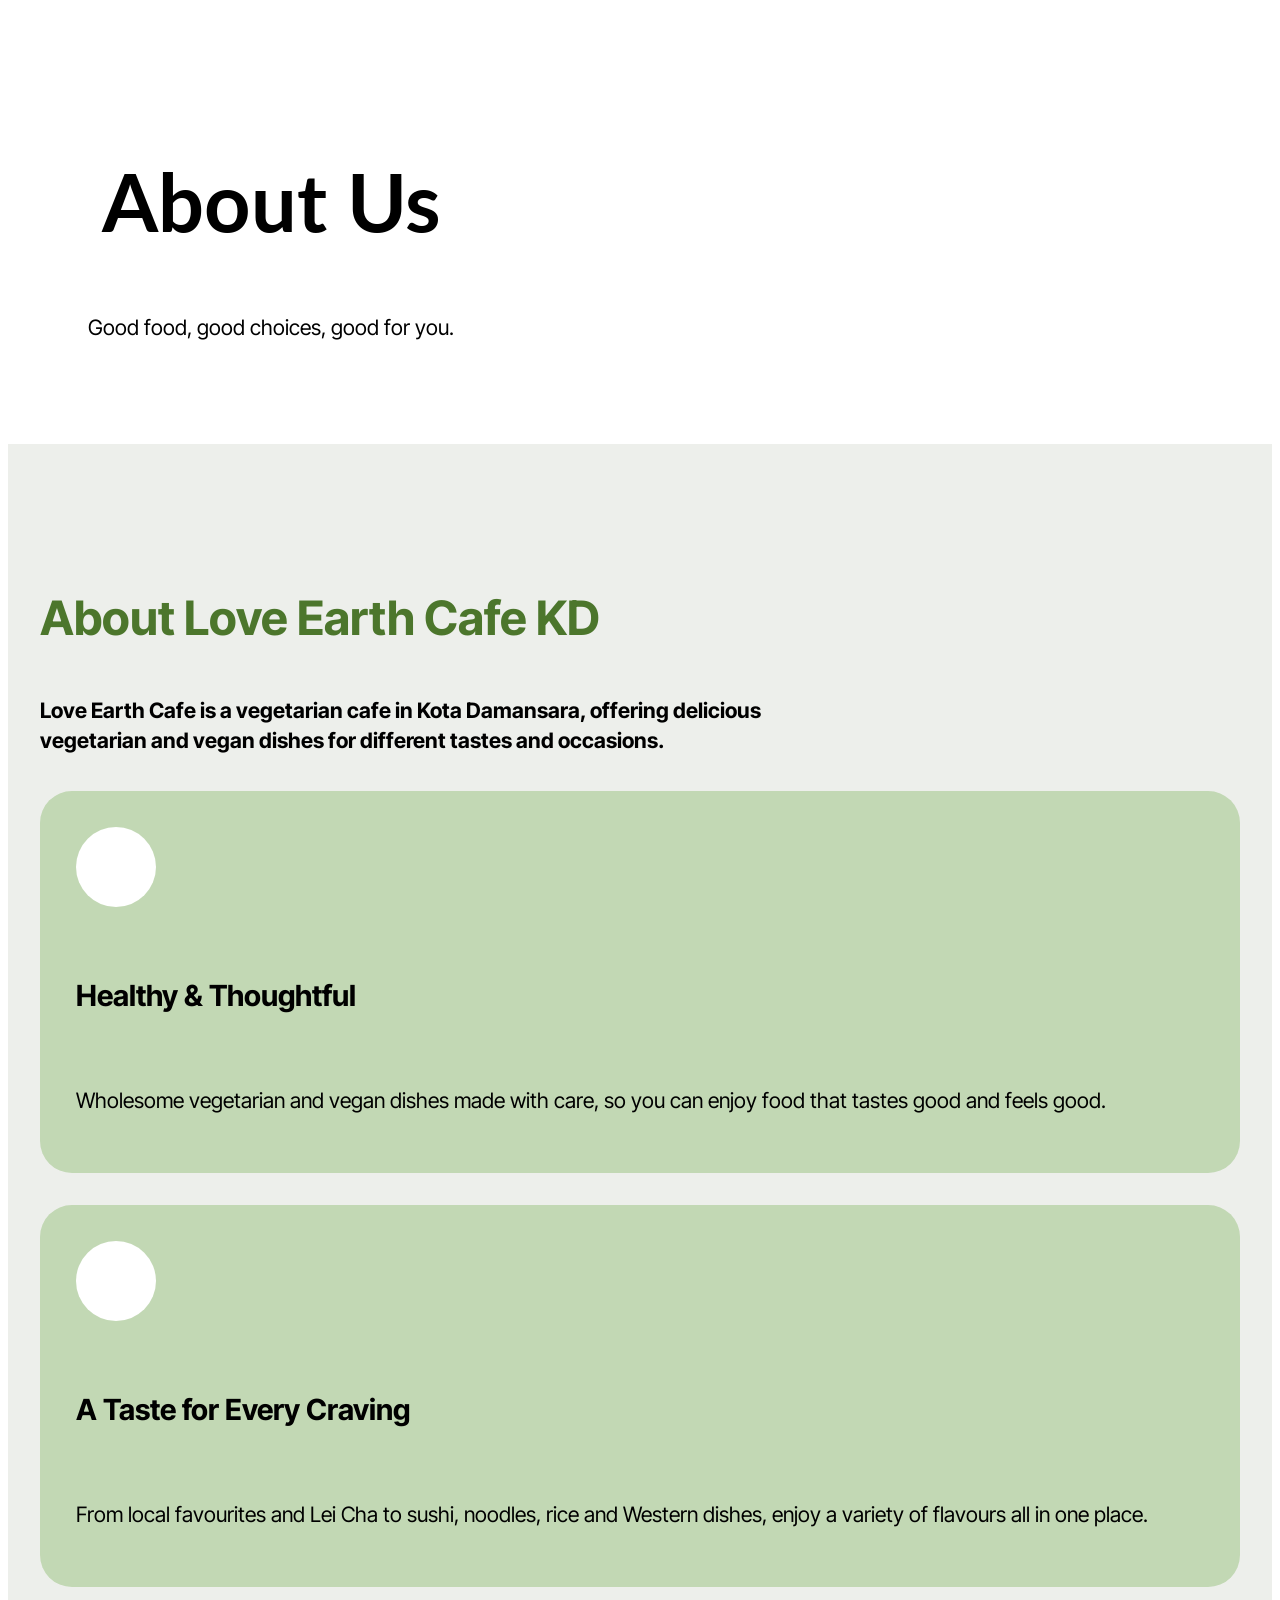
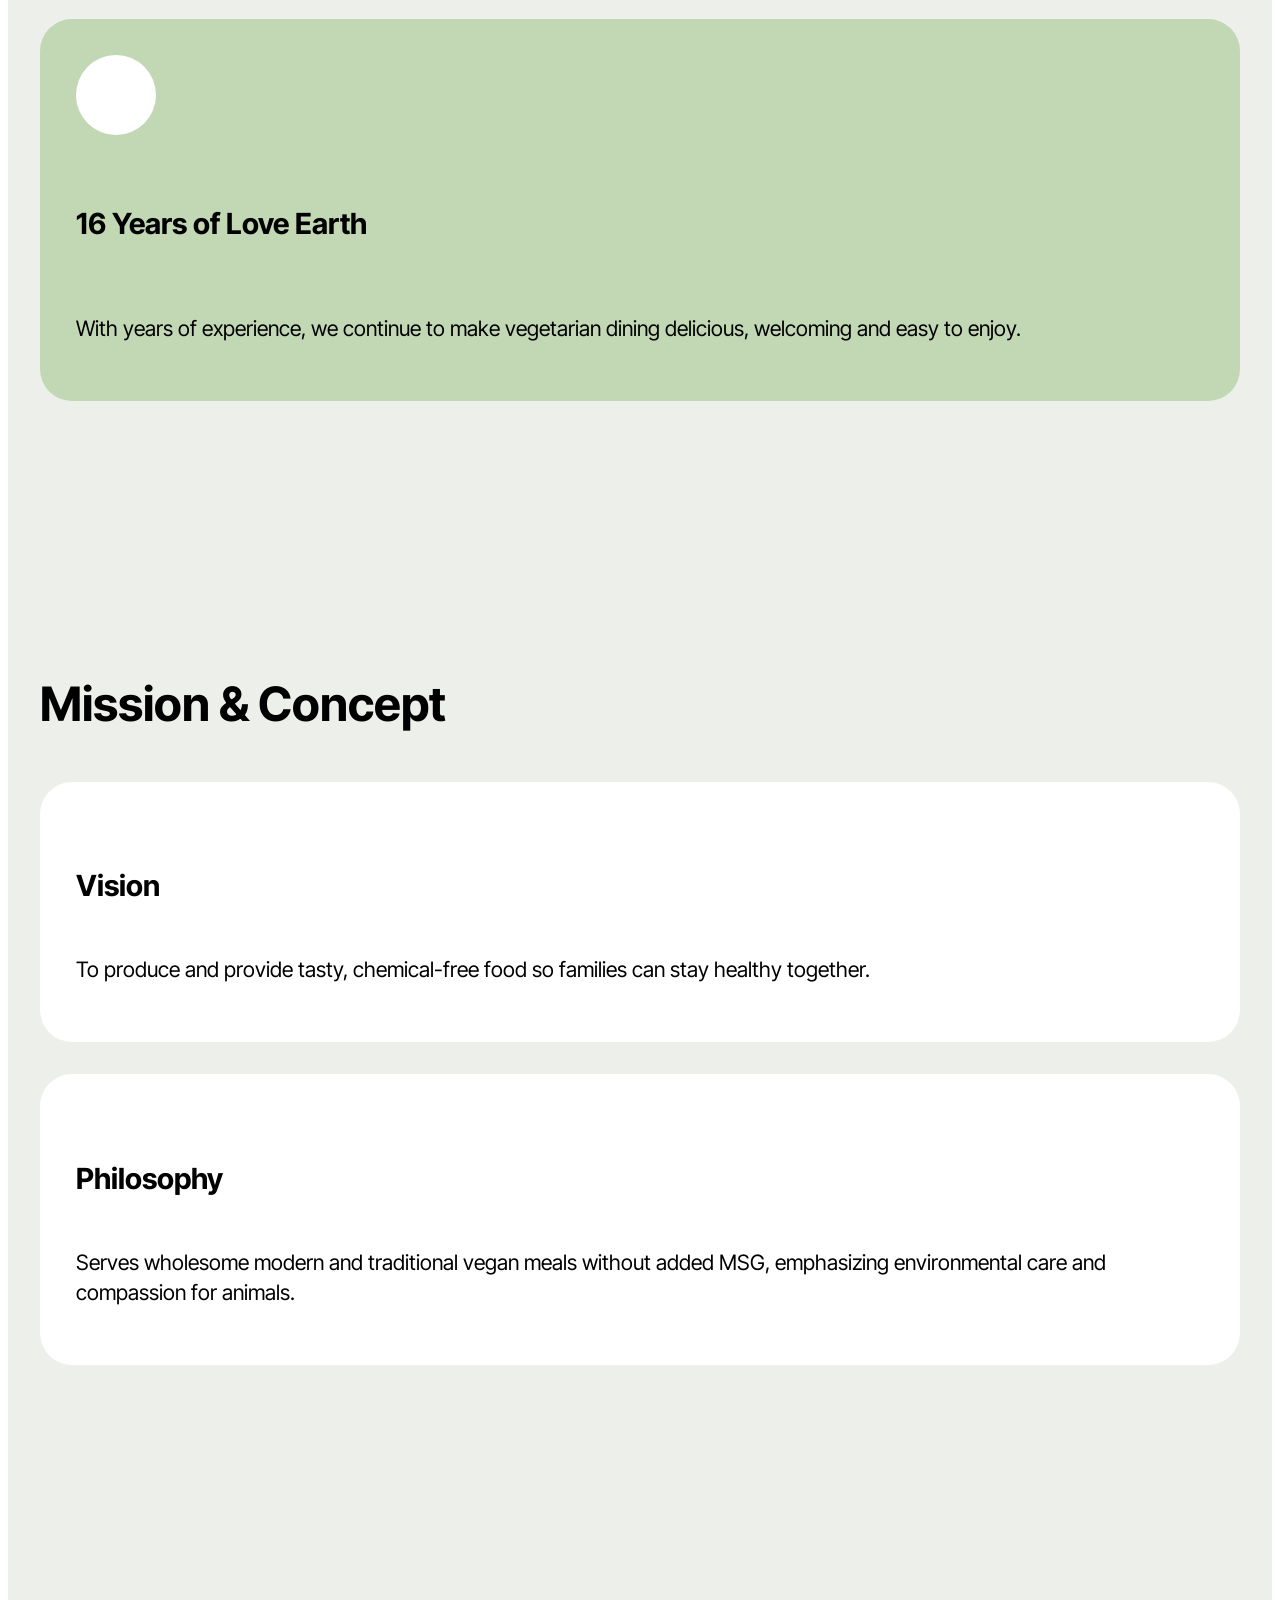
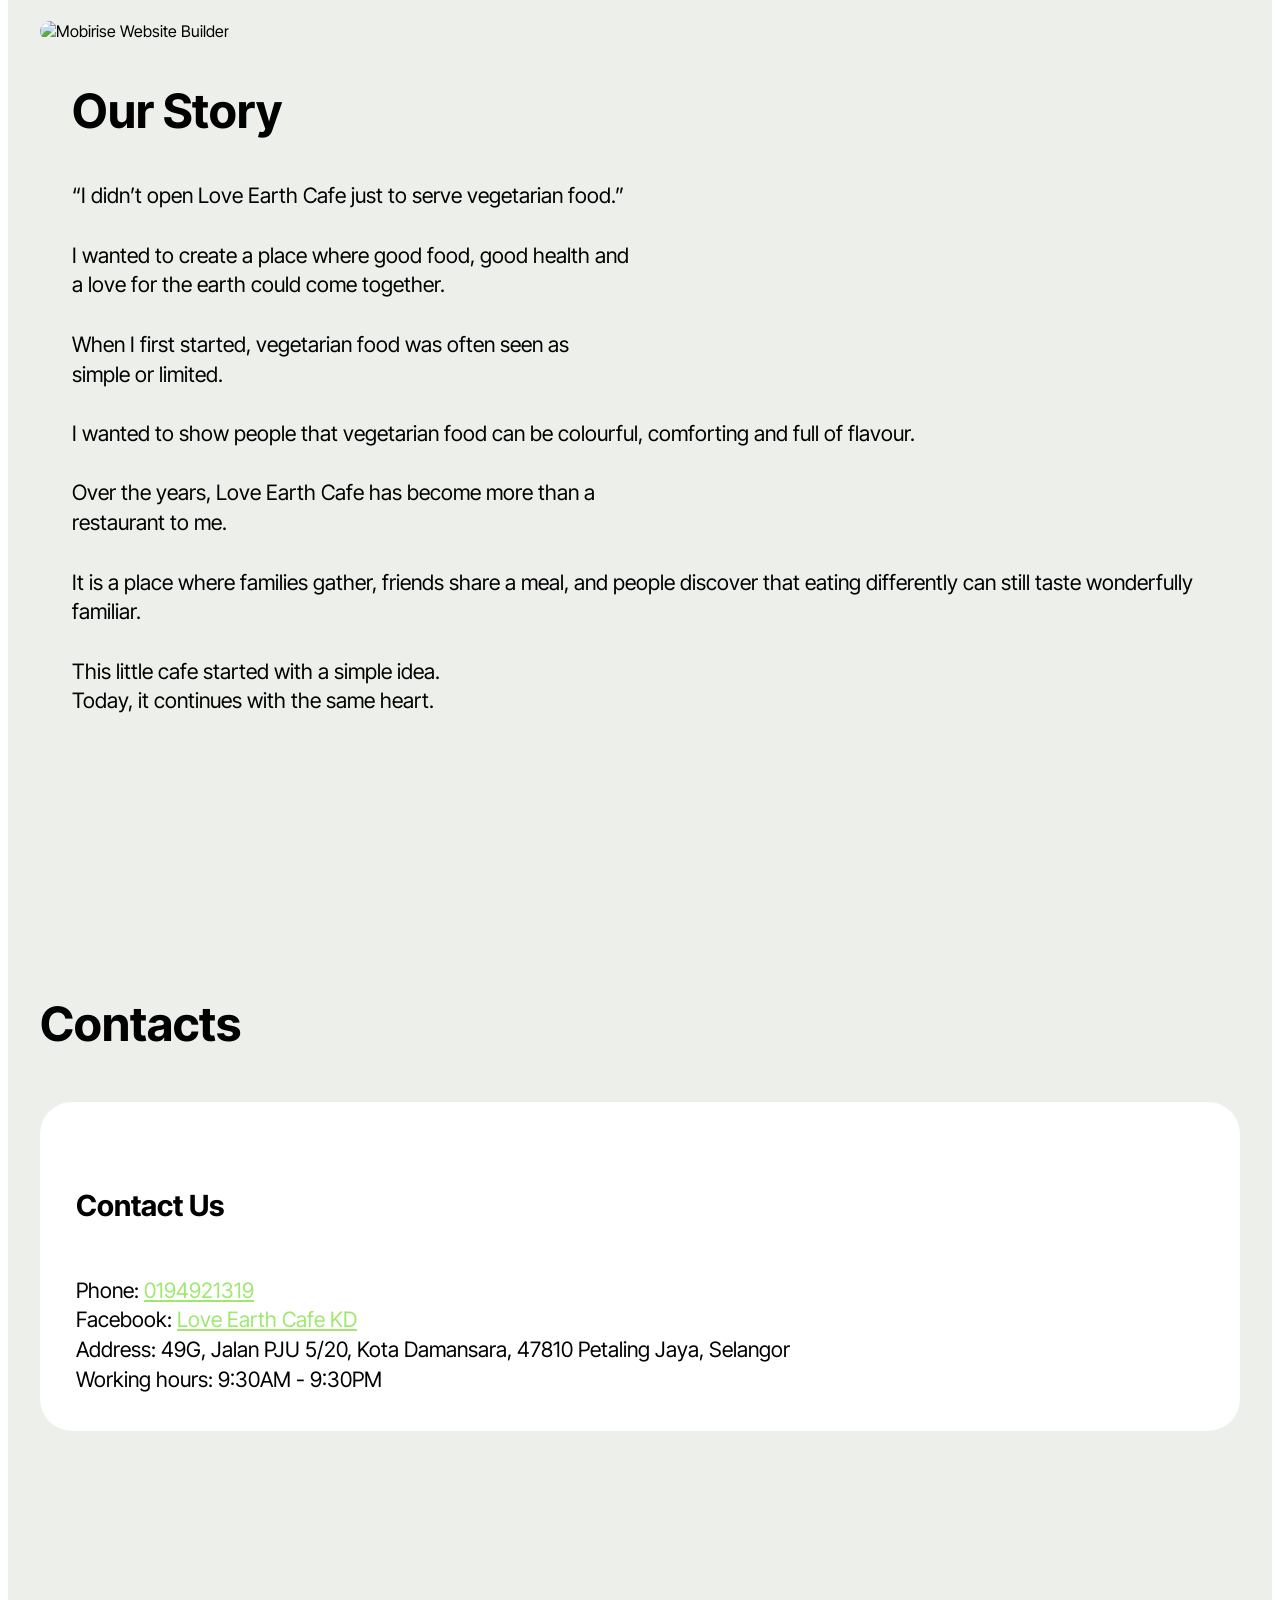
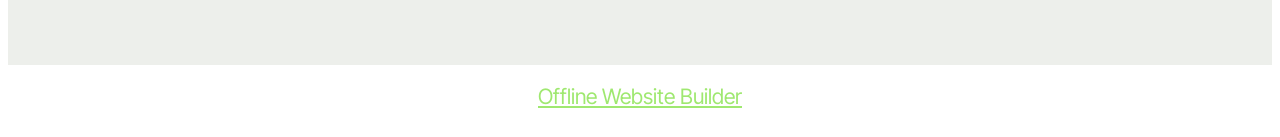
==== page1.html @ ed4a29f2 "create github pages" ====
<!DOCTYPE html>
<html  >
<head>
  <!-- Site made with Mobirise Website Builder v6.1.12, https://mobirise.com -->
  <meta charset="UTF-8">
  <meta http-equiv="X-UA-Compatible" content="IE=edge">
  <meta name="generator" content="Mobirise v6.1.12, mobirise.com">
  <meta name="viewport" content="width=device-width, initial-scale=1, minimum-scale=1">
  <link rel="shortcut icon" href="assets/images/557612594-122101455729048654-5465483780750613489-n-removebg-preview-137x137.png" type="image/x-icon">
  <meta name="description" content="">
  
  
  <title>About us</title>
  <link rel="stylesheet" href="assets/web/assets/mobirise-icons2/mobirise2.css">
  <link rel="stylesheet" href="assets/bootstrap/css/bootstrap.min.css">
  <link rel="stylesheet" href="assets/theme/css/style.css">
  <link rel="preload" href="https://fonts.googleapis.com/css?family=Lato:100,100i,300,300i,400,400i,700,700i,900,900i&display=swap" as="style" onload="this.onload=null;this.rel='stylesheet'">
  <noscript><link rel="stylesheet" href="https://fonts.googleapis.com/css?family=Lato:100,100i,300,300i,400,400i,700,700i,900,900i&display=swap"></noscript>
  <link rel="preload" href="https://fonts.googleapis.com/css?family=Inter+Tight:100,200,300,400,500,600,700,800,900,100i,200i,300i,400i,500i,600i,700i,800i,900i&display=swap" as="style" onload="this.onload=null;this.rel='stylesheet'">
  <noscript><link rel="stylesheet" href="https://fonts.googleapis.com/css?family=Inter+Tight:100,200,300,400,500,600,700,800,900,100i,200i,300i,400i,500i,600i,700i,800i,900i&display=swap"></noscript>
  <link rel="preload" as="style" href="assets/mobirise/css/mbr-additional.css?v=qVBIa0"><link rel="stylesheet" href="assets/mobirise/css/mbr-additional.css?v=qVBIa0" type="text/css">

  
  
  
</head>
<body>
  
  <section data-bs-version="5.1" class="header09 startm5 cid-vxqaMCc2Ak mbr-fullscreen" id="header09-1r">	
    
	
	
	<div class="container-fluid">
		<div class="row">
			<div class="content-wrap col-12 col-md-8">
				<h1 class="mbr-section-title mbr-fonts-style mbr-white mb-4 display-1">
					<strong>About Us</strong></h1>
				
				<p class="mbr-fonts-style mbr-text mbr-white mb-4 display-7">
					Good food, good choices, good for you.
				</p>
				
			</div>
		</div>
	</div>
</section>

<section data-bs-version="5.1" class="features5 cid-vxqmqrJ7bc" id="features05-1t">
  

  
  
  <div class="container">
    <div class="row mb-5 justify-content-center">
      <div class="col-12 content-head">
        <h3 class="mbr-section-title mbr-fonts-style align-center mb-0 display-2">
          <strong>About Love Earth Cafe KD</strong><strong><br></strong></h3>
        <h5 class="mbr-section-subtitle mbr-fonts-style align-center mb-0 mt-4 display-7">Love Earth Cafe is a vegetarian cafe in <strong>Kota Damansara</strong>, offering delicious vegetarian and vegan dishes for different tastes and occasions.</h5>
      </div>
    </div>
    <div class="row">
      <div class="item features-without-image col-12 col-md-6 col-lg-12 item-mb active">
        <div class="item-wrapper">
          <div class="card-box align-left">
            <div class="iconfont-wrapper">
              <span class="mbr-iconfont mobi-mbri-hot-cup mobi-mbri"></span>
            </div>
            <h5 class="card-title mbr-fonts-style display-5"><strong>Healthy &amp; Thoughtful</strong></h5>
            <p class="card-text mbr-fonts-style display-7">
              Wholesome vegetarian and vegan dishes made with care, so you can enjoy food that tastes good and feels good.
            </p>

            
          </div>
        </div>
      </div><div class="item features-without-image col-12 col-md-6 col-lg-12 item-mb">
        <div class="item-wrapper">
          <div class="card-box align-left">
            <div class="iconfont-wrapper">
              <a href="https://www.flaticon.com/free-icon/restaurant_562678?term=food&page=1&position=1&origin=search&related_id=562678"><span class="mbr-iconfont mobi-mbri-idea mobi-mbri"></span></a>
            </div>
            <h5 class="card-title mbr-fonts-style display-5"><strong>A Taste for Every Craving</strong></h5>
            <p class="card-text mbr-fonts-style display-7">
              From local favourites and Lei Cha to sushi, noodles, rice and Western dishes, enjoy a variety of flavours all in one place.
            </p>

            
          </div>
        </div>
      </div>
      <div class="item features-without-image col-12 col-md-6 col-lg-12 item-mb">
        <div class="item-wrapper">
          <div class="card-box align-left">
            <div class="iconfont-wrapper">
              <span class="mbr-iconfont mobi-mbri-globe-2 mobi-mbri"></span>
            </div>
            <h5 class="card-title mbr-fonts-style display-5"><strong>16 Years of Love Earth</strong></h5>
            <p class="card-text mbr-fonts-style display-7">
              With years of experience, we continue to make vegetarian dining delicious, welcoming and easy to enjoy.
            </p>

            
          </div>
        </div>
      </div>
      
    </div>
  </div>
</section>

<section data-bs-version="5.1" class="features026 cid-vxsQqAf4ud" id="features026-1v">
	

	
	
	<div class="container">
		<div class="row mb-5 justify-content-center">
			<div class="col-12 mb-0 content-head">
				<h3 class="mbr-section-title mbr-fonts-style align-center display-2"><strong>Mission &amp; Concept</strong></h3>
				
			</div>
		</div>
		<div class="row">
			<div class="item features-without-image col-12 col-md-6 col-lg-6 item-mb">
				<div class="item-wrapper">
					<div class="card-box align-left">
						
						<h5 class="card-title mbr-fonts-style display-5">
							<strong>Vision</strong></h5>
						
						<p class="card-text mbr-fonts-style display-7">
							 To produce and provide tasty, chemical-free food so families can stay healthy together.
						</p>
						
					</div>
				</div>
			</div>
			<div class="item features-without-image col-12 col-md-6 col-lg-6 item-mb">
				<div class="item-wrapper">
					<div class="card-box align-left">
						
						<h5 class="card-title mbr-fonts-style display-5">
							<strong>Philosophy</strong>
						</h5>
						
						<p class="card-text mbr-fonts-style display-7">
							Serves wholesome modern and traditional vegan meals without added MSG, emphasizing environmental care and compassion for animals.<br></p>
						
					</div>
				</div>
			</div>
			
			
		</div>
	</div>
</section>

<section data-bs-version="5.1" class="start article2 cid-vxsKCKoBhm" id="article02-1u">
	

	
	

	<div class="container">
		<div class="row justify-content-center">
			<div class="col-12 col-md-12 col-lg-5 image-wrapper">
				<img class="w-100" src="assets/images/whatsapp20image202026-10-0820at2021.03.53-809x1080.jpg" alt="Mobirise Website Builder">
			</div>
			<div class="col-12 col-md-12 col-lg">
				<div class="text-wrapper align-left">
					<h1 class="mbr-section-title mbr-fonts-style mb-4 display-2"><strong>Our Story</strong></h1>
					<p class="mbr-text align-left mbr-fonts-style mb-4 display-7">“I didn’t open Love Earth Cafe just to serve vegetarian food.”<br><br>I wanted to create a place where good food, good health and <br>a love for the earth could come together.<br><br>When I first started, vegetarian food was often seen as <br>simple or limited.<br><br>I wanted to show people that vegetarian food can be colourful, comforting and full of flavour.<br><br>Over the years, Love Earth Cafe has become more than a <br>restaurant to me.<br><br>It is a place where families gather, friends share a meal, and people discover that eating differently can still taste wonderfully familiar.<br><br>This little cafe started with a simple idea.<br>Today, it continues with the same heart.<br></p>
					
				</div>
			</div>
		</div>
	</div>
</section>

<section data-bs-version="5.1" class="contacts02 map1 cid-vxqa6bCOdg" id="contacts02-1q">

    

    
    <div class="container">
        <div class="row justify-content-center">
            <div class="col-12 content-head">
                <div class="mbr-section-head mb-5">
                    <h3 class="mbr-section-title mbr-fonts-style align-center mb-0 display-2">
                        <strong>Contacts</strong>
                    </h3>
                    
                </div>
            </div>
        </div>
        <div class="row justify-content-center">
            <div class="card col-12 col-md-12 col-lg-6">
                <div class="card-wrapper">
                    <div class="text-wrapper">
                        <h5 class="cardTitle mbr-fonts-style mb-2 display-5">
                            <strong>Contact Us</strong>
                        </h5>
                        <ul class="list mbr-fonts-style display-7">
                            <li class="mbr-text item-wrap">Phone: <a href="https://wa.me/60194921319" class="text-primary">0194921319</a></li><li class="mbr-text item-wrap">Facebook: <a href="https://www.facebook.com/share/1CH7hMEUw2/" class="text-primary" target="_blank">Love Earth Cafe KD</a></li><a href="https://www.facebook.com/share/1CH7hMEUw2/" class="text-primary" target="_blank">
                            </a><li class="mbr-text item-wrap">Address: 49G, Jalan PJU 5/20, Kota Damansara, 47810 Petaling Jaya, Selangor</li><li class="mbr-text item-wrap">Working hours: 9:30AM - 9:30PM</li>
                        </ul>
                    </div>
                </div>
            </div>
            <div class="map-wrapper col-md-12 col-lg-6">
                <div class="google-map"><iframe frameborder="0" style="border:0" src="https://www.google.com/maps/embed?pb=!1m18!1m12!1m3!1d3983.7747412563385!2d101.59393519999999!3d3.1540095999999997!2m3!1f0!2f0!3f0!3m2!1i1024!2i768!4f13.1!3m3!1m2!1s0x31cc4f0000754921%3A0xf812c034bf320e14!2zTG92ZSBFYXJ0aCBWZWdldGFyaWFuIENhZmUgS0Qg54ix5Zyw55CD57Sg6aOf5Z2K!5e0!3m2!1sen!2smy!4v1791424915194!5m2!1sen!2smy" allowfullscreen=""></iframe></div>
            </div>
        </div>
    </div>
</section><section class="display-7" style="padding: 0;align-items: center;justify-content: center;flex-wrap: wrap;    align-content: center;display: flex;position: relative;height: 4rem;"><a href="https://mobiri.se/5185891" style="flex: 1 1;height: 4rem;position: absolute;width: 100%;z-index: 1;"><img alt="" style="height: 4rem;" src="[data-uri]"></a><p style="margin: 0;text-align: center;" class="display-7">&#8204;</p><a style="z-index:1" href="https://mobirise.com/offline-website-builder.html">Offline Website Builder</a></section><script src="assets/bootstrap/js/bootstrap.bundle.min.js"></script>  <script src="assets/smoothscroll/smooth-scroll.js"></script>  <script src="assets/ytplayer/index.js"></script>  <script src="assets/theme/js/script.js"></script>  
  
  
</body>
</html>
---- assets/mobirise/css/mbr-additional.css ----
.btn {
  border-width: 2px;
}
img,
.card-wrap,
.card-wrapper,
.video-wrapper,
.mbr-figure iframe,
.google-map iframe,
.slide-content,
.plan,
.card,
.item-wrapper,
.item-wrapper .mbr-overlay {
  border-radius: 2rem !important;
}
.video-wrapper {
  overflow: hidden;
}
body {
  font-family: Inter Tight;
}
.display-1 {
  font-family: 'Lato', sans-serif;
  font-size: 6rem;
  line-height: 1;
}
.display-1 > .mbr-iconfont {
  font-size: 7.5rem;
}
.display-2 {
  font-family: 'Inter Tight', sans-serif;
  font-size: 3.4rem;
  line-height: 1;
}
.display-2 > .mbr-iconfont {
  font-size: 4.25rem;
}
.display-4 {
  font-family: 'Inter Tight', sans-serif;
  font-size: 1.4rem;
  line-height: 1.5;
}
.display-4 > .mbr-iconfont {
  font-size: 1.75rem;
}
.display-5 {
  font-family: 'Inter Tight', sans-serif;
  font-size: 2rem;
  line-height: 1.5;
}
.display-5 > .mbr-iconfont {
  font-size: 2.5rem;
}
.display-7 {
  font-family: 'Inter Tight', sans-serif;
  font-size: 1.4rem;
  line-height: 1.3;
}
.display-7 > .mbr-iconfont {
  font-size: 1.75rem;
}
/* ---- Fluid typography for mobile devices ---- */
/* 1.4 - font scale ratio ( bootstrap == 1.42857 ) */
/* 100vw - current viewport width */
/* (48 - 20)  48 == 48rem == 768px, 20 == 20rem == 320px(minimal supported viewport) */
/* 0.65 - min scale variable, may vary */
@media (max-width: 992px) {
  .display-1 {
    font-size: 4.8rem;
  }
}
@media (max-width: 768px) {
  .display-1 {
    font-size: 4.2rem;
    font-size: calc( 2.75rem + (6 - 2.75) * ((100vw - 20rem) / (48 - 20)));
    line-height: calc( 1.1 * (2.75rem + (6 - 2.75) * ((100vw - 20rem) / (48 - 20))));
  }
  .display-2 {
    font-size: 2.72rem;
    font-size: calc( 1.8399999999999999rem + (3.4 - 1.8399999999999999) * ((100vw - 20rem) / (48 - 20)));
    line-height: calc( 1.3 * (1.8399999999999999rem + (3.4 - 1.8399999999999999) * ((100vw - 20rem) / (48 - 20))));
  }
  .display-4 {
    font-size: 1.12rem;
    font-size: calc( 1.14rem + (1.4 - 1.14) * ((100vw - 20rem) / (48 - 20)));
    line-height: calc( 1.4 * (1.14rem + (1.4 - 1.14) * ((100vw - 20rem) / (48 - 20))));
  }
  .display-5 {
    font-size: 1.6rem;
    font-size: calc( 1.35rem + (2 - 1.35) * ((100vw - 20rem) / (48 - 20)));
    line-height: calc( 1.4 * (1.35rem + (2 - 1.35) * ((100vw - 20rem) / (48 - 20))));
  }
  .display-7 {
    font-size: 1.12rem;
    font-size: calc( 1.14rem + (1.4 - 1.14) * ((100vw - 20rem) / (48 - 20)));
    line-height: calc( 1.4 * (1.14rem + (1.4 - 1.14) * ((100vw - 20rem) / (48 - 20))));
  }
}
@media (min-width: 992px) and (max-width: 1400px) {
  .display-1 {
    font-size: 4.2rem;
    font-size: calc( 2.75rem + (6 - 2.75) * ((100vw - 62rem) / (87 - 62)));
    line-height: calc( 1.1 * (2.75rem + (6 - 2.75) * ((100vw - 62rem) / (87 - 62))));
  }
  .display-2 {
    font-size: 2.72rem;
    font-size: calc( 1.8399999999999999rem + (3.4 - 1.8399999999999999) * ((100vw - 62rem) / (87 - 62)));
    line-height: calc( 1.3 * (1.8399999999999999rem + (3.4 - 1.8399999999999999) * ((100vw - 62rem) / (87 - 62))));
  }
  .display-4 {
    font-size: 1.12rem;
    font-size: calc( 1.14rem + (1.4 - 1.14) * ((100vw - 62rem) / (87 - 62)));
    line-height: calc( 1.4 * (1.14rem + (1.4 - 1.14) * ((100vw - 62rem) / (87 - 62))));
  }
  .display-5 {
    font-size: 1.6rem;
    font-size: calc( 1.35rem + (2 - 1.35) * ((100vw - 62rem) / (87 - 62)));
    line-height: calc( 1.4 * (1.35rem + (2 - 1.35) * ((100vw - 62rem) / (87 - 62))));
  }
  .display-7 {
    font-size: 1.12rem;
    font-size: calc( 1.14rem + (1.4 - 1.14) * ((100vw - 62rem) / (87 - 62)));
    line-height: calc( 1.4 * (1.14rem + (1.4 - 1.14) * ((100vw - 62rem) / (87 - 62))));
  }
}
/* Buttons */
.btn {
  padding: 1.25rem 2rem;
  border-radius: 4px;
  padding: 0.75rem 1.5rem;
}
.btn-sm {
  padding: 0.6rem 1.2rem;
  border-radius: 4px;
}
.btn-md {
  padding: 0.6rem 1.2rem;
  border-radius: 4px;
}
.btn-lg {
  padding: 1.25rem 2rem;
  border-radius: 4px;
}
.bg-primary {
  background-color: #9fe870 !important;
}
.bg-success {
  background-color: #3a341c !important;
}
.bg-info {
  background-color: #320707 !important;
}
.bg-warning {
  background-color: #a0e2e1 !important;
}
.bg-danger {
  background-color: #ffea64 !important;
}
.btn-primary,
.btn-primary:active {
  background-color: #9fe870 !important;
  border-color: #9fe870 !important;
  color: #264d0c !important;
  box-shadow: none;
}
.btn-primary:hover,
.btn-primary:focus,
.btn-primary.focus,
.btn-primary.active {
  color: inherit;
  background-color: #bcef9c !important;
  border-color: #bcef9c !important;
  box-shadow: none;
}
.btn-primary.disabled,
.btn-primary:disabled {
  color: #264d0c !important;
  background-color: #bcef9c !important;
  border-color: #bcef9c !important;
}
.btn-secondary,
.btn-secondary:active {
  background-color: #ffd7ef !important;
  border-color: #ffd7ef !important;
  color: #d70081 !important;
  box-shadow: none;
}
.btn-secondary:hover,
.btn-secondary:focus,
.btn-secondary.focus,
.btn-secondary.active {
  color: inherit;
  background-color: #ffffff !important;
  border-color: #ffffff !important;
  box-shadow: none;
}
.btn-secondary.disabled,
.btn-secondary:disabled {
  color: #d70081 !important;
  background-color: #ffffff !important;
  border-color: #ffffff !important;
}
.btn-info,
.btn-info:active {
  background-color: #320707 !important;
  border-color: #320707 !important;
  color: #ffffff !important;
  box-shadow: none;
}
.btn-info:hover,
.btn-info:focus,
.btn-info.focus,
.btn-info.active {
  color: inherit;
  background-color: #5f0d0d !important;
  border-color: #5f0d0d !important;
  box-shadow: none;
}
.btn-info.disabled,
.btn-info:disabled {
  color: #ffffff !important;
  background-color: #5f0d0d !important;
  border-color: #5f0d0d !important;
}
.btn-success,
.btn-success:active {
  background-color: #3a341c !important;
  border-color: #3a341c !important;
  color: #ffffff !important;
  box-shadow: none;
}
.btn-success:hover,
.btn-success:focus,
.btn-success.focus,
.btn-success.active {
  color: inherit;
  background-color: #5c532d !important;
  border-color: #5c532d !important;
  box-shadow: none;
}
.btn-success.disabled,
.btn-success:disabled {
  color: #ffffff !important;
  background-color: #5c532d !important;
  border-color: #5c532d !important;
}
.btn-warning,
.btn-warning:active {
  background-color: #a0e2e1 !important;
  border-color: #a0e2e1 !important;
  color: #1f6463 !important;
  box-shadow: none;
}
.btn-warning:hover,
.btn-warning:focus,
.btn-warning.focus,
.btn-warning.active {
  color: inherit;
  background-color: #c7eeed !important;
  border-color: #c7eeed !important;
  box-shadow: none;
}
.btn-warning.disabled,
.btn-warning:disabled {
  color: #1f6463 !important;
  background-color: #c7eeed !important;
  border-color: #c7eeed !important;
}
.btn-danger,
.btn-danger:active {
  background-color: #ffea64 !important;
  border-color: #ffea64 !important;
  color: #645600 !important;
  box-shadow: none;
}
.btn-danger:hover,
.btn-danger:focus,
.btn-danger.focus,
.btn-danger.active {
  color: inherit;
  background-color: #fff197 !important;
  border-color: #fff197 !important;
  box-shadow: none;
}
.btn-danger.disabled,
.btn-danger:disabled {
  color: #645600 !important;
  background-color: #fff197 !important;
  border-color: #fff197 !important;
}
.btn-white,
.btn-white:active {
  background-color: #eff0ec !important;
  border-color: #eff0ec !important;
  color: #757b62 !important;
  box-shadow: none;
}
.btn-white:hover,
.btn-white:focus,
.btn-white.focus,
.btn-white.active {
  color: inherit;
  background-color: #ffffff !important;
  border-color: #ffffff !important;
  box-shadow: none;
}
.btn-white.disabled,
.btn-white:disabled {
  color: #757b62 !important;
  background-color: #ffffff !important;
  border-color: #ffffff !important;
}
.btn-black,
.btn-black:active {
  background-color: #232323 !important;
  border-color: #232323 !important;
  color: #ffffff !important;
  box-shadow: none;
}
.btn-black:hover,
.btn-black:focus,
.btn-black.focus,
.btn-black.active {
  color: inherit;
  background-color: #3d3d3d !important;
  border-color: #3d3d3d !important;
  box-shadow: none;
}
.btn-black.disabled,
.btn-black:disabled {
  color: #ffffff !important;
  background-color: #3d3d3d !important;
  border-color: #3d3d3d !important;
}
.btn-primary-outline,
.btn-primary-outline:active {
  background-color: transparent !important;
  border-color: #9fe870;
  color: #9fe870;
}
.btn-primary-outline:hover,
.btn-primary-outline:focus,
.btn-primary-outline.focus,
.btn-primary-outline.active {
  color: #6ddc25 !important;
  background-color: transparent !important;
  border-color: #6ddc25 !important;
  box-shadow: none !important;
}
.btn-primary-outline.disabled,
.btn-primary-outline:disabled {
  color: #264d0c !important;
  background-color: #9fe870 !important;
  border-color: #9fe870 !important;
}
.btn-secondary-outline,
.btn-secondary-outline:active {
  background-color: transparent !important;
  border-color: #ffd7ef;
  color: #ffd7ef;
}
.btn-secondary-outline:hover,
.btn-secondary-outline:focus,
.btn-secondary-outline.focus,
.btn-secondary-outline.active {
  color: #ff80cc !important;
  background-color: transparent !important;
  border-color: #ff80cc !important;
  box-shadow: none !important;
}
.btn-secondary-outline.disabled,
.btn-secondary-outline:disabled {
  color: #d70081 !important;
  background-color: #ffd7ef !important;
  border-color: #ffd7ef !important;
}
.btn-info-outline,
.btn-info-outline:active {
  background-color: transparent !important;
  border-color: #320707;
  color: #320707;
}
.btn-info-outline:hover,
.btn-info-outline:focus,
.btn-info-outline.focus,
.btn-info-outline.active {
  color: #000000 !important;
  background-color: transparent !important;
  border-color: #000000 !important;
  box-shadow: none !important;
}
.btn-info-outline.disabled,
.btn-info-outline:disabled {
  color: #ffffff !important;
  background-color: #320707 !important;
  border-color: #320707 !important;
}
.btn-success-outline,
.btn-success-outline:active {
  background-color: transparent !important;
  border-color: #3a341c;
  color: #3a341c;
}
.btn-success-outline:hover,
.btn-success-outline:focus,
.btn-success-outline.focus,
.btn-success-outline.active {
  color: #000000 !important;
  background-color: transparent !important;
  border-color: #000000 !important;
  box-shadow: none !important;
}
.btn-success-outline.disabled,
.btn-success-outline:disabled {
  color: #ffffff !important;
  background-color: #3a341c !important;
  border-color: #3a341c !important;
}
.btn-warning-outline,
.btn-warning-outline:active {
  background-color: transparent !important;
  border-color: #a0e2e1;
  color: #a0e2e1;
}
.btn-warning-outline:hover,
.btn-warning-outline:focus,
.btn-warning-outline.focus,
.btn-warning-outline.active {
  color: #5ececc !important;
  background-color: transparent !important;
  border-color: #5ececc !important;
  box-shadow: none !important;
}
.btn-warning-outline.disabled,
.btn-warning-outline:disabled {
  color: #1f6463 !important;
  background-color: #a0e2e1 !important;
  border-color: #a0e2e1 !important;
}
.btn-danger-outline,
.btn-danger-outline:active {
  background-color: transparent !important;
  border-color: #ffea64;
  color: #ffea64;
}
.btn-danger-outline:hover,
.btn-danger-outline:focus,
.btn-danger-outline.focus,
.btn-danger-outline.active {
  color: #ffde0d !important;
  background-color: transparent !important;
  border-color: #ffde0d !important;
  box-shadow: none !important;
}
.btn-danger-outline.disabled,
.btn-danger-outline:disabled {
  color: #645600 !important;
  background-color: #ffea64 !important;
  border-color: #ffea64 !important;
}
.btn-black-outline,
.btn-black-outline:active {
  background-color: transparent !important;
  border-color: #232323;
  color: #232323;
}
.btn-black-outline:hover,
.btn-black-outline:focus,
.btn-black-outline.focus,
.btn-black-outline.active {
  color: #000000 !important;
  background-color: transparent !important;
  border-color: #000000 !important;
  box-shadow: none !important;
}
.btn-black-outline.disabled,
.btn-black-outline:disabled {
  color: #ffffff !important;
  background-color: #232323 !important;
  border-color: #232323 !important;
}
.btn-white-outline,
.btn-white-outline:active {
  background-color: transparent !important;
  border-color: #fafafa;
  color: #fafafa;
}
.btn-white-outline:hover,
.btn-white-outline:focus,
.btn-white-outline.focus,
.btn-white-outline.active {
  color: #cfcfcf !important;
  background-color: transparent !important;
  border-color: #cfcfcf !important;
  box-shadow: none !important;
}
.btn-white-outline.disabled,
.btn-white-outline:disabled {
  color: #7a7a7a !important;
  background-color: #fafafa !important;
  border-color: #fafafa !important;
}
.text-primary {
  color: #9fe870 !important;
}
.text-secondary {
  color: #ffd7ef !important;
}
.text-success {
  color: #3a341c !important;
}
.text-info {
  color: #320707 !important;
}
.text-warning {
  color: #a0e2e1 !important;
}
.text-danger {
  color: #ffea64 !important;
}
.text-white {
  color: #fafafa !important;
}
.text-black {
  color: #232323 !important;
}
a.text-primary:hover,
a.text-primary:focus,
a.text-primary.active {
  color: #66d022 !important;
}
a.text-secondary:hover,
a.text-secondary:focus,
a.text-secondary.active {
  color: #ff71c6 !important;
}
a.text-success:hover,
a.text-success:focus,
a.text-success.active {
  color: #000000 !important;
}
a.text-info:hover,
a.text-info:focus,
a.text-info.active {
  color: #000000 !important;
}
a.text-warning:hover,
a.text-warning:focus,
a.text-warning.active {
  color: #52cac8 !important;
}
a.text-danger:hover,
a.text-danger:focus,
a.text-danger.active {
  color: #fddb00 !important;
}
a.text-white:hover,
a.text-white:focus,
a.text-white.active {
  color: #c7c7c7 !important;
}
a.text-black:hover,
a.text-black:focus,
a.text-black.active {
  color: #000000 !important;
}
a[class*="text-"]:not(.nav-link):not(.dropdown-item):not([role]):not(.navbar-caption) {
  position: relative;
  background-image: transparent;
  background-size: 10000px 2px;
  background-repeat: no-repeat;
  background-position: 0px 1.2em;
  background-position: -10000px 1.2em;
}
a[class*="text-"]:not(.nav-link):not(.dropdown-item):not([role]):not(.navbar-caption):hover {
  transition: background-position 2s ease-in-out;
  background-image: linear-gradient(currentColor 50%, currentColor 50%);
  background-position: 0px 1.2em;
}
.nav-tabs .nav-link.active {
  color: #9fe870;
}
.nav-tabs .nav-link:not(.active) {
  color: #232323;
}
.alert-success {
  background-color: #70c770;
}
.alert-info {
  background-color: #320707;
}
.alert-warning {
  background-color: #a0e2e1;
}
.alert-danger {
  background-color: #ffea64;
}
.mbr-section-btn .btn:not(.btn-form) {
  border-radius: 100px;
}
.mbr-gallery-filter li a {
  border-radius: 100px !important;
}
.mbr-gallery-filter li.active .btn {
  background-color: #9fe870;
  border-color: #9fe870;
  color: #306310;
}
.mbr-gallery-filter li.active .btn:focus {
  box-shadow: none;
}
.nav-tabs .nav-link {
  border-radius: 100px !important;
}
a,
a:hover {
  color: #9fe870;
}
.mbr-plan-header.bg-primary .mbr-plan-subtitle,
.mbr-plan-header.bg-primary .mbr-plan-price-desc {
  color: #ffffff;
}
.mbr-plan-header.bg-success .mbr-plan-subtitle,
.mbr-plan-header.bg-success .mbr-plan-price-desc {
  color: #c0b27c;
}
.mbr-plan-header.bg-info .mbr-plan-subtitle,
.mbr-plan-header.bg-info .mbr-plan-price-desc {
  color: #f3abab;
}
.mbr-plan-header.bg-warning .mbr-plan-subtitle,
.mbr-plan-header.bg-warning .mbr-plan-price-desc {
  color: #ffffff;
}
.mbr-plan-header.bg-danger .mbr-plan-subtitle,
.mbr-plan-header.bg-danger .mbr-plan-price-desc {
  color: #ffffff;
}
/* Scroll to top button*/
.scrollToTop_wraper {
  display: none;
}
.form-control {
  font-family: 'Inter Tight', sans-serif;
  font-size: 1.4rem;
  line-height: 1.3;
  font-weight: 400;
  border-radius: 40px !important;
}
.form-control > .mbr-iconfont {
  font-size: 1.75rem;
}
.form-control:hover,
.form-control:focus {
  box-shadow: rgba(0, 0, 0, 0.07) 0px 1px 1px 0px, rgba(0, 0, 0, 0.07) 0px 1px 3px 0px, rgba(0, 0, 0, 0.03) 0px 0px 0px 1px;
  border-color: #9fe870 !important;
}
.form-control:-webkit-input-placeholder {
  font-family: 'Inter Tight', sans-serif;
  font-size: 1.4rem;
  line-height: 1.3;
  font-weight: 400;
}
.form-control:-webkit-input-placeholder > .mbr-iconfont {
  font-size: 1.75rem;
}
blockquote {
  border-color: #9fe870;
}
/* Forms */
.mbr-form .input-group-btn .btn {
  border-radius: 100px !important;
}
.mbr-form .input-group-btn .btn:hover {
  box-shadow: 0 10px 40px 0 rgba(0, 0, 0, 0.2);
}
.mbr-form .input-group-btn button[type="submit"] {
  border-radius: 100px !important;
  padding: 1rem 3rem;
}
.mbr-form .input-group-btn button[type="submit"]:hover {
  box-shadow: 0 10px 40px 0 rgba(0, 0, 0, 0.2);
}
.jq-selectbox li:hover,
.jq-selectbox li.selected {
  background-color: #9fe870;
  color: #000000;
}
.jq-number__spin {
  transition: 0.25s ease;
}
.jq-number__spin:hover {
  border-color: #9fe870;
}
.jq-selectbox .jq-selectbox__trigger-arrow,
.jq-number__spin.minus:after,
.jq-number__spin.plus:after {
  transition: 0.4s;
  border-top-color: #232323;
  border-bottom-color: #232323;
}
.jq-selectbox:hover .jq-selectbox__trigger-arrow,
.jq-number__spin.minus:hover:after,
.jq-number__spin.plus:hover:after {
  border-top-color: #9fe870;
  border-bottom-color: #9fe870;
}
.xdsoft_datetimepicker .xdsoft_calendar td.xdsoft_default,
.xdsoft_datetimepicker .xdsoft_calendar td.xdsoft_current,
.xdsoft_datetimepicker .xdsoft_timepicker .xdsoft_time_box > div > div.xdsoft_current {
  color: #000000 !important;
  background-color: #9fe870 !important;
  box-shadow: none !important;
}
.xdsoft_datetimepicker .xdsoft_calendar td:hover,
.xdsoft_datetimepicker .xdsoft_timepicker .xdsoft_time_box > div > div:hover {
  color: #000000 !important;
  background: #ffd7ef !important;
  box-shadow: none !important;
}
.lazy-bg {
  background-image: none !important;
}
.lazy-placeholder:not(section),
.lazy-none {
  display: block;
  position: relative;
  padding-bottom: 56.25%;
  width: 100%;
  height: auto;
}
iframe.lazy-placeholder,
.lazy-placeholder:after {
  content: '';
  position: absolute;
  width: 200px;
  height: 200px;
  background: transparent no-repeat center;
  background-size: contain;
  top: 50%;
  left: 50%;
  transform: translateX(-50%) translateY(-50%);
  background-image: url("data:image/svg+xml;charset=UTF-8,%3csvg width='32' height='32' viewBox='0 0 64 64' xmlns='http://www.w3.org/2000/svg' stroke='%239fe870' %3e%3cg fill='none' fill-rule='evenodd'%3e%3cg transform='translate(16 16)' stroke-width='2'%3e%3ccircle stroke-opacity='.5' cx='16' cy='16' r='16'/%3e%3cpath d='M32 16c0-9.94-8.06-16-16-16'%3e%3canimateTransform attributeName='transform' type='rotate' from='0 16 16' to='360 16 16' dur='1s' repeatCount='indefinite'/%3e%3c/path%3e%3c/g%3e%3c/g%3e%3c/svg%3e");
}
section.lazy-placeholder:after {
  opacity: 0.5;
}
body {
  overflow-x: hidden;
}
a {
  transition: color 0.6s;
}
@media (max-width: 1400px) {
  .container {
    max-width: 100%;
  }
}
@media (max-width: 1400px) and (min-width: 768px) {
  .container {
    padding-left: 32px;
    padding-right: 32px;
  }
}
@media (max-width: 1400px) and (min-width: 768px) {
  .container-fluid {
    padding-left: 32px;
    padding-right: 32px;
  }
}
@media (max-width: 767px) {
  .container-fluid {
    padding-left: 16px;
    padding-right: 16px;
  }
}
*:focus-visible {
  outline: red solid 2px !important;
  outline-offset: 2px !important;
  transition: outline 0.2s ease-in-out;
}
.cid-vxJ1ROAj8o {
  z-index: 1000;
  width: 100%;
  position: relative;
}
.cid-vxJ1ROAj8o .dropdown-item:before {
  font-family: Moririse2 !important;
  content: "\e966";
  display: inline-block;
  width: 0;
  position: absolute;
  left: 1rem;
  top: 0.5rem;
  margin-right: 0.5rem;
  line-height: 1;
  font-size: inherit;
  vertical-align: middle;
  text-align: center;
  overflow: hidden;
  transform: scale(0, 1);
  transition: all 0.25s ease-in-out;
}
@media (max-width: 767px) {
  .cid-vxJ1ROAj8o .navbar-toggler {
    transform: scale(0.8);
  }
}
.cid-vxJ1ROAj8o .navbar-brand {
  flex-shrink: 0;
  align-items: center;
  margin-right: 0;
  padding: 10px 0;
  transition: all 0.3s;
  word-break: break-word;
  z-index: 1;
}
.cid-vxJ1ROAj8o .navbar-brand img {
  max-width: 100%;
  max-height: 100%;
}
.cid-vxJ1ROAj8o .navbar-brand .navbar-caption {
  line-height: inherit !important;
}
.cid-vxJ1ROAj8o .navbar-brand .navbar-logo a {
  outline: none;
}
.cid-vxJ1ROAj8o .navbar-nav {
  margin: auto;
  margin-left: 0;
  margin-left: auto;
  margin-right: 0;
}
.cid-vxJ1ROAj8o .navbar-nav .nav-item {
  padding: 0 !important;
  transition: 0.3s all !important;
}
.cid-vxJ1ROAj8o .navbar-nav .nav-item .nav-link {
  padding: 16px !important;
  margin: 0 !important;
  border-radius: 1rem !important;
  transition: 0.3s all !important;
}
.cid-vxJ1ROAj8o .navbar-nav .nav-item .nav-link:hover {
  background-color: rgba(27, 31, 10, 0.06);
}
.cid-vxJ1ROAj8o .navbar-nav .open .nav-link::after {
  transform: rotate(180deg);
}
@media (min-width: 992px) {
  .cid-vxJ1ROAj8o .navbar-nav .open .nav-link::before {
    content: "";
    width: 100%;
    height: 20px;
    top: 100%;
    background: transparent;
    position: absolute;
  }
}
.cid-vxJ1ROAj8o .navbar-nav .dropdown-item {
  padding: 12px !important;
  border-radius: 0.5rem !important;
  margin: 0 8px !important;
  transition: 0.3s all !important;
}
.cid-vxJ1ROAj8o .navbar-nav .dropdown-item:hover {
  background-color: rgba(27, 31, 10, 0.06);
}
@media (min-width: 992px) {
  .cid-vxJ1ROAj8o .navbar-nav {
    padding-left: 1.5rem;
  }
}
.cid-vxJ1ROAj8o .nav-link {
  width: fit-content;
  position: relative;
}
.cid-vxJ1ROAj8o .navbar-logo {
  margin: 0 !important;
}
@media (max-width: 767px) {
  .cid-vxJ1ROAj8o .navbar-logo {
    padding-left: 0;
  }
}
.cid-vxJ1ROAj8o .navbar-caption {
  padding-left: 1rem;
  padding-right: 0.5rem;
}
@media (max-width: 767px) {
  .cid-vxJ1ROAj8o .nav-dropdown {
    padding-bottom: 0.5rem;
  }
}
.cid-vxJ1ROAj8o .nav-dropdown .link.dropdown-toggle::after {
  margin-left: 0.5rem;
  margin-top: 0.2rem;
  transition: 0.3s all;
}
.cid-vxJ1ROAj8o .container {
  display: flex;
  height: 90px;
  padding: 0.5rem 0.6rem 0.5rem 1rem;
  flex-wrap: nowrap;
  background: rgba(255, 255, 255, 0.8) !important;
  left: 0;
  right: 0;
  -webkit-box-pack: justify;
  -ms-flex-pack: justify;
  justify-content: flex-end;
  -webkit-box-align: center;
  -webkit-align-items: center;
  -ms-flex-align: center;
  align-items: center;
  border-radius: 100vw;
  margin-top: 1rem;
  background-color: #ffffff;
  box-shadow: 0 30px 60px 0 rgba(27, 31, 10, 0.08);
}
@media (max-width: 992px) {
  .cid-vxJ1ROAj8o .container {
    padding-right: 2rem;
  }
}
@media (max-width: 767px) {
  .cid-vxJ1ROAj8o .container {
    width: 95%;
    height: 56px !important;
    padding: 0.5rem;
    margin-top: 0rem;
  }
}
.cid-vxJ1ROAj8o .iconfont-wrapper {
  font-size: 1.5rem;
  padding-right: 0.5rem;
}
.cid-vxJ1ROAj8o .dropdown-menu {
  flex-wrap: wrap;
  flex-direction: column;
  max-width: 100%;
  padding: 12px 4px !important;
  border-radius: 1.5rem;
  transition: 0.3s all !important;
  min-width: auto;
  background: #ffffff;
  background: rgba(255, 255, 255, 0.8) !important;
}
.cid-vxJ1ROAj8o .nav-item:focus,
.cid-vxJ1ROAj8o .nav-link:focus {
  outline: none;
}
.cid-vxJ1ROAj8o .dropdown .dropdown-menu .dropdown-item {
  width: auto;
  transition: all 0.25s ease-in-out;
}
.cid-vxJ1ROAj8o .dropdown .dropdown-menu .dropdown-item::after {
  right: 0.5rem;
}
.cid-vxJ1ROAj8o .dropdown .dropdown-menu .dropdown-item .mbr-iconfont {
  margin-right: 0.5rem;
  vertical-align: sub;
}
.cid-vxJ1ROAj8o .dropdown .dropdown-menu .dropdown-item .mbr-iconfont:before {
  display: inline-block;
  transform: scale(1, 1);
  transition: all 0.25s ease-in-out;
}
.cid-vxJ1ROAj8o .collapsed .dropdown-menu .dropdown-item:before {
  display: none;
}
.cid-vxJ1ROAj8o .collapsed .dropdown .dropdown-menu .dropdown-item {
  padding: 0.235em 1.5em 0.235em 1.5em !important;
  transition: none;
  margin: 0 !important;
}
.cid-vxJ1ROAj8o .navbar {
  min-height: 90px;
  transition: all 0.3s;
  border-bottom: 1px solid transparent;
  background: transparent !important;
  padding: 0 !important;
  border: none !important;
  box-shadow: none !important;
  border-radius: 0 !important;
}
.cid-vxJ1ROAj8o .navbar.opened {
  transition: all 0.3s;
}
.cid-vxJ1ROAj8o .navbar .dropdown-item {
  padding: 0.5rem 1.8rem;
}
.cid-vxJ1ROAj8o .navbar .navbar-logo img {
  width: auto;
}
.cid-vxJ1ROAj8o .navbar .navbar-collapse {
  z-index: 1;
  justify-content: flex-end;
}
.cid-vxJ1ROAj8o .navbar.collapsed {
  justify-content: center;
}
.cid-vxJ1ROAj8o .navbar.collapsed .nav-item .nav-link::before {
  display: none;
}
.cid-vxJ1ROAj8o .navbar.collapsed.opened .dropdown-menu {
  top: 0;
}
@media (min-width: 992px) {
  .cid-vxJ1ROAj8o .navbar.collapsed.opened:not(.navbar-short) .navbar-collapse {
    max-height: calc(98.5vh - 5rem);
  }
}
.cid-vxJ1ROAj8o .navbar.collapsed .dropdown-menu .dropdown-submenu {
  left: 0 !important;
}
.cid-vxJ1ROAj8o .navbar.collapsed .dropdown-menu .dropdown-item:after {
  right: auto;
}
.cid-vxJ1ROAj8o .navbar.collapsed .dropdown-menu .dropdown-toggle[data-toggle="dropdown-submenu"]:after {
  margin-left: 0.5rem;
  margin-top: 0.2rem;
  border-top: 0.35em solid;
  border-right: 0.35em solid transparent;
  border-left: 0.35em solid transparent;
  border-bottom: 0;
  top: 41%;
}
.cid-vxJ1ROAj8o .navbar.collapsed ul.navbar-nav li {
  margin: auto;
}
.cid-vxJ1ROAj8o .navbar.collapsed .dropdown-menu .dropdown-item {
  padding: 0.25rem 1.5rem;
  text-align: center;
}
.cid-vxJ1ROAj8o .navbar.collapsed .icons-menu {
  padding-left: 0;
  padding-right: 0;
  padding-top: 0.5rem;
  padding-bottom: 0.5rem;
}
@media (max-width: 767px) {
  .cid-vxJ1ROAj8o .navbar {
    min-height: 72px;
  }
  .cid-vxJ1ROAj8o .navbar .navbar-logo img {
    height: 2.5rem !important;
  }
}
@media (max-width: 991px) {
  .cid-vxJ1ROAj8o .navbar .nav-item .nav-link::before {
    display: none;
  }
  .cid-vxJ1ROAj8o .navbar.opened .dropdown-menu {
    top: 0;
  }
  .cid-vxJ1ROAj8o .navbar .dropdown-menu .dropdown-submenu {
    left: 0 !important;
  }
  .cid-vxJ1ROAj8o .navbar .dropdown-menu .dropdown-item:after {
    right: auto;
  }
  .cid-vxJ1ROAj8o .navbar .dropdown-menu .dropdown-toggle[data-toggle="dropdown-submenu"]:after {
    margin-left: 0.5rem;
    margin-top: 0.2rem;
    border-top: 0.35em solid;
    border-right: 0.35em solid transparent;
    border-left: 0.35em solid transparent;
    border-bottom: 0;
    top: 40%;
  }
  .cid-vxJ1ROAj8o .navbar .dropdown-menu .dropdown-item {
    padding: 0.25rem 1.5rem !important;
    text-align: center;
  }
  .cid-vxJ1ROAj8o .navbar .navbar-brand {
    flex-shrink: initial;
    flex-basis: auto;
    word-break: break-word;
    padding-right: 10px;
  }
  .cid-vxJ1ROAj8o .navbar .navbar-toggler {
    flex-basis: auto;
  }
  .cid-vxJ1ROAj8o .navbar .icons-menu {
    padding-left: 0;
    padding-top: 0.5rem;
    padding-bottom: 0.5rem;
  }
}
.cid-vxJ1ROAj8o .navbar.navbar-short .navbar-logo img {
  height: 2rem;
}
.cid-vxJ1ROAj8o .dropdown-item.active,
.cid-vxJ1ROAj8o .dropdown-item:active {
  background-color: transparent;
}
.cid-vxJ1ROAj8o .navbar-expand-lg .navbar-nav .nav-link {
  padding: 0;
}
.cid-vxJ1ROAj8o .nav-dropdown .link.dropdown-toggle {
  margin-right: 1.667em;
}
.cid-vxJ1ROAj8o .nav-dropdown .link.dropdown-toggle[aria-expanded="true"] {
  margin-right: 0;
  padding: 0.667em 1.667em;
}
.cid-vxJ1ROAj8o .navbar.navbar-expand-lg .dropdown .dropdown-menu {
  background: #ffffff;
}
.cid-vxJ1ROAj8o .navbar.navbar-expand-lg .dropdown .dropdown-menu .dropdown-submenu {
  margin: 0;
  left: 105%;
  transform: none;
  top: -12px;
}
.cid-vxJ1ROAj8o .navbar .dropdown.open > .dropdown-menu {
  display: flex;
}
.cid-vxJ1ROAj8o ul.navbar-nav {
  flex-wrap: wrap;
}
.cid-vxJ1ROAj8o .navbar-buttons {
  text-align: center;
  min-width: 140px;
}
@media (max-width: 992px) {
  .cid-vxJ1ROAj8o .navbar-buttons {
    text-align: left;
  }
}
.cid-vxJ1ROAj8o button.navbar-toggler {
  outline: none;
  width: 31px;
  height: 20px;
  cursor: pointer;
  transition: all 0.2s;
  position: relative;
  align-self: center;
}
.cid-vxJ1ROAj8o button.navbar-toggler .hamburger span {
  position: absolute;
  right: 0;
  width: 30px;
  height: 2px;
  border-right: 5px;
  background-color: #000000;
}
.cid-vxJ1ROAj8o button.navbar-toggler .hamburger span:nth-child(1) {
  top: 0;
  transition: all 0.2s;
}
.cid-vxJ1ROAj8o button.navbar-toggler .hamburger span:nth-child(2) {
  top: 8px;
  transition: all 0.15s;
}
.cid-vxJ1ROAj8o button.navbar-toggler .hamburger span:nth-child(3) {
  top: 8px;
  transition: all 0.15s;
}
.cid-vxJ1ROAj8o button.navbar-toggler .hamburger span:nth-child(4) {
  top: 16px;
  transition: all 0.2s;
}
.cid-vxJ1ROAj8o nav.opened .hamburger span:nth-child(1) {
  top: 8px;
  width: 0;
  opacity: 0;
  right: 50%;
  transition: all 0.2s;
}
.cid-vxJ1ROAj8o nav.opened .hamburger span:nth-child(2) {
  transform: rotate(45deg);
  transition: all 0.25s;
}
.cid-vxJ1ROAj8o nav.opened .hamburger span:nth-child(3) {
  transform: rotate(-45deg);
  transition: all 0.25s;
}
.cid-vxJ1ROAj8o nav.opened .hamburger span:nth-child(4) {
  top: 8px;
  width: 0;
  opacity: 0;
  right: 50%;
  transition: all 0.2s;
}
.cid-vxJ1ROAj8o .navbar-dropdown {
  padding: 0 1rem;
}
.cid-vxJ1ROAj8o a.nav-link {
  display: flex;
  align-items: center;
  justify-content: center;
}
.cid-vxJ1ROAj8o .icons-menu {
  flex-wrap: nowrap;
  display: flex;
  justify-content: center;
  padding-left: 1rem;
  padding-right: 1rem;
  padding-top: 0.3rem;
  text-align: center;
}
@media (max-width: 992px) {
  .cid-vxJ1ROAj8o .icons-menu {
    justify-content: flex-start;
    margin-bottom: 0.5rem;
  }
}
@media screen and (-ms-high-contrast: active), (-ms-high-contrast: none) {
  .cid-vxJ1ROAj8o .navbar {
    height: 70px;
  }
  .cid-vxJ1ROAj8o .navbar.opened {
    height: auto;
  }
  .cid-vxJ1ROAj8o .nav-item .nav-link:hover::before {
    width: 175%;
    max-width: calc(100% + 2rem);
    left: -1rem;
  }
}
.cid-vxJ1ROAj8o .navbar .dropdown > .dropdown-menu {
  display: none;
  width: max-content;
  max-width: 500px !important;
  transform: translateX(-50%);
  top: calc(100% + 20px);
  left: 50%;
}
.cid-vxJ1ROAj8o .navbar .dropdown > .dropdown-menu .dropdown-item {
  line-height: 1 !important;
}
.cid-vxJ1ROAj8o .navbar .dropdown > .dropdown-menu .dropdown .dropdown-item {
  align-items: center;
  display: flex;
  height: max-content !important;
  min-height: max-content !important;
}
.cid-vxJ1ROAj8o .navbar .dropdown > .dropdown-menu .dropdown .dropdown-item::after {
  display: inline-block;
  position: static;
  margin-left: 0.5rem;
  margin-top: 0;
  margin-right: 0;
  margin-bottom: 0;
  transition: 0.3s all;
  transform: rotate(-90deg);
}
.cid-vxJ1ROAj8o .navbar .dropdown > .dropdown-menu .dropdown.open .dropdown-item::after {
  transform: rotate(0deg);
}
.cid-vxJ1ROAj8o .mbr-section-btn {
  margin: -0.6rem -0.6rem;
}
.cid-vxJ1ROAj8o .navbar-toggler {
  margin-left: 12px;
  margin-right: 8px;
  order: 1000;
}
@media (max-width: 991px) {
  .cid-vxJ1ROAj8o .navbar-brand {
    margin-right: auto;
  }
  .cid-vxJ1ROAj8o .navbar-collapse {
    z-index: -1 !important;
    position: absolute;
    top: 110%;
    left: 0;
    width: 100%;
    padding: 1rem;
    border-radius: 1.5rem;
    background: #ffffff;
    opacity: 1;
    border-color: rgba(255, 255, 255, 0.8) !important;
    background: rgba(255, 255, 255, 0.8) !important;
    backdrop-filter: blur(8px);
  }
  .cid-vxJ1ROAj8o .navbar-nav .nav-item .nav-link::after {
    margin-left: 10px;
  }
  .cid-vxJ1ROAj8o .navbar-nav .dropdown-item:hover {
    background-color: rgba(27, 31, 10, 0.06);
  }
  .cid-vxJ1ROAj8o .navbar .dropdown > .dropdown-menu {
    max-width: 100% !important;
    transform: translateX(0);
    top: 10px;
    left: 0;
    padding: 8px !important;
    border-radius: 1rem;
    background-color: rgba(27, 31, 10, 0.04) !important;
  }
  .cid-vxJ1ROAj8o .navbar .dropdown > .dropdown-menu .dropdown-item {
    padding: 8px !important;
    line-height: 1 !important;
    margin-bottom: 4px !important;
  }
  .cid-vxJ1ROAj8o .navbar .dropdown > .dropdown-menu .dropdown .dropdown-item {
    align-items: center;
    display: flex;
    height: max-content !important;
    min-height: max-content !important;
  }
  .cid-vxJ1ROAj8o .navbar .dropdown > .dropdown-menu .dropdown .dropdown-item::after {
    display: inline-block;
    position: static;
    margin-left: 0.5rem;
    margin-top: 0;
    margin-right: 0;
    margin-bottom: 0;
    transition: 0.3s all;
    transform: rotate(0deg);
  }
  .cid-vxJ1ROAj8o .navbar .dropdown > .dropdown-menu .dropdown.open .dropdown-item::after {
    transform: rotate(180deg);
  }
  .cid-vxJ1ROAj8o .navbar .dropdown > .dropdown-menu .dropdown-submenu {
    position: static;
    width: 100%;
    max-width: 100% !important;
    transform: translateX(0) !important;
    top: 0;
    left: 0;
    padding: 8px !important;
    border-radius: 1rem;
    background-color: rgba(27, 31, 10, 0.04) !important;
  }
  .cid-vxJ1ROAj8o .navbar .dropdown.open > .dropdown-menu {
    display: flex !important;
    flex-direction: column;
    align-items: flex-start;
  }
}
@media (max-width: 575px) {
  .cid-vxJ1ROAj8o .navbar-collapse {
    padding: 1rem;
  }
}
.cid-vxeClOcVy7 {
  display: flex;
  background-image: url("../../../assets/images/e788b1e59cb0e59296e595a1efbc9ae69ca8e6a18ce4b88ae79a84e887aae784b6e9a38ee591b3-1672x941.png");
}
.cid-vxeClOcVy7 .mbr-overlay {
  background-color: #000000;
  opacity: 0.5;
}
@media (min-width: 768px) {
  .cid-vxeClOcVy7 {
    align-items: flex-end;
  }
  .cid-vxeClOcVy7 .row {
    justify-content: flex-end;
  }
  .cid-vxeClOcVy7 .content-wrap {
    padding: 1rem 3rem;
  }
}
@media (max-width: 991px) and (min-width: 768px) {
  .cid-vxeClOcVy7 .content-wrap {
    min-width: 50%;
  }
}
@media (max-width: 767px) {
  .cid-vxeClOcVy7 {
    -webkit-align-items: center;
    align-items: flex-end;
  }
  .cid-vxeClOcVy7 .mbr-row {
    -webkit-justify-content: center;
    justify-content: center;
  }
  .cid-vxeClOcVy7 .content-wrap {
    width: 100%;
  }
}
.cid-vxeClOcVy7 .mbr-section-title,
.cid-vxeClOcVy7 .mbr-section-subtitle {
  text-align: center;
}
.cid-vxeClOcVy7 .mbr-text,
.cid-vxeClOcVy7 .mbr-section-btn {
  text-align: center;
}
.cid-vxeCKDsT30 {
  padding-top: 8rem;
  padding-bottom: 8rem;
  background-color: #ffffff;
}
.cid-vxeCKDsT30 .mbr-fallback-image.disabled {
  display: none;
}
.cid-vxeCKDsT30 .mbr-fallback-image {
  display: block;
  background-size: cover;
  background-position: center center;
  width: 100%;
  height: 100%;
  position: absolute;
  top: 0;
}
@media (max-width: 991px) {
  .cid-vxeCKDsT30 .image-wrapper {
    margin-bottom: 1rem;
  }
}
.cid-vxeCKDsT30 .row {
  align-items: center;
}
@media (max-width: 991px) {
  .cid-vxeCKDsT30 .image-wrapper {
    padding: 1rem;
  }
}
@media (min-width: 992px) {
  .cid-vxeCKDsT30 .text-wrapper {
    padding: 0 2rem;
  }
}
.cid-vxeCKDsT30 .mbr-section-title {
  color: #000000;
}
.cid-vxeCKDsT30 .mbr-text,
.cid-vxeCKDsT30 .mbr-section-btn {
  color: #000000;
}
.cid-vxfJJE4s1y {
  padding-top: 8rem;
  padding-bottom: 8rem;
  background-color: #ffffff;
}
.cid-vxfJJE4s1y .mbr-fallback-image.disabled {
  display: none;
}
.cid-vxfJJE4s1y .mbr-fallback-image {
  display: block;
  background-size: cover;
  background-position: center center;
  width: 100%;
  height: 100%;
  position: absolute;
  top: 0;
}
@media (max-width: 991px) {
  .cid-vxfJJE4s1y .image-wrapper {
    margin-bottom: 1rem;
  }
}
.cid-vxfJJE4s1y .row {
  flex-direction: row-reverse;
}
.cid-vxfJJE4s1y .row {
  align-items: center;
}
@media (max-width: 991px) {
  .cid-vxfJJE4s1y .image-wrapper {
    padding: 1rem;
  }
}
@media (min-width: 992px) {
  .cid-vxfJJE4s1y .text-wrapper {
    padding: 0 2rem;
  }
}
.cid-vxfJJE4s1y .mbr-section-title {
  color: #000000;
}
.cid-vxfJJE4s1y .mbr-text,
.cid-vxfJJE4s1y .mbr-section-btn {
  color: #000000;
}
.cid-vxfJKa5KoQ {
  padding-top: 8rem;
  padding-bottom: 8rem;
  background-color: #ffffff;
}
.cid-vxfJKa5KoQ .mbr-fallback-image.disabled {
  display: none;
}
.cid-vxfJKa5KoQ .mbr-fallback-image {
  display: block;
  background-size: cover;
  background-position: center center;
  width: 100%;
  height: 100%;
  position: absolute;
  top: 0;
}
@media (max-width: 991px) {
  .cid-vxfJKa5KoQ .image-wrapper {
    margin-bottom: 1rem;
  }
}
.cid-vxfJKa5KoQ .row {
  align-items: center;
}
@media (max-width: 991px) {
  .cid-vxfJKa5KoQ .image-wrapper {
    padding: 1rem;
  }
}
@media (min-width: 992px) {
  .cid-vxfJKa5KoQ .text-wrapper {
    padding: 0 2rem;
  }
}
.cid-vxfJKa5KoQ .mbr-section-title {
  color: #000000;
}
.cid-vxfJKa5KoQ .mbr-text,
.cid-vxfJKa5KoQ .mbr-section-btn {
  color: #000000;
}
.cid-vxkvPJBkdl {
  padding-top: 5rem;
  padding-bottom: 6rem;
  background-color: #edefeb;
}
.cid-vxkvPJBkdl img,
.cid-vxkvPJBkdl .item-img {
  width: 100%;
  height: 100%;
  height: 300px;
  object-fit: cover;
}
.cid-vxkvPJBkdl .item:focus,
.cid-vxkvPJBkdl span:focus {
  outline: none;
}
.cid-vxkvPJBkdl .item {
  margin-bottom: 2rem;
}
@media (max-width: 767px) {
  .cid-vxkvPJBkdl .item {
    margin-bottom: 1rem;
  }
}
.cid-vxkvPJBkdl .item-content {
  margin-top: 2rem;
  padding: 0 2.25rem 2.25rem;
  display: flex;
  flex-direction: column;
  height: 100%;
}
@media (min-width: 992px) and (max-width: 1200px) {
  .cid-vxkvPJBkdl .item-content {
    padding: 0 1.5rem 1.5rem;
    padding-top: 1rem;
    margin-top: 1rem;
  }
}
@media (max-width: 767px) {
  .cid-vxkvPJBkdl .item-content {
    padding: 2rem 1.5rem;
    padding-top: 1rem;
    margin-top: 1rem;
  }
}
.cid-vxkvPJBkdl .item-wrapper {
  position: relative;
  background: #ffffff;
  height: 100%;
  display: flex;
  flex-flow: column nowrap;
}
.cid-vxkvPJBkdl .item-wrapper .item-footer {
  margin-top: auto;
}
.cid-vxkvPJBkdl .mbr-section-title {
  color: #000000;
}
.cid-vxkvPJBkdl .item-title {
  text-align: left;
}
.cid-vxkvPJBkdl .item-subtitle {
  text-align: left;
}
.cid-vxkvPJBkdl .mbr-text,
.cid-vxkvPJBkdl .item .mbr-section-btn {
  text-align: left;
}
.cid-vxkvPJBkdl .content-head {
  max-width: 800px;
}
.cid-vxktLTxcie {
  padding-top: 6rem;
  padding-bottom: 6rem;
  background-color: #edefeb;
}
.cid-vxktLTxcie img,
.cid-vxktLTxcie .item-img {
  width: 100%;
  height: 100%;
  height: 400px;
  object-fit: cover;
}
@media (max-width: 767px) {
  .cid-vxktLTxcie img,
  .cid-vxktLTxcie .item-img {
    max-height: 300px;
  }
}
.cid-vxktLTxcie .item:focus,
.cid-vxktLTxcie span:focus {
  outline: none;
}
.cid-vxktLTxcie .item-wrapper {
  position: relative;
}
.cid-vxktLTxcie .slide-content {
  position: relative;
  border-radius: 4px;
  background: #ffffff;
  height: 100%;
  display: flex;
  overflow: hidden;
  flex-flow: column nowrap;
}
.cid-vxktLTxcie .slide-content .item-content {
  padding: 2.25rem 2.25rem 0;
}
.cid-vxktLTxcie .slide-content .item-footer {
  padding: 0 2.25rem 2.25rem;
}
@media (min-width: 992px) and (max-width: 1200px) {
  .cid-vxktLTxcie .slide-content .item-content {
    padding: 2rem 1.5rem 0;
  }
  .cid-vxktLTxcie .slide-content .item-footer {
    padding: 0 1.5rem 1.5rem;
  }
}
@media (max-width: 767px) {
  .cid-vxktLTxcie .slide-content .item-content {
    padding: 1.5rem 1.5rem 0;
  }
  .cid-vxktLTxcie .slide-content .item-footer {
    padding: 0 1.5rem 1.5rem;
  }
}
.cid-vxktLTxcie .mbr-section-btn {
  margin-top: auto !important;
}
.cid-vxktLTxcie .mbr-section-title {
  color: #232323;
}
.cid-vxktLTxcie .mbr-text,
.cid-vxktLTxcie .mbr-section-btn {
  text-align: left;
}
.cid-vxktLTxcie .item-title {
  text-align: left;
}
.cid-vxktLTxcie .item-subtitle {
  text-align: left;
  color: #bbbbbb;
}
.cid-vxktLTxcie .embla__slide {
  display: flex;
  justify-content: center;
  position: relative;
  min-width: 370px;
  max-width: 370px;
}
@media (max-width: 768px) {
  .cid-vxktLTxcie .embla__slide {
    min-width: 85%;
    max-width: initial;
  }
}
.cid-vxktLTxcie .embla__button--next,
.cid-vxktLTxcie .embla__button--prev {
  display: flex;
}
.cid-vxktLTxcie .embla__button {
  top: 50%;
  width: 60px;
  height: 60px;
  margin-top: -1.5rem;
  font-size: 22px;
  background-color: rgba(0, 0, 0, 0.5);
  color: #fff;
  border: 2px solid #fff;
  border-radius: 50%;
  transition: all 0.3s;
  position: absolute;
  display: flex;
  justify-content: center;
  align-items: center;
}
@media (max-width: 768px) {
  .cid-vxktLTxcie .embla__button {
    display: none;
  }
}
.cid-vxktLTxcie .embla__button:disabled {
  cursor: default;
  display: none;
}
.cid-vxktLTxcie .embla__button:hover {
  background: #000;
  color: rgba(255, 255, 255, 0.5);
}
.cid-vxktLTxcie .embla__button.embla__button--prev {
  left: 0;
  margin-left: 2.5rem;
}
.cid-vxktLTxcie .embla__button.embla__button--next {
  right: 0;
  margin-right: 2.5rem;
}
@media (max-width: 767px) {
  .cid-vxktLTxcie .embla__button {
    top: auto;
  }
}
.cid-vxktLTxcie .embla {
  position: relative;
  width: 100%;
}
.cid-vxktLTxcie .embla__viewport {
  overflow: hidden;
  width: 100%;
}
.cid-vxktLTxcie .embla__viewport.is-draggable {
  cursor: grab;
}
.cid-vxktLTxcie .embla__viewport.is-dragging {
  cursor: grabbing;
}
.cid-vxktLTxcie .embla__container {
  display: flex;
  user-select: none;
  -webkit-touch-callout: none;
  -khtml-user-select: none;
  -webkit-tap-highlight-color: transparent;
}
@media (max-width: 768px) {
  .cid-vxktLTxcie .embla__container .embla__slide:first-child {
    margin-left: 2rem !important;
  }
  .cid-vxktLTxcie .embla__container .embla__slide:last-child {
    margin-right: 2rem !important;
  }
}
.cid-vxktLTxcie .content-head {
  max-width: 800px;
}
.cid-vxlJiBg6uD {
  padding-top: 5rem;
  padding-bottom: 5rem;
  background: #edefeb;
}
.cid-vxlJiBg6uD .mbr-fallback-image.disabled {
  display: none;
}
.cid-vxlJiBg6uD .mbr-fallback-image {
  display: block;
  background-size: cover;
  background-position: center center;
  width: 100%;
  height: 100%;
  position: absolute;
  top: 0;
}
@media (max-width: 992px) {
  .cid-vxlJiBg6uD .row .map-wrapper {
    margin-top: 2rem;
  }
}
@media (max-width: 767px) {
  .cid-vxlJiBg6uD .row .map-wrapper {
    margin-top: 1rem;
  }
}
.cid-vxlJiBg6uD .google-map {
  height: 100%;
  position: relative;
}
.cid-vxlJiBg6uD .google-map iframe {
  height: 100%;
  width: 100%;
}
@media (max-width: 992px) {
  .cid-vxlJiBg6uD .google-map iframe {
    min-height: 350px;
  }
}
.cid-vxlJiBg6uD .google-map [data-state-details] {
  color: #6b6763;
  height: 1.5em;
  margin-top: -0.75em;
  padding-left: 1.25rem;
  padding-right: 1.25rem;
  position: absolute;
  text-align: center;
  top: 50%;
  width: 100%;
}
.cid-vxlJiBg6uD .google-map[data-state] {
  background: #e9e5dc;
}
.cid-vxlJiBg6uD .google-map[data-state="loading"] [data-state-details] {
  display: none;
}
.cid-vxlJiBg6uD .card-wrapper {
  padding: 2.25rem;
  background: #ffffff;
}
@media (min-width: 992px) and (max-width: 1200px) {
  .cid-vxlJiBg6uD .card-wrapper {
    padding: 1.5rem;
  }
}
@media (max-width: 767px) {
  .cid-vxlJiBg6uD .card-wrapper {
    padding: 2rem 1.5rem;
  }
}
.cid-vxlJiBg6uD ul {
  list-style-type: none;
  padding: 0;
  margin: 0;
}
.cid-vxlJiBg6uD .content-head {
  max-width: 800px;
}
.cid-vxqaMCc2Ak {
  display: flex;
  background-image: url("../../../assets/images/e79ff7af-587c-428a-9bd0-9e39d8dd6089-1536x1024.png");
}
.cid-vxqaMCc2Ak .mbr-overlay {
  background-color: #f92c50;
  opacity: 0.5;
}
.cid-vxqaMCc2Ak .mbr-fallback-image.disabled {
  display: none;
}
.cid-vxqaMCc2Ak .mbr-fallback-image {
  display: block;
  background-size: cover;
  background-position: center center;
  width: 100%;
  height: 100%;
  position: absolute;
  top: 0;
}
.cid-vxqaMCc2Ak .content-wrap {
  padding: 5rem 1rem;
}
@media (min-width: 992px) {
  .cid-vxqaMCc2Ak .content-wrap {
    padding: 5rem 3rem;
  }
}
@media (min-width: 768px) {
  .cid-vxqaMCc2Ak {
    align-items: center;
  }
  .cid-vxqaMCc2Ak .row {
    justify-content: center;
  }
}
@media (max-width: 991px) and (min-width: 768px) {
  .cid-vxqaMCc2Ak .content-wrap {
    min-width: 50%;
  }
}
@media (max-width: 767px) {
  .cid-vxqaMCc2Ak {
    -webkit-align-items: center;
    align-items: center;
  }
  .cid-vxqaMCc2Ak .mbr-row {
    -webkit-justify-content: center;
    justify-content: center;
  }
  .cid-vxqaMCc2Ak .content-wrap {
    width: 100%;
  }
}
.cid-vxqaMCc2Ak .mbr-section-title {
  text-align: center;
}
.cid-vxqaMCc2Ak .mbr-text,
.cid-vxqaMCc2Ak .mbr-section-btn {
  text-align: center;
}
.cid-vxqmqrJ7bc {
  padding-top: 6rem;
  padding-bottom: 6rem;
  background-color: #edefeb;
}
.cid-vxqmqrJ7bc .mbr-fallback-image.disabled {
  display: none;
}
.cid-vxqmqrJ7bc .mbr-fallback-image {
  display: block;
  background-size: cover;
  background-position: center center;
  width: 100%;
  height: 100%;
  position: absolute;
  top: 0;
}
.cid-vxqmqrJ7bc .item-mb {
  margin-bottom: 2rem;
}
@media (max-width: 767px) {
  .cid-vxqmqrJ7bc .item-mb {
    margin-bottom: 1rem;
  }
}
.cid-vxqmqrJ7bc .item-wrapper {
  background: #c2d8b4;
  padding: 2.25rem;
  height: 100%;
  display: flex;
  flex-direction: column;
}
@media (min-width: 992px) and (max-width: 1200px) {
  .cid-vxqmqrJ7bc .item-wrapper {
    padding: 2rem 1.5rem;
    margin-bottom: 0rem;
  }
}
@media (max-width: 767px) {
  .cid-vxqmqrJ7bc .item-wrapper {
    padding: 2rem 1.5rem;
    margin-bottom: 1rem;
  }
}
.cid-vxqmqrJ7bc .mbr-iconfont {
  display: inline-flex;
  font-size: 3rem;
  color: #2e481a;
  margin-bottom: 1rem;
  width: 80px;
  justify-content: center;
  align-items: center;
  background: #ffffff;
  height: 80px;
  border-radius: 50%;
}
.cid-vxqmqrJ7bc .mbr-section-title {
  color: #4c762c;
}
.cid-vxqmqrJ7bc .mbr-section-subtitle {
  color: #000000;
}
.cid-vxqmqrJ7bc .card-box {
  display: flex;
  flex-direction: column;
  height: 100%;
}
.cid-vxqmqrJ7bc .card-box .item-footer {
  margin-top: auto;
}
.cid-vxqmqrJ7bc .content-head {
  max-width: 800px;
}
.cid-vxsQqAf4ud {
  padding-top: 6rem;
  padding-bottom: 6rem;
  background-color: #edefeb;
}
.cid-vxsQqAf4ud .mbr-fallback-image.disabled {
  display: none;
}
.cid-vxsQqAf4ud .item-wrapper img {
  width: 80px;
  height: 80px;
  object-fit: cover;
  border-radius: 50% !important;
}
.cid-vxsQqAf4ud .item-mb {
  margin-bottom: 2rem;
}
@media (max-width: 767px) {
  .cid-vxsQqAf4ud .item-mb {
    margin-bottom: 1rem;
  }
}
.cid-vxsQqAf4ud .mbr-fallback-image {
  display: block;
  background-size: cover;
  background-position: center center;
  width: 100%;
  height: 100%;
  position: absolute;
  top: 0;
}
.cid-vxsQqAf4ud .item-wrapper {
  background: #ffffff;
  padding: 2.25rem;
  height: 100%;
}
@media (min-width: 992px) and (max-width: 1200px) {
  .cid-vxsQqAf4ud .item-wrapper {
    padding: 2rem 1.5rem;
  }
}
@media (max-width: 767px) {
  .cid-vxsQqAf4ud .item-wrapper {
    padding: 2rem 1.5rem;
  }
}
.cid-vxsQqAf4ud .card-title,
.cid-vxsQqAf4ud .iconfont-wrapper {
  color: #000000;
}
.cid-vxsQqAf4ud .card-text {
  color: #000000;
}
.cid-vxsQqAf4ud .content-head {
  max-width: 800px;
}
.cid-vxsQqAf4ud .mbr-section-title {
  color: #000000;
}
.cid-vxsKCKoBhm {
  padding-top: 8rem;
  padding-bottom: 8rem;
  background-color: #edefeb;
}
.cid-vxsKCKoBhm .mbr-fallback-image.disabled {
  display: none;
}
.cid-vxsKCKoBhm .mbr-fallback-image {
  display: block;
  background-size: cover;
  background-position: center center;
  width: 100%;
  height: 100%;
  position: absolute;
  top: 0;
}
@media (max-width: 991px) {
  .cid-vxsKCKoBhm .image-wrapper {
    margin-bottom: 1rem;
  }
}
.cid-vxsKCKoBhm .row {
  align-items: center;
}
@media (max-width: 991px) {
  .cid-vxsKCKoBhm .image-wrapper {
    padding: 1rem;
  }
}
@media (min-width: 992px) {
  .cid-vxsKCKoBhm .text-wrapper {
    padding: 0 2rem;
  }
}
.cid-vxsKCKoBhm .mbr-section-title {
  color: #000000;
}
.cid-vxsKCKoBhm .mbr-text,
.cid-vxsKCKoBhm .mbr-section-btn {
  color: #000000;
}
.cid-vxqa6bCOdg {
  padding-top: 5rem;
  padding-bottom: 5rem;
  background: #edefeb;
}
.cid-vxqa6bCOdg .mbr-fallback-image.disabled {
  display: none;
}
.cid-vxqa6bCOdg .mbr-fallback-image {
  display: block;
  background-size: cover;
  background-position: center center;
  width: 100%;
  height: 100%;
  position: absolute;
  top: 0;
}
@media (max-width: 992px) {
  .cid-vxqa6bCOdg .row .map-wrapper {
    margin-top: 2rem;
  }
}
@media (max-width: 767px) {
  .cid-vxqa6bCOdg .row .map-wrapper {
    margin-top: 1rem;
  }
}
.cid-vxqa6bCOdg .google-map {
  height: 100%;
  position: relative;
}
.cid-vxqa6bCOdg .google-map iframe {
  height: 100%;
  width: 100%;
}
@media (max-width: 992px) {
  .cid-vxqa6bCOdg .google-map iframe {
    min-height: 350px;
  }
}
.cid-vxqa6bCOdg .google-map [data-state-details] {
  color: #6b6763;
  height: 1.5em;
  margin-top: -0.75em;
  padding-left: 1.25rem;
  padding-right: 1.25rem;
  position: absolute;
  text-align: center;
  top: 50%;
  width: 100%;
}
.cid-vxqa6bCOdg .google-map[data-state] {
  background: #e9e5dc;
}
.cid-vxqa6bCOdg .google-map[data-state="loading"] [data-state-details] {
  display: none;
}
.cid-vxqa6bCOdg .card-wrapper {
  padding: 2.25rem;
  background: #ffffff;
}
@media (min-width: 992px) and (max-width: 1200px) {
  .cid-vxqa6bCOdg .card-wrapper {
    padding: 1.5rem;
  }
}
@media (max-width: 767px) {
  .cid-vxqa6bCOdg .card-wrapper {
    padding: 2rem 1.5rem;
  }
}
.cid-vxqa6bCOdg ul {
  list-style-type: none;
  padding: 0;
  margin: 0;
}
.cid-vxqa6bCOdg .content-head {
  max-width: 800px;
}
.cid-vxBYaqBJ1E {
  padding-top: 8rem;
  padding-bottom: 8rem;
  background-color: #edefeb;
}
.cid-vxBYaqBJ1E .mbr-fallback-image.disabled {
  display: none;
}
.cid-vxBYaqBJ1E .mbr-fallback-image {
  display: block;
  background-size: cover;
  background-position: center center;
  width: 100%;
  height: 100%;
  position: absolute;
  top: 0;
}
.cid-vxBYaqBJ1E .card-wrapper {
  overflow: hidden;
  background: #ffffff;
}
.cid-vxBYaqBJ1E .text-wrapper {
  padding: 4rem 3rem;
}
@media (min-width: 768px) and (max-width: 991px) {
  .cid-vxBYaqBJ1E .text-wrapper {
    padding: 2.25rem;
  }
}
@media (max-width: 767px) {
  .cid-vxBYaqBJ1E .text-wrapper {
    padding: 1.5rem;
  }
}
.cid-vxBYaqBJ1E .row {
  align-items: center;
  margin-right: -1rem;
  margin-left: -1rem;
}
.cid-vxBYaqBJ1E .image-wrapper {
  padding: 0 1rem;
}
.cid-vxBYaqBJ1E img,
.cid-vxBYaqBJ1E .image-wrapper {
  height: 600px;
  object-fit: cover;
}
@media (max-width: 767px) {
  .cid-vxBYaqBJ1E img,
  .cid-vxBYaqBJ1E .image-wrapper {
    max-height: 350px;
  }
}
.cid-vxBYaqBJ1E .mbr-section-title {
  color: #000000;
}
.cid-vxBYaqBJ1E .mbr-text {
  color: #000000;
}
.cid-vxBYz0GsRR {
  padding-top: 4rem;
  padding-bottom: 4rem;
  background-color: #edefeb;
}
.cid-vxBYz0GsRR .mbr-fallback-image.disabled {
  display: none;
}
.cid-vxBYz0GsRR .mbr-fallback-image {
  display: block;
  background-size: cover;
  background-position: center center;
  width: 100%;
  height: 100%;
  position: absolute;
  top: 0;
}
.cid-vxBYz0GsRR .row-reverse {
  flex-direction: row-reverse;
}
@media (max-width: 991px) {
  .cid-vxBYz0GsRR .image-wrapper {
    margin-bottom: 1rem;
  }
}
.cid-vxBYz0GsRR .row {
  align-items: center;
  padding-top: 2rem;
  padding-bottom: 2rem;
}
@media (max-width: 991px) {
  .cid-vxBYz0GsRR .image-wrapper {
    padding: 1rem;
  }
}
@media (min-width: 992px) {
  .cid-vxBYz0GsRR .text-wrapper {
    padding: 0 2rem;
  }
}
.cid-vxBYz0GsRR .mbr-section-title {
  color: #000000;
}
.cid-vxBYz0GsRR .mbr-text,
.cid-vxBYz0GsRR .mbr-section-btn {
  color: #000000;
}
.cid-vxBYz0GsRR img {
  width: 100%;
  height: 100%;
}
.cid-vxBYTwdinB {
  padding-top: 4rem;
  padding-bottom: 4rem;
  background-color: #edefeb;
}
.cid-vxBYTwdinB .mbr-fallback-image.disabled {
  display: none;
}
.cid-vxBYTwdinB .mbr-fallback-image {
  display: block;
  background-size: cover;
  background-position: center center;
  width: 100%;
  height: 100%;
  position: absolute;
  top: 0;
}
.cid-vxBYTwdinB .row-reverse {
  flex-direction: row-reverse;
}
@media (max-width: 991px) {
  .cid-vxBYTwdinB .image-wrapper {
    margin-bottom: 1rem;
  }
}
.cid-vxBYTwdinB .row {
  align-items: center;
  padding-top: 2rem;
  padding-bottom: 2rem;
}
@media (max-width: 991px) {
  .cid-vxBYTwdinB .image-wrapper {
    padding: 1rem;
  }
}
@media (min-width: 992px) {
  .cid-vxBYTwdinB .text-wrapper {
    padding: 0 2rem;
  }
}
.cid-vxBYTwdinB .mbr-section-title {
  color: #000000;
}
.cid-vxBYTwdinB .mbr-text,
.cid-vxBYTwdinB .mbr-section-btn {
  color: #000000;
}
.cid-vxBYTwdinB img {
  width: 100%;
  height: 100%;
}
.cid-vxBYU8j7Jy {
  padding-top: 4rem;
  padding-bottom: 4rem;
  background-color: #edefeb;
}
.cid-vxBYU8j7Jy .mbr-fallback-image.disabled {
  display: none;
}
.cid-vxBYU8j7Jy .mbr-fallback-image {
  display: block;
  background-size: cover;
  background-position: center center;
  width: 100%;
  height: 100%;
  position: absolute;
  top: 0;
}
.cid-vxBYU8j7Jy .row-reverse {
  flex-direction: row-reverse;
}
@media (max-width: 991px) {
  .cid-vxBYU8j7Jy .image-wrapper {
    margin-bottom: 1rem;
  }
}
.cid-vxBYU8j7Jy .row {
  align-items: center;
  padding-top: 2rem;
  padding-bottom: 2rem;
}
@media (max-width: 991px) {
  .cid-vxBYU8j7Jy .image-wrapper {
    padding: 1rem;
  }
}
@media (min-width: 992px) {
  .cid-vxBYU8j7Jy .text-wrapper {
    padding: 0 2rem;
  }
}
.cid-vxBYU8j7Jy .mbr-section-title {
  color: #000000;
}
.cid-vxBYU8j7Jy .mbr-text,
.cid-vxBYU8j7Jy .mbr-section-btn {
  color: #000000;
}
.cid-vxBYU8j7Jy img {
  width: 100%;
  height: 100%;
}
.cid-vxBYUH9PUG {
  padding-top: 4rem;
  padding-bottom: 4rem;
  background-color: #ffffff;
}
.cid-vxBYUH9PUG .mbr-fallback-image.disabled {
  display: none;
}
.cid-vxBYUH9PUG .mbr-fallback-image {
  display: block;
  background-size: cover;
  background-position: center center;
  width: 100%;
  height: 100%;
  position: absolute;
  top: 0;
}
.cid-vxBYUH9PUG .row-reverse {
  flex-direction: row-reverse;
}
@media (max-width: 991px) {
  .cid-vxBYUH9PUG .image-wrapper {
    margin-bottom: 1rem;
  }
}
.cid-vxBYUH9PUG .row {
  align-items: center;
  padding-top: 2rem;
  padding-bottom: 2rem;
}
@media (max-width: 991px) {
  .cid-vxBYUH9PUG .image-wrapper {
    padding: 1rem;
  }
}
@media (min-width: 992px) {
  .cid-vxBYUH9PUG .text-wrapper {
    padding: 0 2rem;
  }
}
.cid-vxBYUH9PUG .mbr-section-title {
  color: #000000;
}
.cid-vxBYUH9PUG .mbr-text,
.cid-vxBYUH9PUG .mbr-section-btn {
  color: #000000;
}
.cid-vxBYUH9PUG img {
  width: 100%;
  height: 100%;
}
.cid-vxBXcjc91A {
  padding-top: 5rem;
  padding-bottom: 5rem;
  background: #edefeb;
}
.cid-vxBXcjc91A .mbr-fallback-image.disabled {
  display: none;
}
.cid-vxBXcjc91A .mbr-fallback-image {
  display: block;
  background-size: cover;
  background-position: center center;
  width: 100%;
  height: 100%;
  position: absolute;
  top: 0;
}
@media (max-width: 992px) {
  .cid-vxBXcjc91A .row .map-wrapper {
    margin-top: 2rem;
  }
}
@media (max-width: 767px) {
  .cid-vxBXcjc91A .row .map-wrapper {
    margin-top: 1rem;
  }
}
.cid-vxBXcjc91A .google-map {
  height: 100%;
  position: relative;
}
.cid-vxBXcjc91A .google-map iframe {
  height: 100%;
  width: 100%;
}
@media (max-width: 992px) {
  .cid-vxBXcjc91A .google-map iframe {
    min-height: 350px;
  }
}
.cid-vxBXcjc91A .google-map [data-state-details] {
  color: #6b6763;
  height: 1.5em;
  margin-top: -0.75em;
  padding-left: 1.25rem;
  padding-right: 1.25rem;
  position: absolute;
  text-align: center;
  top: 50%;
  width: 100%;
}
.cid-vxBXcjc91A .google-map[data-state] {
  background: #e9e5dc;
}
.cid-vxBXcjc91A .google-map[data-state="loading"] [data-state-details] {
  display: none;
}
.cid-vxBXcjc91A .card-wrapper {
  padding: 2.25rem;
  background: #ffffff;
}
@media (min-width: 992px) and (max-width: 1200px) {
  .cid-vxBXcjc91A .card-wrapper {
    padding: 1.5rem;
  }
}
@media (max-width: 767px) {
  .cid-vxBXcjc91A .card-wrapper {
    padding: 2rem 1.5rem;
  }
}
.cid-vxBXcjc91A ul {
  list-style-type: none;
  padding: 0;
  margin: 0;
}
.cid-vxBXcjc91A .content-head {
  max-width: 800px;
}
.cid-vxEEjSZtR8 {
  padding-top: 8rem;
  padding-bottom: 8rem;
  background-color: #edefeb;
}
.cid-vxEEjSZtR8 .mbr-fallback-image.disabled {
  display: none;
}
.cid-vxEEjSZtR8 .mbr-fallback-image {
  display: block;
  background-size: cover;
  background-position: center center;
  width: 100%;
  height: 100%;
  position: absolute;
  top: 0;
}
.cid-vxEEjSZtR8 .card-wrapper {
  overflow: hidden;
  background: #ffffff;
}
.cid-vxEEjSZtR8 .text-wrapper {
  padding: 4rem 3rem;
}
@media (min-width: 768px) and (max-width: 991px) {
  .cid-vxEEjSZtR8 .text-wrapper {
    padding: 2.25rem;
  }
}
@media (max-width: 767px) {
  .cid-vxEEjSZtR8 .text-wrapper {
    padding: 1.5rem;
  }
}
.cid-vxEEjSZtR8 .row {
  align-items: center;
  margin-right: -1rem;
  margin-left: -1rem;
}
.cid-vxEEjSZtR8 .image-wrapper {
  padding: 0 1rem;
}
.cid-vxEEjSZtR8 img,
.cid-vxEEjSZtR8 .image-wrapper {
  height: 600px;
  object-fit: cover;
}
@media (max-width: 767px) {
  .cid-vxEEjSZtR8 img,
  .cid-vxEEjSZtR8 .image-wrapper {
    max-height: 350px;
  }
}
.cid-vxEEjSZtR8 .mbr-section-title {
  color: #000000;
}
.cid-vxEEjSZtR8 .mbr-text {
  color: #000000;
}
.cid-vxEEjTvMBp {
  padding-top: 4rem;
  padding-bottom: 4rem;
  background-color: #edefeb;
}
.cid-vxEEjTvMBp .mbr-fallback-image.disabled {
  display: none;
}
.cid-vxEEjTvMBp .mbr-fallback-image {
  display: block;
  background-size: cover;
  background-position: center center;
  width: 100%;
  height: 100%;
  position: absolute;
  top: 0;
}
.cid-vxEEjTvMBp .row-reverse {
  flex-direction: row-reverse;
}
@media (max-width: 991px) {
  .cid-vxEEjTvMBp .image-wrapper {
    margin-bottom: 1rem;
  }
}
.cid-vxEEjTvMBp .row {
  align-items: center;
  padding-top: 2rem;
  padding-bottom: 2rem;
}
@media (max-width: 991px) {
  .cid-vxEEjTvMBp .image-wrapper {
    padding: 1rem;
  }
}
@media (min-width: 992px) {
  .cid-vxEEjTvMBp .text-wrapper {
    padding: 0 2rem;
  }
}
.cid-vxEEjTvMBp .mbr-section-title {
  color: #000000;
}
.cid-vxEEjTvMBp .mbr-text,
.cid-vxEEjTvMBp .mbr-section-btn {
  color: #000000;
}
.cid-vxEEjTvMBp img {
  width: 100%;
  height: 100%;
}
.cid-vxEEjTGHfq {
  padding-top: 4rem;
  padding-bottom: 4rem;
  background-color: #edefeb;
}
.cid-vxEEjTGHfq .mbr-fallback-image.disabled {
  display: none;
}
.cid-vxEEjTGHfq .mbr-fallback-image {
  display: block;
  background-size: cover;
  background-position: center center;
  width: 100%;
  height: 100%;
  position: absolute;
  top: 0;
}
.cid-vxEEjTGHfq .row-reverse {
  flex-direction: row-reverse;
}
@media (max-width: 991px) {
  .cid-vxEEjTGHfq .image-wrapper {
    margin-bottom: 1rem;
  }
}
.cid-vxEEjTGHfq .row {
  align-items: center;
  padding-top: 2rem;
  padding-bottom: 2rem;
}
@media (max-width: 991px) {
  .cid-vxEEjTGHfq .image-wrapper {
    padding: 1rem;
  }
}
@media (min-width: 992px) {
  .cid-vxEEjTGHfq .text-wrapper {
    padding: 0 2rem;
  }
}
.cid-vxEEjTGHfq .mbr-section-title {
  color: #000000;
}
.cid-vxEEjTGHfq .mbr-text,
.cid-vxEEjTGHfq .mbr-section-btn {
  color: #000000;
}
.cid-vxEEjTGHfq img {
  width: 100%;
  height: 100%;
}
.cid-vxEEjTSkdH {
  padding-top: 4rem;
  padding-bottom: 4rem;
  background-color: #edefeb;
}
.cid-vxEEjTSkdH .mbr-fallback-image.disabled {
  display: none;
}
.cid-vxEEjTSkdH .mbr-fallback-image {
  display: block;
  background-size: cover;
  background-position: center center;
  width: 100%;
  height: 100%;
  position: absolute;
  top: 0;
}
.cid-vxEEjTSkdH .row-reverse {
  flex-direction: row-reverse;
}
@media (max-width: 991px) {
  .cid-vxEEjTSkdH .image-wrapper {
    margin-bottom: 1rem;
  }
}
.cid-vxEEjTSkdH .row {
  align-items: center;
  padding-top: 2rem;
  padding-bottom: 2rem;
}
@media (max-width: 991px) {
  .cid-vxEEjTSkdH .image-wrapper {
    padding: 1rem;
  }
}
@media (min-width: 992px) {
  .cid-vxEEjTSkdH .text-wrapper {
    padding: 0 2rem;
  }
}
.cid-vxEEjTSkdH .mbr-section-title {
  color: #000000;
}
.cid-vxEEjTSkdH .mbr-text,
.cid-vxEEjTSkdH .mbr-section-btn {
  color: #000000;
}
.cid-vxEEjTSkdH img {
  width: 100%;
  height: 100%;
}
.cid-vxEEjU1s2p {
  padding-top: 4rem;
  padding-bottom: 4rem;
  background-color: #edefeb;
}
.cid-vxEEjU1s2p .mbr-fallback-image.disabled {
  display: none;
}
.cid-vxEEjU1s2p .mbr-fallback-image {
  display: block;
  background-size: cover;
  background-position: center center;
  width: 100%;
  height: 100%;
  position: absolute;
  top: 0;
}
.cid-vxEEjU1s2p .row-reverse {
  flex-direction: row-reverse;
}
@media (max-width: 991px) {
  .cid-vxEEjU1s2p .image-wrapper {
    margin-bottom: 1rem;
  }
}
.cid-vxEEjU1s2p .row {
  align-items: center;
  padding-top: 2rem;
  padding-bottom: 2rem;
}
@media (max-width: 991px) {
  .cid-vxEEjU1s2p .image-wrapper {
    padding: 1rem;
  }
}
@media (min-width: 992px) {
  .cid-vxEEjU1s2p .text-wrapper {
    padding: 0 2rem;
  }
}
.cid-vxEEjU1s2p .mbr-section-title {
  color: #000000;
}
.cid-vxEEjU1s2p .mbr-text,
.cid-vxEEjU1s2p .mbr-section-btn {
  color: #000000;
}
.cid-vxEEjU1s2p img {
  width: 100%;
  height: 100%;
}
.cid-vxFwuttnG2 {
  padding-top: 4rem;
  padding-bottom: 4rem;
  background-color: #edefeb;
}
.cid-vxFwuttnG2 .mbr-fallback-image.disabled {
  display: none;
}
.cid-vxFwuttnG2 .mbr-fallback-image {
  display: block;
  background-size: cover;
  background-position: center center;
  width: 100%;
  height: 100%;
  position: absolute;
  top: 0;
}
.cid-vxFwuttnG2 .row-reverse {
  flex-direction: row-reverse;
}
@media (max-width: 991px) {
  .cid-vxFwuttnG2 .image-wrapper {
    margin-bottom: 1rem;
  }
}
.cid-vxFwuttnG2 .row {
  align-items: center;
  padding-top: 2rem;
  padding-bottom: 2rem;
}
@media (max-width: 991px) {
  .cid-vxFwuttnG2 .image-wrapper {
    padding: 1rem;
  }
}
@media (min-width: 992px) {
  .cid-vxFwuttnG2 .text-wrapper {
    padding: 0 2rem;
  }
}
.cid-vxFwuttnG2 .mbr-section-title {
  color: #000000;
}
.cid-vxFwuttnG2 .mbr-text,
.cid-vxFwuttnG2 .mbr-section-btn {
  color: #000000;
}
.cid-vxFwuttnG2 img {
  width: 100%;
  height: 100%;
}
.cid-vxEEjUbWBz {
  padding-top: 5rem;
  padding-bottom: 5rem;
  background: #edefeb;
}
.cid-vxEEjUbWBz .mbr-fallback-image.disabled {
  display: none;
}
.cid-vxEEjUbWBz .mbr-fallback-image {
  display: block;
  background-size: cover;
  background-position: center center;
  width: 100%;
  height: 100%;
  position: absolute;
  top: 0;
}
@media (max-width: 992px) {
  .cid-vxEEjUbWBz .row .map-wrapper {
    margin-top: 2rem;
  }
}
@media (max-width: 767px) {
  .cid-vxEEjUbWBz .row .map-wrapper {
    margin-top: 1rem;
  }
}
.cid-vxEEjUbWBz .google-map {
  height: 100%;
  position: relative;
}
.cid-vxEEjUbWBz .google-map iframe {
  height: 100%;
  width: 100%;
}
@media (max-width: 992px) {
  .cid-vxEEjUbWBz .google-map iframe {
    min-height: 350px;
  }
}
.cid-vxEEjUbWBz .google-map [data-state-details] {
  color: #6b6763;
  height: 1.5em;
  margin-top: -0.75em;
  padding-left: 1.25rem;
  padding-right: 1.25rem;
  position: absolute;
  text-align: center;
  top: 50%;
  width: 100%;
}
.cid-vxEEjUbWBz .google-map[data-state] {
  background: #e9e5dc;
}
.cid-vxEEjUbWBz .google-map[data-state="loading"] [data-state-details] {
  display: none;
}
.cid-vxEEjUbWBz .card-wrapper {
  padding: 2.25rem;
  background: #ffffff;
}
@media (min-width: 992px) and (max-width: 1200px) {
  .cid-vxEEjUbWBz .card-wrapper {
    padding: 1.5rem;
  }
}
@media (max-width: 767px) {
  .cid-vxEEjUbWBz .card-wrapper {
    padding: 2rem 1.5rem;
  }
}
.cid-vxEEjUbWBz ul {
  list-style-type: none;
  padding: 0;
  margin: 0;
}
.cid-vxEEjUbWBz .content-head {
  max-width: 800px;
}
.cid-vxFyQ16TQH {
  padding-top: 8rem;
  padding-bottom: 8rem;
  background-color: #edefeb;
}
.cid-vxFyQ16TQH .mbr-fallback-image.disabled {
  display: none;
}
.cid-vxFyQ16TQH .mbr-fallback-image {
  display: block;
  background-size: cover;
  background-position: center center;
  width: 100%;
  height: 100%;
  position: absolute;
  top: 0;
}
.cid-vxFyQ16TQH .card-wrapper {
  overflow: hidden;
  background: #ffffff;
}
.cid-vxFyQ16TQH .text-wrapper {
  padding: 4rem 3rem;
}
@media (min-width: 768px) and (max-width: 991px) {
  .cid-vxFyQ16TQH .text-wrapper {
    padding: 2.25rem;
  }
}
@media (max-width: 767px) {
  .cid-vxFyQ16TQH .text-wrapper {
    padding: 1.5rem;
  }
}
.cid-vxFyQ16TQH .row {
  align-items: center;
  margin-right: -1rem;
  margin-left: -1rem;
}
.cid-vxFyQ16TQH .image-wrapper {
  padding: 0 1rem;
}
.cid-vxFyQ16TQH img,
.cid-vxFyQ16TQH .image-wrapper {
  height: 600px;
  object-fit: cover;
}
@media (max-width: 767px) {
  .cid-vxFyQ16TQH img,
  .cid-vxFyQ16TQH .image-wrapper {
    max-height: 350px;
  }
}
.cid-vxFyQ16TQH .mbr-section-title {
  color: #000000;
}
.cid-vxFyQ16TQH .mbr-text {
  color: #000000;
}
.cid-vxFyQ1lCX7 {
  padding-top: 4rem;
  padding-bottom: 4rem;
  background-color: #edefeb;
}
.cid-vxFyQ1lCX7 .mbr-fallback-image.disabled {
  display: none;
}
.cid-vxFyQ1lCX7 .mbr-fallback-image {
  display: block;
  background-size: cover;
  background-position: center center;
  width: 100%;
  height: 100%;
  position: absolute;
  top: 0;
}
.cid-vxFyQ1lCX7 .row-reverse {
  flex-direction: row-reverse;
}
@media (max-width: 991px) {
  .cid-vxFyQ1lCX7 .image-wrapper {
    margin-bottom: 1rem;
  }
}
.cid-vxFyQ1lCX7 .row {
  align-items: center;
  padding-top: 2rem;
  padding-bottom: 2rem;
}
@media (max-width: 991px) {
  .cid-vxFyQ1lCX7 .image-wrapper {
    padding: 1rem;
  }
}
@media (min-width: 992px) {
  .cid-vxFyQ1lCX7 .text-wrapper {
    padding: 0 2rem;
  }
}
.cid-vxFyQ1lCX7 .mbr-section-title {
  color: #000000;
}
.cid-vxFyQ1lCX7 .mbr-text,
.cid-vxFyQ1lCX7 .mbr-section-btn {
  color: #000000;
}
.cid-vxFyQ1lCX7 img {
  width: 100%;
  height: 100%;
}
.cid-vxFyQ24pcg {
  padding-top: 5rem;
  padding-bottom: 5rem;
  background: #edefeb;
}
.cid-vxFyQ24pcg .mbr-fallback-image.disabled {
  display: none;
}
.cid-vxFyQ24pcg .mbr-fallback-image {
  display: block;
  background-size: cover;
  background-position: center center;
  width: 100%;
  height: 100%;
  position: absolute;
  top: 0;
}
@media (max-width: 992px) {
  .cid-vxFyQ24pcg .row .map-wrapper {
    margin-top: 2rem;
  }
}
@media (max-width: 767px) {
  .cid-vxFyQ24pcg .row .map-wrapper {
    margin-top: 1rem;
  }
}
.cid-vxFyQ24pcg .google-map {
  height: 100%;
  position: relative;
}
.cid-vxFyQ24pcg .google-map iframe {
  height: 100%;
  width: 100%;
}
@media (max-width: 992px) {
  .cid-vxFyQ24pcg .google-map iframe {
    min-height: 350px;
  }
}
.cid-vxFyQ24pcg .google-map [data-state-details] {
  color: #6b6763;
  height: 1.5em;
  margin-top: -0.75em;
  padding-left: 1.25rem;
  padding-right: 1.25rem;
  position: absolute;
  text-align: center;
  top: 50%;
  width: 100%;
}
.cid-vxFyQ24pcg .google-map[data-state] {
  background: #e9e5dc;
}
.cid-vxFyQ24pcg .google-map[data-state="loading"] [data-state-details] {
  display: none;
}
.cid-vxFyQ24pcg .card-wrapper {
  padding: 2.25rem;
  background: #ffffff;
}
@media (min-width: 992px) and (max-width: 1200px) {
  .cid-vxFyQ24pcg .card-wrapper {
    padding: 1.5rem;
  }
}
@media (max-width: 767px) {
  .cid-vxFyQ24pcg .card-wrapper {
    padding: 2rem 1.5rem;
  }
}
.cid-vxFyQ24pcg ul {
  list-style-type: none;
  padding: 0;
  margin: 0;
}
.cid-vxFyQ24pcg .content-head {
  max-width: 800px;
}
.cid-vxFA58UYYw {
  padding-top: 8rem;
  padding-bottom: 8rem;
  background-color: #edefeb;
}
.cid-vxFA58UYYw .mbr-fallback-image.disabled {
  display: none;
}
.cid-vxFA58UYYw .mbr-fallback-image {
  display: block;
  background-size: cover;
  background-position: center center;
  width: 100%;
  height: 100%;
  position: absolute;
  top: 0;
}
.cid-vxFA58UYYw .card-wrapper {
  overflow: hidden;
  background: #ffffff;
}
.cid-vxFA58UYYw .text-wrapper {
  padding: 4rem 3rem;
}
@media (min-width: 768px) and (max-width: 991px) {
  .cid-vxFA58UYYw .text-wrapper {
    padding: 2.25rem;
  }
}
@media (max-width: 767px) {
  .cid-vxFA58UYYw .text-wrapper {
    padding: 1.5rem;
  }
}
.cid-vxFA58UYYw .row {
  align-items: center;
  margin-right: -1rem;
  margin-left: -1rem;
}
.cid-vxFA58UYYw .image-wrapper {
  padding: 0 1rem;
}
.cid-vxFA58UYYw img,
.cid-vxFA58UYYw .image-wrapper {
  height: 600px;
  object-fit: cover;
}
@media (max-width: 767px) {
  .cid-vxFA58UYYw img,
  .cid-vxFA58UYYw .image-wrapper {
    max-height: 350px;
  }
}
.cid-vxFA58UYYw .mbr-section-title {
  color: #000000;
}
.cid-vxFA58UYYw .mbr-text {
  color: #000000;
}
.cid-vxFA59juD7 {
  padding-top: 4rem;
  padding-bottom: 4rem;
  background-color: #edefeb;
}
.cid-vxFA59juD7 .mbr-fallback-image.disabled {
  display: none;
}
.cid-vxFA59juD7 .mbr-fallback-image {
  display: block;
  background-size: cover;
  background-position: center center;
  width: 100%;
  height: 100%;
  position: absolute;
  top: 0;
}
.cid-vxFA59juD7 .row-reverse {
  flex-direction: row-reverse;
}
@media (max-width: 991px) {
  .cid-vxFA59juD7 .image-wrapper {
    margin-bottom: 1rem;
  }
}
.cid-vxFA59juD7 .row {
  align-items: center;
  padding-top: 2rem;
  padding-bottom: 2rem;
}
@media (max-width: 991px) {
  .cid-vxFA59juD7 .image-wrapper {
    padding: 1rem;
  }
}
@media (min-width: 992px) {
  .cid-vxFA59juD7 .text-wrapper {
    padding: 0 2rem;
  }
}
.cid-vxFA59juD7 .mbr-section-title {
  color: #000000;
}
.cid-vxFA59juD7 .mbr-text,
.cid-vxFA59juD7 .mbr-section-btn {
  color: #000000;
}
.cid-vxFA59juD7 img {
  width: 100%;
  height: 100%;
}
.cid-vxFA59tZjB {
  padding-top: 4rem;
  padding-bottom: 4rem;
  background-color: #edefeb;
}
.cid-vxFA59tZjB .mbr-fallback-image.disabled {
  display: none;
}
.cid-vxFA59tZjB .mbr-fallback-image {
  display: block;
  background-size: cover;
  background-position: center center;
  width: 100%;
  height: 100%;
  position: absolute;
  top: 0;
}
.cid-vxFA59tZjB .row-reverse {
  flex-direction: row-reverse;
}
@media (max-width: 991px) {
  .cid-vxFA59tZjB .image-wrapper {
    margin-bottom: 1rem;
  }
}
.cid-vxFA59tZjB .row {
  align-items: center;
  padding-top: 2rem;
  padding-bottom: 2rem;
}
@media (max-width: 991px) {
  .cid-vxFA59tZjB .image-wrapper {
    padding: 1rem;
  }
}
@media (min-width: 992px) {
  .cid-vxFA59tZjB .text-wrapper {
    padding: 0 2rem;
  }
}
.cid-vxFA59tZjB .mbr-section-title {
  color: #000000;
}
.cid-vxFA59tZjB .mbr-text,
.cid-vxFA59tZjB .mbr-section-btn {
  color: #000000;
}
.cid-vxFA59tZjB img {
  width: 100%;
  height: 100%;
}
.cid-vxFA59E2Xh {
  padding-top: 4rem;
  padding-bottom: 4rem;
  background-color: #edefeb;
}
.cid-vxFA59E2Xh .mbr-fallback-image.disabled {
  display: none;
}
.cid-vxFA59E2Xh .mbr-fallback-image {
  display: block;
  background-size: cover;
  background-position: center center;
  width: 100%;
  height: 100%;
  position: absolute;
  top: 0;
}
.cid-vxFA59E2Xh .row-reverse {
  flex-direction: row-reverse;
}
@media (max-width: 991px) {
  .cid-vxFA59E2Xh .image-wrapper {
    margin-bottom: 1rem;
  }
}
.cid-vxFA59E2Xh .row {
  align-items: center;
  padding-top: 2rem;
  padding-bottom: 2rem;
}
@media (max-width: 991px) {
  .cid-vxFA59E2Xh .image-wrapper {
    padding: 1rem;
  }
}
@media (min-width: 992px) {
  .cid-vxFA59E2Xh .text-wrapper {
    padding: 0 2rem;
  }
}
.cid-vxFA59E2Xh .mbr-section-title {
  color: #000000;
}
.cid-vxFA59E2Xh .mbr-text,
.cid-vxFA59E2Xh .mbr-section-btn {
  color: #000000;
}
.cid-vxFA59E2Xh img {
  width: 100%;
  height: 100%;
}
.cid-vxFA59Opi8 {
  padding-top: 4rem;
  padding-bottom: 4rem;
  background-color: #edefeb;
}
.cid-vxFA59Opi8 .mbr-fallback-image.disabled {
  display: none;
}
.cid-vxFA59Opi8 .mbr-fallback-image {
  display: block;
  background-size: cover;
  background-position: center center;
  width: 100%;
  height: 100%;
  position: absolute;
  top: 0;
}
.cid-vxFA59Opi8 .row-reverse {
  flex-direction: row-reverse;
}
@media (max-width: 991px) {
  .cid-vxFA59Opi8 .image-wrapper {
    margin-bottom: 1rem;
  }
}
.cid-vxFA59Opi8 .row {
  align-items: center;
  padding-top: 2rem;
  padding-bottom: 2rem;
}
@media (max-width: 991px) {
  .cid-vxFA59Opi8 .image-wrapper {
    padding: 1rem;
  }
}
@media (min-width: 992px) {
  .cid-vxFA59Opi8 .text-wrapper {
    padding: 0 2rem;
  }
}
.cid-vxFA59Opi8 .mbr-section-title {
  color: #000000;
}
.cid-vxFA59Opi8 .mbr-text,
.cid-vxFA59Opi8 .mbr-section-btn {
  color: #000000;
}
.cid-vxFA59Opi8 img {
  width: 100%;
  height: 100%;
}
.cid-vxFA59Ys4y {
  padding-top: 4rem;
  padding-bottom: 4rem;
  background-color: #edefeb;
}
.cid-vxFA59Ys4y .mbr-fallback-image.disabled {
  display: none;
}
.cid-vxFA59Ys4y .mbr-fallback-image {
  display: block;
  background-size: cover;
  background-position: center center;
  width: 100%;
  height: 100%;
  position: absolute;
  top: 0;
}
.cid-vxFA59Ys4y .row-reverse {
  flex-direction: row-reverse;
}
@media (max-width: 991px) {
  .cid-vxFA59Ys4y .image-wrapper {
    margin-bottom: 1rem;
  }
}
.cid-vxFA59Ys4y .row {
  align-items: center;
  padding-top: 2rem;
  padding-bottom: 2rem;
}
@media (max-width: 991px) {
  .cid-vxFA59Ys4y .image-wrapper {
    padding: 1rem;
  }
}
@media (min-width: 992px) {
  .cid-vxFA59Ys4y .text-wrapper {
    padding: 0 2rem;
  }
}
.cid-vxFA59Ys4y .mbr-section-title {
  color: #000000;
}
.cid-vxFA59Ys4y .mbr-text,
.cid-vxFA59Ys4y .mbr-section-btn {
  color: #000000;
}
.cid-vxFA59Ys4y img {
  width: 100%;
  height: 100%;
}
.cid-vxFA5a9fIN {
  padding-top: 5rem;
  padding-bottom: 5rem;
  background: #edefeb;
}
.cid-vxFA5a9fIN .mbr-fallback-image.disabled {
  display: none;
}
.cid-vxFA5a9fIN .mbr-fallback-image {
  display: block;
  background-size: cover;
  background-position: center center;
  width: 100%;
  height: 100%;
  position: absolute;
  top: 0;
}
@media (max-width: 992px) {
  .cid-vxFA5a9fIN .row .map-wrapper {
    margin-top: 2rem;
  }
}
@media (max-width: 767px) {
  .cid-vxFA5a9fIN .row .map-wrapper {
    margin-top: 1rem;
  }
}
.cid-vxFA5a9fIN .google-map {
  height: 100%;
  position: relative;
}
.cid-vxFA5a9fIN .google-map iframe {
  height: 100%;
  width: 100%;
}
@media (max-width: 992px) {
  .cid-vxFA5a9fIN .google-map iframe {
    min-height: 350px;
  }
}
.cid-vxFA5a9fIN .google-map [data-state-details] {
  color: #6b6763;
  height: 1.5em;
  margin-top: -0.75em;
  padding-left: 1.25rem;
  padding-right: 1.25rem;
  position: absolute;
  text-align: center;
  top: 50%;
  width: 100%;
}
.cid-vxFA5a9fIN .google-map[data-state] {
  background: #e9e5dc;
}
.cid-vxFA5a9fIN .google-map[data-state="loading"] [data-state-details] {
  display: none;
}
.cid-vxFA5a9fIN .card-wrapper {
  padding: 2.25rem;
  background: #ffffff;
}
@media (min-width: 992px) and (max-width: 1200px) {
  .cid-vxFA5a9fIN .card-wrapper {
    padding: 1.5rem;
  }
}
@media (max-width: 767px) {
  .cid-vxFA5a9fIN .card-wrapper {
    padding: 2rem 1.5rem;
  }
}
.cid-vxFA5a9fIN ul {
  list-style-type: none;
  padding: 0;
  margin: 0;
}
.cid-vxFA5a9fIN .content-head {
  max-width: 800px;
}
.cid-vxHIz7fPlJ {
  padding-top: 8rem;
  padding-bottom: 8rem;
  background-color: #edefeb;
}
.cid-vxHIz7fPlJ .mbr-fallback-image.disabled {
  display: none;
}
.cid-vxHIz7fPlJ .mbr-fallback-image {
  display: block;
  background-size: cover;
  background-position: center center;
  width: 100%;
  height: 100%;
  position: absolute;
  top: 0;
}
.cid-vxHIz7fPlJ .card-wrapper {
  overflow: hidden;
  background: #ffffff;
}
.cid-vxHIz7fPlJ .text-wrapper {
  padding: 4rem 3rem;
}
@media (min-width: 768px) and (max-width: 991px) {
  .cid-vxHIz7fPlJ .text-wrapper {
    padding: 2.25rem;
  }
}
@media (max-width: 767px) {
  .cid-vxHIz7fPlJ .text-wrapper {
    padding: 1.5rem;
  }
}
.cid-vxHIz7fPlJ .row {
  align-items: center;
  margin-right: -1rem;
  margin-left: -1rem;
}
.cid-vxHIz7fPlJ .image-wrapper {
  padding: 0 1rem;
}
.cid-vxHIz7fPlJ img,
.cid-vxHIz7fPlJ .image-wrapper {
  height: 600px;
  object-fit: cover;
}
@media (max-width: 767px) {
  .cid-vxHIz7fPlJ img,
  .cid-vxHIz7fPlJ .image-wrapper {
    max-height: 350px;
  }
}
.cid-vxHIz7fPlJ .mbr-section-title {
  color: #000000;
}
.cid-vxHIz7fPlJ .mbr-text {
  color: #000000;
}
.cid-vxHIz7JbH8 {
  padding-top: 4rem;
  padding-bottom: 4rem;
  background-color: #edefeb;
}
.cid-vxHIz7JbH8 .mbr-fallback-image.disabled {
  display: none;
}
.cid-vxHIz7JbH8 .mbr-fallback-image {
  display: block;
  background-size: cover;
  background-position: center center;
  width: 100%;
  height: 100%;
  position: absolute;
  top: 0;
}
.cid-vxHIz7JbH8 .row-reverse {
  flex-direction: row-reverse;
}
@media (max-width: 991px) {
  .cid-vxHIz7JbH8 .image-wrapper {
    margin-bottom: 1rem;
  }
}
.cid-vxHIz7JbH8 .row {
  align-items: center;
  padding-top: 2rem;
  padding-bottom: 2rem;
}
@media (max-width: 991px) {
  .cid-vxHIz7JbH8 .image-wrapper {
    padding: 1rem;
  }
}
@media (min-width: 992px) {
  .cid-vxHIz7JbH8 .text-wrapper {
    padding: 0 2rem;
  }
}
.cid-vxHIz7JbH8 .mbr-section-title {
  color: #000000;
}
.cid-vxHIz7JbH8 .mbr-text,
.cid-vxHIz7JbH8 .mbr-section-btn {
  color: #000000;
}
.cid-vxHIz7JbH8 img {
  width: 100%;
  height: 100%;
}
.cid-vxHIz7UxF4 {
  padding-top: 4rem;
  padding-bottom: 4rem;
  background-color: #edefeb;
}
.cid-vxHIz7UxF4 .mbr-fallback-image.disabled {
  display: none;
}
.cid-vxHIz7UxF4 .mbr-fallback-image {
  display: block;
  background-size: cover;
  background-position: center center;
  width: 100%;
  height: 100%;
  position: absolute;
  top: 0;
}
.cid-vxHIz7UxF4 .row-reverse {
  flex-direction: row-reverse;
}
@media (max-width: 991px) {
  .cid-vxHIz7UxF4 .image-wrapper {
    margin-bottom: 1rem;
  }
}
.cid-vxHIz7UxF4 .row {
  align-items: center;
  padding-top: 2rem;
  padding-bottom: 2rem;
}
@media (max-width: 991px) {
  .cid-vxHIz7UxF4 .image-wrapper {
    padding: 1rem;
  }
}
@media (min-width: 992px) {
  .cid-vxHIz7UxF4 .text-wrapper {
    padding: 0 2rem;
  }
}
.cid-vxHIz7UxF4 .mbr-section-title {
  color: #000000;
}
.cid-vxHIz7UxF4 .mbr-text,
.cid-vxHIz7UxF4 .mbr-section-btn {
  color: #000000;
}
.cid-vxHIz7UxF4 img {
  width: 100%;
  height: 100%;
}
.cid-vxHIz83xGh {
  padding-top: 4rem;
  padding-bottom: 4rem;
  background-color: #edefeb;
}
.cid-vxHIz83xGh .mbr-fallback-image.disabled {
  display: none;
}
.cid-vxHIz83xGh .mbr-fallback-image {
  display: block;
  background-size: cover;
  background-position: center center;
  width: 100%;
  height: 100%;
  position: absolute;
  top: 0;
}
.cid-vxHIz83xGh .row-reverse {
  flex-direction: row-reverse;
}
@media (max-width: 991px) {
  .cid-vxHIz83xGh .image-wrapper {
    margin-bottom: 1rem;
  }
}
.cid-vxHIz83xGh .row {
  align-items: center;
  padding-top: 2rem;
  padding-bottom: 2rem;
}
@media (max-width: 991px) {
  .cid-vxHIz83xGh .image-wrapper {
    padding: 1rem;
  }
}
@media (min-width: 992px) {
  .cid-vxHIz83xGh .text-wrapper {
    padding: 0 2rem;
  }
}
.cid-vxHIz83xGh .mbr-section-title {
  color: #000000;
}
.cid-vxHIz83xGh .mbr-text,
.cid-vxHIz83xGh .mbr-section-btn {
  color: #000000;
}
.cid-vxHIz83xGh img {
  width: 100%;
  height: 100%;
}
.cid-vxHIz8dVGd {
  padding-top: 4rem;
  padding-bottom: 4rem;
  background-color: #edefeb;
}
.cid-vxHIz8dVGd .mbr-fallback-image.disabled {
  display: none;
}
.cid-vxHIz8dVGd .mbr-fallback-image {
  display: block;
  background-size: cover;
  background-position: center center;
  width: 100%;
  height: 100%;
  position: absolute;
  top: 0;
}
.cid-vxHIz8dVGd .row-reverse {
  flex-direction: row-reverse;
}
@media (max-width: 991px) {
  .cid-vxHIz8dVGd .image-wrapper {
    margin-bottom: 1rem;
  }
}
.cid-vxHIz8dVGd .row {
  align-items: center;
  padding-top: 2rem;
  padding-bottom: 2rem;
}
@media (max-width: 991px) {
  .cid-vxHIz8dVGd .image-wrapper {
    padding: 1rem;
  }
}
@media (min-width: 992px) {
  .cid-vxHIz8dVGd .text-wrapper {
    padding: 0 2rem;
  }
}
.cid-vxHIz8dVGd .mbr-section-title {
  color: #000000;
}
.cid-vxHIz8dVGd .mbr-text,
.cid-vxHIz8dVGd .mbr-section-btn {
  color: #000000;
}
.cid-vxHIz8dVGd img {
  width: 100%;
  height: 100%;
}
.cid-vxHIz8yW45 {
  padding-top: 5rem;
  padding-bottom: 5rem;
  background: #edefeb;
}
.cid-vxHIz8yW45 .mbr-fallback-image.disabled {
  display: none;
}
.cid-vxHIz8yW45 .mbr-fallback-image {
  display: block;
  background-size: cover;
  background-position: center center;
  width: 100%;
  height: 100%;
  position: absolute;
  top: 0;
}
@media (max-width: 992px) {
  .cid-vxHIz8yW45 .row .map-wrapper {
    margin-top: 2rem;
  }
}
@media (max-width: 767px) {
  .cid-vxHIz8yW45 .row .map-wrapper {
    margin-top: 1rem;
  }
}
.cid-vxHIz8yW45 .google-map {
  height: 100%;
  position: relative;
}
.cid-vxHIz8yW45 .google-map iframe {
  height: 100%;
  width: 100%;
}
@media (max-width: 992px) {
  .cid-vxHIz8yW45 .google-map iframe {
    min-height: 350px;
  }
}
.cid-vxHIz8yW45 .google-map [data-state-details] {
  color: #6b6763;
  height: 1.5em;
  margin-top: -0.75em;
  padding-left: 1.25rem;
  padding-right: 1.25rem;
  position: absolute;
  text-align: center;
  top: 50%;
  width: 100%;
}
.cid-vxHIz8yW45 .google-map[data-state] {
  background: #e9e5dc;
}
.cid-vxHIz8yW45 .google-map[data-state="loading"] [data-state-details] {
  display: none;
}
.cid-vxHIz8yW45 .card-wrapper {
  padding: 2.25rem;
  background: #ffffff;
}
@media (min-width: 992px) and (max-width: 1200px) {
  .cid-vxHIz8yW45 .card-wrapper {
    padding: 1.5rem;
  }
}
@media (max-width: 767px) {
  .cid-vxHIz8yW45 .card-wrapper {
    padding: 2rem 1.5rem;
  }
}
.cid-vxHIz8yW45 ul {
  list-style-type: none;
  padding: 0;
  margin: 0;
}
.cid-vxHIz8yW45 .content-head {
  max-width: 800px;
}
.cid-vxIo5eQ01V {
  padding-top: 8rem;
  padding-bottom: 8rem;
  background-color: #edefeb;
}
.cid-vxIo5eQ01V .mbr-fallback-image.disabled {
  display: none;
}
.cid-vxIo5eQ01V .mbr-fallback-image {
  display: block;
  background-size: cover;
  background-position: center center;
  width: 100%;
  height: 100%;
  position: absolute;
  top: 0;
}
.cid-vxIo5eQ01V .card-wrapper {
  overflow: hidden;
  background: #ffffff;
}
.cid-vxIo5eQ01V .text-wrapper {
  padding: 4rem 3rem;
}
@media (min-width: 768px) and (max-width: 991px) {
  .cid-vxIo5eQ01V .text-wrapper {
    padding: 2.25rem;
  }
}
@media (max-width: 767px) {
  .cid-vxIo5eQ01V .text-wrapper {
    padding: 1.5rem;
  }
}
.cid-vxIo5eQ01V .row {
  align-items: center;
  margin-right: -1rem;
  margin-left: -1rem;
}
.cid-vxIo5eQ01V .image-wrapper {
  padding: 0 1rem;
}
.cid-vxIo5eQ01V img,
.cid-vxIo5eQ01V .image-wrapper {
  height: 600px;
  object-fit: cover;
}
@media (max-width: 767px) {
  .cid-vxIo5eQ01V img,
  .cid-vxIo5eQ01V .image-wrapper {
    max-height: 350px;
  }
}
.cid-vxIo5eQ01V .mbr-section-title {
  color: #000000;
}
.cid-vxIo5eQ01V .mbr-text {
  color: #000000;
}
.cid-vxIo5fsg1z {
  padding-top: 4rem;
  padding-bottom: 4rem;
  background-color: #edefeb;
}
.cid-vxIo5fsg1z .mbr-fallback-image.disabled {
  display: none;
}
.cid-vxIo5fsg1z .mbr-fallback-image {
  display: block;
  background-size: cover;
  background-position: center center;
  width: 100%;
  height: 100%;
  position: absolute;
  top: 0;
}
.cid-vxIo5fsg1z .row-reverse {
  flex-direction: row-reverse;
}
@media (max-width: 991px) {
  .cid-vxIo5fsg1z .image-wrapper {
    margin-bottom: 1rem;
  }
}
.cid-vxIo5fsg1z .row {
  align-items: center;
  padding-top: 2rem;
  padding-bottom: 2rem;
}
@media (max-width: 991px) {
  .cid-vxIo5fsg1z .image-wrapper {
    padding: 1rem;
  }
}
@media (min-width: 992px) {
  .cid-vxIo5fsg1z .text-wrapper {
    padding: 0 2rem;
  }
}
.cid-vxIo5fsg1z .mbr-section-title {
  color: #000000;
}
.cid-vxIo5fsg1z .mbr-text,
.cid-vxIo5fsg1z .mbr-section-btn {
  color: #000000;
}
.cid-vxIo5fsg1z img {
  width: 100%;
  height: 100%;
}
.cid-vxIo5h62ww {
  padding-top: 4rem;
  padding-bottom: 4rem;
  background-color: #edefeb;
}
.cid-vxIo5h62ww .mbr-fallback-image.disabled {
  display: none;
}
.cid-vxIo5h62ww .mbr-fallback-image {
  display: block;
  background-size: cover;
  background-position: center center;
  width: 100%;
  height: 100%;
  position: absolute;
  top: 0;
}
.cid-vxIo5h62ww .row-reverse {
  flex-direction: row-reverse;
}
@media (max-width: 991px) {
  .cid-vxIo5h62ww .image-wrapper {
    margin-bottom: 1rem;
  }
}
.cid-vxIo5h62ww .row {
  align-items: center;
  padding-top: 2rem;
  padding-bottom: 2rem;
}
@media (max-width: 991px) {
  .cid-vxIo5h62ww .image-wrapper {
    padding: 1rem;
  }
}
@media (min-width: 992px) {
  .cid-vxIo5h62ww .text-wrapper {
    padding: 0 2rem;
  }
}
.cid-vxIo5h62ww .mbr-section-title {
  color: #000000;
}
.cid-vxIo5h62ww .mbr-text,
.cid-vxIo5h62ww .mbr-section-btn {
  color: #000000;
}
.cid-vxIo5h62ww img {
  width: 100%;
  height: 100%;
}
.cid-vxIo5hCmym {
  padding-top: 4rem;
  padding-bottom: 4rem;
  background-color: #edefeb;
}
.cid-vxIo5hCmym .mbr-fallback-image.disabled {
  display: none;
}
.cid-vxIo5hCmym .mbr-fallback-image {
  display: block;
  background-size: cover;
  background-position: center center;
  width: 100%;
  height: 100%;
  position: absolute;
  top: 0;
}
.cid-vxIo5hCmym .row-reverse {
  flex-direction: row-reverse;
}
@media (max-width: 991px) {
  .cid-vxIo5hCmym .image-wrapper {
    margin-bottom: 1rem;
  }
}
.cid-vxIo5hCmym .row {
  align-items: center;
  padding-top: 2rem;
  padding-bottom: 2rem;
}
@media (max-width: 991px) {
  .cid-vxIo5hCmym .image-wrapper {
    padding: 1rem;
  }
}
@media (min-width: 992px) {
  .cid-vxIo5hCmym .text-wrapper {
    padding: 0 2rem;
  }
}
.cid-vxIo5hCmym .mbr-section-title {
  color: #000000;
}
.cid-vxIo5hCmym .mbr-text,
.cid-vxIo5hCmym .mbr-section-btn {
  color: #000000;
}
.cid-vxIo5hCmym img {
  width: 100%;
  height: 100%;
}
.cid-vxIo5hX1sN {
  padding-top: 5rem;
  padding-bottom: 5rem;
  background: #edefeb;
}
.cid-vxIo5hX1sN .mbr-fallback-image.disabled {
  display: none;
}
.cid-vxIo5hX1sN .mbr-fallback-image {
  display: block;
  background-size: cover;
  background-position: center center;
  width: 100%;
  height: 100%;
  position: absolute;
  top: 0;
}
@media (max-width: 992px) {
  .cid-vxIo5hX1sN .row .map-wrapper {
    margin-top: 2rem;
  }
}
@media (max-width: 767px) {
  .cid-vxIo5hX1sN .row .map-wrapper {
    margin-top: 1rem;
  }
}
.cid-vxIo5hX1sN .google-map {
  height: 100%;
  position: relative;
}
.cid-vxIo5hX1sN .google-map iframe {
  height: 100%;
  width: 100%;
}
@media (max-width: 992px) {
  .cid-vxIo5hX1sN .google-map iframe {
    min-height: 350px;
  }
}
.cid-vxIo5hX1sN .google-map [data-state-details] {
  color: #6b6763;
  height: 1.5em;
  margin-top: -0.75em;
  padding-left: 1.25rem;
  padding-right: 1.25rem;
  position: absolute;
  text-align: center;
  top: 50%;
  width: 100%;
}
.cid-vxIo5hX1sN .google-map[data-state] {
  background: #e9e5dc;
}
.cid-vxIo5hX1sN .google-map[data-state="loading"] [data-state-details] {
  display: none;
}
.cid-vxIo5hX1sN .card-wrapper {
  padding: 2.25rem;
  background: #ffffff;
}
@media (min-width: 992px) and (max-width: 1200px) {
  .cid-vxIo5hX1sN .card-wrapper {
    padding: 1.5rem;
  }
}
@media (max-width: 767px) {
  .cid-vxIo5hX1sN .card-wrapper {
    padding: 2rem 1.5rem;
  }
}
.cid-vxIo5hX1sN ul {
  list-style-type: none;
  padding: 0;
  margin: 0;
}
.cid-vxIo5hX1sN .content-head {
  max-width: 800px;
}
.cid-vxIuq8ePFM {
  padding-top: 8rem;
  padding-bottom: 8rem;
  background-color: #edefeb;
}
.cid-vxIuq8ePFM .mbr-fallback-image.disabled {
  display: none;
}
.cid-vxIuq8ePFM .mbr-fallback-image {
  display: block;
  background-size: cover;
  background-position: center center;
  width: 100%;
  height: 100%;
  position: absolute;
  top: 0;
}
.cid-vxIuq8ePFM .card-wrapper {
  overflow: hidden;
  background: #ffffff;
}
.cid-vxIuq8ePFM .text-wrapper {
  padding: 4rem 3rem;
}
@media (min-width: 768px) and (max-width: 991px) {
  .cid-vxIuq8ePFM .text-wrapper {
    padding: 2.25rem;
  }
}
@media (max-width: 767px) {
  .cid-vxIuq8ePFM .text-wrapper {
    padding: 1.5rem;
  }
}
.cid-vxIuq8ePFM .row {
  align-items: center;
  margin-right: -1rem;
  margin-left: -1rem;
}
.cid-vxIuq8ePFM .image-wrapper {
  padding: 0 1rem;
}
.cid-vxIuq8ePFM img,
.cid-vxIuq8ePFM .image-wrapper {
  height: 600px;
  object-fit: cover;
}
@media (max-width: 767px) {
  .cid-vxIuq8ePFM img,
  .cid-vxIuq8ePFM .image-wrapper {
    max-height: 350px;
  }
}
.cid-vxIuq8ePFM .mbr-section-title {
  color: #000000;
}
.cid-vxIuq8ePFM .mbr-text {
  color: #000000;
}
.cid-vxIuq8Bs0e {
  padding-top: 4rem;
  padding-bottom: 4rem;
  background-color: #edefeb;
}
.cid-vxIuq8Bs0e .mbr-fallback-image.disabled {
  display: none;
}
.cid-vxIuq8Bs0e .mbr-fallback-image {
  display: block;
  background-size: cover;
  background-position: center center;
  width: 100%;
  height: 100%;
  position: absolute;
  top: 0;
}
.cid-vxIuq8Bs0e .row-reverse {
  flex-direction: row-reverse;
}
@media (max-width: 991px) {
  .cid-vxIuq8Bs0e .image-wrapper {
    margin-bottom: 1rem;
  }
}
.cid-vxIuq8Bs0e .row {
  align-items: center;
  padding-top: 2rem;
  padding-bottom: 2rem;
}
@media (max-width: 991px) {
  .cid-vxIuq8Bs0e .image-wrapper {
    padding: 1rem;
  }
}
@media (min-width: 992px) {
  .cid-vxIuq8Bs0e .text-wrapper {
    padding: 0 2rem;
  }
}
.cid-vxIuq8Bs0e .mbr-section-title {
  color: #000000;
}
.cid-vxIuq8Bs0e .mbr-text,
.cid-vxIuq8Bs0e .mbr-section-btn {
  color: #000000;
}
.cid-vxIuq8Bs0e img {
  width: 100%;
  object-fit: cover;
  height: 30rem;
}
@media (max-width: 767px) {
  .cid-vxIuq8Bs0e img {
    height: 15rem;
  }
}
.cid-vxIuq8QbIq {
  padding-top: 4rem;
  padding-bottom: 4rem;
  background-color: #edefeb;
}
.cid-vxIuq8QbIq .mbr-fallback-image.disabled {
  display: none;
}
.cid-vxIuq8QbIq .mbr-fallback-image {
  display: block;
  background-size: cover;
  background-position: center center;
  width: 100%;
  height: 100%;
  position: absolute;
  top: 0;
}
.cid-vxIuq8QbIq .row-reverse {
  flex-direction: row-reverse;
}
@media (max-width: 991px) {
  .cid-vxIuq8QbIq .image-wrapper {
    margin-bottom: 1rem;
  }
}
.cid-vxIuq8QbIq .row {
  align-items: center;
  padding-top: 2rem;
  padding-bottom: 2rem;
}
@media (max-width: 991px) {
  .cid-vxIuq8QbIq .image-wrapper {
    padding: 1rem;
  }
}
@media (min-width: 992px) {
  .cid-vxIuq8QbIq .text-wrapper {
    padding: 0 2rem;
  }
}
.cid-vxIuq8QbIq .mbr-section-title {
  color: #000000;
}
.cid-vxIuq8QbIq .mbr-text,
.cid-vxIuq8QbIq .mbr-section-btn {
  color: #000000;
}
.cid-vxIuq8QbIq img {
  width: 100%;
  height: 100%;
}
.cid-vxIuq9fFH4 {
  padding-top: 5rem;
  padding-bottom: 5rem;
  background: #edefeb;
}
.cid-vxIuq9fFH4 .mbr-fallback-image.disabled {
  display: none;
}
.cid-vxIuq9fFH4 .mbr-fallback-image {
  display: block;
  background-size: cover;
  background-position: center center;
  width: 100%;
  height: 100%;
  position: absolute;
  top: 0;
}
@media (max-width: 992px) {
  .cid-vxIuq9fFH4 .row .map-wrapper {
    margin-top: 2rem;
  }
}
@media (max-width: 767px) {
  .cid-vxIuq9fFH4 .row .map-wrapper {
    margin-top: 1rem;
  }
}
.cid-vxIuq9fFH4 .google-map {
  height: 100%;
  position: relative;
}
.cid-vxIuq9fFH4 .google-map iframe {
  height: 100%;
  width: 100%;
}
@media (max-width: 992px) {
  .cid-vxIuq9fFH4 .google-map iframe {
    min-height: 350px;
  }
}
.cid-vxIuq9fFH4 .google-map [data-state-details] {
  color: #6b6763;
  height: 1.5em;
  margin-top: -0.75em;
  padding-left: 1.25rem;
  padding-right: 1.25rem;
  position: absolute;
  text-align: center;
  top: 50%;
  width: 100%;
}
.cid-vxIuq9fFH4 .google-map[data-state] {
  background: #e9e5dc;
}
.cid-vxIuq9fFH4 .google-map[data-state="loading"] [data-state-details] {
  display: none;
}
.cid-vxIuq9fFH4 .card-wrapper {
  padding: 2.25rem;
  background: #ffffff;
}
@media (min-width: 992px) and (max-width: 1200px) {
  .cid-vxIuq9fFH4 .card-wrapper {
    padding: 1.5rem;
  }
}
@media (max-width: 767px) {
  .cid-vxIuq9fFH4 .card-wrapper {
    padding: 2rem 1.5rem;
  }
}
.cid-vxIuq9fFH4 ul {
  list-style-type: none;
  padding: 0;
  margin: 0;
}
.cid-vxIuq9fFH4 .content-head {
  max-width: 800px;
}
.cid-vxIzxxPIJr {
  padding-top: 8rem;
  padding-bottom: 8rem;
  background-color: #edefeb;
}
.cid-vxIzxxPIJr .mbr-fallback-image.disabled {
  display: none;
}
.cid-vxIzxxPIJr .mbr-fallback-image {
  display: block;
  background-size: cover;
  background-position: center center;
  width: 100%;
  height: 100%;
  position: absolute;
  top: 0;
}
.cid-vxIzxxPIJr .card-wrapper {
  overflow: hidden;
  background: #ffffff;
}
.cid-vxIzxxPIJr .text-wrapper {
  padding: 4rem 3rem;
}
@media (min-width: 768px) and (max-width: 991px) {
  .cid-vxIzxxPIJr .text-wrapper {
    padding: 2.25rem;
  }
}
@media (max-width: 767px) {
  .cid-vxIzxxPIJr .text-wrapper {
    padding: 1.5rem;
  }
}
.cid-vxIzxxPIJr .row {
  align-items: center;
  margin-right: -1rem;
  margin-left: -1rem;
}
.cid-vxIzxxPIJr .image-wrapper {
  padding: 0 1rem;
}
.cid-vxIzxxPIJr img,
.cid-vxIzxxPIJr .image-wrapper {
  height: 600px;
  object-fit: cover;
}
@media (max-width: 767px) {
  .cid-vxIzxxPIJr img,
  .cid-vxIzxxPIJr .image-wrapper {
    max-height: 350px;
  }
}
.cid-vxIzxxPIJr .mbr-section-title {
  color: #000000;
}
.cid-vxIzxxPIJr .mbr-text {
  color: #000000;
}
.cid-vxIzxytSWG {
  padding-top: 4rem;
  padding-bottom: 4rem;
  background-color: #edefeb;
}
.cid-vxIzxytSWG .mbr-fallback-image.disabled {
  display: none;
}
.cid-vxIzxytSWG .mbr-fallback-image {
  display: block;
  background-size: cover;
  background-position: center center;
  width: 100%;
  height: 100%;
  position: absolute;
  top: 0;
}
.cid-vxIzxytSWG .row-reverse {
  flex-direction: row-reverse;
}
@media (max-width: 991px) {
  .cid-vxIzxytSWG .image-wrapper {
    margin-bottom: 1rem;
  }
}
.cid-vxIzxytSWG .row {
  align-items: center;
  padding-top: 2rem;
  padding-bottom: 2rem;
}
@media (max-width: 991px) {
  .cid-vxIzxytSWG .image-wrapper {
    padding: 1rem;
  }
}
@media (min-width: 992px) {
  .cid-vxIzxytSWG .text-wrapper {
    padding: 0 2rem;
  }
}
.cid-vxIzxytSWG .mbr-section-title {
  color: #000000;
}
.cid-vxIzxytSWG .mbr-text,
.cid-vxIzxytSWG .mbr-section-btn {
  color: #000000;
}
.cid-vxIzxytSWG img {
  width: 100%;
  object-fit: cover;
  height: 30rem;
}
@media (max-width: 767px) {
  .cid-vxIzxytSWG img {
    height: 15rem;
  }
}
.cid-vxIzxyUGik {
  padding-top: 4rem;
  padding-bottom: 4rem;
  background-color: #edefeb;
}
.cid-vxIzxyUGik .mbr-fallback-image.disabled {
  display: none;
}
.cid-vxIzxyUGik .mbr-fallback-image {
  display: block;
  background-size: cover;
  background-position: center center;
  width: 100%;
  height: 100%;
  position: absolute;
  top: 0;
}
.cid-vxIzxyUGik .row-reverse {
  flex-direction: row-reverse;
}
@media (max-width: 991px) {
  .cid-vxIzxyUGik .image-wrapper {
    margin-bottom: 1rem;
  }
}
.cid-vxIzxyUGik .row {
  align-items: center;
  padding-top: 2rem;
  padding-bottom: 2rem;
}
@media (max-width: 991px) {
  .cid-vxIzxyUGik .image-wrapper {
    padding: 1rem;
  }
}
@media (min-width: 992px) {
  .cid-vxIzxyUGik .text-wrapper {
    padding: 0 2rem;
  }
}
.cid-vxIzxyUGik .mbr-section-title {
  color: #000000;
}
.cid-vxIzxyUGik .mbr-text,
.cid-vxIzxyUGik .mbr-section-btn {
  color: #000000;
}
.cid-vxIzxyUGik img {
  width: 100%;
  height: 100%;
}
.cid-vxIzxzcCdb {
  padding-top: 5rem;
  padding-bottom: 5rem;
  background: #edefeb;
}
.cid-vxIzxzcCdb .mbr-fallback-image.disabled {
  display: none;
}
.cid-vxIzxzcCdb .mbr-fallback-image {
  display: block;
  background-size: cover;
  background-position: center center;
  width: 100%;
  height: 100%;
  position: absolute;
  top: 0;
}
@media (max-width: 992px) {
  .cid-vxIzxzcCdb .row .map-wrapper {
    margin-top: 2rem;
  }
}
@media (max-width: 767px) {
  .cid-vxIzxzcCdb .row .map-wrapper {
    margin-top: 1rem;
  }
}
.cid-vxIzxzcCdb .google-map {
  height: 100%;
  position: relative;
}
.cid-vxIzxzcCdb .google-map iframe {
  height: 100%;
  width: 100%;
}
@media (max-width: 992px) {
  .cid-vxIzxzcCdb .google-map iframe {
    min-height: 350px;
  }
}
.cid-vxIzxzcCdb .google-map [data-state-details] {
  color: #6b6763;
  height: 1.5em;
  margin-top: -0.75em;
  padding-left: 1.25rem;
  padding-right: 1.25rem;
  position: absolute;
  text-align: center;
  top: 50%;
  width: 100%;
}
.cid-vxIzxzcCdb .google-map[data-state] {
  background: #e9e5dc;
}
.cid-vxIzxzcCdb .google-map[data-state="loading"] [data-state-details] {
  display: none;
}
.cid-vxIzxzcCdb .card-wrapper {
  padding: 2.25rem;
  background: #ffffff;
}
@media (min-width: 992px) and (max-width: 1200px) {
  .cid-vxIzxzcCdb .card-wrapper {
    padding: 1.5rem;
  }
}
@media (max-width: 767px) {
  .cid-vxIzxzcCdb .card-wrapper {
    padding: 2rem 1.5rem;
  }
}
.cid-vxIzxzcCdb ul {
  list-style-type: none;
  padding: 0;
  margin: 0;
}
.cid-vxIzxzcCdb .content-head {
  max-width: 800px;
}
.cid-vxJ2Y6EeXE {
  padding-top: 8rem;
  padding-bottom: 8rem;
  background-color: #edefeb;
}
.cid-vxJ2Y6EeXE .mbr-fallback-image.disabled {
  display: none;
}
.cid-vxJ2Y6EeXE .mbr-fallback-image {
  display: block;
  background-size: cover;
  background-position: center center;
  width: 100%;
  height: 100%;
  position: absolute;
  top: 0;
}
.cid-vxJ2Y6EeXE .card-wrapper {
  overflow: hidden;
  background: #ffffff;
}
.cid-vxJ2Y6EeXE .text-wrapper {
  padding: 4rem 3rem;
}
@media (min-width: 768px) and (max-width: 991px) {
  .cid-vxJ2Y6EeXE .text-wrapper {
    padding: 2.25rem;
  }
}
@media (max-width: 767px) {
  .cid-vxJ2Y6EeXE .text-wrapper {
    padding: 1.5rem;
  }
}
.cid-vxJ2Y6EeXE .row {
  align-items: center;
  margin-right: -1rem;
  margin-left: -1rem;
}
.cid-vxJ2Y6EeXE .image-wrapper {
  padding: 0 1rem;
}
.cid-vxJ2Y6EeXE img,
.cid-vxJ2Y6EeXE .image-wrapper {
  height: 600px;
  object-fit: cover;
}
@media (max-width: 767px) {
  .cid-vxJ2Y6EeXE img,
  .cid-vxJ2Y6EeXE .image-wrapper {
    max-height: 350px;
  }
}
.cid-vxJ2Y6EeXE .mbr-section-title {
  color: #000000;
}
.cid-vxJ2Y6EeXE .mbr-text {
  color: #000000;
}
.cid-vxJ2Y73NNY {
  padding-top: 4rem;
  padding-bottom: 4rem;
  background-color: #edefeb;
}
.cid-vxJ2Y73NNY .mbr-fallback-image.disabled {
  display: none;
}
.cid-vxJ2Y73NNY .mbr-fallback-image {
  display: block;
  background-size: cover;
  background-position: center center;
  width: 100%;
  height: 100%;
  position: absolute;
  top: 0;
}
.cid-vxJ2Y73NNY .row-reverse {
  flex-direction: row-reverse;
}
@media (max-width: 991px) {
  .cid-vxJ2Y73NNY .image-wrapper {
    margin-bottom: 1rem;
  }
}
.cid-vxJ2Y73NNY .row {
  align-items: center;
  padding-top: 2rem;
  padding-bottom: 2rem;
}
@media (max-width: 991px) {
  .cid-vxJ2Y73NNY .image-wrapper {
    padding: 1rem;
  }
}
@media (min-width: 992px) {
  .cid-vxJ2Y73NNY .text-wrapper {
    padding: 0 2rem;
  }
}
.cid-vxJ2Y73NNY .mbr-section-title {
  color: #000000;
}
.cid-vxJ2Y73NNY .mbr-text,
.cid-vxJ2Y73NNY .mbr-section-btn {
  color: #000000;
}
.cid-vxJ2Y73NNY img {
  width: 100%;
  object-fit: cover;
  height: 30rem;
}
@media (max-width: 767px) {
  .cid-vxJ2Y73NNY img {
    height: 15rem;
  }
}
.cid-vxJ2Y7fH0A {
  padding-top: 4rem;
  padding-bottom: 4rem;
  background-color: #edefeb;
}
.cid-vxJ2Y7fH0A .mbr-fallback-image.disabled {
  display: none;
}
.cid-vxJ2Y7fH0A .mbr-fallback-image {
  display: block;
  background-size: cover;
  background-position: center center;
  width: 100%;
  height: 100%;
  position: absolute;
  top: 0;
}
.cid-vxJ2Y7fH0A .row-reverse {
  flex-direction: row-reverse;
}
@media (max-width: 991px) {
  .cid-vxJ2Y7fH0A .image-wrapper {
    margin-bottom: 1rem;
  }
}
.cid-vxJ2Y7fH0A .row {
  align-items: center;
  padding-top: 2rem;
  padding-bottom: 2rem;
}
@media (max-width: 991px) {
  .cid-vxJ2Y7fH0A .image-wrapper {
    padding: 1rem;
  }
}
@media (min-width: 992px) {
  .cid-vxJ2Y7fH0A .text-wrapper {
    padding: 0 2rem;
  }
}
.cid-vxJ2Y7fH0A .mbr-section-title {
  color: #000000;
}
.cid-vxJ2Y7fH0A .mbr-text,
.cid-vxJ2Y7fH0A .mbr-section-btn {
  color: #000000;
}
.cid-vxJ2Y7fH0A img {
  width: 100%;
  height: 100%;
}
.cid-vxJ8HUcab0 {
  padding-top: 4rem;
  padding-bottom: 4rem;
  background-color: #edefeb;
}
.cid-vxJ8HUcab0 .mbr-fallback-image.disabled {
  display: none;
}
.cid-vxJ8HUcab0 .mbr-fallback-image {
  display: block;
  background-size: cover;
  background-position: center center;
  width: 100%;
  height: 100%;
  position: absolute;
  top: 0;
}
.cid-vxJ8HUcab0 .row-reverse {
  flex-direction: row-reverse;
}
@media (max-width: 991px) {
  .cid-vxJ8HUcab0 .image-wrapper {
    margin-bottom: 1rem;
  }
}
.cid-vxJ8HUcab0 .row {
  align-items: center;
  padding-top: 2rem;
  padding-bottom: 2rem;
}
@media (max-width: 991px) {
  .cid-vxJ8HUcab0 .image-wrapper {
    padding: 1rem;
  }
}
@media (min-width: 992px) {
  .cid-vxJ8HUcab0 .text-wrapper {
    padding: 0 2rem;
  }
}
.cid-vxJ8HUcab0 .mbr-section-title {
  color: #000000;
}
.cid-vxJ8HUcab0 .mbr-text,
.cid-vxJ8HUcab0 .mbr-section-btn {
  color: #000000;
}
.cid-vxJ8HUcab0 img {
  width: 100%;
  height: 100%;
}
.cid-vxJ2Y7sjcT {
  padding-top: 5rem;
  padding-bottom: 5rem;
  background: #edefeb;
}
.cid-vxJ2Y7sjcT .mbr-fallback-image.disabled {
  display: none;
}
.cid-vxJ2Y7sjcT .mbr-fallback-image {
  display: block;
  background-size: cover;
  background-position: center center;
  width: 100%;
  height: 100%;
  position: absolute;
  top: 0;
}
@media (max-width: 992px) {
  .cid-vxJ2Y7sjcT .row .map-wrapper {
    margin-top: 2rem;
  }
}
@media (max-width: 767px) {
  .cid-vxJ2Y7sjcT .row .map-wrapper {
    margin-top: 1rem;
  }
}
.cid-vxJ2Y7sjcT .google-map {
  height: 100%;
  position: relative;
}
.cid-vxJ2Y7sjcT .google-map iframe {
  height: 100%;
  width: 100%;
}
@media (max-width: 992px) {
  .cid-vxJ2Y7sjcT .google-map iframe {
    min-height: 350px;
  }
}
.cid-vxJ2Y7sjcT .google-map [data-state-details] {
  color: #6b6763;
  height: 1.5em;
  margin-top: -0.75em;
  padding-left: 1.25rem;
  padding-right: 1.25rem;
  position: absolute;
  text-align: center;
  top: 50%;
  width: 100%;
}
.cid-vxJ2Y7sjcT .google-map[data-state] {
  background: #e9e5dc;
}
.cid-vxJ2Y7sjcT .google-map[data-state="loading"] [data-state-details] {
  display: none;
}
.cid-vxJ2Y7sjcT .card-wrapper {
  padding: 2.25rem;
  background: #ffffff;
}
@media (min-width: 992px) and (max-width: 1200px) {
  .cid-vxJ2Y7sjcT .card-wrapper {
    padding: 1.5rem;
  }
}
@media (max-width: 767px) {
  .cid-vxJ2Y7sjcT .card-wrapper {
    padding: 2rem 1.5rem;
  }
}
.cid-vxJ2Y7sjcT ul {
  list-style-type: none;
  padding: 0;
  margin: 0;
}
.cid-vxJ2Y7sjcT .content-head {
  max-width: 800px;
}
.cid-vxJaIvFKh0 {
  padding-top: 8rem;
  padding-bottom: 8rem;
  background-color: #edefeb;
}
.cid-vxJaIvFKh0 .mbr-fallback-image.disabled {
  display: none;
}
.cid-vxJaIvFKh0 .mbr-fallback-image {
  display: block;
  background-size: cover;
  background-position: center center;
  width: 100%;
  height: 100%;
  position: absolute;
  top: 0;
}
.cid-vxJaIvFKh0 .card-wrapper {
  overflow: hidden;
  background: #ffffff;
}
.cid-vxJaIvFKh0 .text-wrapper {
  padding: 4rem 3rem;
}
@media (min-width: 768px) and (max-width: 991px) {
  .cid-vxJaIvFKh0 .text-wrapper {
    padding: 2.25rem;
  }
}
@media (max-width: 767px) {
  .cid-vxJaIvFKh0 .text-wrapper {
    padding: 1.5rem;
  }
}
.cid-vxJaIvFKh0 .row {
  align-items: center;
  margin-right: -1rem;
  margin-left: -1rem;
}
.cid-vxJaIvFKh0 .image-wrapper {
  padding: 0 1rem;
}
.cid-vxJaIvFKh0 img,
.cid-vxJaIvFKh0 .image-wrapper {
  height: 600px;
  object-fit: cover;
}
@media (max-width: 767px) {
  .cid-vxJaIvFKh0 img,
  .cid-vxJaIvFKh0 .image-wrapper {
    max-height: 350px;
  }
}
.cid-vxJaIvFKh0 .mbr-section-title {
  color: #000000;
}
.cid-vxJaIvFKh0 .mbr-text {
  color: #000000;
}
.cid-vxJaIw4SIN {
  padding-top: 4rem;
  padding-bottom: 4rem;
  background-color: #edefeb;
}
.cid-vxJaIw4SIN .mbr-fallback-image.disabled {
  display: none;
}
.cid-vxJaIw4SIN .mbr-fallback-image {
  display: block;
  background-size: cover;
  background-position: center center;
  width: 100%;
  height: 100%;
  position: absolute;
  top: 0;
}
.cid-vxJaIw4SIN .row-reverse {
  flex-direction: row-reverse;
}
@media (max-width: 991px) {
  .cid-vxJaIw4SIN .image-wrapper {
    margin-bottom: 1rem;
  }
}
.cid-vxJaIw4SIN .row {
  align-items: center;
  padding-top: 2rem;
  padding-bottom: 2rem;
}
@media (max-width: 991px) {
  .cid-vxJaIw4SIN .image-wrapper {
    padding: 1rem;
  }
}
@media (min-width: 992px) {
  .cid-vxJaIw4SIN .text-wrapper {
    padding: 0 2rem;
  }
}
.cid-vxJaIw4SIN .mbr-section-title {
  color: #000000;
}
.cid-vxJaIw4SIN .mbr-text,
.cid-vxJaIw4SIN .mbr-section-btn {
  color: #000000;
}
.cid-vxJaIw4SIN img {
  width: 100%;
  height: 100%;
}
.cid-vxJbSx95Iz {
  padding-top: 4rem;
  padding-bottom: 4rem;
  background-color: #edefeb;
}
.cid-vxJbSx95Iz .mbr-fallback-image.disabled {
  display: none;
}
.cid-vxJbSx95Iz .mbr-fallback-image {
  display: block;
  background-size: cover;
  background-position: center center;
  width: 100%;
  height: 100%;
  position: absolute;
  top: 0;
}
.cid-vxJbSx95Iz .row-reverse {
  flex-direction: row-reverse;
}
@media (max-width: 991px) {
  .cid-vxJbSx95Iz .image-wrapper {
    margin-bottom: 1rem;
  }
}
.cid-vxJbSx95Iz .row {
  align-items: center;
  padding-top: 2rem;
  padding-bottom: 2rem;
}
@media (max-width: 991px) {
  .cid-vxJbSx95Iz .image-wrapper {
    padding: 1rem;
  }
}
@media (min-width: 992px) {
  .cid-vxJbSx95Iz .text-wrapper {
    padding: 0 2rem;
  }
}
.cid-vxJbSx95Iz .mbr-section-title {
  color: #000000;
}
.cid-vxJbSx95Iz .mbr-text,
.cid-vxJbSx95Iz .mbr-section-btn {
  color: #000000;
}
.cid-vxJbSx95Iz img {
  width: 100%;
  height: 100%;
}
.cid-vxJaIwhI85 {
  padding-top: 5rem;
  padding-bottom: 5rem;
  background: #edefeb;
}
.cid-vxJaIwhI85 .mbr-fallback-image.disabled {
  display: none;
}
.cid-vxJaIwhI85 .mbr-fallback-image {
  display: block;
  background-size: cover;
  background-position: center center;
  width: 100%;
  height: 100%;
  position: absolute;
  top: 0;
}
@media (max-width: 992px) {
  .cid-vxJaIwhI85 .row .map-wrapper {
    margin-top: 2rem;
  }
}
@media (max-width: 767px) {
  .cid-vxJaIwhI85 .row .map-wrapper {
    margin-top: 1rem;
  }
}
.cid-vxJaIwhI85 .google-map {
  height: 100%;
  position: relative;
}
.cid-vxJaIwhI85 .google-map iframe {
  height: 100%;
  width: 100%;
}
@media (max-width: 992px) {
  .cid-vxJaIwhI85 .google-map iframe {
    min-height: 350px;
  }
}
.cid-vxJaIwhI85 .google-map [data-state-details] {
  color: #6b6763;
  height: 1.5em;
  margin-top: -0.75em;
  padding-left: 1.25rem;
  padding-right: 1.25rem;
  position: absolute;
  text-align: center;
  top: 50%;
  width: 100%;
}
.cid-vxJaIwhI85 .google-map[data-state] {
  background: #e9e5dc;
}
.cid-vxJaIwhI85 .google-map[data-state="loading"] [data-state-details] {
  display: none;
}
.cid-vxJaIwhI85 .card-wrapper {
  padding: 2.25rem;
  background: #ffffff;
}
@media (min-width: 992px) and (max-width: 1200px) {
  .cid-vxJaIwhI85 .card-wrapper {
    padding: 1.5rem;
  }
}
@media (max-width: 767px) {
  .cid-vxJaIwhI85 .card-wrapper {
    padding: 2rem 1.5rem;
  }
}
.cid-vxJaIwhI85 ul {
  list-style-type: none;
  padding: 0;
  margin: 0;
}
.cid-vxJaIwhI85 .content-head {
  max-width: 800px;
}
.cid-vxJdBJE0iq {
  padding-top: 8rem;
  padding-bottom: 8rem;
  background-color: #edefeb;
}
.cid-vxJdBJE0iq .mbr-fallback-image.disabled {
  display: none;
}
.cid-vxJdBJE0iq .mbr-fallback-image {
  display: block;
  background-size: cover;
  background-position: center center;
  width: 100%;
  height: 100%;
  position: absolute;
  top: 0;
}
.cid-vxJdBJE0iq .card-wrapper {
  overflow: hidden;
  background: #ffffff;
}
.cid-vxJdBJE0iq .text-wrapper {
  padding: 4rem 3rem;
}
@media (min-width: 768px) and (max-width: 991px) {
  .cid-vxJdBJE0iq .text-wrapper {
    padding: 2.25rem;
  }
}
@media (max-width: 767px) {
  .cid-vxJdBJE0iq .text-wrapper {
    padding: 1.5rem;
  }
}
.cid-vxJdBJE0iq .row {
  align-items: center;
  margin-right: -1rem;
  margin-left: -1rem;
}
.cid-vxJdBJE0iq .image-wrapper {
  padding: 0 1rem;
}
.cid-vxJdBJE0iq img,
.cid-vxJdBJE0iq .image-wrapper {
  height: 600px;
  object-fit: cover;
}
@media (max-width: 767px) {
  .cid-vxJdBJE0iq img,
  .cid-vxJdBJE0iq .image-wrapper {
    max-height: 350px;
  }
}
.cid-vxJdBJE0iq .mbr-section-title {
  color: #000000;
}
.cid-vxJdBJE0iq .mbr-text {
  color: #000000;
}
.cid-vxJdBKoUZZ {
  padding-top: 4rem;
  padding-bottom: 4rem;
  background-color: #edefeb;
}
.cid-vxJdBKoUZZ .mbr-fallback-image.disabled {
  display: none;
}
.cid-vxJdBKoUZZ .mbr-fallback-image {
  display: block;
  background-size: cover;
  background-position: center center;
  width: 100%;
  height: 100%;
  position: absolute;
  top: 0;
}
.cid-vxJdBKoUZZ .row-reverse {
  flex-direction: row-reverse;
}
@media (max-width: 991px) {
  .cid-vxJdBKoUZZ .image-wrapper {
    margin-bottom: 1rem;
  }
}
.cid-vxJdBKoUZZ .row {
  align-items: center;
  padding-top: 2rem;
  padding-bottom: 2rem;
}
@media (max-width: 991px) {
  .cid-vxJdBKoUZZ .image-wrapper {
    padding: 1rem;
  }
}
@media (min-width: 992px) {
  .cid-vxJdBKoUZZ .text-wrapper {
    padding: 0 2rem;
  }
}
.cid-vxJdBKoUZZ .mbr-section-title {
  color: #000000;
}
.cid-vxJdBKoUZZ .mbr-text,
.cid-vxJdBKoUZZ .mbr-section-btn {
  color: #000000;
}
.cid-vxJdBKoUZZ img {
  width: 100%;
  object-fit: cover;
  height: 30rem;
}
@media (max-width: 767px) {
  .cid-vxJdBKoUZZ img {
    height: 15rem;
  }
}
.cid-vxJdBL6JvY {
  padding-top: 5rem;
  padding-bottom: 5rem;
  background: #edefeb;
}
.cid-vxJdBL6JvY .mbr-fallback-image.disabled {
  display: none;
}
.cid-vxJdBL6JvY .mbr-fallback-image {
  display: block;
  background-size: cover;
  background-position: center center;
  width: 100%;
  height: 100%;
  position: absolute;
  top: 0;
}
@media (max-width: 992px) {
  .cid-vxJdBL6JvY .row .map-wrapper {
    margin-top: 2rem;
  }
}
@media (max-width: 767px) {
  .cid-vxJdBL6JvY .row .map-wrapper {
    margin-top: 1rem;
  }
}
.cid-vxJdBL6JvY .google-map {
  height: 100%;
  position: relative;
}
.cid-vxJdBL6JvY .google-map iframe {
  height: 100%;
  width: 100%;
}
@media (max-width: 992px) {
  .cid-vxJdBL6JvY .google-map iframe {
    min-height: 350px;
  }
}
.cid-vxJdBL6JvY .google-map [data-state-details] {
  color: #6b6763;
  height: 1.5em;
  margin-top: -0.75em;
  padding-left: 1.25rem;
  padding-right: 1.25rem;
  position: absolute;
  text-align: center;
  top: 50%;
  width: 100%;
}
.cid-vxJdBL6JvY .google-map[data-state] {
  background: #e9e5dc;
}
.cid-vxJdBL6JvY .google-map[data-state="loading"] [data-state-details] {
  display: none;
}
.cid-vxJdBL6JvY .card-wrapper {
  padding: 2.25rem;
  background: #ffffff;
}
@media (min-width: 992px) and (max-width: 1200px) {
  .cid-vxJdBL6JvY .card-wrapper {
    padding: 1.5rem;
  }
}
@media (max-width: 767px) {
  .cid-vxJdBL6JvY .card-wrapper {
    padding: 2rem 1.5rem;
  }
}
.cid-vxJdBL6JvY ul {
  list-style-type: none;
  padding: 0;
  margin: 0;
}
.cid-vxJdBL6JvY .content-head {
  max-width: 800px;
}
.cid-vxJhNV59mq {
  display: flex;
  background-image: url("../../../assets/images/e4b9a1e69d91e69ca8e6a18ce4b88ae79a84e4b8b0e5af8ce9a39fe69d90e69186e68b8d-1672x940.png");
}
.cid-vxJhNV59mq .mbr-overlay {
  background-color: #f92c50;
  opacity: 0.5;
}
.cid-vxJhNV59mq .mbr-fallback-image.disabled {
  display: none;
}
.cid-vxJhNV59mq .mbr-fallback-image {
  display: block;
  background-size: cover;
  background-position: center center;
  width: 100%;
  height: 100%;
  position: absolute;
  top: 0;
}
.cid-vxJhNV59mq .content-wrap {
  padding: 5rem 1rem;
}
@media (min-width: 992px) {
  .cid-vxJhNV59mq .content-wrap {
    padding: 5rem 3rem;
  }
}
@media (min-width: 768px) {
  .cid-vxJhNV59mq {
    align-items: center;
  }
  .cid-vxJhNV59mq .row {
    justify-content: center;
  }
}
@media (max-width: 991px) and (min-width: 768px) {
  .cid-vxJhNV59mq .content-wrap {
    min-width: 50%;
  }
}
@media (max-width: 767px) {
  .cid-vxJhNV59mq {
    -webkit-align-items: center;
    align-items: center;
  }
  .cid-vxJhNV59mq .mbr-row {
    -webkit-justify-content: center;
    justify-content: center;
  }
  .cid-vxJhNV59mq .content-wrap {
    width: 100%;
  }
}
.cid-vxJhNV59mq .mbr-section-title {
  text-align: center;
}
.cid-vxJhNV59mq .mbr-text,
.cid-vxJhNV59mq .mbr-section-btn {
  text-align: center;
}
.cid-vxJhCJOweC {
  padding-top: 5rem;
  padding-bottom: 5rem;
  background: #edefeb;
}
.cid-vxJhCJOweC .mbr-fallback-image.disabled {
  display: none;
}
.cid-vxJhCJOweC .mbr-fallback-image {
  display: block;
  background-size: cover;
  background-position: center center;
  width: 100%;
  height: 100%;
  position: absolute;
  top: 0;
}
@media (max-width: 992px) {
  .cid-vxJhCJOweC .row .map-wrapper {
    margin-top: 2rem;
  }
}
@media (max-width: 767px) {
  .cid-vxJhCJOweC .row .map-wrapper {
    margin-top: 1rem;
  }
}
.cid-vxJhCJOweC .google-map {
  height: 100%;
  position: relative;
}
.cid-vxJhCJOweC .google-map iframe {
  height: 100%;
  width: 100%;
}
@media (max-width: 992px) {
  .cid-vxJhCJOweC .google-map iframe {
    min-height: 350px;
  }
}
.cid-vxJhCJOweC .google-map [data-state-details] {
  color: #6b6763;
  height: 1.5em;
  margin-top: -0.75em;
  padding-left: 1.25rem;
  padding-right: 1.25rem;
  position: absolute;
  text-align: center;
  top: 50%;
  width: 100%;
}
.cid-vxJhCJOweC .google-map[data-state] {
  background: #e9e5dc;
}
.cid-vxJhCJOweC .google-map[data-state="loading"] [data-state-details] {
  display: none;
}
.cid-vxJhCJOweC .card-wrapper {
  padding: 2.25rem;
  background: #ffffff;
}
@media (min-width: 992px) and (max-width: 1200px) {
  .cid-vxJhCJOweC .card-wrapper {
    padding: 1.5rem;
  }
}
@media (max-width: 767px) {
  .cid-vxJhCJOweC .card-wrapper {
    padding: 2rem 1.5rem;
  }
}
.cid-vxJhCJOweC ul {
  list-style-type: none;
  padding: 0;
  margin: 0;
}
.cid-vxJhCJOweC .content-head {
  max-width: 800px;
}
.cid-vxJhL23qAW {
  padding-top: 5rem;
  padding-bottom: 5rem;
  background: #edefeb;
}
.cid-vxJhL23qAW .mbr-fallback-image.disabled {
  display: none;
}
.cid-vxJhL23qAW .mbr-fallback-image {
  display: block;
  background-size: cover;
  background-position: center center;
  width: 100%;
  height: 100%;
  position: absolute;
  top: 0;
}
@media (max-width: 992px) {
  .cid-vxJhL23qAW .row .map-wrapper {
    margin-top: 2rem;
  }
}
@media (max-width: 767px) {
  .cid-vxJhL23qAW .row .map-wrapper {
    margin-top: 1rem;
  }
}
.cid-vxJhL23qAW .google-map {
  height: 100%;
  position: relative;
}
.cid-vxJhL23qAW .google-map iframe {
  height: 100%;
  width: 100%;
}
@media (max-width: 992px) {
  .cid-vxJhL23qAW .google-map iframe {
    min-height: 350px;
  }
}
.cid-vxJhL23qAW .google-map [data-state-details] {
  color: #6b6763;
  height: 1.5em;
  margin-top: -0.75em;
  padding-left: 1.25rem;
  padding-right: 1.25rem;
  position: absolute;
  text-align: center;
  top: 50%;
  width: 100%;
}
.cid-vxJhL23qAW .google-map[data-state] {
  background: #e9e5dc;
}
.cid-vxJhL23qAW .google-map[data-state="loading"] [data-state-details] {
  display: none;
}
.cid-vxJhL23qAW .card-wrapper {
  padding: 2.25rem;
  background: #ffffff;
}
@media (min-width: 992px) and (max-width: 1200px) {
  .cid-vxJhL23qAW .card-wrapper {
    padding: 1.5rem;
  }
}
@media (max-width: 767px) {
  .cid-vxJhL23qAW .card-wrapper {
    padding: 2rem 1.5rem;
  }
}
.cid-vxJhL23qAW ul {
  list-style-type: none;
  padding: 0;
  margin: 0;
}
.cid-vxJhL23qAW .content-head {
  max-width: 800px;
}
.cid-vxJhLuaF96 {
  padding-top: 5rem;
  padding-bottom: 5rem;
  background: #edefeb;
}
.cid-vxJhLuaF96 .mbr-fallback-image.disabled {
  display: none;
}
.cid-vxJhLuaF96 .mbr-fallback-image {
  display: block;
  background-size: cover;
  background-position: center center;
  width: 100%;
  height: 100%;
  position: absolute;
  top: 0;
}
@media (max-width: 992px) {
  .cid-vxJhLuaF96 .row .map-wrapper {
    margin-top: 2rem;
  }
}
@media (max-width: 767px) {
  .cid-vxJhLuaF96 .row .map-wrapper {
    margin-top: 1rem;
  }
}
.cid-vxJhLuaF96 .google-map {
  height: 100%;
  position: relative;
}
.cid-vxJhLuaF96 .google-map iframe {
  height: 100%;
  width: 100%;
}
@media (max-width: 992px) {
  .cid-vxJhLuaF96 .google-map iframe {
    min-height: 350px;
  }
}
.cid-vxJhLuaF96 .google-map [data-state-details] {
  color: #6b6763;
  height: 1.5em;
  margin-top: -0.75em;
  padding-left: 1.25rem;
  padding-right: 1.25rem;
  position: absolute;
  text-align: center;
  top: 50%;
  width: 100%;
}
.cid-vxJhLuaF96 .google-map[data-state] {
  background: #e9e5dc;
}
.cid-vxJhLuaF96 .google-map[data-state="loading"] [data-state-details] {
  display: none;
}
.cid-vxJhLuaF96 .card-wrapper {
  padding: 2.25rem;
  background: #ffffff;
}
@media (min-width: 992px) and (max-width: 1200px) {
  .cid-vxJhLuaF96 .card-wrapper {
    padding: 1.5rem;
  }
}
@media (max-width: 767px) {
  .cid-vxJhLuaF96 .card-wrapper {
    padding: 2rem 1.5rem;
  }
}
.cid-vxJhLuaF96 ul {
  list-style-type: none;
  padding: 0;
  margin: 0;
}
.cid-vxJhLuaF96 .content-head {
  max-width: 800px;
}
---- assets/mobirise/css/mbr-additional.css ----
.btn {
  border-width: 2px;
}
img,
.card-wrap,
.card-wrapper,
.video-wrapper,
.mbr-figure iframe,
.google-map iframe,
.slide-content,
.plan,
.card,
.item-wrapper,
.item-wrapper .mbr-overlay {
  border-radius: 2rem !important;
}
.video-wrapper {
  overflow: hidden;
}
body {
  font-family: Inter Tight;
}
.display-1 {
  font-family: 'Lato', sans-serif;
  font-size: 6rem;
  line-height: 1;
}
.display-1 > .mbr-iconfont {
  font-size: 7.5rem;
}
.display-2 {
  font-family: 'Inter Tight', sans-serif;
  font-size: 3.4rem;
  line-height: 1;
}
.display-2 > .mbr-iconfont {
  font-size: 4.25rem;
}
.display-4 {
  font-family: 'Inter Tight', sans-serif;
  font-size: 1.4rem;
  line-height: 1.5;
}
.display-4 > .mbr-iconfont {
  font-size: 1.75rem;
}
.display-5 {
  font-family: 'Inter Tight', sans-serif;
  font-size: 2rem;
  line-height: 1.5;
}
.display-5 > .mbr-iconfont {
  font-size: 2.5rem;
}
.display-7 {
  font-family: 'Inter Tight', sans-serif;
  font-size: 1.4rem;
  line-height: 1.3;
}
.display-7 > .mbr-iconfont {
  font-size: 1.75rem;
}
/* ---- Fluid typography for mobile devices ---- */
/* 1.4 - font scale ratio ( bootstrap == 1.42857 ) */
/* 100vw - current viewport width */
/* (48 - 20)  48 == 48rem == 768px, 20 == 20rem == 320px(minimal supported viewport) */
/* 0.65 - min scale variable, may vary */
@media (max-width: 992px) {
  .display-1 {
    font-size: 4.8rem;
  }
}
@media (max-width: 768px) {
  .display-1 {
    font-size: 4.2rem;
    font-size: calc( 2.75rem + (6 - 2.75) * ((100vw - 20rem) / (48 - 20)));
    line-height: calc( 1.1 * (2.75rem + (6 - 2.75) * ((100vw - 20rem) / (48 - 20))));
  }
  .display-2 {
    font-size: 2.72rem;
    font-size: calc( 1.8399999999999999rem + (3.4 - 1.8399999999999999) * ((100vw - 20rem) / (48 - 20)));
    line-height: calc( 1.3 * (1.8399999999999999rem + (3.4 - 1.8399999999999999) * ((100vw - 20rem) / (48 - 20))));
  }
  .display-4 {
    font-size: 1.12rem;
    font-size: calc( 1.14rem + (1.4 - 1.14) * ((100vw - 20rem) / (48 - 20)));
    line-height: calc( 1.4 * (1.14rem + (1.4 - 1.14) * ((100vw - 20rem) / (48 - 20))));
  }
  .display-5 {
    font-size: 1.6rem;
    font-size: calc( 1.35rem + (2 - 1.35) * ((100vw - 20rem) / (48 - 20)));
    line-height: calc( 1.4 * (1.35rem + (2 - 1.35) * ((100vw - 20rem) / (48 - 20))));
  }
  .display-7 {
    font-size: 1.12rem;
    font-size: calc( 1.14rem + (1.4 - 1.14) * ((100vw - 20rem) / (48 - 20)));
    line-height: calc( 1.4 * (1.14rem + (1.4 - 1.14) * ((100vw - 20rem) / (48 - 20))));
  }
}
@media (min-width: 992px) and (max-width: 1400px) {
  .display-1 {
    font-size: 4.2rem;
    font-size: calc( 2.75rem + (6 - 2.75) * ((100vw - 62rem) / (87 - 62)));
    line-height: calc( 1.1 * (2.75rem + (6 - 2.75) * ((100vw - 62rem) / (87 - 62))));
  }
  .display-2 {
    font-size: 2.72rem;
    font-size: calc( 1.8399999999999999rem + (3.4 - 1.8399999999999999) * ((100vw - 62rem) / (87 - 62)));
    line-height: calc( 1.3 * (1.8399999999999999rem + (3.4 - 1.8399999999999999) * ((100vw - 62rem) / (87 - 62))));
  }
  .display-4 {
    font-size: 1.12rem;
    font-size: calc( 1.14rem + (1.4 - 1.14) * ((100vw - 62rem) / (87 - 62)));
    line-height: calc( 1.4 * (1.14rem + (1.4 - 1.14) * ((100vw - 62rem) / (87 - 62))));
  }
  .display-5 {
    font-size: 1.6rem;
    font-size: calc( 1.35rem + (2 - 1.35) * ((100vw - 62rem) / (87 - 62)));
    line-height: calc( 1.4 * (1.35rem + (2 - 1.35) * ((100vw - 62rem) / (87 - 62))));
  }
  .display-7 {
    font-size: 1.12rem;
    font-size: calc( 1.14rem + (1.4 - 1.14) * ((100vw - 62rem) / (87 - 62)));
    line-height: calc( 1.4 * (1.14rem + (1.4 - 1.14) * ((100vw - 62rem) / (87 - 62))));
  }
}
/* Buttons */
.btn {
  padding: 1.25rem 2rem;
  border-radius: 4px;
  padding: 0.75rem 1.5rem;
}
.btn-sm {
  padding: 0.6rem 1.2rem;
  border-radius: 4px;
}
.btn-md {
  padding: 0.6rem 1.2rem;
  border-radius: 4px;
}
.btn-lg {
  padding: 1.25rem 2rem;
  border-radius: 4px;
}
.bg-primary {
  background-color: #9fe870 !important;
}
.bg-success {
  background-color: #3a341c !important;
}
.bg-info {
  background-color: #320707 !important;
}
.bg-warning {
  background-color: #a0e2e1 !important;
}
.bg-danger {
  background-color: #ffea64 !important;
}
.btn-primary,
.btn-primary:active {
  background-color: #9fe870 !important;
  border-color: #9fe870 !important;
  color: #264d0c !important;
  box-shadow: none;
}
.btn-primary:hover,
.btn-primary:focus,
.btn-primary.focus,
.btn-primary.active {
  color: inherit;
  background-color: #bcef9c !important;
  border-color: #bcef9c !important;
  box-shadow: none;
}
.btn-primary.disabled,
.btn-primary:disabled {
  color: #264d0c !important;
  background-color: #bcef9c !important;
  border-color: #bcef9c !important;
}
.btn-secondary,
.btn-secondary:active {
  background-color: #ffd7ef !important;
  border-color: #ffd7ef !important;
  color: #d70081 !important;
  box-shadow: none;
}
.btn-secondary:hover,
.btn-secondary:focus,
.btn-secondary.focus,
.btn-secondary.active {
  color: inherit;
  background-color: #ffffff !important;
  border-color: #ffffff !important;
  box-shadow: none;
}
.btn-secondary.disabled,
.btn-secondary:disabled {
  color: #d70081 !important;
  background-color: #ffffff !important;
  border-color: #ffffff !important;
}
.btn-info,
.btn-info:active {
  background-color: #320707 !important;
  border-color: #320707 !important;
  color: #ffffff !important;
  box-shadow: none;
}
.btn-info:hover,
.btn-info:focus,
.btn-info.focus,
.btn-info.active {
  color: inherit;
  background-color: #5f0d0d !important;
  border-color: #5f0d0d !important;
  box-shadow: none;
}
.btn-info.disabled,
.btn-info:disabled {
  color: #ffffff !important;
  background-color: #5f0d0d !important;
  border-color: #5f0d0d !important;
}
.btn-success,
.btn-success:active {
  background-color: #3a341c !important;
  border-color: #3a341c !important;
  color: #ffffff !important;
  box-shadow: none;
}
.btn-success:hover,
.btn-success:focus,
.btn-success.focus,
.btn-success.active {
  color: inherit;
  background-color: #5c532d !important;
  border-color: #5c532d !important;
  box-shadow: none;
}
.btn-success.disabled,
.btn-success:disabled {
  color: #ffffff !important;
  background-color: #5c532d !important;
  border-color: #5c532d !important;
}
.btn-warning,
.btn-warning:active {
  background-color: #a0e2e1 !important;
  border-color: #a0e2e1 !important;
  color: #1f6463 !important;
  box-shadow: none;
}
.btn-warning:hover,
.btn-warning:focus,
.btn-warning.focus,
.btn-warning.active {
  color: inherit;
  background-color: #c7eeed !important;
  border-color: #c7eeed !important;
  box-shadow: none;
}
.btn-warning.disabled,
.btn-warning:disabled {
  color: #1f6463 !important;
  background-color: #c7eeed !important;
  border-color: #c7eeed !important;
}
.btn-danger,
.btn-danger:active {
  background-color: #ffea64 !important;
  border-color: #ffea64 !important;
  color: #645600 !important;
  box-shadow: none;
}
.btn-danger:hover,
.btn-danger:focus,
.btn-danger.focus,
.btn-danger.active {
  color: inherit;
  background-color: #fff197 !important;
  border-color: #fff197 !important;
  box-shadow: none;
}
.btn-danger.disabled,
.btn-danger:disabled {
  color: #645600 !important;
  background-color: #fff197 !important;
  border-color: #fff197 !important;
}
.btn-white,
.btn-white:active {
  background-color: #eff0ec !important;
  border-color: #eff0ec !important;
  color: #757b62 !important;
  box-shadow: none;
}
.btn-white:hover,
.btn-white:focus,
.btn-white.focus,
.btn-white.active {
  color: inherit;
  background-color: #ffffff !important;
  border-color: #ffffff !important;
  box-shadow: none;
}
.btn-white.disabled,
.btn-white:disabled {
  color: #757b62 !important;
  background-color: #ffffff !important;
  border-color: #ffffff !important;
}
.btn-black,
.btn-black:active {
  background-color: #232323 !important;
  border-color: #232323 !important;
  color: #ffffff !important;
  box-shadow: none;
}
.btn-black:hover,
.btn-black:focus,
.btn-black.focus,
.btn-black.active {
  color: inherit;
  background-color: #3d3d3d !important;
  border-color: #3d3d3d !important;
  box-shadow: none;
}
.btn-black.disabled,
.btn-black:disabled {
  color: #ffffff !important;
  background-color: #3d3d3d !important;
  border-color: #3d3d3d !important;
}
.btn-primary-outline,
.btn-primary-outline:active {
  background-color: transparent !important;
  border-color: #9fe870;
  color: #9fe870;
}
.btn-primary-outline:hover,
.btn-primary-outline:focus,
.btn-primary-outline.focus,
.btn-primary-outline.active {
  color: #6ddc25 !important;
  background-color: transparent !important;
  border-color: #6ddc25 !important;
  box-shadow: none !important;
}
.btn-primary-outline.disabled,
.btn-primary-outline:disabled {
  color: #264d0c !important;
  background-color: #9fe870 !important;
  border-color: #9fe870 !important;
}
.btn-secondary-outline,
.btn-secondary-outline:active {
  background-color: transparent !important;
  border-color: #ffd7ef;
  color: #ffd7ef;
}
.btn-secondary-outline:hover,
.btn-secondary-outline:focus,
.btn-secondary-outline.focus,
.btn-secondary-outline.active {
  color: #ff80cc !important;
  background-color: transparent !important;
  border-color: #ff80cc !important;
  box-shadow: none !important;
}
.btn-secondary-outline.disabled,
.btn-secondary-outline:disabled {
  color: #d70081 !important;
  background-color: #ffd7ef !important;
  border-color: #ffd7ef !important;
}
.btn-info-outline,
.btn-info-outline:active {
  background-color: transparent !important;
  border-color: #320707;
  color: #320707;
}
.btn-info-outline:hover,
.btn-info-outline:focus,
.btn-info-outline.focus,
.btn-info-outline.active {
  color: #000000 !important;
  background-color: transparent !important;
  border-color: #000000 !important;
  box-shadow: none !important;
}
.btn-info-outline.disabled,
.btn-info-outline:disabled {
  color: #ffffff !important;
  background-color: #320707 !important;
  border-color: #320707 !important;
}
.btn-success-outline,
.btn-success-outline:active {
  background-color: transparent !important;
  border-color: #3a341c;
  color: #3a341c;
}
.btn-success-outline:hover,
.btn-success-outline:focus,
.btn-success-outline.focus,
.btn-success-outline.active {
  color: #000000 !important;
  background-color: transparent !important;
  border-color: #000000 !important;
  box-shadow: none !important;
}
.btn-success-outline.disabled,
.btn-success-outline:disabled {
  color: #ffffff !important;
  background-color: #3a341c !important;
  border-color: #3a341c !important;
}
.btn-warning-outline,
.btn-warning-outline:active {
  background-color: transparent !important;
  border-color: #a0e2e1;
  color: #a0e2e1;
}
.btn-warning-outline:hover,
.btn-warning-outline:focus,
.btn-warning-outline.focus,
.btn-warning-outline.active {
  color: #5ececc !important;
  background-color: transparent !important;
  border-color: #5ececc !important;
  box-shadow: none !important;
}
.btn-warning-outline.disabled,
.btn-warning-outline:disabled {
  color: #1f6463 !important;
  background-color: #a0e2e1 !important;
  border-color: #a0e2e1 !important;
}
.btn-danger-outline,
.btn-danger-outline:active {
  background-color: transparent !important;
  border-color: #ffea64;
  color: #ffea64;
}
.btn-danger-outline:hover,
.btn-danger-outline:focus,
.btn-danger-outline.focus,
.btn-danger-outline.active {
  color: #ffde0d !important;
  background-color: transparent !important;
  border-color: #ffde0d !important;
  box-shadow: none !important;
}
.btn-danger-outline.disabled,
.btn-danger-outline:disabled {
  color: #645600 !important;
  background-color: #ffea64 !important;
  border-color: #ffea64 !important;
}
.btn-black-outline,
.btn-black-outline:active {
  background-color: transparent !important;
  border-color: #232323;
  color: #232323;
}
.btn-black-outline:hover,
.btn-black-outline:focus,
.btn-black-outline.focus,
.btn-black-outline.active {
  color: #000000 !important;
  background-color: transparent !important;
  border-color: #000000 !important;
  box-shadow: none !important;
}
.btn-black-outline.disabled,
.btn-black-outline:disabled {
  color: #ffffff !important;
  background-color: #232323 !important;
  border-color: #232323 !important;
}
.btn-white-outline,
.btn-white-outline:active {
  background-color: transparent !important;
  border-color: #fafafa;
  color: #fafafa;
}
.btn-white-outline:hover,
.btn-white-outline:focus,
.btn-white-outline.focus,
.btn-white-outline.active {
  color: #cfcfcf !important;
  background-color: transparent !important;
  border-color: #cfcfcf !important;
  box-shadow: none !important;
}
.btn-white-outline.disabled,
.btn-white-outline:disabled {
  color: #7a7a7a !important;
  background-color: #fafafa !important;
  border-color: #fafafa !important;
}
.text-primary {
  color: #9fe870 !important;
}
.text-secondary {
  color: #ffd7ef !important;
}
.text-success {
  color: #3a341c !important;
}
.text-info {
  color: #320707 !important;
}
.text-warning {
  color: #a0e2e1 !important;
}
.text-danger {
  color: #ffea64 !important;
}
.text-white {
  color: #fafafa !important;
}
.text-black {
  color: #232323 !important;
}
a.text-primary:hover,
a.text-primary:focus,
a.text-primary.active {
  color: #66d022 !important;
}
a.text-secondary:hover,
a.text-secondary:focus,
a.text-secondary.active {
  color: #ff71c6 !important;
}
a.text-success:hover,
a.text-success:focus,
a.text-success.active {
  color: #000000 !important;
}
a.text-info:hover,
a.text-info:focus,
a.text-info.active {
  color: #000000 !important;
}
a.text-warning:hover,
a.text-warning:focus,
a.text-warning.active {
  color: #52cac8 !important;
}
a.text-danger:hover,
a.text-danger:focus,
a.text-danger.active {
  color: #fddb00 !important;
}
a.text-white:hover,
a.text-white:focus,
a.text-white.active {
  color: #c7c7c7 !important;
}
a.text-black:hover,
a.text-black:focus,
a.text-black.active {
  color: #000000 !important;
}
a[class*="text-"]:not(.nav-link):not(.dropdown-item):not([role]):not(.navbar-caption) {
  position: relative;
  background-image: transparent;
  background-size: 10000px 2px;
  background-repeat: no-repeat;
  background-position: 0px 1.2em;
  background-position: -10000px 1.2em;
}
a[class*="text-"]:not(.nav-link):not(.dropdown-item):not([role]):not(.navbar-caption):hover {
  transition: background-position 2s ease-in-out;
  background-image: linear-gradient(currentColor 50%, currentColor 50%);
  background-position: 0px 1.2em;
}
.nav-tabs .nav-link.active {
  color: #9fe870;
}
.nav-tabs .nav-link:not(.active) {
  color: #232323;
}
.alert-success {
  background-color: #70c770;
}
.alert-info {
  background-color: #320707;
}
.alert-warning {
  background-color: #a0e2e1;
}
.alert-danger {
  background-color: #ffea64;
}
.mbr-section-btn .btn:not(.btn-form) {
  border-radius: 100px;
}
.mbr-gallery-filter li a {
  border-radius: 100px !important;
}
.mbr-gallery-filter li.active .btn {
  background-color: #9fe870;
  border-color: #9fe870;
  color: #306310;
}
.mbr-gallery-filter li.active .btn:focus {
  box-shadow: none;
}
.nav-tabs .nav-link {
  border-radius: 100px !important;
}
a,
a:hover {
  color: #9fe870;
}
.mbr-plan-header.bg-primary .mbr-plan-subtitle,
.mbr-plan-header.bg-primary .mbr-plan-price-desc {
  color: #ffffff;
}
.mbr-plan-header.bg-success .mbr-plan-subtitle,
.mbr-plan-header.bg-success .mbr-plan-price-desc {
  color: #c0b27c;
}
.mbr-plan-header.bg-info .mbr-plan-subtitle,
.mbr-plan-header.bg-info .mbr-plan-price-desc {
  color: #f3abab;
}
.mbr-plan-header.bg-warning .mbr-plan-subtitle,
.mbr-plan-header.bg-warning .mbr-plan-price-desc {
  color: #ffffff;
}
.mbr-plan-header.bg-danger .mbr-plan-subtitle,
.mbr-plan-header.bg-danger .mbr-plan-price-desc {
  color: #ffffff;
}
/* Scroll to top button*/
.scrollToTop_wraper {
  display: none;
}
.form-control {
  font-family: 'Inter Tight', sans-serif;
  font-size: 1.4rem;
  line-height: 1.3;
  font-weight: 400;
  border-radius: 40px !important;
}
.form-control > .mbr-iconfont {
  font-size: 1.75rem;
}
.form-control:hover,
.form-control:focus {
  box-shadow: rgba(0, 0, 0, 0.07) 0px 1px 1px 0px, rgba(0, 0, 0, 0.07) 0px 1px 3px 0px, rgba(0, 0, 0, 0.03) 0px 0px 0px 1px;
  border-color: #9fe870 !important;
}
.form-control:-webkit-input-placeholder {
  font-family: 'Inter Tight', sans-serif;
  font-size: 1.4rem;
  line-height: 1.3;
  font-weight: 400;
}
.form-control:-webkit-input-placeholder > .mbr-iconfont {
  font-size: 1.75rem;
}
blockquote {
  border-color: #9fe870;
}
/* Forms */
.mbr-form .input-group-btn .btn {
  border-radius: 100px !important;
}
.mbr-form .input-group-btn .btn:hover {
  box-shadow: 0 10px 40px 0 rgba(0, 0, 0, 0.2);
}
.mbr-form .input-group-btn button[type="submit"] {
  border-radius: 100px !important;
  padding: 1rem 3rem;
}
.mbr-form .input-group-btn button[type="submit"]:hover {
  box-shadow: 0 10px 40px 0 rgba(0, 0, 0, 0.2);
}
.jq-selectbox li:hover,
.jq-selectbox li.selected {
  background-color: #9fe870;
  color: #000000;
}
.jq-number__spin {
  transition: 0.25s ease;
}
.jq-number__spin:hover {
  border-color: #9fe870;
}
.jq-selectbox .jq-selectbox__trigger-arrow,
.jq-number__spin.minus:after,
.jq-number__spin.plus:after {
  transition: 0.4s;
  border-top-color: #232323;
  border-bottom-color: #232323;
}
.jq-selectbox:hover .jq-selectbox__trigger-arrow,
.jq-number__spin.minus:hover:after,
.jq-number__spin.plus:hover:after {
  border-top-color: #9fe870;
  border-bottom-color: #9fe870;
}
.xdsoft_datetimepicker .xdsoft_calendar td.xdsoft_default,
.xdsoft_datetimepicker .xdsoft_calendar td.xdsoft_current,
.xdsoft_datetimepicker .xdsoft_timepicker .xdsoft_time_box > div > div.xdsoft_current {
  color: #000000 !important;
  background-color: #9fe870 !important;
  box-shadow: none !important;
}
.xdsoft_datetimepicker .xdsoft_calendar td:hover,
.xdsoft_datetimepicker .xdsoft_timepicker .xdsoft_time_box > div > div:hover {
  color: #000000 !important;
  background: #ffd7ef !important;
  box-shadow: none !important;
}
.lazy-bg {
  background-image: none !important;
}
.lazy-placeholder:not(section),
.lazy-none {
  display: block;
  position: relative;
  padding-bottom: 56.25%;
  width: 100%;
  height: auto;
}
iframe.lazy-placeholder,
.lazy-placeholder:after {
  content: '';
  position: absolute;
  width: 200px;
  height: 200px;
  background: transparent no-repeat center;
  background-size: contain;
  top: 50%;
  left: 50%;
  transform: translateX(-50%) translateY(-50%);
  background-image: url("data:image/svg+xml;charset=UTF-8,%3csvg width='32' height='32' viewBox='0 0 64 64' xmlns='http://www.w3.org/2000/svg' stroke='%239fe870' %3e%3cg fill='none' fill-rule='evenodd'%3e%3cg transform='translate(16 16)' stroke-width='2'%3e%3ccircle stroke-opacity='.5' cx='16' cy='16' r='16'/%3e%3cpath d='M32 16c0-9.94-8.06-16-16-16'%3e%3canimateTransform attributeName='transform' type='rotate' from='0 16 16' to='360 16 16' dur='1s' repeatCount='indefinite'/%3e%3c/path%3e%3c/g%3e%3c/g%3e%3c/svg%3e");
}
section.lazy-placeholder:after {
  opacity: 0.5;
}
body {
  overflow-x: hidden;
}
a {
  transition: color 0.6s;
}
@media (max-width: 1400px) {
  .container {
    max-width: 100%;
  }
}
@media (max-width: 1400px) and (min-width: 768px) {
  .container {
    padding-left: 32px;
    padding-right: 32px;
  }
}
@media (max-width: 1400px) and (min-width: 768px) {
  .container-fluid {
    padding-left: 32px;
    padding-right: 32px;
  }
}
@media (max-width: 767px) {
  .container-fluid {
    padding-left: 16px;
    padding-right: 16px;
  }
}
*:focus-visible {
  outline: red solid 2px !important;
  outline-offset: 2px !important;
  transition: outline 0.2s ease-in-out;
}
.cid-vxJ1ROAj8o {
  z-index: 1000;
  width: 100%;
  position: relative;
}
.cid-vxJ1ROAj8o .dropdown-item:before {
  font-family: Moririse2 !important;
  content: "\e966";
  display: inline-block;
  width: 0;
  position: absolute;
  left: 1rem;
  top: 0.5rem;
  margin-right: 0.5rem;
  line-height: 1;
  font-size: inherit;
  vertical-align: middle;
  text-align: center;
  overflow: hidden;
  transform: scale(0, 1);
  transition: all 0.25s ease-in-out;
}
@media (max-width: 767px) {
  .cid-vxJ1ROAj8o .navbar-toggler {
    transform: scale(0.8);
  }
}
.cid-vxJ1ROAj8o .navbar-brand {
  flex-shrink: 0;
  align-items: center;
  margin-right: 0;
  padding: 10px 0;
  transition: all 0.3s;
  word-break: break-word;
  z-index: 1;
}
.cid-vxJ1ROAj8o .navbar-brand img {
  max-width: 100%;
  max-height: 100%;
}
.cid-vxJ1ROAj8o .navbar-brand .navbar-caption {
  line-height: inherit !important;
}
.cid-vxJ1ROAj8o .navbar-brand .navbar-logo a {
  outline: none;
}
.cid-vxJ1ROAj8o .navbar-nav {
  margin: auto;
  margin-left: 0;
  margin-left: auto;
  margin-right: 0;
}
.cid-vxJ1ROAj8o .navbar-nav .nav-item {
  padding: 0 !important;
  transition: 0.3s all !important;
}
.cid-vxJ1ROAj8o .navbar-nav .nav-item .nav-link {
  padding: 16px !important;
  margin: 0 !important;
  border-radius: 1rem !important;
  transition: 0.3s all !important;
}
.cid-vxJ1ROAj8o .navbar-nav .nav-item .nav-link:hover {
  background-color: rgba(27, 31, 10, 0.06);
}
.cid-vxJ1ROAj8o .navbar-nav .open .nav-link::after {
  transform: rotate(180deg);
}
@media (min-width: 992px) {
  .cid-vxJ1ROAj8o .navbar-nav .open .nav-link::before {
    content: "";
    width: 100%;
    height: 20px;
    top: 100%;
    background: transparent;
    position: absolute;
  }
}
.cid-vxJ1ROAj8o .navbar-nav .dropdown-item {
  padding: 12px !important;
  border-radius: 0.5rem !important;
  margin: 0 8px !important;
  transition: 0.3s all !important;
}
.cid-vxJ1ROAj8o .navbar-nav .dropdown-item:hover {
  background-color: rgba(27, 31, 10, 0.06);
}
@media (min-width: 992px) {
  .cid-vxJ1ROAj8o .navbar-nav {
    padding-left: 1.5rem;
  }
}
.cid-vxJ1ROAj8o .nav-link {
  width: fit-content;
  position: relative;
}
.cid-vxJ1ROAj8o .navbar-logo {
  margin: 0 !important;
}
@media (max-width: 767px) {
  .cid-vxJ1ROAj8o .navbar-logo {
    padding-left: 0;
  }
}
.cid-vxJ1ROAj8o .navbar-caption {
  padding-left: 1rem;
  padding-right: 0.5rem;
}
@media (max-width: 767px) {
  .cid-vxJ1ROAj8o .nav-dropdown {
    padding-bottom: 0.5rem;
  }
}
.cid-vxJ1ROAj8o .nav-dropdown .link.dropdown-toggle::after {
  margin-left: 0.5rem;
  margin-top: 0.2rem;
  transition: 0.3s all;
}
.cid-vxJ1ROAj8o .container {
  display: flex;
  height: 90px;
  padding: 0.5rem 0.6rem 0.5rem 1rem;
  flex-wrap: nowrap;
  background: rgba(255, 255, 255, 0.8) !important;
  left: 0;
  right: 0;
  -webkit-box-pack: justify;
  -ms-flex-pack: justify;
  justify-content: flex-end;
  -webkit-box-align: center;
  -webkit-align-items: center;
  -ms-flex-align: center;
  align-items: center;
  border-radius: 100vw;
  margin-top: 1rem;
  background-color: #ffffff;
  box-shadow: 0 30px 60px 0 rgba(27, 31, 10, 0.08);
}
@media (max-width: 992px) {
  .cid-vxJ1ROAj8o .container {
    padding-right: 2rem;
  }
}
@media (max-width: 767px) {
  .cid-vxJ1ROAj8o .container {
    width: 95%;
    height: 56px !important;
    padding: 0.5rem;
    margin-top: 0rem;
  }
}
.cid-vxJ1ROAj8o .iconfont-wrapper {
  font-size: 1.5rem;
  padding-right: 0.5rem;
}
.cid-vxJ1ROAj8o .dropdown-menu {
  flex-wrap: wrap;
  flex-direction: column;
  max-width: 100%;
  padding: 12px 4px !important;
  border-radius: 1.5rem;
  transition: 0.3s all !important;
  min-width: auto;
  background: #ffffff;
  background: rgba(255, 255, 255, 0.8) !important;
}
.cid-vxJ1ROAj8o .nav-item:focus,
.cid-vxJ1ROAj8o .nav-link:focus {
  outline: none;
}
.cid-vxJ1ROAj8o .dropdown .dropdown-menu .dropdown-item {
  width: auto;
  transition: all 0.25s ease-in-out;
}
.cid-vxJ1ROAj8o .dropdown .dropdown-menu .dropdown-item::after {
  right: 0.5rem;
}
.cid-vxJ1ROAj8o .dropdown .dropdown-menu .dropdown-item .mbr-iconfont {
  margin-right: 0.5rem;
  vertical-align: sub;
}
.cid-vxJ1ROAj8o .dropdown .dropdown-menu .dropdown-item .mbr-iconfont:before {
  display: inline-block;
  transform: scale(1, 1);
  transition: all 0.25s ease-in-out;
}
.cid-vxJ1ROAj8o .collapsed .dropdown-menu .dropdown-item:before {
  display: none;
}
.cid-vxJ1ROAj8o .collapsed .dropdown .dropdown-menu .dropdown-item {
  padding: 0.235em 1.5em 0.235em 1.5em !important;
  transition: none;
  margin: 0 !important;
}
.cid-vxJ1ROAj8o .navbar {
  min-height: 90px;
  transition: all 0.3s;
  border-bottom: 1px solid transparent;
  background: transparent !important;
  padding: 0 !important;
  border: none !important;
  box-shadow: none !important;
  border-radius: 0 !important;
}
.cid-vxJ1ROAj8o .navbar.opened {
  transition: all 0.3s;
}
.cid-vxJ1ROAj8o .navbar .dropdown-item {
  padding: 0.5rem 1.8rem;
}
.cid-vxJ1ROAj8o .navbar .navbar-logo img {
  width: auto;
}
.cid-vxJ1ROAj8o .navbar .navbar-collapse {
  z-index: 1;
  justify-content: flex-end;
}
.cid-vxJ1ROAj8o .navbar.collapsed {
  justify-content: center;
}
.cid-vxJ1ROAj8o .navbar.collapsed .nav-item .nav-link::before {
  display: none;
}
.cid-vxJ1ROAj8o .navbar.collapsed.opened .dropdown-menu {
  top: 0;
}
@media (min-width: 992px) {
  .cid-vxJ1ROAj8o .navbar.collapsed.opened:not(.navbar-short) .navbar-collapse {
    max-height: calc(98.5vh - 5rem);
  }
}
.cid-vxJ1ROAj8o .navbar.collapsed .dropdown-menu .dropdown-submenu {
  left: 0 !important;
}
.cid-vxJ1ROAj8o .navbar.collapsed .dropdown-menu .dropdown-item:after {
  right: auto;
}
.cid-vxJ1ROAj8o .navbar.collapsed .dropdown-menu .dropdown-toggle[data-toggle="dropdown-submenu"]:after {
  margin-left: 0.5rem;
  margin-top: 0.2rem;
  border-top: 0.35em solid;
  border-right: 0.35em solid transparent;
  border-left: 0.35em solid transparent;
  border-bottom: 0;
  top: 41%;
}
.cid-vxJ1ROAj8o .navbar.collapsed ul.navbar-nav li {
  margin: auto;
}
.cid-vxJ1ROAj8o .navbar.collapsed .dropdown-menu .dropdown-item {
  padding: 0.25rem 1.5rem;
  text-align: center;
}
.cid-vxJ1ROAj8o .navbar.collapsed .icons-menu {
  padding-left: 0;
  padding-right: 0;
  padding-top: 0.5rem;
  padding-bottom: 0.5rem;
}
@media (max-width: 767px) {
  .cid-vxJ1ROAj8o .navbar {
    min-height: 72px;
  }
  .cid-vxJ1ROAj8o .navbar .navbar-logo img {
    height: 2.5rem !important;
  }
}
@media (max-width: 991px) {
  .cid-vxJ1ROAj8o .navbar .nav-item .nav-link::before {
    display: none;
  }
  .cid-vxJ1ROAj8o .navbar.opened .dropdown-menu {
    top: 0;
  }
  .cid-vxJ1ROAj8o .navbar .dropdown-menu .dropdown-submenu {
    left: 0 !important;
  }
  .cid-vxJ1ROAj8o .navbar .dropdown-menu .dropdown-item:after {
    right: auto;
  }
  .cid-vxJ1ROAj8o .navbar .dropdown-menu .dropdown-toggle[data-toggle="dropdown-submenu"]:after {
    margin-left: 0.5rem;
    margin-top: 0.2rem;
    border-top: 0.35em solid;
    border-right: 0.35em solid transparent;
    border-left: 0.35em solid transparent;
    border-bottom: 0;
    top: 40%;
  }
  .cid-vxJ1ROAj8o .navbar .dropdown-menu .dropdown-item {
    padding: 0.25rem 1.5rem !important;
    text-align: center;
  }
  .cid-vxJ1ROAj8o .navbar .navbar-brand {
    flex-shrink: initial;
    flex-basis: auto;
    word-break: break-word;
    padding-right: 10px;
  }
  .cid-vxJ1ROAj8o .navbar .navbar-toggler {
    flex-basis: auto;
  }
  .cid-vxJ1ROAj8o .navbar .icons-menu {
    padding-left: 0;
    padding-top: 0.5rem;
    padding-bottom: 0.5rem;
  }
}
.cid-vxJ1ROAj8o .navbar.navbar-short .navbar-logo img {
  height: 2rem;
}
.cid-vxJ1ROAj8o .dropdown-item.active,
.cid-vxJ1ROAj8o .dropdown-item:active {
  background-color: transparent;
}
.cid-vxJ1ROAj8o .navbar-expand-lg .navbar-nav .nav-link {
  padding: 0;
}
.cid-vxJ1ROAj8o .nav-dropdown .link.dropdown-toggle {
  margin-right: 1.667em;
}
.cid-vxJ1ROAj8o .nav-dropdown .link.dropdown-toggle[aria-expanded="true"] {
  margin-right: 0;
  padding: 0.667em 1.667em;
}
.cid-vxJ1ROAj8o .navbar.navbar-expand-lg .dropdown .dropdown-menu {
  background: #ffffff;
}
.cid-vxJ1ROAj8o .navbar.navbar-expand-lg .dropdown .dropdown-menu .dropdown-submenu {
  margin: 0;
  left: 105%;
  transform: none;
  top: -12px;
}
.cid-vxJ1ROAj8o .navbar .dropdown.open > .dropdown-menu {
  display: flex;
}
.cid-vxJ1ROAj8o ul.navbar-nav {
  flex-wrap: wrap;
}
.cid-vxJ1ROAj8o .navbar-buttons {
  text-align: center;
  min-width: 140px;
}
@media (max-width: 992px) {
  .cid-vxJ1ROAj8o .navbar-buttons {
    text-align: left;
  }
}
.cid-vxJ1ROAj8o button.navbar-toggler {
  outline: none;
  width: 31px;
  height: 20px;
  cursor: pointer;
  transition: all 0.2s;
  position: relative;
  align-self: center;
}
.cid-vxJ1ROAj8o button.navbar-toggler .hamburger span {
  position: absolute;
  right: 0;
  width: 30px;
  height: 2px;
  border-right: 5px;
  background-color: #000000;
}
.cid-vxJ1ROAj8o button.navbar-toggler .hamburger span:nth-child(1) {
  top: 0;
  transition: all 0.2s;
}
.cid-vxJ1ROAj8o button.navbar-toggler .hamburger span:nth-child(2) {
  top: 8px;
  transition: all 0.15s;
}
.cid-vxJ1ROAj8o button.navbar-toggler .hamburger span:nth-child(3) {
  top: 8px;
  transition: all 0.15s;
}
.cid-vxJ1ROAj8o button.navbar-toggler .hamburger span:nth-child(4) {
  top: 16px;
  transition: all 0.2s;
}
.cid-vxJ1ROAj8o nav.opened .hamburger span:nth-child(1) {
  top: 8px;
  width: 0;
  opacity: 0;
  right: 50%;
  transition: all 0.2s;
}
.cid-vxJ1ROAj8o nav.opened .hamburger span:nth-child(2) {
  transform: rotate(45deg);
  transition: all 0.25s;
}
.cid-vxJ1ROAj8o nav.opened .hamburger span:nth-child(3) {
  transform: rotate(-45deg);
  transition: all 0.25s;
}
.cid-vxJ1ROAj8o nav.opened .hamburger span:nth-child(4) {
  top: 8px;
  width: 0;
  opacity: 0;
  right: 50%;
  transition: all 0.2s;
}
.cid-vxJ1ROAj8o .navbar-dropdown {
  padding: 0 1rem;
}
.cid-vxJ1ROAj8o a.nav-link {
  display: flex;
  align-items: center;
  justify-content: center;
}
.cid-vxJ1ROAj8o .icons-menu {
  flex-wrap: nowrap;
  display: flex;
  justify-content: center;
  padding-left: 1rem;
  padding-right: 1rem;
  padding-top: 0.3rem;
  text-align: center;
}
@media (max-width: 992px) {
  .cid-vxJ1ROAj8o .icons-menu {
    justify-content: flex-start;
    margin-bottom: 0.5rem;
  }
}
@media screen and (-ms-high-contrast: active), (-ms-high-contrast: none) {
  .cid-vxJ1ROAj8o .navbar {
    height: 70px;
  }
  .cid-vxJ1ROAj8o .navbar.opened {
    height: auto;
  }
  .cid-vxJ1ROAj8o .nav-item .nav-link:hover::before {
    width: 175%;
    max-width: calc(100% + 2rem);
    left: -1rem;
  }
}
.cid-vxJ1ROAj8o .navbar .dropdown > .dropdown-menu {
  display: none;
  width: max-content;
  max-width: 500px !important;
  transform: translateX(-50%);
  top: calc(100% + 20px);
  left: 50%;
}
.cid-vxJ1ROAj8o .navbar .dropdown > .dropdown-menu .dropdown-item {
  line-height: 1 !important;
}
.cid-vxJ1ROAj8o .navbar .dropdown > .dropdown-menu .dropdown .dropdown-item {
  align-items: center;
  display: flex;
  height: max-content !important;
  min-height: max-content !important;
}
.cid-vxJ1ROAj8o .navbar .dropdown > .dropdown-menu .dropdown .dropdown-item::after {
  display: inline-block;
  position: static;
  margin-left: 0.5rem;
  margin-top: 0;
  margin-right: 0;
  margin-bottom: 0;
  transition: 0.3s all;
  transform: rotate(-90deg);
}
.cid-vxJ1ROAj8o .navbar .dropdown > .dropdown-menu .dropdown.open .dropdown-item::after {
  transform: rotate(0deg);
}
.cid-vxJ1ROAj8o .mbr-section-btn {
  margin: -0.6rem -0.6rem;
}
.cid-vxJ1ROAj8o .navbar-toggler {
  margin-left: 12px;
  margin-right: 8px;
  order: 1000;
}
@media (max-width: 991px) {
  .cid-vxJ1ROAj8o .navbar-brand {
    margin-right: auto;
  }
  .cid-vxJ1ROAj8o .navbar-collapse {
    z-index: -1 !important;
    position: absolute;
    top: 110%;
    left: 0;
    width: 100%;
    padding: 1rem;
    border-radius: 1.5rem;
    background: #ffffff;
    opacity: 1;
    border-color: rgba(255, 255, 255, 0.8) !important;
    background: rgba(255, 255, 255, 0.8) !important;
    backdrop-filter: blur(8px);
  }
  .cid-vxJ1ROAj8o .navbar-nav .nav-item .nav-link::after {
    margin-left: 10px;
  }
  .cid-vxJ1ROAj8o .navbar-nav .dropdown-item:hover {
    background-color: rgba(27, 31, 10, 0.06);
  }
  .cid-vxJ1ROAj8o .navbar .dropdown > .dropdown-menu {
    max-width: 100% !important;
    transform: translateX(0);
    top: 10px;
    left: 0;
    padding: 8px !important;
    border-radius: 1rem;
    background-color: rgba(27, 31, 10, 0.04) !important;
  }
  .cid-vxJ1ROAj8o .navbar .dropdown > .dropdown-menu .dropdown-item {
    padding: 8px !important;
    line-height: 1 !important;
    margin-bottom: 4px !important;
  }
  .cid-vxJ1ROAj8o .navbar .dropdown > .dropdown-menu .dropdown .dropdown-item {
    align-items: center;
    display: flex;
    height: max-content !important;
    min-height: max-content !important;
  }
  .cid-vxJ1ROAj8o .navbar .dropdown > .dropdown-menu .dropdown .dropdown-item::after {
    display: inline-block;
    position: static;
    margin-left: 0.5rem;
    margin-top: 0;
    margin-right: 0;
    margin-bottom: 0;
    transition: 0.3s all;
    transform: rotate(0deg);
  }
  .cid-vxJ1ROAj8o .navbar .dropdown > .dropdown-menu .dropdown.open .dropdown-item::after {
    transform: rotate(180deg);
  }
  .cid-vxJ1ROAj8o .navbar .dropdown > .dropdown-menu .dropdown-submenu {
    position: static;
    width: 100%;
    max-width: 100% !important;
    transform: translateX(0) !important;
    top: 0;
    left: 0;
    padding: 8px !important;
    border-radius: 1rem;
    background-color: rgba(27, 31, 10, 0.04) !important;
  }
  .cid-vxJ1ROAj8o .navbar .dropdown.open > .dropdown-menu {
    display: flex !important;
    flex-direction: column;
    align-items: flex-start;
  }
}
@media (max-width: 575px) {
  .cid-vxJ1ROAj8o .navbar-collapse {
    padding: 1rem;
  }
}
.cid-vxeClOcVy7 {
  display: flex;
  background-image: url("../../../assets/images/e788b1e59cb0e59296e595a1efbc9ae69ca8e6a18ce4b88ae79a84e887aae784b6e9a38ee591b3-1672x941.png");
}
.cid-vxeClOcVy7 .mbr-overlay {
  background-color: #000000;
  opacity: 0.5;
}
@media (min-width: 768px) {
  .cid-vxeClOcVy7 {
    align-items: flex-end;
  }
  .cid-vxeClOcVy7 .row {
    justify-content: flex-end;
  }
  .cid-vxeClOcVy7 .content-wrap {
    padding: 1rem 3rem;
  }
}
@media (max-width: 991px) and (min-width: 768px) {
  .cid-vxeClOcVy7 .content-wrap {
    min-width: 50%;
  }
}
@media (max-width: 767px) {
  .cid-vxeClOcVy7 {
    -webkit-align-items: center;
    align-items: flex-end;
  }
  .cid-vxeClOcVy7 .mbr-row {
    -webkit-justify-content: center;
    justify-content: center;
  }
  .cid-vxeClOcVy7 .content-wrap {
    width: 100%;
  }
}
.cid-vxeClOcVy7 .mbr-section-title,
.cid-vxeClOcVy7 .mbr-section-subtitle {
  text-align: center;
}
.cid-vxeClOcVy7 .mbr-text,
.cid-vxeClOcVy7 .mbr-section-btn {
  text-align: center;
}
.cid-vxeCKDsT30 {
  padding-top: 8rem;
  padding-bottom: 8rem;
  background-color: #ffffff;
}
.cid-vxeCKDsT30 .mbr-fallback-image.disabled {
  display: none;
}
.cid-vxeCKDsT30 .mbr-fallback-image {
  display: block;
  background-size: cover;
  background-position: center center;
  width: 100%;
  height: 100%;
  position: absolute;
  top: 0;
}
@media (max-width: 991px) {
  .cid-vxeCKDsT30 .image-wrapper {
    margin-bottom: 1rem;
  }
}
.cid-vxeCKDsT30 .row {
  align-items: center;
}
@media (max-width: 991px) {
  .cid-vxeCKDsT30 .image-wrapper {
    padding: 1rem;
  }
}
@media (min-width: 992px) {
  .cid-vxeCKDsT30 .text-wrapper {
    padding: 0 2rem;
  }
}
.cid-vxeCKDsT30 .mbr-section-title {
  color: #000000;
}
.cid-vxeCKDsT30 .mbr-text,
.cid-vxeCKDsT30 .mbr-section-btn {
  color: #000000;
}
.cid-vxfJJE4s1y {
  padding-top: 8rem;
  padding-bottom: 8rem;
  background-color: #ffffff;
}
.cid-vxfJJE4s1y .mbr-fallback-image.disabled {
  display: none;
}
.cid-vxfJJE4s1y .mbr-fallback-image {
  display: block;
  background-size: cover;
  background-position: center center;
  width: 100%;
  height: 100%;
  position: absolute;
  top: 0;
}
@media (max-width: 991px) {
  .cid-vxfJJE4s1y .image-wrapper {
    margin-bottom: 1rem;
  }
}
.cid-vxfJJE4s1y .row {
  flex-direction: row-reverse;
}
.cid-vxfJJE4s1y .row {
  align-items: center;
}
@media (max-width: 991px) {
  .cid-vxfJJE4s1y .image-wrapper {
    padding: 1rem;
  }
}
@media (min-width: 992px) {
  .cid-vxfJJE4s1y .text-wrapper {
    padding: 0 2rem;
  }
}
.cid-vxfJJE4s1y .mbr-section-title {
  color: #000000;
}
.cid-vxfJJE4s1y .mbr-text,
.cid-vxfJJE4s1y .mbr-section-btn {
  color: #000000;
}
.cid-vxfJKa5KoQ {
  padding-top: 8rem;
  padding-bottom: 8rem;
  background-color: #ffffff;
}
.cid-vxfJKa5KoQ .mbr-fallback-image.disabled {
  display: none;
}
.cid-vxfJKa5KoQ .mbr-fallback-image {
  display: block;
  background-size: cover;
  background-position: center center;
  width: 100%;
  height: 100%;
  position: absolute;
  top: 0;
}
@media (max-width: 991px) {
  .cid-vxfJKa5KoQ .image-wrapper {
    margin-bottom: 1rem;
  }
}
.cid-vxfJKa5KoQ .row {
  align-items: center;
}
@media (max-width: 991px) {
  .cid-vxfJKa5KoQ .image-wrapper {
    padding: 1rem;
  }
}
@media (min-width: 992px) {
  .cid-vxfJKa5KoQ .text-wrapper {
    padding: 0 2rem;
  }
}
.cid-vxfJKa5KoQ .mbr-section-title {
  color: #000000;
}
.cid-vxfJKa5KoQ .mbr-text,
.cid-vxfJKa5KoQ .mbr-section-btn {
  color: #000000;
}
.cid-vxkvPJBkdl {
  padding-top: 5rem;
  padding-bottom: 6rem;
  background-color: #edefeb;
}
.cid-vxkvPJBkdl img,
.cid-vxkvPJBkdl .item-img {
  width: 100%;
  height: 100%;
  height: 300px;
  object-fit: cover;
}
.cid-vxkvPJBkdl .item:focus,
.cid-vxkvPJBkdl span:focus {
  outline: none;
}
.cid-vxkvPJBkdl .item {
  margin-bottom: 2rem;
}
@media (max-width: 767px) {
  .cid-vxkvPJBkdl .item {
    margin-bottom: 1rem;
  }
}
.cid-vxkvPJBkdl .item-content {
  margin-top: 2rem;
  padding: 0 2.25rem 2.25rem;
  display: flex;
  flex-direction: column;
  height: 100%;
}
@media (min-width: 992px) and (max-width: 1200px) {
  .cid-vxkvPJBkdl .item-content {
    padding: 0 1.5rem 1.5rem;
    padding-top: 1rem;
    margin-top: 1rem;
  }
}
@media (max-width: 767px) {
  .cid-vxkvPJBkdl .item-content {
    padding: 2rem 1.5rem;
    padding-top: 1rem;
    margin-top: 1rem;
  }
}
.cid-vxkvPJBkdl .item-wrapper {
  position: relative;
  background: #ffffff;
  height: 100%;
  display: flex;
  flex-flow: column nowrap;
}
.cid-vxkvPJBkdl .item-wrapper .item-footer {
  margin-top: auto;
}
.cid-vxkvPJBkdl .mbr-section-title {
  color: #000000;
}
.cid-vxkvPJBkdl .item-title {
  text-align: left;
}
.cid-vxkvPJBkdl .item-subtitle {
  text-align: left;
}
.cid-vxkvPJBkdl .mbr-text,
.cid-vxkvPJBkdl .item .mbr-section-btn {
  text-align: left;
}
.cid-vxkvPJBkdl .content-head {
  max-width: 800px;
}
.cid-vxktLTxcie {
  padding-top: 6rem;
  padding-bottom: 6rem;
  background-color: #edefeb;
}
.cid-vxktLTxcie img,
.cid-vxktLTxcie .item-img {
  width: 100%;
  height: 100%;
  height: 400px;
  object-fit: cover;
}
@media (max-width: 767px) {
  .cid-vxktLTxcie img,
  .cid-vxktLTxcie .item-img {
    max-height: 300px;
  }
}
.cid-vxktLTxcie .item:focus,
.cid-vxktLTxcie span:focus {
  outline: none;
}
.cid-vxktLTxcie .item-wrapper {
  position: relative;
}
.cid-vxktLTxcie .slide-content {
  position: relative;
  border-radius: 4px;
  background: #ffffff;
  height: 100%;
  display: flex;
  overflow: hidden;
  flex-flow: column nowrap;
}
.cid-vxktLTxcie .slide-content .item-content {
  padding: 2.25rem 2.25rem 0;
}
.cid-vxktLTxcie .slide-content .item-footer {
  padding: 0 2.25rem 2.25rem;
}
@media (min-width: 992px) and (max-width: 1200px) {
  .cid-vxktLTxcie .slide-content .item-content {
    padding: 2rem 1.5rem 0;
  }
  .cid-vxktLTxcie .slide-content .item-footer {
    padding: 0 1.5rem 1.5rem;
  }
}
@media (max-width: 767px) {
  .cid-vxktLTxcie .slide-content .item-content {
    padding: 1.5rem 1.5rem 0;
  }
  .cid-vxktLTxcie .slide-content .item-footer {
    padding: 0 1.5rem 1.5rem;
  }
}
.cid-vxktLTxcie .mbr-section-btn {
  margin-top: auto !important;
}
.cid-vxktLTxcie .mbr-section-title {
  color: #232323;
}
.cid-vxktLTxcie .mbr-text,
.cid-vxktLTxcie .mbr-section-btn {
  text-align: left;
}
.cid-vxktLTxcie .item-title {
  text-align: left;
}
.cid-vxktLTxcie .item-subtitle {
  text-align: left;
  color: #bbbbbb;
}
.cid-vxktLTxcie .embla__slide {
  display: flex;
  justify-content: center;
  position: relative;
  min-width: 370px;
  max-width: 370px;
}
@media (max-width: 768px) {
  .cid-vxktLTxcie .embla__slide {
    min-width: 85%;
    max-width: initial;
  }
}
.cid-vxktLTxcie .embla__button--next,
.cid-vxktLTxcie .embla__button--prev {
  display: flex;
}
.cid-vxktLTxcie .embla__button {
  top: 50%;
  width: 60px;
  height: 60px;
  margin-top: -1.5rem;
  font-size: 22px;
  background-color: rgba(0, 0, 0, 0.5);
  color: #fff;
  border: 2px solid #fff;
  border-radius: 50%;
  transition: all 0.3s;
  position: absolute;
  display: flex;
  justify-content: center;
  align-items: center;
}
@media (max-width: 768px) {
  .cid-vxktLTxcie .embla__button {
    display: none;
  }
}
.cid-vxktLTxcie .embla__button:disabled {
  cursor: default;
  display: none;
}
.cid-vxktLTxcie .embla__button:hover {
  background: #000;
  color: rgba(255, 255, 255, 0.5);
}
.cid-vxktLTxcie .embla__button.embla__button--prev {
  left: 0;
  margin-left: 2.5rem;
}
.cid-vxktLTxcie .embla__button.embla__button--next {
  right: 0;
  margin-right: 2.5rem;
}
@media (max-width: 767px) {
  .cid-vxktLTxcie .embla__button {
    top: auto;
  }
}
.cid-vxktLTxcie .embla {
  position: relative;
  width: 100%;
}
.cid-vxktLTxcie .embla__viewport {
  overflow: hidden;
  width: 100%;
}
.cid-vxktLTxcie .embla__viewport.is-draggable {
  cursor: grab;
}
.cid-vxktLTxcie .embla__viewport.is-dragging {
  cursor: grabbing;
}
.cid-vxktLTxcie .embla__container {
  display: flex;
  user-select: none;
  -webkit-touch-callout: none;
  -khtml-user-select: none;
  -webkit-tap-highlight-color: transparent;
}
@media (max-width: 768px) {
  .cid-vxktLTxcie .embla__container .embla__slide:first-child {
    margin-left: 2rem !important;
  }
  .cid-vxktLTxcie .embla__container .embla__slide:last-child {
    margin-right: 2rem !important;
  }
}
.cid-vxktLTxcie .content-head {
  max-width: 800px;
}
.cid-vxlJiBg6uD {
  padding-top: 5rem;
  padding-bottom: 5rem;
  background: #edefeb;
}
.cid-vxlJiBg6uD .mbr-fallback-image.disabled {
  display: none;
}
.cid-vxlJiBg6uD .mbr-fallback-image {
  display: block;
  background-size: cover;
  background-position: center center;
  width: 100%;
  height: 100%;
  position: absolute;
  top: 0;
}
@media (max-width: 992px) {
  .cid-vxlJiBg6uD .row .map-wrapper {
    margin-top: 2rem;
  }
}
@media (max-width: 767px) {
  .cid-vxlJiBg6uD .row .map-wrapper {
    margin-top: 1rem;
  }
}
.cid-vxlJiBg6uD .google-map {
  height: 100%;
  position: relative;
}
.cid-vxlJiBg6uD .google-map iframe {
  height: 100%;
  width: 100%;
}
@media (max-width: 992px) {
  .cid-vxlJiBg6uD .google-map iframe {
    min-height: 350px;
  }
}
.cid-vxlJiBg6uD .google-map [data-state-details] {
  color: #6b6763;
  height: 1.5em;
  margin-top: -0.75em;
  padding-left: 1.25rem;
  padding-right: 1.25rem;
  position: absolute;
  text-align: center;
  top: 50%;
  width: 100%;
}
.cid-vxlJiBg6uD .google-map[data-state] {
  background: #e9e5dc;
}
.cid-vxlJiBg6uD .google-map[data-state="loading"] [data-state-details] {
  display: none;
}
.cid-vxlJiBg6uD .card-wrapper {
  padding: 2.25rem;
  background: #ffffff;
}
@media (min-width: 992px) and (max-width: 1200px) {
  .cid-vxlJiBg6uD .card-wrapper {
    padding: 1.5rem;
  }
}
@media (max-width: 767px) {
  .cid-vxlJiBg6uD .card-wrapper {
    padding: 2rem 1.5rem;
  }
}
.cid-vxlJiBg6uD ul {
  list-style-type: none;
  padding: 0;
  margin: 0;
}
.cid-vxlJiBg6uD .content-head {
  max-width: 800px;
}
.cid-vxqaMCc2Ak {
  display: flex;
  background-image: url("../../../assets/images/e79ff7af-587c-428a-9bd0-9e39d8dd6089-1536x1024.png");
}
.cid-vxqaMCc2Ak .mbr-overlay {
  background-color: #f92c50;
  opacity: 0.5;
}
.cid-vxqaMCc2Ak .mbr-fallback-image.disabled {
  display: none;
}
.cid-vxqaMCc2Ak .mbr-fallback-image {
  display: block;
  background-size: cover;
  background-position: center center;
  width: 100%;
  height: 100%;
  position: absolute;
  top: 0;
}
.cid-vxqaMCc2Ak .content-wrap {
  padding: 5rem 1rem;
}
@media (min-width: 992px) {
  .cid-vxqaMCc2Ak .content-wrap {
    padding: 5rem 3rem;
  }
}
@media (min-width: 768px) {
  .cid-vxqaMCc2Ak {
    align-items: center;
  }
  .cid-vxqaMCc2Ak .row {
    justify-content: center;
  }
}
@media (max-width: 991px) and (min-width: 768px) {
  .cid-vxqaMCc2Ak .content-wrap {
    min-width: 50%;
  }
}
@media (max-width: 767px) {
  .cid-vxqaMCc2Ak {
    -webkit-align-items: center;
    align-items: center;
  }
  .cid-vxqaMCc2Ak .mbr-row {
    -webkit-justify-content: center;
    justify-content: center;
  }
  .cid-vxqaMCc2Ak .content-wrap {
    width: 100%;
  }
}
.cid-vxqaMCc2Ak .mbr-section-title {
  text-align: center;
}
.cid-vxqaMCc2Ak .mbr-text,
.cid-vxqaMCc2Ak .mbr-section-btn {
  text-align: center;
}
.cid-vxqmqrJ7bc {
  padding-top: 6rem;
  padding-bottom: 6rem;
  background-color: #edefeb;
}
.cid-vxqmqrJ7bc .mbr-fallback-image.disabled {
  display: none;
}
.cid-vxqmqrJ7bc .mbr-fallback-image {
  display: block;
  background-size: cover;
  background-position: center center;
  width: 100%;
  height: 100%;
  position: absolute;
  top: 0;
}
.cid-vxqmqrJ7bc .item-mb {
  margin-bottom: 2rem;
}
@media (max-width: 767px) {
  .cid-vxqmqrJ7bc .item-mb {
    margin-bottom: 1rem;
  }
}
.cid-vxqmqrJ7bc .item-wrapper {
  background: #c2d8b4;
  padding: 2.25rem;
  height: 100%;
  display: flex;
  flex-direction: column;
}
@media (min-width: 992px) and (max-width: 1200px) {
  .cid-vxqmqrJ7bc .item-wrapper {
    padding: 2rem 1.5rem;
    margin-bottom: 0rem;
  }
}
@media (max-width: 767px) {
  .cid-vxqmqrJ7bc .item-wrapper {
    padding: 2rem 1.5rem;
    margin-bottom: 1rem;
  }
}
.cid-vxqmqrJ7bc .mbr-iconfont {
  display: inline-flex;
  font-size: 3rem;
  color: #2e481a;
  margin-bottom: 1rem;
  width: 80px;
  justify-content: center;
  align-items: center;
  background: #ffffff;
  height: 80px;
  border-radius: 50%;
}
.cid-vxqmqrJ7bc .mbr-section-title {
  color: #4c762c;
}
.cid-vxqmqrJ7bc .mbr-section-subtitle {
  color: #000000;
}
.cid-vxqmqrJ7bc .card-box {
  display: flex;
  flex-direction: column;
  height: 100%;
}
.cid-vxqmqrJ7bc .card-box .item-footer {
  margin-top: auto;
}
.cid-vxqmqrJ7bc .content-head {
  max-width: 800px;
}
.cid-vxsQqAf4ud {
  padding-top: 6rem;
  padding-bottom: 6rem;
  background-color: #edefeb;
}
.cid-vxsQqAf4ud .mbr-fallback-image.disabled {
  display: none;
}
.cid-vxsQqAf4ud .item-wrapper img {
  width: 80px;
  height: 80px;
  object-fit: cover;
  border-radius: 50% !important;
}
.cid-vxsQqAf4ud .item-mb {
  margin-bottom: 2rem;
}
@media (max-width: 767px) {
  .cid-vxsQqAf4ud .item-mb {
    margin-bottom: 1rem;
  }
}
.cid-vxsQqAf4ud .mbr-fallback-image {
  display: block;
  background-size: cover;
  background-position: center center;
  width: 100%;
  height: 100%;
  position: absolute;
  top: 0;
}
.cid-vxsQqAf4ud .item-wrapper {
  background: #ffffff;
  padding: 2.25rem;
  height: 100%;
}
@media (min-width: 992px) and (max-width: 1200px) {
  .cid-vxsQqAf4ud .item-wrapper {
    padding: 2rem 1.5rem;
  }
}
@media (max-width: 767px) {
  .cid-vxsQqAf4ud .item-wrapper {
    padding: 2rem 1.5rem;
  }
}
.cid-vxsQqAf4ud .card-title,
.cid-vxsQqAf4ud .iconfont-wrapper {
  color: #000000;
}
.cid-vxsQqAf4ud .card-text {
  color: #000000;
}
.cid-vxsQqAf4ud .content-head {
  max-width: 800px;
}
.cid-vxsQqAf4ud .mbr-section-title {
  color: #000000;
}
.cid-vxsKCKoBhm {
  padding-top: 8rem;
  padding-bottom: 8rem;
  background-color: #edefeb;
}
.cid-vxsKCKoBhm .mbr-fallback-image.disabled {
  display: none;
}
.cid-vxsKCKoBhm .mbr-fallback-image {
  display: block;
  background-size: cover;
  background-position: center center;
  width: 100%;
  height: 100%;
  position: absolute;
  top: 0;
}
@media (max-width: 991px) {
  .cid-vxsKCKoBhm .image-wrapper {
    margin-bottom: 1rem;
  }
}
.cid-vxsKCKoBhm .row {
  align-items: center;
}
@media (max-width: 991px) {
  .cid-vxsKCKoBhm .image-wrapper {
    padding: 1rem;
  }
}
@media (min-width: 992px) {
  .cid-vxsKCKoBhm .text-wrapper {
    padding: 0 2rem;
  }
}
.cid-vxsKCKoBhm .mbr-section-title {
  color: #000000;
}
.cid-vxsKCKoBhm .mbr-text,
.cid-vxsKCKoBhm .mbr-section-btn {
  color: #000000;
}
.cid-vxqa6bCOdg {
  padding-top: 5rem;
  padding-bottom: 5rem;
  background: #edefeb;
}
.cid-vxqa6bCOdg .mbr-fallback-image.disabled {
  display: none;
}
.cid-vxqa6bCOdg .mbr-fallback-image {
  display: block;
  background-size: cover;
  background-position: center center;
  width: 100%;
  height: 100%;
  position: absolute;
  top: 0;
}
@media (max-width: 992px) {
  .cid-vxqa6bCOdg .row .map-wrapper {
    margin-top: 2rem;
  }
}
@media (max-width: 767px) {
  .cid-vxqa6bCOdg .row .map-wrapper {
    margin-top: 1rem;
  }
}
.cid-vxqa6bCOdg .google-map {
  height: 100%;
  position: relative;
}
.cid-vxqa6bCOdg .google-map iframe {
  height: 100%;
  width: 100%;
}
@media (max-width: 992px) {
  .cid-vxqa6bCOdg .google-map iframe {
    min-height: 350px;
  }
}
.cid-vxqa6bCOdg .google-map [data-state-details] {
  color: #6b6763;
  height: 1.5em;
  margin-top: -0.75em;
  padding-left: 1.25rem;
  padding-right: 1.25rem;
  position: absolute;
  text-align: center;
  top: 50%;
  width: 100%;
}
.cid-vxqa6bCOdg .google-map[data-state] {
  background: #e9e5dc;
}
.cid-vxqa6bCOdg .google-map[data-state="loading"] [data-state-details] {
  display: none;
}
.cid-vxqa6bCOdg .card-wrapper {
  padding: 2.25rem;
  background: #ffffff;
}
@media (min-width: 992px) and (max-width: 1200px) {
  .cid-vxqa6bCOdg .card-wrapper {
    padding: 1.5rem;
  }
}
@media (max-width: 767px) {
  .cid-vxqa6bCOdg .card-wrapper {
    padding: 2rem 1.5rem;
  }
}
.cid-vxqa6bCOdg ul {
  list-style-type: none;
  padding: 0;
  margin: 0;
}
.cid-vxqa6bCOdg .content-head {
  max-width: 800px;
}
.cid-vxBYaqBJ1E {
  padding-top: 8rem;
  padding-bottom: 8rem;
  background-color: #edefeb;
}
.cid-vxBYaqBJ1E .mbr-fallback-image.disabled {
  display: none;
}
.cid-vxBYaqBJ1E .mbr-fallback-image {
  display: block;
  background-size: cover;
  background-position: center center;
  width: 100%;
  height: 100%;
  position: absolute;
  top: 0;
}
.cid-vxBYaqBJ1E .card-wrapper {
  overflow: hidden;
  background: #ffffff;
}
.cid-vxBYaqBJ1E .text-wrapper {
  padding: 4rem 3rem;
}
@media (min-width: 768px) and (max-width: 991px) {
  .cid-vxBYaqBJ1E .text-wrapper {
    padding: 2.25rem;
  }
}
@media (max-width: 767px) {
  .cid-vxBYaqBJ1E .text-wrapper {
    padding: 1.5rem;
  }
}
.cid-vxBYaqBJ1E .row {
  align-items: center;
  margin-right: -1rem;
  margin-left: -1rem;
}
.cid-vxBYaqBJ1E .image-wrapper {
  padding: 0 1rem;
}
.cid-vxBYaqBJ1E img,
.cid-vxBYaqBJ1E .image-wrapper {
  height: 600px;
  object-fit: cover;
}
@media (max-width: 767px) {
  .cid-vxBYaqBJ1E img,
  .cid-vxBYaqBJ1E .image-wrapper {
    max-height: 350px;
  }
}
.cid-vxBYaqBJ1E .mbr-section-title {
  color: #000000;
}
.cid-vxBYaqBJ1E .mbr-text {
  color: #000000;
}
.cid-vxBYz0GsRR {
  padding-top: 4rem;
  padding-bottom: 4rem;
  background-color: #edefeb;
}
.cid-vxBYz0GsRR .mbr-fallback-image.disabled {
  display: none;
}
.cid-vxBYz0GsRR .mbr-fallback-image {
  display: block;
  background-size: cover;
  background-position: center center;
  width: 100%;
  height: 100%;
  position: absolute;
  top: 0;
}
.cid-vxBYz0GsRR .row-reverse {
  flex-direction: row-reverse;
}
@media (max-width: 991px) {
  .cid-vxBYz0GsRR .image-wrapper {
    margin-bottom: 1rem;
  }
}
.cid-vxBYz0GsRR .row {
  align-items: center;
  padding-top: 2rem;
  padding-bottom: 2rem;
}
@media (max-width: 991px) {
  .cid-vxBYz0GsRR .image-wrapper {
    padding: 1rem;
  }
}
@media (min-width: 992px) {
  .cid-vxBYz0GsRR .text-wrapper {
    padding: 0 2rem;
  }
}
.cid-vxBYz0GsRR .mbr-section-title {
  color: #000000;
}
.cid-vxBYz0GsRR .mbr-text,
.cid-vxBYz0GsRR .mbr-section-btn {
  color: #000000;
}
.cid-vxBYz0GsRR img {
  width: 100%;
  height: 100%;
}
.cid-vxBYTwdinB {
  padding-top: 4rem;
  padding-bottom: 4rem;
  background-color: #edefeb;
}
.cid-vxBYTwdinB .mbr-fallback-image.disabled {
  display: none;
}
.cid-vxBYTwdinB .mbr-fallback-image {
  display: block;
  background-size: cover;
  background-position: center center;
  width: 100%;
  height: 100%;
  position: absolute;
  top: 0;
}
.cid-vxBYTwdinB .row-reverse {
  flex-direction: row-reverse;
}
@media (max-width: 991px) {
  .cid-vxBYTwdinB .image-wrapper {
    margin-bottom: 1rem;
  }
}
.cid-vxBYTwdinB .row {
  align-items: center;
  padding-top: 2rem;
  padding-bottom: 2rem;
}
@media (max-width: 991px) {
  .cid-vxBYTwdinB .image-wrapper {
    padding: 1rem;
  }
}
@media (min-width: 992px) {
  .cid-vxBYTwdinB .text-wrapper {
    padding: 0 2rem;
  }
}
.cid-vxBYTwdinB .mbr-section-title {
  color: #000000;
}
.cid-vxBYTwdinB .mbr-text,
.cid-vxBYTwdinB .mbr-section-btn {
  color: #000000;
}
.cid-vxBYTwdinB img {
  width: 100%;
  height: 100%;
}
.cid-vxBYU8j7Jy {
  padding-top: 4rem;
  padding-bottom: 4rem;
  background-color: #edefeb;
}
.cid-vxBYU8j7Jy .mbr-fallback-image.disabled {
  display: none;
}
.cid-vxBYU8j7Jy .mbr-fallback-image {
  display: block;
  background-size: cover;
  background-position: center center;
  width: 100%;
  height: 100%;
  position: absolute;
  top: 0;
}
.cid-vxBYU8j7Jy .row-reverse {
  flex-direction: row-reverse;
}
@media (max-width: 991px) {
  .cid-vxBYU8j7Jy .image-wrapper {
    margin-bottom: 1rem;
  }
}
.cid-vxBYU8j7Jy .row {
  align-items: center;
  padding-top: 2rem;
  padding-bottom: 2rem;
}
@media (max-width: 991px) {
  .cid-vxBYU8j7Jy .image-wrapper {
    padding: 1rem;
  }
}
@media (min-width: 992px) {
  .cid-vxBYU8j7Jy .text-wrapper {
    padding: 0 2rem;
  }
}
.cid-vxBYU8j7Jy .mbr-section-title {
  color: #000000;
}
.cid-vxBYU8j7Jy .mbr-text,
.cid-vxBYU8j7Jy .mbr-section-btn {
  color: #000000;
}
.cid-vxBYU8j7Jy img {
  width: 100%;
  height: 100%;
}
.cid-vxBYUH9PUG {
  padding-top: 4rem;
  padding-bottom: 4rem;
  background-color: #ffffff;
}
.cid-vxBYUH9PUG .mbr-fallback-image.disabled {
  display: none;
}
.cid-vxBYUH9PUG .mbr-fallback-image {
  display: block;
  background-size: cover;
  background-position: center center;
  width: 100%;
  height: 100%;
  position: absolute;
  top: 0;
}
.cid-vxBYUH9PUG .row-reverse {
  flex-direction: row-reverse;
}
@media (max-width: 991px) {
  .cid-vxBYUH9PUG .image-wrapper {
    margin-bottom: 1rem;
  }
}
.cid-vxBYUH9PUG .row {
  align-items: center;
  padding-top: 2rem;
  padding-bottom: 2rem;
}
@media (max-width: 991px) {
  .cid-vxBYUH9PUG .image-wrapper {
    padding: 1rem;
  }
}
@media (min-width: 992px) {
  .cid-vxBYUH9PUG .text-wrapper {
    padding: 0 2rem;
  }
}
.cid-vxBYUH9PUG .mbr-section-title {
  color: #000000;
}
.cid-vxBYUH9PUG .mbr-text,
.cid-vxBYUH9PUG .mbr-section-btn {
  color: #000000;
}
.cid-vxBYUH9PUG img {
  width: 100%;
  height: 100%;
}
.cid-vxBXcjc91A {
  padding-top: 5rem;
  padding-bottom: 5rem;
  background: #edefeb;
}
.cid-vxBXcjc91A .mbr-fallback-image.disabled {
  display: none;
}
.cid-vxBXcjc91A .mbr-fallback-image {
  display: block;
  background-size: cover;
  background-position: center center;
  width: 100%;
  height: 100%;
  position: absolute;
  top: 0;
}
@media (max-width: 992px) {
  .cid-vxBXcjc91A .row .map-wrapper {
    margin-top: 2rem;
  }
}
@media (max-width: 767px) {
  .cid-vxBXcjc91A .row .map-wrapper {
    margin-top: 1rem;
  }
}
.cid-vxBXcjc91A .google-map {
  height: 100%;
  position: relative;
}
.cid-vxBXcjc91A .google-map iframe {
  height: 100%;
  width: 100%;
}
@media (max-width: 992px) {
  .cid-vxBXcjc91A .google-map iframe {
    min-height: 350px;
  }
}
.cid-vxBXcjc91A .google-map [data-state-details] {
  color: #6b6763;
  height: 1.5em;
  margin-top: -0.75em;
  padding-left: 1.25rem;
  padding-right: 1.25rem;
  position: absolute;
  text-align: center;
  top: 50%;
  width: 100%;
}
.cid-vxBXcjc91A .google-map[data-state] {
  background: #e9e5dc;
}
.cid-vxBXcjc91A .google-map[data-state="loading"] [data-state-details] {
  display: none;
}
.cid-vxBXcjc91A .card-wrapper {
  padding: 2.25rem;
  background: #ffffff;
}
@media (min-width: 992px) and (max-width: 1200px) {
  .cid-vxBXcjc91A .card-wrapper {
    padding: 1.5rem;
  }
}
@media (max-width: 767px) {
  .cid-vxBXcjc91A .card-wrapper {
    padding: 2rem 1.5rem;
  }
}
.cid-vxBXcjc91A ul {
  list-style-type: none;
  padding: 0;
  margin: 0;
}
.cid-vxBXcjc91A .content-head {
  max-width: 800px;
}
.cid-vxEEjSZtR8 {
  padding-top: 8rem;
  padding-bottom: 8rem;
  background-color: #edefeb;
}
.cid-vxEEjSZtR8 .mbr-fallback-image.disabled {
  display: none;
}
.cid-vxEEjSZtR8 .mbr-fallback-image {
  display: block;
  background-size: cover;
  background-position: center center;
  width: 100%;
  height: 100%;
  position: absolute;
  top: 0;
}
.cid-vxEEjSZtR8 .card-wrapper {
  overflow: hidden;
  background: #ffffff;
}
.cid-vxEEjSZtR8 .text-wrapper {
  padding: 4rem 3rem;
}
@media (min-width: 768px) and (max-width: 991px) {
  .cid-vxEEjSZtR8 .text-wrapper {
    padding: 2.25rem;
  }
}
@media (max-width: 767px) {
  .cid-vxEEjSZtR8 .text-wrapper {
    padding: 1.5rem;
  }
}
.cid-vxEEjSZtR8 .row {
  align-items: center;
  margin-right: -1rem;
  margin-left: -1rem;
}
.cid-vxEEjSZtR8 .image-wrapper {
  padding: 0 1rem;
}
.cid-vxEEjSZtR8 img,
.cid-vxEEjSZtR8 .image-wrapper {
  height: 600px;
  object-fit: cover;
}
@media (max-width: 767px) {
  .cid-vxEEjSZtR8 img,
  .cid-vxEEjSZtR8 .image-wrapper {
    max-height: 350px;
  }
}
.cid-vxEEjSZtR8 .mbr-section-title {
  color: #000000;
}
.cid-vxEEjSZtR8 .mbr-text {
  color: #000000;
}
.cid-vxEEjTvMBp {
  padding-top: 4rem;
  padding-bottom: 4rem;
  background-color: #edefeb;
}
.cid-vxEEjTvMBp .mbr-fallback-image.disabled {
  display: none;
}
.cid-vxEEjTvMBp .mbr-fallback-image {
  display: block;
  background-size: cover;
  background-position: center center;
  width: 100%;
  height: 100%;
  position: absolute;
  top: 0;
}
.cid-vxEEjTvMBp .row-reverse {
  flex-direction: row-reverse;
}
@media (max-width: 991px) {
  .cid-vxEEjTvMBp .image-wrapper {
    margin-bottom: 1rem;
  }
}
.cid-vxEEjTvMBp .row {
  align-items: center;
  padding-top: 2rem;
  padding-bottom: 2rem;
}
@media (max-width: 991px) {
  .cid-vxEEjTvMBp .image-wrapper {
    padding: 1rem;
  }
}
@media (min-width: 992px) {
  .cid-vxEEjTvMBp .text-wrapper {
    padding: 0 2rem;
  }
}
.cid-vxEEjTvMBp .mbr-section-title {
  color: #000000;
}
.cid-vxEEjTvMBp .mbr-text,
.cid-vxEEjTvMBp .mbr-section-btn {
  color: #000000;
}
.cid-vxEEjTvMBp img {
  width: 100%;
  height: 100%;
}
.cid-vxEEjTGHfq {
  padding-top: 4rem;
  padding-bottom: 4rem;
  background-color: #edefeb;
}
.cid-vxEEjTGHfq .mbr-fallback-image.disabled {
  display: none;
}
.cid-vxEEjTGHfq .mbr-fallback-image {
  display: block;
  background-size: cover;
  background-position: center center;
  width: 100%;
  height: 100%;
  position: absolute;
  top: 0;
}
.cid-vxEEjTGHfq .row-reverse {
  flex-direction: row-reverse;
}
@media (max-width: 991px) {
  .cid-vxEEjTGHfq .image-wrapper {
    margin-bottom: 1rem;
  }
}
.cid-vxEEjTGHfq .row {
  align-items: center;
  padding-top: 2rem;
  padding-bottom: 2rem;
}
@media (max-width: 991px) {
  .cid-vxEEjTGHfq .image-wrapper {
    padding: 1rem;
  }
}
@media (min-width: 992px) {
  .cid-vxEEjTGHfq .text-wrapper {
    padding: 0 2rem;
  }
}
.cid-vxEEjTGHfq .mbr-section-title {
  color: #000000;
}
.cid-vxEEjTGHfq .mbr-text,
.cid-vxEEjTGHfq .mbr-section-btn {
  color: #000000;
}
.cid-vxEEjTGHfq img {
  width: 100%;
  height: 100%;
}
.cid-vxEEjTSkdH {
  padding-top: 4rem;
  padding-bottom: 4rem;
  background-color: #edefeb;
}
.cid-vxEEjTSkdH .mbr-fallback-image.disabled {
  display: none;
}
.cid-vxEEjTSkdH .mbr-fallback-image {
  display: block;
  background-size: cover;
  background-position: center center;
  width: 100%;
  height: 100%;
  position: absolute;
  top: 0;
}
.cid-vxEEjTSkdH .row-reverse {
  flex-direction: row-reverse;
}
@media (max-width: 991px) {
  .cid-vxEEjTSkdH .image-wrapper {
    margin-bottom: 1rem;
  }
}
.cid-vxEEjTSkdH .row {
  align-items: center;
  padding-top: 2rem;
  padding-bottom: 2rem;
}
@media (max-width: 991px) {
  .cid-vxEEjTSkdH .image-wrapper {
    padding: 1rem;
  }
}
@media (min-width: 992px) {
  .cid-vxEEjTSkdH .text-wrapper {
    padding: 0 2rem;
  }
}
.cid-vxEEjTSkdH .mbr-section-title {
  color: #000000;
}
.cid-vxEEjTSkdH .mbr-text,
.cid-vxEEjTSkdH .mbr-section-btn {
  color: #000000;
}
.cid-vxEEjTSkdH img {
  width: 100%;
  height: 100%;
}
.cid-vxEEjU1s2p {
  padding-top: 4rem;
  padding-bottom: 4rem;
  background-color: #edefeb;
}
.cid-vxEEjU1s2p .mbr-fallback-image.disabled {
  display: none;
}
.cid-vxEEjU1s2p .mbr-fallback-image {
  display: block;
  background-size: cover;
  background-position: center center;
  width: 100%;
  height: 100%;
  position: absolute;
  top: 0;
}
.cid-vxEEjU1s2p .row-reverse {
  flex-direction: row-reverse;
}
@media (max-width: 991px) {
  .cid-vxEEjU1s2p .image-wrapper {
    margin-bottom: 1rem;
  }
}
.cid-vxEEjU1s2p .row {
  align-items: center;
  padding-top: 2rem;
  padding-bottom: 2rem;
}
@media (max-width: 991px) {
  .cid-vxEEjU1s2p .image-wrapper {
    padding: 1rem;
  }
}
@media (min-width: 992px) {
  .cid-vxEEjU1s2p .text-wrapper {
    padding: 0 2rem;
  }
}
.cid-vxEEjU1s2p .mbr-section-title {
  color: #000000;
}
.cid-vxEEjU1s2p .mbr-text,
.cid-vxEEjU1s2p .mbr-section-btn {
  color: #000000;
}
.cid-vxEEjU1s2p img {
  width: 100%;
  height: 100%;
}
.cid-vxFwuttnG2 {
  padding-top: 4rem;
  padding-bottom: 4rem;
  background-color: #edefeb;
}
.cid-vxFwuttnG2 .mbr-fallback-image.disabled {
  display: none;
}
.cid-vxFwuttnG2 .mbr-fallback-image {
  display: block;
  background-size: cover;
  background-position: center center;
  width: 100%;
  height: 100%;
  position: absolute;
  top: 0;
}
.cid-vxFwuttnG2 .row-reverse {
  flex-direction: row-reverse;
}
@media (max-width: 991px) {
  .cid-vxFwuttnG2 .image-wrapper {
    margin-bottom: 1rem;
  }
}
.cid-vxFwuttnG2 .row {
  align-items: center;
  padding-top: 2rem;
  padding-bottom: 2rem;
}
@media (max-width: 991px) {
  .cid-vxFwuttnG2 .image-wrapper {
    padding: 1rem;
  }
}
@media (min-width: 992px) {
  .cid-vxFwuttnG2 .text-wrapper {
    padding: 0 2rem;
  }
}
.cid-vxFwuttnG2 .mbr-section-title {
  color: #000000;
}
.cid-vxFwuttnG2 .mbr-text,
.cid-vxFwuttnG2 .mbr-section-btn {
  color: #000000;
}
.cid-vxFwuttnG2 img {
  width: 100%;
  height: 100%;
}
.cid-vxEEjUbWBz {
  padding-top: 5rem;
  padding-bottom: 5rem;
  background: #edefeb;
}
.cid-vxEEjUbWBz .mbr-fallback-image.disabled {
  display: none;
}
.cid-vxEEjUbWBz .mbr-fallback-image {
  display: block;
  background-size: cover;
  background-position: center center;
  width: 100%;
  height: 100%;
  position: absolute;
  top: 0;
}
@media (max-width: 992px) {
  .cid-vxEEjUbWBz .row .map-wrapper {
    margin-top: 2rem;
  }
}
@media (max-width: 767px) {
  .cid-vxEEjUbWBz .row .map-wrapper {
    margin-top: 1rem;
  }
}
.cid-vxEEjUbWBz .google-map {
  height: 100%;
  position: relative;
}
.cid-vxEEjUbWBz .google-map iframe {
  height: 100%;
  width: 100%;
}
@media (max-width: 992px) {
  .cid-vxEEjUbWBz .google-map iframe {
    min-height: 350px;
  }
}
.cid-vxEEjUbWBz .google-map [data-state-details] {
  color: #6b6763;
  height: 1.5em;
  margin-top: -0.75em;
  padding-left: 1.25rem;
  padding-right: 1.25rem;
  position: absolute;
  text-align: center;
  top: 50%;
  width: 100%;
}
.cid-vxEEjUbWBz .google-map[data-state] {
  background: #e9e5dc;
}
.cid-vxEEjUbWBz .google-map[data-state="loading"] [data-state-details] {
  display: none;
}
.cid-vxEEjUbWBz .card-wrapper {
  padding: 2.25rem;
  background: #ffffff;
}
@media (min-width: 992px) and (max-width: 1200px) {
  .cid-vxEEjUbWBz .card-wrapper {
    padding: 1.5rem;
  }
}
@media (max-width: 767px) {
  .cid-vxEEjUbWBz .card-wrapper {
    padding: 2rem 1.5rem;
  }
}
.cid-vxEEjUbWBz ul {
  list-style-type: none;
  padding: 0;
  margin: 0;
}
.cid-vxEEjUbWBz .content-head {
  max-width: 800px;
}
.cid-vxFyQ16TQH {
  padding-top: 8rem;
  padding-bottom: 8rem;
  background-color: #edefeb;
}
.cid-vxFyQ16TQH .mbr-fallback-image.disabled {
  display: none;
}
.cid-vxFyQ16TQH .mbr-fallback-image {
  display: block;
  background-size: cover;
  background-position: center center;
  width: 100%;
  height: 100%;
  position: absolute;
  top: 0;
}
.cid-vxFyQ16TQH .card-wrapper {
  overflow: hidden;
  background: #ffffff;
}
.cid-vxFyQ16TQH .text-wrapper {
  padding: 4rem 3rem;
}
@media (min-width: 768px) and (max-width: 991px) {
  .cid-vxFyQ16TQH .text-wrapper {
    padding: 2.25rem;
  }
}
@media (max-width: 767px) {
  .cid-vxFyQ16TQH .text-wrapper {
    padding: 1.5rem;
  }
}
.cid-vxFyQ16TQH .row {
  align-items: center;
  margin-right: -1rem;
  margin-left: -1rem;
}
.cid-vxFyQ16TQH .image-wrapper {
  padding: 0 1rem;
}
.cid-vxFyQ16TQH img,
.cid-vxFyQ16TQH .image-wrapper {
  height: 600px;
  object-fit: cover;
}
@media (max-width: 767px) {
  .cid-vxFyQ16TQH img,
  .cid-vxFyQ16TQH .image-wrapper {
    max-height: 350px;
  }
}
.cid-vxFyQ16TQH .mbr-section-title {
  color: #000000;
}
.cid-vxFyQ16TQH .mbr-text {
  color: #000000;
}
.cid-vxFyQ1lCX7 {
  padding-top: 4rem;
  padding-bottom: 4rem;
  background-color: #edefeb;
}
.cid-vxFyQ1lCX7 .mbr-fallback-image.disabled {
  display: none;
}
.cid-vxFyQ1lCX7 .mbr-fallback-image {
  display: block;
  background-size: cover;
  background-position: center center;
  width: 100%;
  height: 100%;
  position: absolute;
  top: 0;
}
.cid-vxFyQ1lCX7 .row-reverse {
  flex-direction: row-reverse;
}
@media (max-width: 991px) {
  .cid-vxFyQ1lCX7 .image-wrapper {
    margin-bottom: 1rem;
  }
}
.cid-vxFyQ1lCX7 .row {
  align-items: center;
  padding-top: 2rem;
  padding-bottom: 2rem;
}
@media (max-width: 991px) {
  .cid-vxFyQ1lCX7 .image-wrapper {
    padding: 1rem;
  }
}
@media (min-width: 992px) {
  .cid-vxFyQ1lCX7 .text-wrapper {
    padding: 0 2rem;
  }
}
.cid-vxFyQ1lCX7 .mbr-section-title {
  color: #000000;
}
.cid-vxFyQ1lCX7 .mbr-text,
.cid-vxFyQ1lCX7 .mbr-section-btn {
  color: #000000;
}
.cid-vxFyQ1lCX7 img {
  width: 100%;
  height: 100%;
}
.cid-vxFyQ24pcg {
  padding-top: 5rem;
  padding-bottom: 5rem;
  background: #edefeb;
}
.cid-vxFyQ24pcg .mbr-fallback-image.disabled {
  display: none;
}
.cid-vxFyQ24pcg .mbr-fallback-image {
  display: block;
  background-size: cover;
  background-position: center center;
  width: 100%;
  height: 100%;
  position: absolute;
  top: 0;
}
@media (max-width: 992px) {
  .cid-vxFyQ24pcg .row .map-wrapper {
    margin-top: 2rem;
  }
}
@media (max-width: 767px) {
  .cid-vxFyQ24pcg .row .map-wrapper {
    margin-top: 1rem;
  }
}
.cid-vxFyQ24pcg .google-map {
  height: 100%;
  position: relative;
}
.cid-vxFyQ24pcg .google-map iframe {
  height: 100%;
  width: 100%;
}
@media (max-width: 992px) {
  .cid-vxFyQ24pcg .google-map iframe {
    min-height: 350px;
  }
}
.cid-vxFyQ24pcg .google-map [data-state-details] {
  color: #6b6763;
  height: 1.5em;
  margin-top: -0.75em;
  padding-left: 1.25rem;
  padding-right: 1.25rem;
  position: absolute;
  text-align: center;
  top: 50%;
  width: 100%;
}
.cid-vxFyQ24pcg .google-map[data-state] {
  background: #e9e5dc;
}
.cid-vxFyQ24pcg .google-map[data-state="loading"] [data-state-details] {
  display: none;
}
.cid-vxFyQ24pcg .card-wrapper {
  padding: 2.25rem;
  background: #ffffff;
}
@media (min-width: 992px) and (max-width: 1200px) {
  .cid-vxFyQ24pcg .card-wrapper {
    padding: 1.5rem;
  }
}
@media (max-width: 767px) {
  .cid-vxFyQ24pcg .card-wrapper {
    padding: 2rem 1.5rem;
  }
}
.cid-vxFyQ24pcg ul {
  list-style-type: none;
  padding: 0;
  margin: 0;
}
.cid-vxFyQ24pcg .content-head {
  max-width: 800px;
}
.cid-vxFA58UYYw {
  padding-top: 8rem;
  padding-bottom: 8rem;
  background-color: #edefeb;
}
.cid-vxFA58UYYw .mbr-fallback-image.disabled {
  display: none;
}
.cid-vxFA58UYYw .mbr-fallback-image {
  display: block;
  background-size: cover;
  background-position: center center;
  width: 100%;
  height: 100%;
  position: absolute;
  top: 0;
}
.cid-vxFA58UYYw .card-wrapper {
  overflow: hidden;
  background: #ffffff;
}
.cid-vxFA58UYYw .text-wrapper {
  padding: 4rem 3rem;
}
@media (min-width: 768px) and (max-width: 991px) {
  .cid-vxFA58UYYw .text-wrapper {
    padding: 2.25rem;
  }
}
@media (max-width: 767px) {
  .cid-vxFA58UYYw .text-wrapper {
    padding: 1.5rem;
  }
}
.cid-vxFA58UYYw .row {
  align-items: center;
  margin-right: -1rem;
  margin-left: -1rem;
}
.cid-vxFA58UYYw .image-wrapper {
  padding: 0 1rem;
}
.cid-vxFA58UYYw img,
.cid-vxFA58UYYw .image-wrapper {
  height: 600px;
  object-fit: cover;
}
@media (max-width: 767px) {
  .cid-vxFA58UYYw img,
  .cid-vxFA58UYYw .image-wrapper {
    max-height: 350px;
  }
}
.cid-vxFA58UYYw .mbr-section-title {
  color: #000000;
}
.cid-vxFA58UYYw .mbr-text {
  color: #000000;
}
.cid-vxFA59juD7 {
  padding-top: 4rem;
  padding-bottom: 4rem;
  background-color: #edefeb;
}
.cid-vxFA59juD7 .mbr-fallback-image.disabled {
  display: none;
}
.cid-vxFA59juD7 .mbr-fallback-image {
  display: block;
  background-size: cover;
  background-position: center center;
  width: 100%;
  height: 100%;
  position: absolute;
  top: 0;
}
.cid-vxFA59juD7 .row-reverse {
  flex-direction: row-reverse;
}
@media (max-width: 991px) {
  .cid-vxFA59juD7 .image-wrapper {
    margin-bottom: 1rem;
  }
}
.cid-vxFA59juD7 .row {
  align-items: center;
  padding-top: 2rem;
  padding-bottom: 2rem;
}
@media (max-width: 991px) {
  .cid-vxFA59juD7 .image-wrapper {
    padding: 1rem;
  }
}
@media (min-width: 992px) {
  .cid-vxFA59juD7 .text-wrapper {
    padding: 0 2rem;
  }
}
.cid-vxFA59juD7 .mbr-section-title {
  color: #000000;
}
.cid-vxFA59juD7 .mbr-text,
.cid-vxFA59juD7 .mbr-section-btn {
  color: #000000;
}
.cid-vxFA59juD7 img {
  width: 100%;
  height: 100%;
}
.cid-vxFA59tZjB {
  padding-top: 4rem;
  padding-bottom: 4rem;
  background-color: #edefeb;
}
.cid-vxFA59tZjB .mbr-fallback-image.disabled {
  display: none;
}
.cid-vxFA59tZjB .mbr-fallback-image {
  display: block;
  background-size: cover;
  background-position: center center;
  width: 100%;
  height: 100%;
  position: absolute;
  top: 0;
}
.cid-vxFA59tZjB .row-reverse {
  flex-direction: row-reverse;
}
@media (max-width: 991px) {
  .cid-vxFA59tZjB .image-wrapper {
    margin-bottom: 1rem;
  }
}
.cid-vxFA59tZjB .row {
  align-items: center;
  padding-top: 2rem;
  padding-bottom: 2rem;
}
@media (max-width: 991px) {
  .cid-vxFA59tZjB .image-wrapper {
    padding: 1rem;
  }
}
@media (min-width: 992px) {
  .cid-vxFA59tZjB .text-wrapper {
    padding: 0 2rem;
  }
}
.cid-vxFA59tZjB .mbr-section-title {
  color: #000000;
}
.cid-vxFA59tZjB .mbr-text,
.cid-vxFA59tZjB .mbr-section-btn {
  color: #000000;
}
.cid-vxFA59tZjB img {
  width: 100%;
  height: 100%;
}
.cid-vxFA59E2Xh {
  padding-top: 4rem;
  padding-bottom: 4rem;
  background-color: #edefeb;
}
.cid-vxFA59E2Xh .mbr-fallback-image.disabled {
  display: none;
}
.cid-vxFA59E2Xh .mbr-fallback-image {
  display: block;
  background-size: cover;
  background-position: center center;
  width: 100%;
  height: 100%;
  position: absolute;
  top: 0;
}
.cid-vxFA59E2Xh .row-reverse {
  flex-direction: row-reverse;
}
@media (max-width: 991px) {
  .cid-vxFA59E2Xh .image-wrapper {
    margin-bottom: 1rem;
  }
}
.cid-vxFA59E2Xh .row {
  align-items: center;
  padding-top: 2rem;
  padding-bottom: 2rem;
}
@media (max-width: 991px) {
  .cid-vxFA59E2Xh .image-wrapper {
    padding: 1rem;
  }
}
@media (min-width: 992px) {
  .cid-vxFA59E2Xh .text-wrapper {
    padding: 0 2rem;
  }
}
.cid-vxFA59E2Xh .mbr-section-title {
  color: #000000;
}
.cid-vxFA59E2Xh .mbr-text,
.cid-vxFA59E2Xh .mbr-section-btn {
  color: #000000;
}
.cid-vxFA59E2Xh img {
  width: 100%;
  height: 100%;
}
.cid-vxFA59Opi8 {
  padding-top: 4rem;
  padding-bottom: 4rem;
  background-color: #edefeb;
}
.cid-vxFA59Opi8 .mbr-fallback-image.disabled {
  display: none;
}
.cid-vxFA59Opi8 .mbr-fallback-image {
  display: block;
  background-size: cover;
  background-position: center center;
  width: 100%;
  height: 100%;
  position: absolute;
  top: 0;
}
.cid-vxFA59Opi8 .row-reverse {
  flex-direction: row-reverse;
}
@media (max-width: 991px) {
  .cid-vxFA59Opi8 .image-wrapper {
    margin-bottom: 1rem;
  }
}
.cid-vxFA59Opi8 .row {
  align-items: center;
  padding-top: 2rem;
  padding-bottom: 2rem;
}
@media (max-width: 991px) {
  .cid-vxFA59Opi8 .image-wrapper {
    padding: 1rem;
  }
}
@media (min-width: 992px) {
  .cid-vxFA59Opi8 .text-wrapper {
    padding: 0 2rem;
  }
}
.cid-vxFA59Opi8 .mbr-section-title {
  color: #000000;
}
.cid-vxFA59Opi8 .mbr-text,
.cid-vxFA59Opi8 .mbr-section-btn {
  color: #000000;
}
.cid-vxFA59Opi8 img {
  width: 100%;
  height: 100%;
}
.cid-vxFA59Ys4y {
  padding-top: 4rem;
  padding-bottom: 4rem;
  background-color: #edefeb;
}
.cid-vxFA59Ys4y .mbr-fallback-image.disabled {
  display: none;
}
.cid-vxFA59Ys4y .mbr-fallback-image {
  display: block;
  background-size: cover;
  background-position: center center;
  width: 100%;
  height: 100%;
  position: absolute;
  top: 0;
}
.cid-vxFA59Ys4y .row-reverse {
  flex-direction: row-reverse;
}
@media (max-width: 991px) {
  .cid-vxFA59Ys4y .image-wrapper {
    margin-bottom: 1rem;
  }
}
.cid-vxFA59Ys4y .row {
  align-items: center;
  padding-top: 2rem;
  padding-bottom: 2rem;
}
@media (max-width: 991px) {
  .cid-vxFA59Ys4y .image-wrapper {
    padding: 1rem;
  }
}
@media (min-width: 992px) {
  .cid-vxFA59Ys4y .text-wrapper {
    padding: 0 2rem;
  }
}
.cid-vxFA59Ys4y .mbr-section-title {
  color: #000000;
}
.cid-vxFA59Ys4y .mbr-text,
.cid-vxFA59Ys4y .mbr-section-btn {
  color: #000000;
}
.cid-vxFA59Ys4y img {
  width: 100%;
  height: 100%;
}
.cid-vxFA5a9fIN {
  padding-top: 5rem;
  padding-bottom: 5rem;
  background: #edefeb;
}
.cid-vxFA5a9fIN .mbr-fallback-image.disabled {
  display: none;
}
.cid-vxFA5a9fIN .mbr-fallback-image {
  display: block;
  background-size: cover;
  background-position: center center;
  width: 100%;
  height: 100%;
  position: absolute;
  top: 0;
}
@media (max-width: 992px) {
  .cid-vxFA5a9fIN .row .map-wrapper {
    margin-top: 2rem;
  }
}
@media (max-width: 767px) {
  .cid-vxFA5a9fIN .row .map-wrapper {
    margin-top: 1rem;
  }
}
.cid-vxFA5a9fIN .google-map {
  height: 100%;
  position: relative;
}
.cid-vxFA5a9fIN .google-map iframe {
  height: 100%;
  width: 100%;
}
@media (max-width: 992px) {
  .cid-vxFA5a9fIN .google-map iframe {
    min-height: 350px;
  }
}
.cid-vxFA5a9fIN .google-map [data-state-details] {
  color: #6b6763;
  height: 1.5em;
  margin-top: -0.75em;
  padding-left: 1.25rem;
  padding-right: 1.25rem;
  position: absolute;
  text-align: center;
  top: 50%;
  width: 100%;
}
.cid-vxFA5a9fIN .google-map[data-state] {
  background: #e9e5dc;
}
.cid-vxFA5a9fIN .google-map[data-state="loading"] [data-state-details] {
  display: none;
}
.cid-vxFA5a9fIN .card-wrapper {
  padding: 2.25rem;
  background: #ffffff;
}
@media (min-width: 992px) and (max-width: 1200px) {
  .cid-vxFA5a9fIN .card-wrapper {
    padding: 1.5rem;
  }
}
@media (max-width: 767px) {
  .cid-vxFA5a9fIN .card-wrapper {
    padding: 2rem 1.5rem;
  }
}
.cid-vxFA5a9fIN ul {
  list-style-type: none;
  padding: 0;
  margin: 0;
}
.cid-vxFA5a9fIN .content-head {
  max-width: 800px;
}
.cid-vxHIz7fPlJ {
  padding-top: 8rem;
  padding-bottom: 8rem;
  background-color: #edefeb;
}
.cid-vxHIz7fPlJ .mbr-fallback-image.disabled {
  display: none;
}
.cid-vxHIz7fPlJ .mbr-fallback-image {
  display: block;
  background-size: cover;
  background-position: center center;
  width: 100%;
  height: 100%;
  position: absolute;
  top: 0;
}
.cid-vxHIz7fPlJ .card-wrapper {
  overflow: hidden;
  background: #ffffff;
}
.cid-vxHIz7fPlJ .text-wrapper {
  padding: 4rem 3rem;
}
@media (min-width: 768px) and (max-width: 991px) {
  .cid-vxHIz7fPlJ .text-wrapper {
    padding: 2.25rem;
  }
}
@media (max-width: 767px) {
  .cid-vxHIz7fPlJ .text-wrapper {
    padding: 1.5rem;
  }
}
.cid-vxHIz7fPlJ .row {
  align-items: center;
  margin-right: -1rem;
  margin-left: -1rem;
}
.cid-vxHIz7fPlJ .image-wrapper {
  padding: 0 1rem;
}
.cid-vxHIz7fPlJ img,
.cid-vxHIz7fPlJ .image-wrapper {
  height: 600px;
  object-fit: cover;
}
@media (max-width: 767px) {
  .cid-vxHIz7fPlJ img,
  .cid-vxHIz7fPlJ .image-wrapper {
    max-height: 350px;
  }
}
.cid-vxHIz7fPlJ .mbr-section-title {
  color: #000000;
}
.cid-vxHIz7fPlJ .mbr-text {
  color: #000000;
}
.cid-vxHIz7JbH8 {
  padding-top: 4rem;
  padding-bottom: 4rem;
  background-color: #edefeb;
}
.cid-vxHIz7JbH8 .mbr-fallback-image.disabled {
  display: none;
}
.cid-vxHIz7JbH8 .mbr-fallback-image {
  display: block;
  background-size: cover;
  background-position: center center;
  width: 100%;
  height: 100%;
  position: absolute;
  top: 0;
}
.cid-vxHIz7JbH8 .row-reverse {
  flex-direction: row-reverse;
}
@media (max-width: 991px) {
  .cid-vxHIz7JbH8 .image-wrapper {
    margin-bottom: 1rem;
  }
}
.cid-vxHIz7JbH8 .row {
  align-items: center;
  padding-top: 2rem;
  padding-bottom: 2rem;
}
@media (max-width: 991px) {
  .cid-vxHIz7JbH8 .image-wrapper {
    padding: 1rem;
  }
}
@media (min-width: 992px) {
  .cid-vxHIz7JbH8 .text-wrapper {
    padding: 0 2rem;
  }
}
.cid-vxHIz7JbH8 .mbr-section-title {
  color: #000000;
}
.cid-vxHIz7JbH8 .mbr-text,
.cid-vxHIz7JbH8 .mbr-section-btn {
  color: #000000;
}
.cid-vxHIz7JbH8 img {
  width: 100%;
  height: 100%;
}
.cid-vxHIz7UxF4 {
  padding-top: 4rem;
  padding-bottom: 4rem;
  background-color: #edefeb;
}
.cid-vxHIz7UxF4 .mbr-fallback-image.disabled {
  display: none;
}
.cid-vxHIz7UxF4 .mbr-fallback-image {
  display: block;
  background-size: cover;
  background-position: center center;
  width: 100%;
  height: 100%;
  position: absolute;
  top: 0;
}
.cid-vxHIz7UxF4 .row-reverse {
  flex-direction: row-reverse;
}
@media (max-width: 991px) {
  .cid-vxHIz7UxF4 .image-wrapper {
    margin-bottom: 1rem;
  }
}
.cid-vxHIz7UxF4 .row {
  align-items: center;
  padding-top: 2rem;
  padding-bottom: 2rem;
}
@media (max-width: 991px) {
  .cid-vxHIz7UxF4 .image-wrapper {
    padding: 1rem;
  }
}
@media (min-width: 992px) {
  .cid-vxHIz7UxF4 .text-wrapper {
    padding: 0 2rem;
  }
}
.cid-vxHIz7UxF4 .mbr-section-title {
  color: #000000;
}
.cid-vxHIz7UxF4 .mbr-text,
.cid-vxHIz7UxF4 .mbr-section-btn {
  color: #000000;
}
.cid-vxHIz7UxF4 img {
  width: 100%;
  height: 100%;
}
.cid-vxHIz83xGh {
  padding-top: 4rem;
  padding-bottom: 4rem;
  background-color: #edefeb;
}
.cid-vxHIz83xGh .mbr-fallback-image.disabled {
  display: none;
}
.cid-vxHIz83xGh .mbr-fallback-image {
  display: block;
  background-size: cover;
  background-position: center center;
  width: 100%;
  height: 100%;
  position: absolute;
  top: 0;
}
.cid-vxHIz83xGh .row-reverse {
  flex-direction: row-reverse;
}
@media (max-width: 991px) {
  .cid-vxHIz83xGh .image-wrapper {
    margin-bottom: 1rem;
  }
}
.cid-vxHIz83xGh .row {
  align-items: center;
  padding-top: 2rem;
  padding-bottom: 2rem;
}
@media (max-width: 991px) {
  .cid-vxHIz83xGh .image-wrapper {
    padding: 1rem;
  }
}
@media (min-width: 992px) {
  .cid-vxHIz83xGh .text-wrapper {
    padding: 0 2rem;
  }
}
.cid-vxHIz83xGh .mbr-section-title {
  color: #000000;
}
.cid-vxHIz83xGh .mbr-text,
.cid-vxHIz83xGh .mbr-section-btn {
  color: #000000;
}
.cid-vxHIz83xGh img {
  width: 100%;
  height: 100%;
}
.cid-vxHIz8dVGd {
  padding-top: 4rem;
  padding-bottom: 4rem;
  background-color: #edefeb;
}
.cid-vxHIz8dVGd .mbr-fallback-image.disabled {
  display: none;
}
.cid-vxHIz8dVGd .mbr-fallback-image {
  display: block;
  background-size: cover;
  background-position: center center;
  width: 100%;
  height: 100%;
  position: absolute;
  top: 0;
}
.cid-vxHIz8dVGd .row-reverse {
  flex-direction: row-reverse;
}
@media (max-width: 991px) {
  .cid-vxHIz8dVGd .image-wrapper {
    margin-bottom: 1rem;
  }
}
.cid-vxHIz8dVGd .row {
  align-items: center;
  padding-top: 2rem;
  padding-bottom: 2rem;
}
@media (max-width: 991px) {
  .cid-vxHIz8dVGd .image-wrapper {
    padding: 1rem;
  }
}
@media (min-width: 992px) {
  .cid-vxHIz8dVGd .text-wrapper {
    padding: 0 2rem;
  }
}
.cid-vxHIz8dVGd .mbr-section-title {
  color: #000000;
}
.cid-vxHIz8dVGd .mbr-text,
.cid-vxHIz8dVGd .mbr-section-btn {
  color: #000000;
}
.cid-vxHIz8dVGd img {
  width: 100%;
  height: 100%;
}
.cid-vxHIz8yW45 {
  padding-top: 5rem;
  padding-bottom: 5rem;
  background: #edefeb;
}
.cid-vxHIz8yW45 .mbr-fallback-image.disabled {
  display: none;
}
.cid-vxHIz8yW45 .mbr-fallback-image {
  display: block;
  background-size: cover;
  background-position: center center;
  width: 100%;
  height: 100%;
  position: absolute;
  top: 0;
}
@media (max-width: 992px) {
  .cid-vxHIz8yW45 .row .map-wrapper {
    margin-top: 2rem;
  }
}
@media (max-width: 767px) {
  .cid-vxHIz8yW45 .row .map-wrapper {
    margin-top: 1rem;
  }
}
.cid-vxHIz8yW45 .google-map {
  height: 100%;
  position: relative;
}
.cid-vxHIz8yW45 .google-map iframe {
  height: 100%;
  width: 100%;
}
@media (max-width: 992px) {
  .cid-vxHIz8yW45 .google-map iframe {
    min-height: 350px;
  }
}
.cid-vxHIz8yW45 .google-map [data-state-details] {
  color: #6b6763;
  height: 1.5em;
  margin-top: -0.75em;
  padding-left: 1.25rem;
  padding-right: 1.25rem;
  position: absolute;
  text-align: center;
  top: 50%;
  width: 100%;
}
.cid-vxHIz8yW45 .google-map[data-state] {
  background: #e9e5dc;
}
.cid-vxHIz8yW45 .google-map[data-state="loading"] [data-state-details] {
  display: none;
}
.cid-vxHIz8yW45 .card-wrapper {
  padding: 2.25rem;
  background: #ffffff;
}
@media (min-width: 992px) and (max-width: 1200px) {
  .cid-vxHIz8yW45 .card-wrapper {
    padding: 1.5rem;
  }
}
@media (max-width: 767px) {
  .cid-vxHIz8yW45 .card-wrapper {
    padding: 2rem 1.5rem;
  }
}
.cid-vxHIz8yW45 ul {
  list-style-type: none;
  padding: 0;
  margin: 0;
}
.cid-vxHIz8yW45 .content-head {
  max-width: 800px;
}
.cid-vxIo5eQ01V {
  padding-top: 8rem;
  padding-bottom: 8rem;
  background-color: #edefeb;
}
.cid-vxIo5eQ01V .mbr-fallback-image.disabled {
  display: none;
}
.cid-vxIo5eQ01V .mbr-fallback-image {
  display: block;
  background-size: cover;
  background-position: center center;
  width: 100%;
  height: 100%;
  position: absolute;
  top: 0;
}
.cid-vxIo5eQ01V .card-wrapper {
  overflow: hidden;
  background: #ffffff;
}
.cid-vxIo5eQ01V .text-wrapper {
  padding: 4rem 3rem;
}
@media (min-width: 768px) and (max-width: 991px) {
  .cid-vxIo5eQ01V .text-wrapper {
    padding: 2.25rem;
  }
}
@media (max-width: 767px) {
  .cid-vxIo5eQ01V .text-wrapper {
    padding: 1.5rem;
  }
}
.cid-vxIo5eQ01V .row {
  align-items: center;
  margin-right: -1rem;
  margin-left: -1rem;
}
.cid-vxIo5eQ01V .image-wrapper {
  padding: 0 1rem;
}
.cid-vxIo5eQ01V img,
.cid-vxIo5eQ01V .image-wrapper {
  height: 600px;
  object-fit: cover;
}
@media (max-width: 767px) {
  .cid-vxIo5eQ01V img,
  .cid-vxIo5eQ01V .image-wrapper {
    max-height: 350px;
  }
}
.cid-vxIo5eQ01V .mbr-section-title {
  color: #000000;
}
.cid-vxIo5eQ01V .mbr-text {
  color: #000000;
}
.cid-vxIo5fsg1z {
  padding-top: 4rem;
  padding-bottom: 4rem;
  background-color: #edefeb;
}
.cid-vxIo5fsg1z .mbr-fallback-image.disabled {
  display: none;
}
.cid-vxIo5fsg1z .mbr-fallback-image {
  display: block;
  background-size: cover;
  background-position: center center;
  width: 100%;
  height: 100%;
  position: absolute;
  top: 0;
}
.cid-vxIo5fsg1z .row-reverse {
  flex-direction: row-reverse;
}
@media (max-width: 991px) {
  .cid-vxIo5fsg1z .image-wrapper {
    margin-bottom: 1rem;
  }
}
.cid-vxIo5fsg1z .row {
  align-items: center;
  padding-top: 2rem;
  padding-bottom: 2rem;
}
@media (max-width: 991px) {
  .cid-vxIo5fsg1z .image-wrapper {
    padding: 1rem;
  }
}
@media (min-width: 992px) {
  .cid-vxIo5fsg1z .text-wrapper {
    padding: 0 2rem;
  }
}
.cid-vxIo5fsg1z .mbr-section-title {
  color: #000000;
}
.cid-vxIo5fsg1z .mbr-text,
.cid-vxIo5fsg1z .mbr-section-btn {
  color: #000000;
}
.cid-vxIo5fsg1z img {
  width: 100%;
  height: 100%;
}
.cid-vxIo5h62ww {
  padding-top: 4rem;
  padding-bottom: 4rem;
  background-color: #edefeb;
}
.cid-vxIo5h62ww .mbr-fallback-image.disabled {
  display: none;
}
.cid-vxIo5h62ww .mbr-fallback-image {
  display: block;
  background-size: cover;
  background-position: center center;
  width: 100%;
  height: 100%;
  position: absolute;
  top: 0;
}
.cid-vxIo5h62ww .row-reverse {
  flex-direction: row-reverse;
}
@media (max-width: 991px) {
  .cid-vxIo5h62ww .image-wrapper {
    margin-bottom: 1rem;
  }
}
.cid-vxIo5h62ww .row {
  align-items: center;
  padding-top: 2rem;
  padding-bottom: 2rem;
}
@media (max-width: 991px) {
  .cid-vxIo5h62ww .image-wrapper {
    padding: 1rem;
  }
}
@media (min-width: 992px) {
  .cid-vxIo5h62ww .text-wrapper {
    padding: 0 2rem;
  }
}
.cid-vxIo5h62ww .mbr-section-title {
  color: #000000;
}
.cid-vxIo5h62ww .mbr-text,
.cid-vxIo5h62ww .mbr-section-btn {
  color: #000000;
}
.cid-vxIo5h62ww img {
  width: 100%;
  height: 100%;
}
.cid-vxIo5hCmym {
  padding-top: 4rem;
  padding-bottom: 4rem;
  background-color: #edefeb;
}
.cid-vxIo5hCmym .mbr-fallback-image.disabled {
  display: none;
}
.cid-vxIo5hCmym .mbr-fallback-image {
  display: block;
  background-size: cover;
  background-position: center center;
  width: 100%;
  height: 100%;
  position: absolute;
  top: 0;
}
.cid-vxIo5hCmym .row-reverse {
  flex-direction: row-reverse;
}
@media (max-width: 991px) {
  .cid-vxIo5hCmym .image-wrapper {
    margin-bottom: 1rem;
  }
}
.cid-vxIo5hCmym .row {
  align-items: center;
  padding-top: 2rem;
  padding-bottom: 2rem;
}
@media (max-width: 991px) {
  .cid-vxIo5hCmym .image-wrapper {
    padding: 1rem;
  }
}
@media (min-width: 992px) {
  .cid-vxIo5hCmym .text-wrapper {
    padding: 0 2rem;
  }
}
.cid-vxIo5hCmym .mbr-section-title {
  color: #000000;
}
.cid-vxIo5hCmym .mbr-text,
.cid-vxIo5hCmym .mbr-section-btn {
  color: #000000;
}
.cid-vxIo5hCmym img {
  width: 100%;
  height: 100%;
}
.cid-vxIo5hX1sN {
  padding-top: 5rem;
  padding-bottom: 5rem;
  background: #edefeb;
}
.cid-vxIo5hX1sN .mbr-fallback-image.disabled {
  display: none;
}
.cid-vxIo5hX1sN .mbr-fallback-image {
  display: block;
  background-size: cover;
  background-position: center center;
  width: 100%;
  height: 100%;
  position: absolute;
  top: 0;
}
@media (max-width: 992px) {
  .cid-vxIo5hX1sN .row .map-wrapper {
    margin-top: 2rem;
  }
}
@media (max-width: 767px) {
  .cid-vxIo5hX1sN .row .map-wrapper {
    margin-top: 1rem;
  }
}
.cid-vxIo5hX1sN .google-map {
  height: 100%;
  position: relative;
}
.cid-vxIo5hX1sN .google-map iframe {
  height: 100%;
  width: 100%;
}
@media (max-width: 992px) {
  .cid-vxIo5hX1sN .google-map iframe {
    min-height: 350px;
  }
}
.cid-vxIo5hX1sN .google-map [data-state-details] {
  color: #6b6763;
  height: 1.5em;
  margin-top: -0.75em;
  padding-left: 1.25rem;
  padding-right: 1.25rem;
  position: absolute;
  text-align: center;
  top: 50%;
  width: 100%;
}
.cid-vxIo5hX1sN .google-map[data-state] {
  background: #e9e5dc;
}
.cid-vxIo5hX1sN .google-map[data-state="loading"] [data-state-details] {
  display: none;
}
.cid-vxIo5hX1sN .card-wrapper {
  padding: 2.25rem;
  background: #ffffff;
}
@media (min-width: 992px) and (max-width: 1200px) {
  .cid-vxIo5hX1sN .card-wrapper {
    padding: 1.5rem;
  }
}
@media (max-width: 767px) {
  .cid-vxIo5hX1sN .card-wrapper {
    padding: 2rem 1.5rem;
  }
}
.cid-vxIo5hX1sN ul {
  list-style-type: none;
  padding: 0;
  margin: 0;
}
.cid-vxIo5hX1sN .content-head {
  max-width: 800px;
}
.cid-vxIuq8ePFM {
  padding-top: 8rem;
  padding-bottom: 8rem;
  background-color: #edefeb;
}
.cid-vxIuq8ePFM .mbr-fallback-image.disabled {
  display: none;
}
.cid-vxIuq8ePFM .mbr-fallback-image {
  display: block;
  background-size: cover;
  background-position: center center;
  width: 100%;
  height: 100%;
  position: absolute;
  top: 0;
}
.cid-vxIuq8ePFM .card-wrapper {
  overflow: hidden;
  background: #ffffff;
}
.cid-vxIuq8ePFM .text-wrapper {
  padding: 4rem 3rem;
}
@media (min-width: 768px) and (max-width: 991px) {
  .cid-vxIuq8ePFM .text-wrapper {
    padding: 2.25rem;
  }
}
@media (max-width: 767px) {
  .cid-vxIuq8ePFM .text-wrapper {
    padding: 1.5rem;
  }
}
.cid-vxIuq8ePFM .row {
  align-items: center;
  margin-right: -1rem;
  margin-left: -1rem;
}
.cid-vxIuq8ePFM .image-wrapper {
  padding: 0 1rem;
}
.cid-vxIuq8ePFM img,
.cid-vxIuq8ePFM .image-wrapper {
  height: 600px;
  object-fit: cover;
}
@media (max-width: 767px) {
  .cid-vxIuq8ePFM img,
  .cid-vxIuq8ePFM .image-wrapper {
    max-height: 350px;
  }
}
.cid-vxIuq8ePFM .mbr-section-title {
  color: #000000;
}
.cid-vxIuq8ePFM .mbr-text {
  color: #000000;
}
.cid-vxIuq8Bs0e {
  padding-top: 4rem;
  padding-bottom: 4rem;
  background-color: #edefeb;
}
.cid-vxIuq8Bs0e .mbr-fallback-image.disabled {
  display: none;
}
.cid-vxIuq8Bs0e .mbr-fallback-image {
  display: block;
  background-size: cover;
  background-position: center center;
  width: 100%;
  height: 100%;
  position: absolute;
  top: 0;
}
.cid-vxIuq8Bs0e .row-reverse {
  flex-direction: row-reverse;
}
@media (max-width: 991px) {
  .cid-vxIuq8Bs0e .image-wrapper {
    margin-bottom: 1rem;
  }
}
.cid-vxIuq8Bs0e .row {
  align-items: center;
  padding-top: 2rem;
  padding-bottom: 2rem;
}
@media (max-width: 991px) {
  .cid-vxIuq8Bs0e .image-wrapper {
    padding: 1rem;
  }
}
@media (min-width: 992px) {
  .cid-vxIuq8Bs0e .text-wrapper {
    padding: 0 2rem;
  }
}
.cid-vxIuq8Bs0e .mbr-section-title {
  color: #000000;
}
.cid-vxIuq8Bs0e .mbr-text,
.cid-vxIuq8Bs0e .mbr-section-btn {
  color: #000000;
}
.cid-vxIuq8Bs0e img {
  width: 100%;
  object-fit: cover;
  height: 30rem;
}
@media (max-width: 767px) {
  .cid-vxIuq8Bs0e img {
    height: 15rem;
  }
}
.cid-vxIuq8QbIq {
  padding-top: 4rem;
  padding-bottom: 4rem;
  background-color: #edefeb;
}
.cid-vxIuq8QbIq .mbr-fallback-image.disabled {
  display: none;
}
.cid-vxIuq8QbIq .mbr-fallback-image {
  display: block;
  background-size: cover;
  background-position: center center;
  width: 100%;
  height: 100%;
  position: absolute;
  top: 0;
}
.cid-vxIuq8QbIq .row-reverse {
  flex-direction: row-reverse;
}
@media (max-width: 991px) {
  .cid-vxIuq8QbIq .image-wrapper {
    margin-bottom: 1rem;
  }
}
.cid-vxIuq8QbIq .row {
  align-items: center;
  padding-top: 2rem;
  padding-bottom: 2rem;
}
@media (max-width: 991px) {
  .cid-vxIuq8QbIq .image-wrapper {
    padding: 1rem;
  }
}
@media (min-width: 992px) {
  .cid-vxIuq8QbIq .text-wrapper {
    padding: 0 2rem;
  }
}
.cid-vxIuq8QbIq .mbr-section-title {
  color: #000000;
}
.cid-vxIuq8QbIq .mbr-text,
.cid-vxIuq8QbIq .mbr-section-btn {
  color: #000000;
}
.cid-vxIuq8QbIq img {
  width: 100%;
  height: 100%;
}
.cid-vxIuq9fFH4 {
  padding-top: 5rem;
  padding-bottom: 5rem;
  background: #edefeb;
}
.cid-vxIuq9fFH4 .mbr-fallback-image.disabled {
  display: none;
}
.cid-vxIuq9fFH4 .mbr-fallback-image {
  display: block;
  background-size: cover;
  background-position: center center;
  width: 100%;
  height: 100%;
  position: absolute;
  top: 0;
}
@media (max-width: 992px) {
  .cid-vxIuq9fFH4 .row .map-wrapper {
    margin-top: 2rem;
  }
}
@media (max-width: 767px) {
  .cid-vxIuq9fFH4 .row .map-wrapper {
    margin-top: 1rem;
  }
}
.cid-vxIuq9fFH4 .google-map {
  height: 100%;
  position: relative;
}
.cid-vxIuq9fFH4 .google-map iframe {
  height: 100%;
  width: 100%;
}
@media (max-width: 992px) {
  .cid-vxIuq9fFH4 .google-map iframe {
    min-height: 350px;
  }
}
.cid-vxIuq9fFH4 .google-map [data-state-details] {
  color: #6b6763;
  height: 1.5em;
  margin-top: -0.75em;
  padding-left: 1.25rem;
  padding-right: 1.25rem;
  position: absolute;
  text-align: center;
  top: 50%;
  width: 100%;
}
.cid-vxIuq9fFH4 .google-map[data-state] {
  background: #e9e5dc;
}
.cid-vxIuq9fFH4 .google-map[data-state="loading"] [data-state-details] {
  display: none;
}
.cid-vxIuq9fFH4 .card-wrapper {
  padding: 2.25rem;
  background: #ffffff;
}
@media (min-width: 992px) and (max-width: 1200px) {
  .cid-vxIuq9fFH4 .card-wrapper {
    padding: 1.5rem;
  }
}
@media (max-width: 767px) {
  .cid-vxIuq9fFH4 .card-wrapper {
    padding: 2rem 1.5rem;
  }
}
.cid-vxIuq9fFH4 ul {
  list-style-type: none;
  padding: 0;
  margin: 0;
}
.cid-vxIuq9fFH4 .content-head {
  max-width: 800px;
}
.cid-vxIzxxPIJr {
  padding-top: 8rem;
  padding-bottom: 8rem;
  background-color: #edefeb;
}
.cid-vxIzxxPIJr .mbr-fallback-image.disabled {
  display: none;
}
.cid-vxIzxxPIJr .mbr-fallback-image {
  display: block;
  background-size: cover;
  background-position: center center;
  width: 100%;
  height: 100%;
  position: absolute;
  top: 0;
}
.cid-vxIzxxPIJr .card-wrapper {
  overflow: hidden;
  background: #ffffff;
}
.cid-vxIzxxPIJr .text-wrapper {
  padding: 4rem 3rem;
}
@media (min-width: 768px) and (max-width: 991px) {
  .cid-vxIzxxPIJr .text-wrapper {
    padding: 2.25rem;
  }
}
@media (max-width: 767px) {
  .cid-vxIzxxPIJr .text-wrapper {
    padding: 1.5rem;
  }
}
.cid-vxIzxxPIJr .row {
  align-items: center;
  margin-right: -1rem;
  margin-left: -1rem;
}
.cid-vxIzxxPIJr .image-wrapper {
  padding: 0 1rem;
}
.cid-vxIzxxPIJr img,
.cid-vxIzxxPIJr .image-wrapper {
  height: 600px;
  object-fit: cover;
}
@media (max-width: 767px) {
  .cid-vxIzxxPIJr img,
  .cid-vxIzxxPIJr .image-wrapper {
    max-height: 350px;
  }
}
.cid-vxIzxxPIJr .mbr-section-title {
  color: #000000;
}
.cid-vxIzxxPIJr .mbr-text {
  color: #000000;
}
.cid-vxIzxytSWG {
  padding-top: 4rem;
  padding-bottom: 4rem;
  background-color: #edefeb;
}
.cid-vxIzxytSWG .mbr-fallback-image.disabled {
  display: none;
}
.cid-vxIzxytSWG .mbr-fallback-image {
  display: block;
  background-size: cover;
  background-position: center center;
  width: 100%;
  height: 100%;
  position: absolute;
  top: 0;
}
.cid-vxIzxytSWG .row-reverse {
  flex-direction: row-reverse;
}
@media (max-width: 991px) {
  .cid-vxIzxytSWG .image-wrapper {
    margin-bottom: 1rem;
  }
}
.cid-vxIzxytSWG .row {
  align-items: center;
  padding-top: 2rem;
  padding-bottom: 2rem;
}
@media (max-width: 991px) {
  .cid-vxIzxytSWG .image-wrapper {
    padding: 1rem;
  }
}
@media (min-width: 992px) {
  .cid-vxIzxytSWG .text-wrapper {
    padding: 0 2rem;
  }
}
.cid-vxIzxytSWG .mbr-section-title {
  color: #000000;
}
.cid-vxIzxytSWG .mbr-text,
.cid-vxIzxytSWG .mbr-section-btn {
  color: #000000;
}
.cid-vxIzxytSWG img {
  width: 100%;
  object-fit: cover;
  height: 30rem;
}
@media (max-width: 767px) {
  .cid-vxIzxytSWG img {
    height: 15rem;
  }
}
.cid-vxIzxyUGik {
  padding-top: 4rem;
  padding-bottom: 4rem;
  background-color: #edefeb;
}
.cid-vxIzxyUGik .mbr-fallback-image.disabled {
  display: none;
}
.cid-vxIzxyUGik .mbr-fallback-image {
  display: block;
  background-size: cover;
  background-position: center center;
  width: 100%;
  height: 100%;
  position: absolute;
  top: 0;
}
.cid-vxIzxyUGik .row-reverse {
  flex-direction: row-reverse;
}
@media (max-width: 991px) {
  .cid-vxIzxyUGik .image-wrapper {
    margin-bottom: 1rem;
  }
}
.cid-vxIzxyUGik .row {
  align-items: center;
  padding-top: 2rem;
  padding-bottom: 2rem;
}
@media (max-width: 991px) {
  .cid-vxIzxyUGik .image-wrapper {
    padding: 1rem;
  }
}
@media (min-width: 992px) {
  .cid-vxIzxyUGik .text-wrapper {
    padding: 0 2rem;
  }
}
.cid-vxIzxyUGik .mbr-section-title {
  color: #000000;
}
.cid-vxIzxyUGik .mbr-text,
.cid-vxIzxyUGik .mbr-section-btn {
  color: #000000;
}
.cid-vxIzxyUGik img {
  width: 100%;
  height: 100%;
}
.cid-vxIzxzcCdb {
  padding-top: 5rem;
  padding-bottom: 5rem;
  background: #edefeb;
}
.cid-vxIzxzcCdb .mbr-fallback-image.disabled {
  display: none;
}
.cid-vxIzxzcCdb .mbr-fallback-image {
  display: block;
  background-size: cover;
  background-position: center center;
  width: 100%;
  height: 100%;
  position: absolute;
  top: 0;
}
@media (max-width: 992px) {
  .cid-vxIzxzcCdb .row .map-wrapper {
    margin-top: 2rem;
  }
}
@media (max-width: 767px) {
  .cid-vxIzxzcCdb .row .map-wrapper {
    margin-top: 1rem;
  }
}
.cid-vxIzxzcCdb .google-map {
  height: 100%;
  position: relative;
}
.cid-vxIzxzcCdb .google-map iframe {
  height: 100%;
  width: 100%;
}
@media (max-width: 992px) {
  .cid-vxIzxzcCdb .google-map iframe {
    min-height: 350px;
  }
}
.cid-vxIzxzcCdb .google-map [data-state-details] {
  color: #6b6763;
  height: 1.5em;
  margin-top: -0.75em;
  padding-left: 1.25rem;
  padding-right: 1.25rem;
  position: absolute;
  text-align: center;
  top: 50%;
  width: 100%;
}
.cid-vxIzxzcCdb .google-map[data-state] {
  background: #e9e5dc;
}
.cid-vxIzxzcCdb .google-map[data-state="loading"] [data-state-details] {
  display: none;
}
.cid-vxIzxzcCdb .card-wrapper {
  padding: 2.25rem;
  background: #ffffff;
}
@media (min-width: 992px) and (max-width: 1200px) {
  .cid-vxIzxzcCdb .card-wrapper {
    padding: 1.5rem;
  }
}
@media (max-width: 767px) {
  .cid-vxIzxzcCdb .card-wrapper {
    padding: 2rem 1.5rem;
  }
}
.cid-vxIzxzcCdb ul {
  list-style-type: none;
  padding: 0;
  margin: 0;
}
.cid-vxIzxzcCdb .content-head {
  max-width: 800px;
}
.cid-vxJ2Y6EeXE {
  padding-top: 8rem;
  padding-bottom: 8rem;
  background-color: #edefeb;
}
.cid-vxJ2Y6EeXE .mbr-fallback-image.disabled {
  display: none;
}
.cid-vxJ2Y6EeXE .mbr-fallback-image {
  display: block;
  background-size: cover;
  background-position: center center;
  width: 100%;
  height: 100%;
  position: absolute;
  top: 0;
}
.cid-vxJ2Y6EeXE .card-wrapper {
  overflow: hidden;
  background: #ffffff;
}
.cid-vxJ2Y6EeXE .text-wrapper {
  padding: 4rem 3rem;
}
@media (min-width: 768px) and (max-width: 991px) {
  .cid-vxJ2Y6EeXE .text-wrapper {
    padding: 2.25rem;
  }
}
@media (max-width: 767px) {
  .cid-vxJ2Y6EeXE .text-wrapper {
    padding: 1.5rem;
  }
}
.cid-vxJ2Y6EeXE .row {
  align-items: center;
  margin-right: -1rem;
  margin-left: -1rem;
}
.cid-vxJ2Y6EeXE .image-wrapper {
  padding: 0 1rem;
}
.cid-vxJ2Y6EeXE img,
.cid-vxJ2Y6EeXE .image-wrapper {
  height: 600px;
  object-fit: cover;
}
@media (max-width: 767px) {
  .cid-vxJ2Y6EeXE img,
  .cid-vxJ2Y6EeXE .image-wrapper {
    max-height: 350px;
  }
}
.cid-vxJ2Y6EeXE .mbr-section-title {
  color: #000000;
}
.cid-vxJ2Y6EeXE .mbr-text {
  color: #000000;
}
.cid-vxJ2Y73NNY {
  padding-top: 4rem;
  padding-bottom: 4rem;
  background-color: #edefeb;
}
.cid-vxJ2Y73NNY .mbr-fallback-image.disabled {
  display: none;
}
.cid-vxJ2Y73NNY .mbr-fallback-image {
  display: block;
  background-size: cover;
  background-position: center center;
  width: 100%;
  height: 100%;
  position: absolute;
  top: 0;
}
.cid-vxJ2Y73NNY .row-reverse {
  flex-direction: row-reverse;
}
@media (max-width: 991px) {
  .cid-vxJ2Y73NNY .image-wrapper {
    margin-bottom: 1rem;
  }
}
.cid-vxJ2Y73NNY .row {
  align-items: center;
  padding-top: 2rem;
  padding-bottom: 2rem;
}
@media (max-width: 991px) {
  .cid-vxJ2Y73NNY .image-wrapper {
    padding: 1rem;
  }
}
@media (min-width: 992px) {
  .cid-vxJ2Y73NNY .text-wrapper {
    padding: 0 2rem;
  }
}
.cid-vxJ2Y73NNY .mbr-section-title {
  color: #000000;
}
.cid-vxJ2Y73NNY .mbr-text,
.cid-vxJ2Y73NNY .mbr-section-btn {
  color: #000000;
}
.cid-vxJ2Y73NNY img {
  width: 100%;
  object-fit: cover;
  height: 30rem;
}
@media (max-width: 767px) {
  .cid-vxJ2Y73NNY img {
    height: 15rem;
  }
}
.cid-vxJ2Y7fH0A {
  padding-top: 4rem;
  padding-bottom: 4rem;
  background-color: #edefeb;
}
.cid-vxJ2Y7fH0A .mbr-fallback-image.disabled {
  display: none;
}
.cid-vxJ2Y7fH0A .mbr-fallback-image {
  display: block;
  background-size: cover;
  background-position: center center;
  width: 100%;
  height: 100%;
  position: absolute;
  top: 0;
}
.cid-vxJ2Y7fH0A .row-reverse {
  flex-direction: row-reverse;
}
@media (max-width: 991px) {
  .cid-vxJ2Y7fH0A .image-wrapper {
    margin-bottom: 1rem;
  }
}
.cid-vxJ2Y7fH0A .row {
  align-items: center;
  padding-top: 2rem;
  padding-bottom: 2rem;
}
@media (max-width: 991px) {
  .cid-vxJ2Y7fH0A .image-wrapper {
    padding: 1rem;
  }
}
@media (min-width: 992px) {
  .cid-vxJ2Y7fH0A .text-wrapper {
    padding: 0 2rem;
  }
}
.cid-vxJ2Y7fH0A .mbr-section-title {
  color: #000000;
}
.cid-vxJ2Y7fH0A .mbr-text,
.cid-vxJ2Y7fH0A .mbr-section-btn {
  color: #000000;
}
.cid-vxJ2Y7fH0A img {
  width: 100%;
  height: 100%;
}
.cid-vxJ8HUcab0 {
  padding-top: 4rem;
  padding-bottom: 4rem;
  background-color: #edefeb;
}
.cid-vxJ8HUcab0 .mbr-fallback-image.disabled {
  display: none;
}
.cid-vxJ8HUcab0 .mbr-fallback-image {
  display: block;
  background-size: cover;
  background-position: center center;
  width: 100%;
  height: 100%;
  position: absolute;
  top: 0;
}
.cid-vxJ8HUcab0 .row-reverse {
  flex-direction: row-reverse;
}
@media (max-width: 991px) {
  .cid-vxJ8HUcab0 .image-wrapper {
    margin-bottom: 1rem;
  }
}
.cid-vxJ8HUcab0 .row {
  align-items: center;
  padding-top: 2rem;
  padding-bottom: 2rem;
}
@media (max-width: 991px) {
  .cid-vxJ8HUcab0 .image-wrapper {
    padding: 1rem;
  }
}
@media (min-width: 992px) {
  .cid-vxJ8HUcab0 .text-wrapper {
    padding: 0 2rem;
  }
}
.cid-vxJ8HUcab0 .mbr-section-title {
  color: #000000;
}
.cid-vxJ8HUcab0 .mbr-text,
.cid-vxJ8HUcab0 .mbr-section-btn {
  color: #000000;
}
.cid-vxJ8HUcab0 img {
  width: 100%;
  height: 100%;
}
.cid-vxJ2Y7sjcT {
  padding-top: 5rem;
  padding-bottom: 5rem;
  background: #edefeb;
}
.cid-vxJ2Y7sjcT .mbr-fallback-image.disabled {
  display: none;
}
.cid-vxJ2Y7sjcT .mbr-fallback-image {
  display: block;
  background-size: cover;
  background-position: center center;
  width: 100%;
  height: 100%;
  position: absolute;
  top: 0;
}
@media (max-width: 992px) {
  .cid-vxJ2Y7sjcT .row .map-wrapper {
    margin-top: 2rem;
  }
}
@media (max-width: 767px) {
  .cid-vxJ2Y7sjcT .row .map-wrapper {
    margin-top: 1rem;
  }
}
.cid-vxJ2Y7sjcT .google-map {
  height: 100%;
  position: relative;
}
.cid-vxJ2Y7sjcT .google-map iframe {
  height: 100%;
  width: 100%;
}
@media (max-width: 992px) {
  .cid-vxJ2Y7sjcT .google-map iframe {
    min-height: 350px;
  }
}
.cid-vxJ2Y7sjcT .google-map [data-state-details] {
  color: #6b6763;
  height: 1.5em;
  margin-top: -0.75em;
  padding-left: 1.25rem;
  padding-right: 1.25rem;
  position: absolute;
  text-align: center;
  top: 50%;
  width: 100%;
}
.cid-vxJ2Y7sjcT .google-map[data-state] {
  background: #e9e5dc;
}
.cid-vxJ2Y7sjcT .google-map[data-state="loading"] [data-state-details] {
  display: none;
}
.cid-vxJ2Y7sjcT .card-wrapper {
  padding: 2.25rem;
  background: #ffffff;
}
@media (min-width: 992px) and (max-width: 1200px) {
  .cid-vxJ2Y7sjcT .card-wrapper {
    padding: 1.5rem;
  }
}
@media (max-width: 767px) {
  .cid-vxJ2Y7sjcT .card-wrapper {
    padding: 2rem 1.5rem;
  }
}
.cid-vxJ2Y7sjcT ul {
  list-style-type: none;
  padding: 0;
  margin: 0;
}
.cid-vxJ2Y7sjcT .content-head {
  max-width: 800px;
}
.cid-vxJaIvFKh0 {
  padding-top: 8rem;
  padding-bottom: 8rem;
  background-color: #edefeb;
}
.cid-vxJaIvFKh0 .mbr-fallback-image.disabled {
  display: none;
}
.cid-vxJaIvFKh0 .mbr-fallback-image {
  display: block;
  background-size: cover;
  background-position: center center;
  width: 100%;
  height: 100%;
  position: absolute;
  top: 0;
}
.cid-vxJaIvFKh0 .card-wrapper {
  overflow: hidden;
  background: #ffffff;
}
.cid-vxJaIvFKh0 .text-wrapper {
  padding: 4rem 3rem;
}
@media (min-width: 768px) and (max-width: 991px) {
  .cid-vxJaIvFKh0 .text-wrapper {
    padding: 2.25rem;
  }
}
@media (max-width: 767px) {
  .cid-vxJaIvFKh0 .text-wrapper {
    padding: 1.5rem;
  }
}
.cid-vxJaIvFKh0 .row {
  align-items: center;
  margin-right: -1rem;
  margin-left: -1rem;
}
.cid-vxJaIvFKh0 .image-wrapper {
  padding: 0 1rem;
}
.cid-vxJaIvFKh0 img,
.cid-vxJaIvFKh0 .image-wrapper {
  height: 600px;
  object-fit: cover;
}
@media (max-width: 767px) {
  .cid-vxJaIvFKh0 img,
  .cid-vxJaIvFKh0 .image-wrapper {
    max-height: 350px;
  }
}
.cid-vxJaIvFKh0 .mbr-section-title {
  color: #000000;
}
.cid-vxJaIvFKh0 .mbr-text {
  color: #000000;
}
.cid-vxJaIw4SIN {
  padding-top: 4rem;
  padding-bottom: 4rem;
  background-color: #edefeb;
}
.cid-vxJaIw4SIN .mbr-fallback-image.disabled {
  display: none;
}
.cid-vxJaIw4SIN .mbr-fallback-image {
  display: block;
  background-size: cover;
  background-position: center center;
  width: 100%;
  height: 100%;
  position: absolute;
  top: 0;
}
.cid-vxJaIw4SIN .row-reverse {
  flex-direction: row-reverse;
}
@media (max-width: 991px) {
  .cid-vxJaIw4SIN .image-wrapper {
    margin-bottom: 1rem;
  }
}
.cid-vxJaIw4SIN .row {
  align-items: center;
  padding-top: 2rem;
  padding-bottom: 2rem;
}
@media (max-width: 991px) {
  .cid-vxJaIw4SIN .image-wrapper {
    padding: 1rem;
  }
}
@media (min-width: 992px) {
  .cid-vxJaIw4SIN .text-wrapper {
    padding: 0 2rem;
  }
}
.cid-vxJaIw4SIN .mbr-section-title {
  color: #000000;
}
.cid-vxJaIw4SIN .mbr-text,
.cid-vxJaIw4SIN .mbr-section-btn {
  color: #000000;
}
.cid-vxJaIw4SIN img {
  width: 100%;
  height: 100%;
}
.cid-vxJbSx95Iz {
  padding-top: 4rem;
  padding-bottom: 4rem;
  background-color: #edefeb;
}
.cid-vxJbSx95Iz .mbr-fallback-image.disabled {
  display: none;
}
.cid-vxJbSx95Iz .mbr-fallback-image {
  display: block;
  background-size: cover;
  background-position: center center;
  width: 100%;
  height: 100%;
  position: absolute;
  top: 0;
}
.cid-vxJbSx95Iz .row-reverse {
  flex-direction: row-reverse;
}
@media (max-width: 991px) {
  .cid-vxJbSx95Iz .image-wrapper {
    margin-bottom: 1rem;
  }
}
.cid-vxJbSx95Iz .row {
  align-items: center;
  padding-top: 2rem;
  padding-bottom: 2rem;
}
@media (max-width: 991px) {
  .cid-vxJbSx95Iz .image-wrapper {
    padding: 1rem;
  }
}
@media (min-width: 992px) {
  .cid-vxJbSx95Iz .text-wrapper {
    padding: 0 2rem;
  }
}
.cid-vxJbSx95Iz .mbr-section-title {
  color: #000000;
}
.cid-vxJbSx95Iz .mbr-text,
.cid-vxJbSx95Iz .mbr-section-btn {
  color: #000000;
}
.cid-vxJbSx95Iz img {
  width: 100%;
  height: 100%;
}
.cid-vxJaIwhI85 {
  padding-top: 5rem;
  padding-bottom: 5rem;
  background: #edefeb;
}
.cid-vxJaIwhI85 .mbr-fallback-image.disabled {
  display: none;
}
.cid-vxJaIwhI85 .mbr-fallback-image {
  display: block;
  background-size: cover;
  background-position: center center;
  width: 100%;
  height: 100%;
  position: absolute;
  top: 0;
}
@media (max-width: 992px) {
  .cid-vxJaIwhI85 .row .map-wrapper {
    margin-top: 2rem;
  }
}
@media (max-width: 767px) {
  .cid-vxJaIwhI85 .row .map-wrapper {
    margin-top: 1rem;
  }
}
.cid-vxJaIwhI85 .google-map {
  height: 100%;
  position: relative;
}
.cid-vxJaIwhI85 .google-map iframe {
  height: 100%;
  width: 100%;
}
@media (max-width: 992px) {
  .cid-vxJaIwhI85 .google-map iframe {
    min-height: 350px;
  }
}
.cid-vxJaIwhI85 .google-map [data-state-details] {
  color: #6b6763;
  height: 1.5em;
  margin-top: -0.75em;
  padding-left: 1.25rem;
  padding-right: 1.25rem;
  position: absolute;
  text-align: center;
  top: 50%;
  width: 100%;
}
.cid-vxJaIwhI85 .google-map[data-state] {
  background: #e9e5dc;
}
.cid-vxJaIwhI85 .google-map[data-state="loading"] [data-state-details] {
  display: none;
}
.cid-vxJaIwhI85 .card-wrapper {
  padding: 2.25rem;
  background: #ffffff;
}
@media (min-width: 992px) and (max-width: 1200px) {
  .cid-vxJaIwhI85 .card-wrapper {
    padding: 1.5rem;
  }
}
@media (max-width: 767px) {
  .cid-vxJaIwhI85 .card-wrapper {
    padding: 2rem 1.5rem;
  }
}
.cid-vxJaIwhI85 ul {
  list-style-type: none;
  padding: 0;
  margin: 0;
}
.cid-vxJaIwhI85 .content-head {
  max-width: 800px;
}
.cid-vxJdBJE0iq {
  padding-top: 8rem;
  padding-bottom: 8rem;
  background-color: #edefeb;
}
.cid-vxJdBJE0iq .mbr-fallback-image.disabled {
  display: none;
}
.cid-vxJdBJE0iq .mbr-fallback-image {
  display: block;
  background-size: cover;
  background-position: center center;
  width: 100%;
  height: 100%;
  position: absolute;
  top: 0;
}
.cid-vxJdBJE0iq .card-wrapper {
  overflow: hidden;
  background: #ffffff;
}
.cid-vxJdBJE0iq .text-wrapper {
  padding: 4rem 3rem;
}
@media (min-width: 768px) and (max-width: 991px) {
  .cid-vxJdBJE0iq .text-wrapper {
    padding: 2.25rem;
  }
}
@media (max-width: 767px) {
  .cid-vxJdBJE0iq .text-wrapper {
    padding: 1.5rem;
  }
}
.cid-vxJdBJE0iq .row {
  align-items: center;
  margin-right: -1rem;
  margin-left: -1rem;
}
.cid-vxJdBJE0iq .image-wrapper {
  padding: 0 1rem;
}
.cid-vxJdBJE0iq img,
.cid-vxJdBJE0iq .image-wrapper {
  height: 600px;
  object-fit: cover;
}
@media (max-width: 767px) {
  .cid-vxJdBJE0iq img,
  .cid-vxJdBJE0iq .image-wrapper {
    max-height: 350px;
  }
}
.cid-vxJdBJE0iq .mbr-section-title {
  color: #000000;
}
.cid-vxJdBJE0iq .mbr-text {
  color: #000000;
}
.cid-vxJdBKoUZZ {
  padding-top: 4rem;
  padding-bottom: 4rem;
  background-color: #edefeb;
}
.cid-vxJdBKoUZZ .mbr-fallback-image.disabled {
  display: none;
}
.cid-vxJdBKoUZZ .mbr-fallback-image {
  display: block;
  background-size: cover;
  background-position: center center;
  width: 100%;
  height: 100%;
  position: absolute;
  top: 0;
}
.cid-vxJdBKoUZZ .row-reverse {
  flex-direction: row-reverse;
}
@media (max-width: 991px) {
  .cid-vxJdBKoUZZ .image-wrapper {
    margin-bottom: 1rem;
  }
}
.cid-vxJdBKoUZZ .row {
  align-items: center;
  padding-top: 2rem;
  padding-bottom: 2rem;
}
@media (max-width: 991px) {
  .cid-vxJdBKoUZZ .image-wrapper {
    padding: 1rem;
  }
}
@media (min-width: 992px) {
  .cid-vxJdBKoUZZ .text-wrapper {
    padding: 0 2rem;
  }
}
.cid-vxJdBKoUZZ .mbr-section-title {
  color: #000000;
}
.cid-vxJdBKoUZZ .mbr-text,
.cid-vxJdBKoUZZ .mbr-section-btn {
  color: #000000;
}
.cid-vxJdBKoUZZ img {
  width: 100%;
  object-fit: cover;
  height: 30rem;
}
@media (max-width: 767px) {
  .cid-vxJdBKoUZZ img {
    height: 15rem;
  }
}
.cid-vxJdBL6JvY {
  padding-top: 5rem;
  padding-bottom: 5rem;
  background: #edefeb;
}
.cid-vxJdBL6JvY .mbr-fallback-image.disabled {
  display: none;
}
.cid-vxJdBL6JvY .mbr-fallback-image {
  display: block;
  background-size: cover;
  background-position: center center;
  width: 100%;
  height: 100%;
  position: absolute;
  top: 0;
}
@media (max-width: 992px) {
  .cid-vxJdBL6JvY .row .map-wrapper {
    margin-top: 2rem;
  }
}
@media (max-width: 767px) {
  .cid-vxJdBL6JvY .row .map-wrapper {
    margin-top: 1rem;
  }
}
.cid-vxJdBL6JvY .google-map {
  height: 100%;
  position: relative;
}
.cid-vxJdBL6JvY .google-map iframe {
  height: 100%;
  width: 100%;
}
@media (max-width: 992px) {
  .cid-vxJdBL6JvY .google-map iframe {
    min-height: 350px;
  }
}
.cid-vxJdBL6JvY .google-map [data-state-details] {
  color: #6b6763;
  height: 1.5em;
  margin-top: -0.75em;
  padding-left: 1.25rem;
  padding-right: 1.25rem;
  position: absolute;
  text-align: center;
  top: 50%;
  width: 100%;
}
.cid-vxJdBL6JvY .google-map[data-state] {
  background: #e9e5dc;
}
.cid-vxJdBL6JvY .google-map[data-state="loading"] [data-state-details] {
  display: none;
}
.cid-vxJdBL6JvY .card-wrapper {
  padding: 2.25rem;
  background: #ffffff;
}
@media (min-width: 992px) and (max-width: 1200px) {
  .cid-vxJdBL6JvY .card-wrapper {
    padding: 1.5rem;
  }
}
@media (max-width: 767px) {
  .cid-vxJdBL6JvY .card-wrapper {
    padding: 2rem 1.5rem;
  }
}
.cid-vxJdBL6JvY ul {
  list-style-type: none;
  padding: 0;
  margin: 0;
}
.cid-vxJdBL6JvY .content-head {
  max-width: 800px;
}
.cid-vxJhNV59mq {
  display: flex;
  background-image: url("../../../assets/images/e4b9a1e69d91e69ca8e6a18ce4b88ae79a84e4b8b0e5af8ce9a39fe69d90e69186e68b8d-1672x940.png");
}
.cid-vxJhNV59mq .mbr-overlay {
  background-color: #f92c50;
  opacity: 0.5;
}
.cid-vxJhNV59mq .mbr-fallback-image.disabled {
  display: none;
}
.cid-vxJhNV59mq .mbr-fallback-image {
  display: block;
  background-size: cover;
  background-position: center center;
  width: 100%;
  height: 100%;
  position: absolute;
  top: 0;
}
.cid-vxJhNV59mq .content-wrap {
  padding: 5rem 1rem;
}
@media (min-width: 992px) {
  .cid-vxJhNV59mq .content-wrap {
    padding: 5rem 3rem;
  }
}
@media (min-width: 768px) {
  .cid-vxJhNV59mq {
    align-items: center;
  }
  .cid-vxJhNV59mq .row {
    justify-content: center;
  }
}
@media (max-width: 991px) and (min-width: 768px) {
  .cid-vxJhNV59mq .content-wrap {
    min-width: 50%;
  }
}
@media (max-width: 767px) {
  .cid-vxJhNV59mq {
    -webkit-align-items: center;
    align-items: center;
  }
  .cid-vxJhNV59mq .mbr-row {
    -webkit-justify-content: center;
    justify-content: center;
  }
  .cid-vxJhNV59mq .content-wrap {
    width: 100%;
  }
}
.cid-vxJhNV59mq .mbr-section-title {
  text-align: center;
}
.cid-vxJhNV59mq .mbr-text,
.cid-vxJhNV59mq .mbr-section-btn {
  text-align: center;
}
.cid-vxJhCJOweC {
  padding-top: 5rem;
  padding-bottom: 5rem;
  background: #edefeb;
}
.cid-vxJhCJOweC .mbr-fallback-image.disabled {
  display: none;
}
.cid-vxJhCJOweC .mbr-fallback-image {
  display: block;
  background-size: cover;
  background-position: center center;
  width: 100%;
  height: 100%;
  position: absolute;
  top: 0;
}
@media (max-width: 992px) {
  .cid-vxJhCJOweC .row .map-wrapper {
    margin-top: 2rem;
  }
}
@media (max-width: 767px) {
  .cid-vxJhCJOweC .row .map-wrapper {
    margin-top: 1rem;
  }
}
.cid-vxJhCJOweC .google-map {
  height: 100%;
  position: relative;
}
.cid-vxJhCJOweC .google-map iframe {
  height: 100%;
  width: 100%;
}
@media (max-width: 992px) {
  .cid-vxJhCJOweC .google-map iframe {
    min-height: 350px;
  }
}
.cid-vxJhCJOweC .google-map [data-state-details] {
  color: #6b6763;
  height: 1.5em;
  margin-top: -0.75em;
  padding-left: 1.25rem;
  padding-right: 1.25rem;
  position: absolute;
  text-align: center;
  top: 50%;
  width: 100%;
}
.cid-vxJhCJOweC .google-map[data-state] {
  background: #e9e5dc;
}
.cid-vxJhCJOweC .google-map[data-state="loading"] [data-state-details] {
  display: none;
}
.cid-vxJhCJOweC .card-wrapper {
  padding: 2.25rem;
  background: #ffffff;
}
@media (min-width: 992px) and (max-width: 1200px) {
  .cid-vxJhCJOweC .card-wrapper {
    padding: 1.5rem;
  }
}
@media (max-width: 767px) {
  .cid-vxJhCJOweC .card-wrapper {
    padding: 2rem 1.5rem;
  }
}
.cid-vxJhCJOweC ul {
  list-style-type: none;
  padding: 0;
  margin: 0;
}
.cid-vxJhCJOweC .content-head {
  max-width: 800px;
}
.cid-vxJhL23qAW {
  padding-top: 5rem;
  padding-bottom: 5rem;
  background: #edefeb;
}
.cid-vxJhL23qAW .mbr-fallback-image.disabled {
  display: none;
}
.cid-vxJhL23qAW .mbr-fallback-image {
  display: block;
  background-size: cover;
  background-position: center center;
  width: 100%;
  height: 100%;
  position: absolute;
  top: 0;
}
@media (max-width: 992px) {
  .cid-vxJhL23qAW .row .map-wrapper {
    margin-top: 2rem;
  }
}
@media (max-width: 767px) {
  .cid-vxJhL23qAW .row .map-wrapper {
    margin-top: 1rem;
  }
}
.cid-vxJhL23qAW .google-map {
  height: 100%;
  position: relative;
}
.cid-vxJhL23qAW .google-map iframe {
  height: 100%;
  width: 100%;
}
@media (max-width: 992px) {
  .cid-vxJhL23qAW .google-map iframe {
    min-height: 350px;
  }
}
.cid-vxJhL23qAW .google-map [data-state-details] {
  color: #6b6763;
  height: 1.5em;
  margin-top: -0.75em;
  padding-left: 1.25rem;
  padding-right: 1.25rem;
  position: absolute;
  text-align: center;
  top: 50%;
  width: 100%;
}
.cid-vxJhL23qAW .google-map[data-state] {
  background: #e9e5dc;
}
.cid-vxJhL23qAW .google-map[data-state="loading"] [data-state-details] {
  display: none;
}
.cid-vxJhL23qAW .card-wrapper {
  padding: 2.25rem;
  background: #ffffff;
}
@media (min-width: 992px) and (max-width: 1200px) {
  .cid-vxJhL23qAW .card-wrapper {
    padding: 1.5rem;
  }
}
@media (max-width: 767px) {
  .cid-vxJhL23qAW .card-wrapper {
    padding: 2rem 1.5rem;
  }
}
.cid-vxJhL23qAW ul {
  list-style-type: none;
  padding: 0;
  margin: 0;
}
.cid-vxJhL23qAW .content-head {
  max-width: 800px;
}
.cid-vxJhLuaF96 {
  padding-top: 5rem;
  padding-bottom: 5rem;
  background: #edefeb;
}
.cid-vxJhLuaF96 .mbr-fallback-image.disabled {
  display: none;
}
.cid-vxJhLuaF96 .mbr-fallback-image {
  display: block;
  background-size: cover;
  background-position: center center;
  width: 100%;
  height: 100%;
  position: absolute;
  top: 0;
}
@media (max-width: 992px) {
  .cid-vxJhLuaF96 .row .map-wrapper {
    margin-top: 2rem;
  }
}
@media (max-width: 767px) {
  .cid-vxJhLuaF96 .row .map-wrapper {
    margin-top: 1rem;
  }
}
.cid-vxJhLuaF96 .google-map {
  height: 100%;
  position: relative;
}
.cid-vxJhLuaF96 .google-map iframe {
  height: 100%;
  width: 100%;
}
@media (max-width: 992px) {
  .cid-vxJhLuaF96 .google-map iframe {
    min-height: 350px;
  }
}
.cid-vxJhLuaF96 .google-map [data-state-details] {
  color: #6b6763;
  height: 1.5em;
  margin-top: -0.75em;
  padding-left: 1.25rem;
  padding-right: 1.25rem;
  position: absolute;
  text-align: center;
  top: 50%;
  width: 100%;
}
.cid-vxJhLuaF96 .google-map[data-state] {
  background: #e9e5dc;
}
.cid-vxJhLuaF96 .google-map[data-state="loading"] [data-state-details] {
  display: none;
}
.cid-vxJhLuaF96 .card-wrapper {
  padding: 2.25rem;
  background: #ffffff;
}
@media (min-width: 992px) and (max-width: 1200px) {
  .cid-vxJhLuaF96 .card-wrapper {
    padding: 1.5rem;
  }
}
@media (max-width: 767px) {
  .cid-vxJhLuaF96 .card-wrapper {
    padding: 2rem 1.5rem;
  }
}
.cid-vxJhLuaF96 ul {
  list-style-type: none;
  padding: 0;
  margin: 0;
}
.cid-vxJhLuaF96 .content-head {
  max-width: 800px;
}
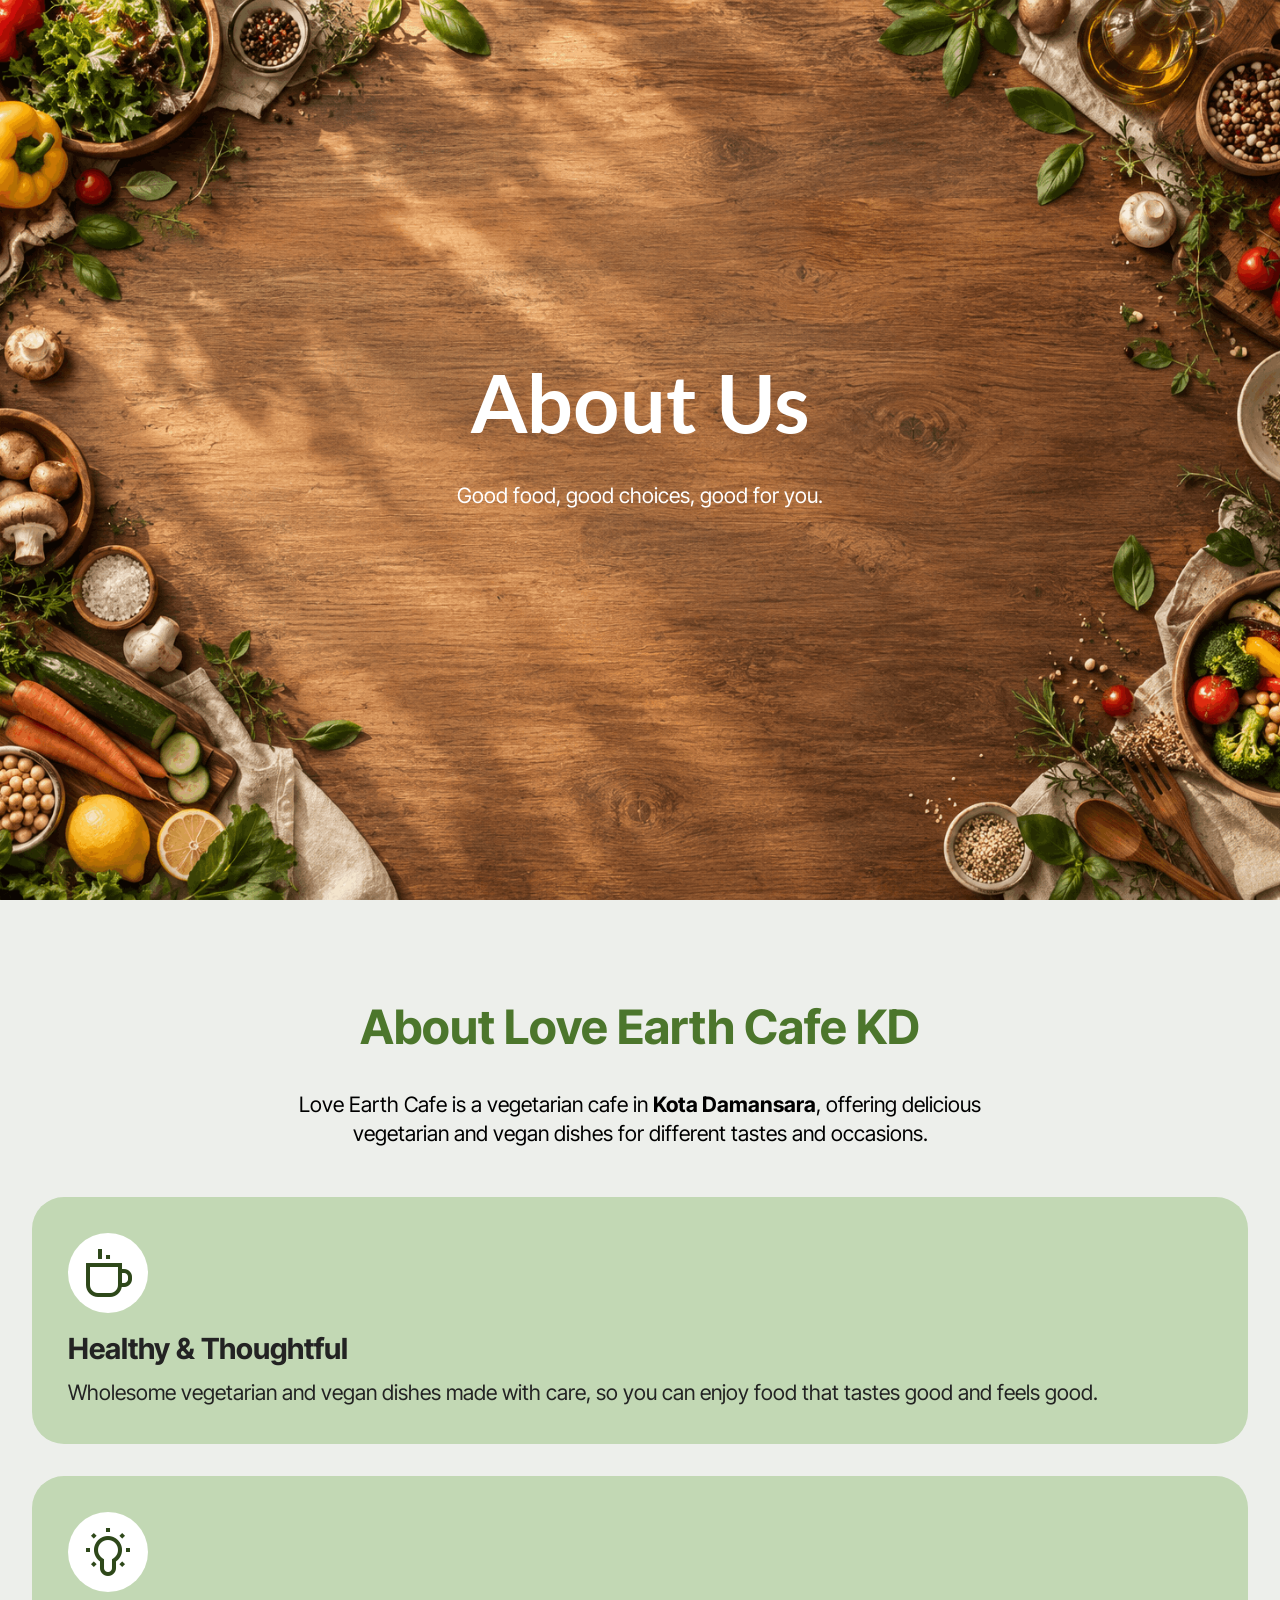
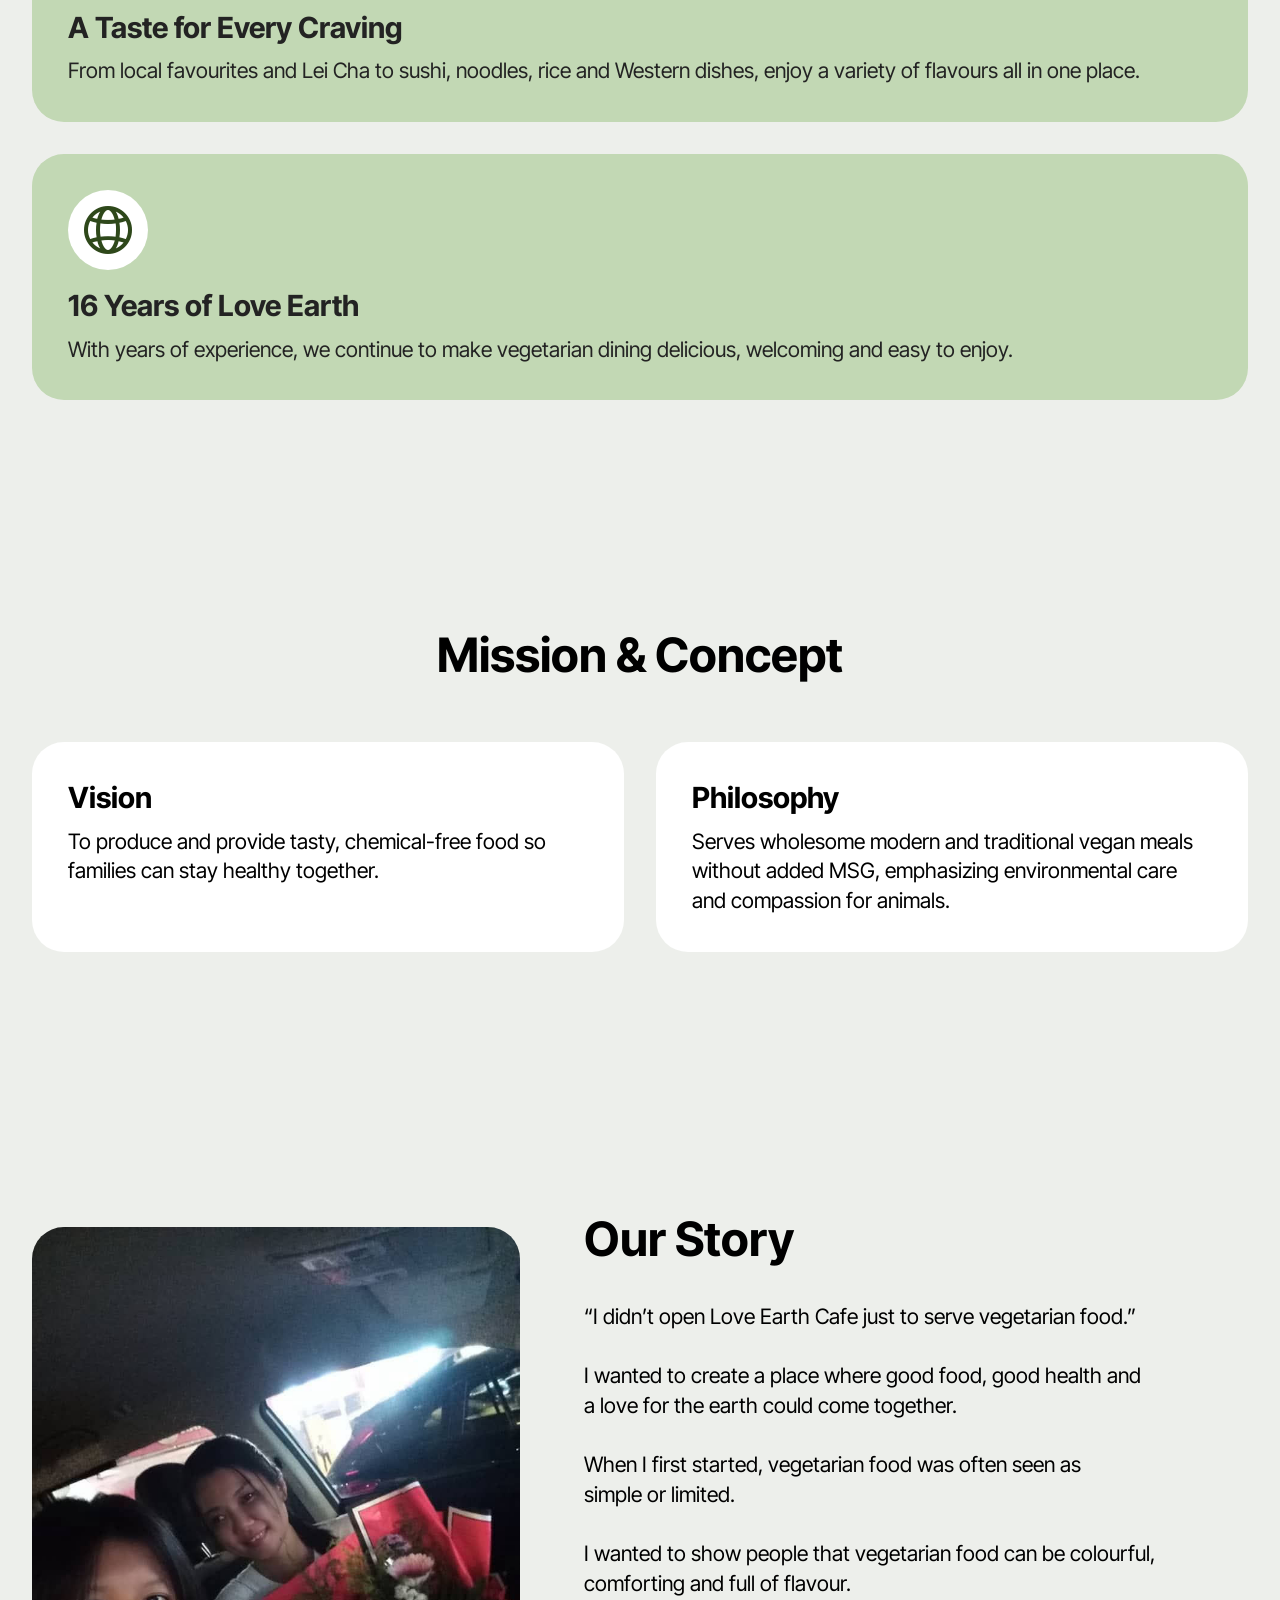
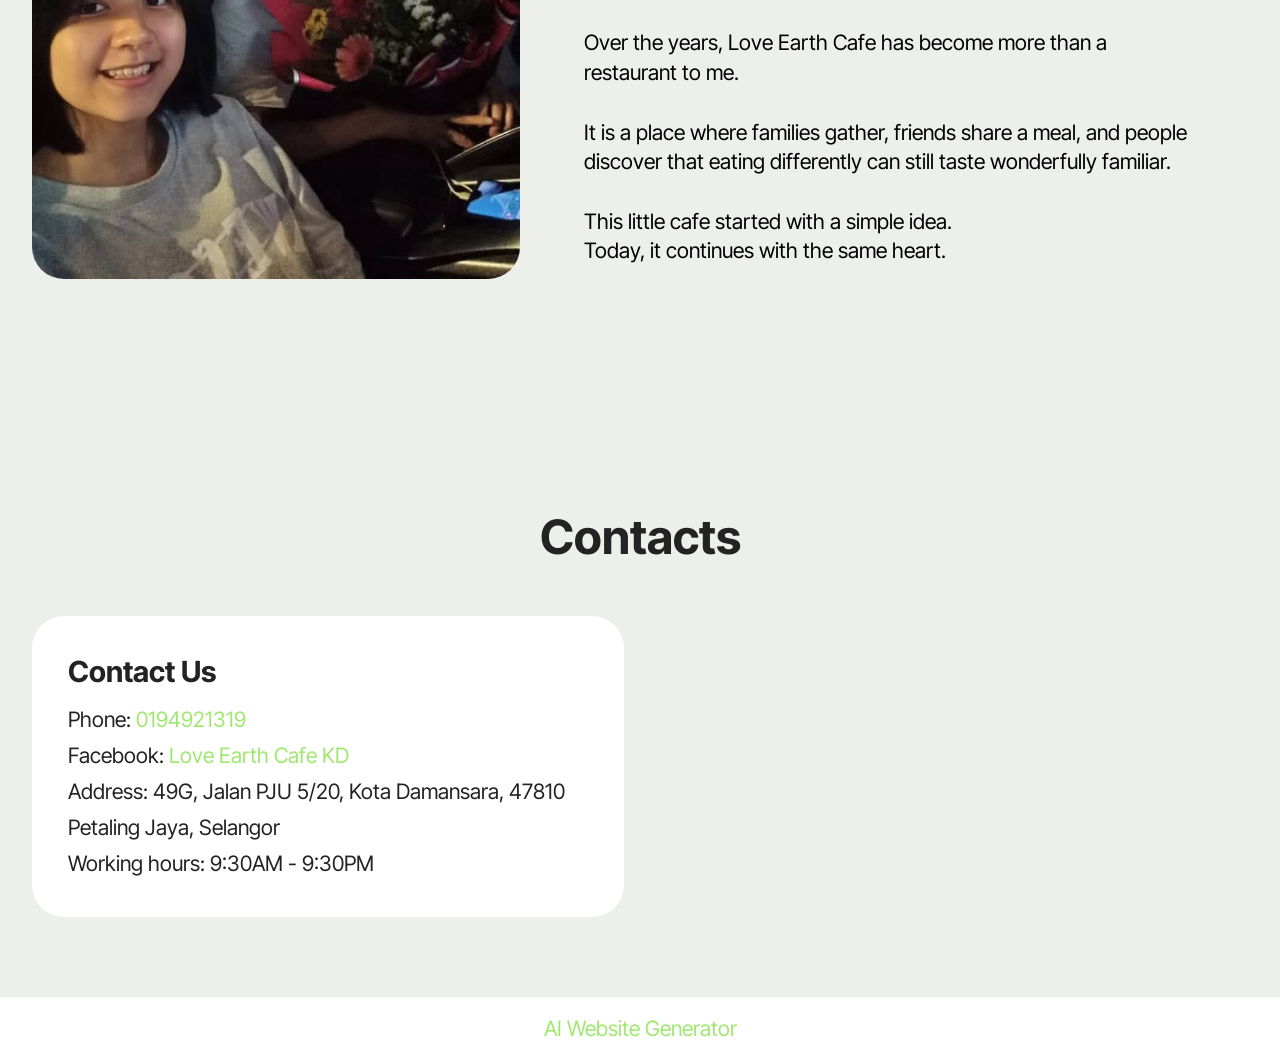
==== commit dc15e075: "create github pages" ====
--- a/page1.html
+++ b/page1.html
@@ -18,7 +18,7 @@
   <noscript><link rel="stylesheet" href="https://fonts.googleapis.com/css?family=Lato:100,100i,300,300i,400,400i,700,700i,900,900i&display=swap"></noscript>
   <link rel="preload" href="https://fonts.googleapis.com/css?family=Inter+Tight:100,200,300,400,500,600,700,800,900,100i,200i,300i,400i,500i,600i,700i,800i,900i&display=swap" as="style" onload="this.onload=null;this.rel='stylesheet'">
   <noscript><link rel="stylesheet" href="https://fonts.googleapis.com/css?family=Inter+Tight:100,200,300,400,500,600,700,800,900,100i,200i,300i,400i,500i,600i,700i,800i,900i&display=swap"></noscript>
-  <link rel="preload" as="style" href="assets/mobirise/css/mbr-additional.css?v=qVBIa0"><link rel="stylesheet" href="assets/mobirise/css/mbr-additional.css?v=qVBIa0" type="text/css">
+  <link rel="preload" as="style" href="assets/mobirise/css/mbr-additional.css?v=f1YXZO"><link rel="stylesheet" href="assets/mobirise/css/mbr-additional.css?v=f1YXZO" type="text/css">
 
   
   
@@ -212,7 +212,7 @@
             </div>
         </div>
     </div>
-</section><section class="display-7" style="padding: 0;align-items: center;justify-content: center;flex-wrap: wrap;    align-content: center;display: flex;position: relative;height: 4rem;"><a href="https://mobiri.se/5185891" style="flex: 1 1;height: 4rem;position: absolute;width: 100%;z-index: 1;"><img alt="" style="height: 4rem;" src="[data-uri]"></a><p style="margin: 0;text-align: center;" class="display-7">&#8204;</p><a style="z-index:1" href="https://mobirise.com/offline-website-builder.html">Offline Website Builder</a></section><script src="assets/bootstrap/js/bootstrap.bundle.min.js"></script>  <script src="assets/smoothscroll/smooth-scroll.js"></script>  <script src="assets/ytplayer/index.js"></script>  <script src="assets/theme/js/script.js"></script>  
+</section><section class="display-7" style="padding: 0;align-items: center;justify-content: center;flex-wrap: wrap;    align-content: center;display: flex;position: relative;height: 4rem;"><a href="https://mobiri.se/5185891" style="flex: 1 1;height: 4rem;position: absolute;width: 100%;z-index: 1;"><img alt="" style="height: 4rem;" src="[data-uri]"></a><p style="margin: 0;text-align: center;" class="display-7">&#8204;</p><a style="z-index:1" href="https://mobirise.com/builder/ai-website-generator.html">AI Website Generator</a></section><script src="assets/bootstrap/js/bootstrap.bundle.min.js"></script>  <script src="assets/smoothscroll/smooth-scroll.js"></script>  <script src="assets/ytplayer/index.js"></script>  <script src="assets/theme/js/script.js"></script>  
   
   
 </body>
--- a/assets/web/assets/mobirise-icons2/mobirise2.css
+++ b/assets/web/assets/mobirise-icons2/mobirise2.css
@@ -0,0 +1,499 @@
+@font-face {
+  font-family: 'Moririse2';
+  font-display: swap;
+  src:  url('mobirise2.eot?f2bix4');
+  src:  url('mobirise2.eot?f2bix4#iefix') format('embedded-opentype'),
+    url('mobirise2.woff2?f2bix4') format('woff2'),
+    url('mobirise2.woff?f2bix4') format('woff'),
+    url('mobirise2.ttf?f2bix4') format('truetype'),
+    url('mobirise2.svg?f2bix4#mobirise2') format('svg');
+  font-weight: normal;
+  font-style: normal;
+}
+
+[class^="mobi-"], [class*=" mobi-"] {
+  /* use !important to prevent issues with browser extensions that change fonts */
+  font-family: 'Moririse2' !important;
+  speak: none;
+  font-style: normal;
+  font-weight: normal;
+  font-variant: normal;
+  text-transform: none;
+  line-height: 1;
+
+  /* Better Font Rendering =========== */
+  -webkit-font-smoothing: antialiased;
+  -moz-osx-font-smoothing: grayscale;
+}
+
+.mobi-mbri-add-submenu:before {
+  content: "\e900";
+}
+.mobi-mbri-alert:before {
+  content: "\e901";
+}
+.mobi-mbri-align-center:before {
+  content: "\e902";
+}
+.mobi-mbri-align-justify:before {
+  content: "\e903";
+}
+.mobi-mbri-align-left:before {
+  content: "\e904";
+}
+.mobi-mbri-align-right:before {
+  content: "\e905";
+}
+.mobi-mbri-android:before {
+  content: "\e906";
+}
+.mobi-mbri-apple:before {
+  content: "\e907";
+}
+.mobi-mbri-arrow-down:before {
+  content: "\e908";
+}
+.mobi-mbri-arrow-next:before {
+  content: "\e909";
+}
+.mobi-mbri-arrow-prev:before {
+  content: "\e90a";
+}
+.mobi-mbri-arrow-up:before {
+  content: "\e90b";
+}
+.mobi-mbri-bold:before {
+  content: "\e90c";
+}
+.mobi-mbri-bookmark:before {
+  content: "\e90d";
+}
+.mobi-mbri-bootstrap:before {
+  content: "\e90e";
+}
+.mobi-mbri-briefcase:before {
+  content: "\e90f";
+}
+.mobi-mbri-browse:before {
+  content: "\e910";
+}
+.mobi-mbri-bulleted-list:before {
+  content: "\e911";
+}
+.mobi-mbri-calendar:before {
+  content: "\e912";
+}
+.mobi-mbri-camera:before {
+  content: "\e913";
+}
+.mobi-mbri-cart-add:before {
+  content: "\e914";
+}
+.mobi-mbri-cart-full:before {
+  content: "\e915";
+}
+.mobi-mbri-cash:before {
+  content: "\e916";
+}
+.mobi-mbri-change-style:before {
+  content: "\e917";
+}
+.mobi-mbri-chat:before {
+  content: "\e918";
+}
+.mobi-mbri-clock:before {
+  content: "\e919";
+}
+.mobi-mbri-close:before {
+  content: "\e91a";
+}
+.mobi-mbri-cloud:before {
+  content: "\e91b";
+}
+.mobi-mbri-code:before {
+  content: "\e91c";
+}
+.mobi-mbri-contact-form:before {
+  content: "\e91d";
+}
+.mobi-mbri-credit-card:before {
+  content: "\e91e";
+}
+.mobi-mbri-cursor-click:before {
+  content: "\e91f";
+}
+.mobi-mbri-cust-feedback:before {
+  content: "\e920";
+}
+.mobi-mbri-database:before {
+  content: "\e921";
+}
+.mobi-mbri-delivery:before {
+  content: "\e922";
+}
+.mobi-mbri-desktop:before {
+  content: "\e923";
+}
+.mobi-mbri-devices:before {
+  content: "\e924";
+}
+.mobi-mbri-down:before {
+  content: "\e925";
+}
+.mobi-mbri-download-2:before {
+  content: "\e926";
+}
+.mobi-mbri-download:before {
+  content: "\e927";
+}
+.mobi-mbri-drag-n-drop-2:before {
+  content: "\e928";
+}
+.mobi-mbri-drag-n-drop:before {
+  content: "\e929";
+}
+.mobi-mbri-edit-2:before {
+  content: "\e92a";
+}
+.mobi-mbri-edit:before {
+  content: "\e92b";
+}
+.mobi-mbri-error:before {
+  content: "\e92c";
+}
+.mobi-mbri-extension:before {
+  content: "\e92d";
+}
+.mobi-mbri-features:before {
+  content: "\e92e";
+}
+.mobi-mbri-file:before {
+  content: "\e92f";
+}
+.mobi-mbri-flag:before {
+  content: "\e930";
+}
+.mobi-mbri-folder:before {
+  content: "\e931";
+}
+.mobi-mbri-gift:before {
+  content: "\e932";
+}
+.mobi-mbri-github:before {
+  content: "\e933";
+}
+.mobi-mbri-globe-2:before {
+  content: "\e934";
+}
+.mobi-mbri-globe:before {
+  content: "\e935";
+}
+.mobi-mbri-growing-chart:before {
+  content: "\e936";
+}
+.mobi-mbri-hearth:before {
+  content: "\e937";
+}
+.mobi-mbri-help:before {
+  content: "\e938";
+}
+.mobi-mbri-home:before {
+  content: "\e939";
+}
+.mobi-mbri-hot-cup:before {
+  content: "\e93a";
+}
+.mobi-mbri-idea:before {
+  content: "\e93b";
+}
+.mobi-mbri-image-gallery:before {
+  content: "\e93c";
+}
+.mobi-mbri-image-slider:before {
+  content: "\e93d";
+}
+.mobi-mbri-info:before {
+  content: "\e93e";
+}
+.mobi-mbri-italic:before {
+  content: "\e93f";
+}
+.mobi-mbri-key:before {
+  content: "\e940";
+}
+.mobi-mbri-laptop:before {
+  content: "\e941";
+}
+.mobi-mbri-layers:before {
+  content: "\e942";
+}
+.mobi-mbri-left-right:before {
+  content: "\e943";
+}
+.mobi-mbri-left:before {
+  content: "\e944";
+}
+.mobi-mbri-letter:before {
+  content: "\e945";
+}
+.mobi-mbri-like:before {
+  content: "\e946";
+}
+.mobi-mbri-link:before {
+  content: "\e947";
+}
+.mobi-mbri-lock:before {
+  content: "\e948";
+}
+.mobi-mbri-login:before {
+  content: "\e949";
+}
+.mobi-mbri-logout:before {
+  content: "\e94a";
+}
+.mobi-mbri-magic-stick:before {
+  content: "\e94b";
+}
+.mobi-mbri-map-pin:before {
+  content: "\e94c";
+}
+.mobi-mbri-menu:before {
+  content: "\e94d";
+}
+.mobi-mbri-mobile-2:before {
+  content: "\e94e";
+}
+.mobi-mbri-mobile-horizontal:before {
+  content: "\e94f";
+}
+.mobi-mbri-mobile:before {
+  content: "\e950";
+}
+.mobi-mbri-mobirise:before {
+  content: "\e951";
+}
+.mobi-mbri-more-horizontal:before {
+  content: "\e952";
+}
+.mobi-mbri-more-vertical:before {
+  content: "\e953";
+}
+.mobi-mbri-music:before {
+  content: "\e954";
+}
+.mobi-mbri-new-file:before {
+  content: "\e955";
+}
+.mobi-mbri-numbered-list:before {
+  content: "\e956";
+}
+.mobi-mbri-opened-folder:before {
+  content: "\e957";
+}
+.mobi-mbri-pages:before {
+  content: "\e958";
+}
+.mobi-mbri-paper-plane:before {
+  content: "\e959";
+}
+.mobi-mbri-paperclip:before {
+  content: "\e95a";
+}
+.mobi-mbri-phone:before {
+  content: "\e95b";
+}
+.mobi-mbri-photo:before {
+  content: "\e95c";
+}
+.mobi-mbri-photos:before {
+  content: "\e95d";
+}
+.mobi-mbri-pin:before {
+  content: "\e95e";
+}
+.mobi-mbri-play:before {
+  content: "\e95f";
+}
+.mobi-mbri-plus:before {
+  content: "\e960";
+}
+.mobi-mbri-preview:before {
+  content: "\e961";
+}
+.mobi-mbri-print:before {
+  content: "\e962";
+}
+.mobi-mbri-protect:before {
+  content: "\e963";
+}
+.mobi-mbri-question:before {
+  content: "\e964";
+}
+.mobi-mbri-quote-left:before {
+  content: "\e965";
+}
+.mobi-mbri-quote-right:before {
+  content: "\e966";
+}
+.mobi-mbri-redo:before {
+  content: "\e967";
+}
+.mobi-mbri-refresh:before {
+  content: "\e968";
+}
+.mobi-mbri-responsive-2:before {
+  content: "\e969";
+}
+.mobi-mbri-responsive:before {
+  content: "\e96a";
+}
+.mobi-mbri-right:before {
+  content: "\e96b";
+}
+.mobi-mbri-rocket:before {
+  content: "\e96c";
+}
+.mobi-mbri-sad-face:before {
+  content: "\e96d";
+}
+.mobi-mbri-sale:before {
+  content: "\e96e";
+}
+.mobi-mbri-save:before {
+  content: "\e96f";
+}
+.mobi-mbri-search:before {
+  content: "\e970";
+}
+.mobi-mbri-setting-2:before {
+  content: "\e971";
+}
+.mobi-mbri-setting-3:before {
+  content: "\e972";
+}
+.mobi-mbri-setting:before {
+  content: "\e973";
+}
+.mobi-mbri-share:before {
+  content: "\e974";
+}
+.mobi-mbri-shopping-bag:before {
+  content: "\e975";
+}
+.mobi-mbri-shopping-basket:before {
+  content: "\e976";
+}
+.mobi-mbri-shopping-cart:before {
+  content: "\e977";
+}
+.mobi-mbri-sites:before {
+  content: "\e978";
+}
+.mobi-mbri-smile-face:before {
+  content: "\e979";
+}
+.mobi-mbri-speed:before {
+  content: "\e97a";
+}
+.mobi-mbri-star:before {
+  content: "\e97b";
+}
+.mobi-mbri-success:before {
+  content: "\e97c";
+}
+.mobi-mbri-sun:before {
+  content: "\e97d";
+}
+.mobi-mbri-sun2:before {
+  content: "\e97e";
+}
+.mobi-mbri-tablet-vertical:before {
+  content: "\e97f";
+}
+.mobi-mbri-tablet:before {
+  content: "\e980";
+}
+.mobi-mbri-target:before {
+  content: "\e981";
+}
+.mobi-mbri-timer:before {
+  content: "\e982";
+}
+.mobi-mbri-to-ftp:before {
+  content: "\e983";
+}
+.mobi-mbri-to-local-drive:before {
+  content: "\e984";
+}
+.mobi-mbri-touch-swipe:before {
+  content: "\e985";
+}
+.mobi-mbri-touch:before {
+  content: "\e986";
+}
+.mobi-mbri-trash:before {
+  content: "\e987";
+}
+.mobi-mbri-underline:before {
+  content: "\e988";
+}
+.mobi-mbri-undo:before {
+  content: "\e989";
+}
+.mobi-mbri-unlink:before {
+  content: "\e98a";
+}
+.mobi-mbri-unlock:before {
+  content: "\e98b";
+}
+.mobi-mbri-up-down:before {
+  content: "\e98c";
+}
+.mobi-mbri-up:before {
+  content: "\e98d";
+}
+.mobi-mbri-update:before {
+  content: "\e98e";
+}
+.mobi-mbri-upload-2:before {
+  content: "\e98f";
+}
+.mobi-mbri-upload:before {
+  content: "\e990";
+}
+.mobi-mbri-user-2:before {
+  content: "\e991";
+}
+.mobi-mbri-user:before {
+  content: "\e992";
+}
+.mobi-mbri-users:before {
+  content: "\e993";
+}
+.mobi-mbri-video-play:before {
+  content: "\e994";
+}
+.mobi-mbri-video:before {
+  content: "\e995";
+}
+.mobi-mbri-watch:before {
+  content: "\e996";
+}
+.mobi-mbri-website-theme-2:before {
+  content: "\e997";
+}
+.mobi-mbri-website-theme:before {
+  content: "\e998";
+}
+.mobi-mbri-wifi:before {
+  content: "\e999";
+}
+.mobi-mbri-windows:before {
+  content: "\e99a";
+}
+.mobi-mbri-zoom-in:before {
+  content: "\e99b";
+}
+.mobi-mbri-zoom-out:before {
+  content: "\e99c";
+}
--- a/assets/theme/css/style.css
+++ b/assets/theme/css/style.css
@@ -0,0 +1,965 @@
+@charset "UTF-8";
+section {
+  background-color: #ffffff;
+}
+
+body {
+  font-style: normal;
+  line-height: 1.5;
+  font-weight: 400;
+  color: #232323;
+  position: relative;
+}
+
+button {
+  background-color: transparent;
+  border-color: transparent;
+}
+
+.embla__button,
+.carousel-control {
+  background-color: #edefea !important;
+  opacity: 0.8 !important;
+  color: #464845 !important;
+  border-color: #edefea !important;
+}
+
+.carousel .close,
+.modalWindow .close {
+  background-color: #edefea !important;
+  color: #464845 !important;
+  border-color: #edefea !important;
+  opacity: 0.8 !important;
+}
+
+.carousel .close:hover,
+.modalWindow .close:hover {
+  opacity: 1 !important;
+}
+
+.carousel-indicators li {
+  background-color: #edefea !important;
+  border: 2px solid #464845 !important;
+}
+
+.carousel-indicators li:hover,
+.carousel-indicators li:active {
+  opacity: 0.8 !important;
+}
+
+.embla__button:hover,
+.carousel-control:hover {
+  background-color: #edefea !important;
+  opacity: 1 !important;
+}
+
+.modalWindow-video-container {
+  height: 80%;
+}
+
+section,
+.container,
+.container-fluid {
+  position: relative;
+  word-wrap: break-word;
+}
+
+a.mbr-iconfont:hover {
+  text-decoration: none;
+}
+
+.article .lead p,
+.article .lead ul,
+.article .lead ol,
+.article .lead pre,
+.article .lead blockquote {
+  margin-bottom: 0;
+}
+
+a {
+  font-style: normal;
+  font-weight: 400;
+  cursor: pointer;
+}
+a, a:hover {
+  text-decoration: none;
+}
+
+.mbr-section-title {
+  font-style: normal;
+  line-height: 1.3;
+}
+
+.mbr-section-subtitle {
+  line-height: 1.3;
+}
+
+.mbr-text {
+  font-style: normal;
+  line-height: 1.7;
+}
+
+h1,
+h2,
+h3,
+h4,
+h5,
+h6,
+.display-1,
+.display-2,
+.display-4,
+.display-5,
+.display-7,
+span,
+p,
+a {
+  line-height: 1;
+  word-break: break-word;
+  word-wrap: break-word;
+  font-weight: 400;
+}
+
+b,
+strong {
+  font-weight: bold;
+}
+
+input:-webkit-autofill, input:-webkit-autofill:hover, input:-webkit-autofill:focus, input:-webkit-autofill:active {
+  transition-delay: 9999s;
+  -webkit-transition-property: background-color, color;
+  transition-property: background-color, color;
+}
+
+textarea[type=hidden] {
+  display: none;
+}
+
+section {
+  background-position: 50% 50%;
+  background-repeat: no-repeat;
+  background-size: cover;
+}
+section .mbr-background-video,
+section .mbr-background-video-preview {
+  position: absolute;
+  bottom: 0;
+  left: 0;
+  right: 0;
+  top: 0;
+}
+
+.hidden {
+  visibility: hidden;
+}
+
+.mbr-z-index20 {
+  z-index: 20;
+}
+
+/*! Base colors */
+.mbr-white {
+  color: #ffffff;
+}
+
+.mbr-black {
+  color: #111111;
+}
+
+.mbr-bg-white {
+  background-color: #ffffff;
+}
+
+.mbr-bg-black {
+  background-color: #000000;
+}
+
+/*! Text-aligns */
+.align-left {
+  text-align: left;
+}
+
+.align-center {
+  text-align: center;
+}
+
+.align-right {
+  text-align: right;
+}
+
+/*! Font-weight  */
+.mbr-light {
+  font-weight: 300;
+}
+
+.mbr-regular {
+  font-weight: 400;
+}
+
+.mbr-semibold {
+  font-weight: 500;
+}
+
+.mbr-bold {
+  font-weight: 700;
+}
+
+/*! Media  */
+.media-content {
+  flex-basis: 100%;
+}
+
+.media-container-row {
+  display: flex;
+  flex-direction: row;
+  flex-wrap: wrap;
+  justify-content: center;
+  align-content: center;
+  align-items: start;
+}
+.media-container-row .media-size-item {
+  width: 400px;
+}
+
+.media-container-column {
+  display: flex;
+  flex-direction: column;
+  flex-wrap: wrap;
+  justify-content: center;
+  align-content: center;
+  align-items: stretch;
+}
+.media-container-column > * {
+  width: 100%;
+}
+
+@media (min-width: 992px) {
+  .media-container-row {
+    flex-wrap: nowrap;
+  }
+}
+figure {
+  margin-bottom: 0;
+  overflow: hidden;
+}
+
+figure[mbr-media-size] {
+  transition: width 0.1s;
+}
+
+img,
+iframe {
+  display: block;
+  width: 100%;
+}
+
+.card {
+  background-color: transparent;
+  border: none;
+}
+
+.card-box {
+  width: 100%;
+}
+
+.card-img {
+  text-align: center;
+  flex-shrink: 0;
+  -webkit-flex-shrink: 0;
+}
+
+.media {
+  max-width: 100%;
+  margin: 0 auto;
+}
+
+.mbr-figure {
+  align-self: center;
+}
+
+.media-container > div {
+  max-width: 100%;
+}
+
+.mbr-figure img,
+.card-img img {
+  width: 100%;
+}
+
+@media (max-width: 991px) {
+  .media-size-item {
+    width: auto !important;
+  }
+  .media {
+    width: auto;
+  }
+  .mbr-figure {
+    width: 100% !important;
+  }
+}
+/*! Buttons */
+.mbr-section-btn {
+  margin-left: -0.6rem;
+  margin-right: -0.6rem;
+  font-size: 0;
+}
+
+.btn {
+  font-weight: 600;
+  border-width: 1px;
+  font-style: normal;
+  margin: 0.6rem 0.6rem;
+  white-space: normal;
+  transition: all 0.2s ease-in-out;
+  display: inline-flex;
+  align-items: center;
+  justify-content: center;
+  word-break: break-word;
+}
+
+.btn-sm {
+  font-weight: 600;
+  letter-spacing: 0px;
+  transition: all 0.3s ease-in-out;
+}
+
+.btn-md {
+  font-weight: 600;
+  letter-spacing: 0px;
+  transition: all 0.3s ease-in-out;
+}
+
+.btn-lg {
+  font-weight: 600;
+  letter-spacing: 0px;
+  transition: all 0.3s ease-in-out;
+}
+
+.btn-form {
+  margin: 0;
+}
+.btn-form:hover {
+  cursor: pointer;
+}
+
+nav .mbr-section-btn {
+  margin-left: 0rem;
+  margin-right: 0rem;
+}
+
+/*! Btn icon margin */
+.btn .mbr-iconfont,
+.btn.btn-sm .mbr-iconfont {
+  order: 1;
+  cursor: pointer;
+  margin-left: 0.5rem;
+  vertical-align: sub;
+}
+
+.btn.btn-md .mbr-iconfont,
+.btn.btn-md .mbr-iconfont {
+  margin-left: 0.8rem;
+}
+
+.mbr-regular {
+  font-weight: 400;
+}
+
+.mbr-semibold {
+  font-weight: 500;
+}
+
+.mbr-bold {
+  font-weight: 700;
+}
+
+[type=submit] {
+  -webkit-appearance: none;
+}
+
+/*! Full-screen */
+.mbr-fullscreen .mbr-overlay {
+  min-height: 100vh;
+}
+
+.mbr-fullscreen {
+  display: flex;
+  display: -moz-flex;
+  display: -ms-flex;
+  display: -o-flex;
+  align-items: center;
+  min-height: 100vh;
+  padding-top: 3rem;
+  padding-bottom: 3rem;
+}
+
+/*! Map */
+.map {
+  height: 25rem;
+  position: relative;
+}
+.map iframe {
+  width: 100%;
+  height: 100%;
+}
+
+/*! Scroll to top arrow */
+.mbr-arrow-up {
+  bottom: 25px;
+  right: 90px;
+  position: fixed;
+  text-align: right;
+  z-index: 5000;
+  color: #ffffff;
+  font-size: 22px;
+}
+
+.mbr-arrow-up a {
+  background: rgba(0, 0, 0, 0.2);
+  border-radius: 50%;
+  color: #fff;
+  display: inline-block;
+  height: 60px;
+  width: 60px;
+  border: 2px solid #fff;
+  outline-style: none !important;
+  position: relative;
+  text-decoration: none;
+  transition: all 0.3s ease-in-out;
+  cursor: pointer;
+  text-align: center;
+}
+.mbr-arrow-up a:hover {
+  background-color: rgba(0, 0, 0, 0.4);
+}
+.mbr-arrow-up a i {
+  line-height: 60px;
+}
+
+.mbr-arrow-up-icon {
+  display: block;
+  color: #fff;
+}
+
+.mbr-arrow-up-icon::before {
+  content: "›";
+  display: inline-block;
+  font-family: serif;
+  font-size: 22px;
+  line-height: 1;
+  font-style: normal;
+  position: relative;
+  top: 6px;
+  left: -4px;
+  transform: rotate(-90deg);
+}
+
+/*! Arrow Down */
+.mbr-arrow {
+  position: absolute;
+  bottom: 45px;
+  left: 50%;
+  width: 60px;
+  height: 60px;
+  cursor: pointer;
+  background-color: rgba(80, 80, 80, 0.5);
+  border-radius: 50%;
+  transform: translateX(-50%);
+}
+@media (max-width: 767px) {
+  .mbr-arrow {
+    display: none;
+  }
+}
+.mbr-arrow > a {
+  display: inline-block;
+  text-decoration: none;
+  outline-style: none;
+  animation: arrowdown 1.7s ease-in-out infinite;
+  color: #ffffff;
+}
+.mbr-arrow > a > i {
+  position: absolute;
+  top: -2px;
+  left: 15px;
+  font-size: 2rem;
+}
+
+#scrollToTop a i::before {
+  content: "";
+  position: absolute;
+  display: block;
+  border-bottom: 2.5px solid #fff;
+  border-left: 2.5px solid #fff;
+  width: 27.8%;
+  height: 27.8%;
+  left: 50%;
+  top: 51%;
+  transform: translateY(-30%) translateX(-50%) rotate(135deg);
+}
+
+@keyframes arrowdown {
+  0% {
+    transform: translateY(0px);
+  }
+  50% {
+    transform: translateY(-5px);
+  }
+  100% {
+    transform: translateY(0px);
+  }
+}
+@media (max-width: 500px) {
+  .mbr-arrow-up {
+    left: 0;
+    right: 0;
+    text-align: center;
+  }
+}
+/*Gradients animation*/
+@keyframes gradient-animation {
+  from {
+    background-position: 0% 100%;
+    animation-timing-function: ease-in-out;
+  }
+  to {
+    background-position: 100% 0%;
+    animation-timing-function: ease-in-out;
+  }
+}
+.bg-gradient {
+  background-size: 200% 200%;
+  animation: gradient-animation 5s infinite alternate;
+  -webkit-animation: gradient-animation 5s infinite alternate;
+}
+
+.menu .navbar-brand {
+  display: -webkit-flex;
+}
+.menu .navbar-brand span {
+  display: flex;
+  display: -webkit-flex;
+}
+.menu .navbar-brand .navbar-caption-wrap {
+  display: -webkit-flex;
+}
+.menu .navbar-brand .navbar-logo img {
+  display: -webkit-flex;
+  width: auto;
+}
+@media (min-width: 768px) and (max-width: 991px) {
+  .menu .navbar-toggleable-sm .navbar-nav {
+    display: -ms-flexbox;
+  }
+}
+@media (max-width: 991px) {
+  .menu .navbar-collapse {
+    max-height: 93.5vh;
+  }
+  .menu .navbar-collapse.show {
+    overflow: auto;
+  }
+}
+@media (min-width: 992px) {
+  .menu .navbar-nav.nav-dropdown {
+    display: -webkit-flex;
+  }
+  .menu .navbar-toggleable-sm .navbar-collapse {
+    display: -webkit-flex !important;
+  }
+  .menu .collapsed .navbar-collapse {
+    max-height: 93.5vh;
+  }
+  .menu .collapsed .navbar-collapse.show {
+    overflow: auto;
+  }
+}
+@media (max-width: 767px) {
+  .menu .navbar-collapse {
+    max-height: 80vh;
+  }
+}
+
+.nav-link .mbr-iconfont {
+  margin-right: 0.5rem;
+}
+
+.navbar {
+  display: -webkit-flex;
+  -webkit-flex-wrap: wrap;
+  -webkit-align-items: center;
+  -webkit-justify-content: space-between;
+}
+
+.navbar-collapse {
+  -webkit-flex-basis: 100%;
+  -webkit-flex-grow: 1;
+  -webkit-align-items: center;
+}
+
+.nav-dropdown .link {
+  padding: 0.667em 1.667em !important;
+  margin: 0 !important;
+}
+
+.nav {
+  display: -webkit-flex;
+  -webkit-flex-wrap: wrap;
+}
+
+.row {
+  display: -webkit-flex;
+  -webkit-flex-wrap: wrap;
+}
+
+.justify-content-center {
+  -webkit-justify-content: center;
+}
+
+.form-inline {
+  display: -webkit-flex;
+}
+
+.card-wrapper {
+  -webkit-flex: 1;
+}
+
+.carousel-control {
+  z-index: 10;
+  display: -webkit-flex;
+}
+
+.carousel-controls {
+  display: -webkit-flex;
+}
+
+.media {
+  display: -webkit-flex;
+}
+
+.form-group:focus {
+  outline: none;
+}
+
+.jq-selectbox__select {
+  padding: 7px 0;
+  position: relative;
+}
+
+.jq-selectbox__dropdown {
+  overflow: hidden;
+  border-radius: 10px;
+  position: absolute;
+  top: 100%;
+  left: 0 !important;
+  width: 100% !important;
+}
+
+.jq-selectbox__trigger-arrow {
+  right: 0;
+  transform: translateY(-50%);
+}
+
+.jq-selectbox li {
+  padding: 1.07em 0.5em;
+}
+
+input[type=range] {
+  padding-left: 0 !important;
+  padding-right: 0 !important;
+}
+
+.modal-dialog,
+.modal-content {
+  height: 100%;
+}
+
+.modal-dialog .carousel-inner {
+  height: calc(100vh - 1.75rem);
+}
+@media (max-width: 575px) {
+  .modal-dialog .carousel-inner {
+    height: calc(100vh - 1rem);
+  }
+}
+
+.carousel-item {
+  text-align: center;
+}
+
+.carousel-item img {
+  margin: auto;
+}
+
+.navbar-toggler {
+  align-self: flex-start;
+  padding: 0.25rem 0.75rem;
+  font-size: 1.25rem;
+  line-height: 1;
+  background: transparent;
+  border: 1px solid transparent;
+  border-radius: 0.25rem;
+}
+
+.navbar-toggler:focus,
+.navbar-toggler:hover {
+  text-decoration: none;
+  box-shadow: none;
+}
+
+.navbar-toggler-icon {
+  display: inline-block;
+  width: 1.5em;
+  height: 1.5em;
+  vertical-align: middle;
+  content: "";
+  background: no-repeat center center;
+  background-size: 100% 100%;
+}
+
+.navbar-toggler-left {
+  position: absolute;
+  left: 1rem;
+}
+
+.navbar-toggler-right {
+  position: absolute;
+  right: 1rem;
+}
+
+.card-img {
+  width: auto;
+}
+
+.menu .navbar.collapsed:not(.beta-menu) {
+  flex-direction: column;
+}
+
+.carousel-item.active,
+.carousel-item-next,
+.carousel-item-prev {
+  display: flex;
+}
+
+.note-air-layout .dropup .dropdown-menu,
+.note-air-layout .navbar-fixed-bottom .dropdown .dropdown-menu {
+  bottom: initial !important;
+}
+
+html,
+body {
+  height: auto;
+  min-height: 100vh;
+}
+
+.dropup .dropdown-toggle::after {
+  display: none;
+}
+
+.form-asterisk {
+  font-family: initial;
+  position: absolute;
+  top: -2px;
+  font-weight: normal;
+}
+
+.form-control-label {
+  position: relative;
+  cursor: pointer;
+  margin-bottom: 0.357em;
+  padding: 0;
+}
+
+.alert {
+  color: #ffffff;
+  border-radius: 0;
+  border: 0;
+  font-size: 1.1rem;
+  line-height: 1.5;
+  margin-bottom: 1.875rem;
+  padding: 1.25rem;
+  position: relative;
+  text-align: center;
+}
+.alert.alert-form::after {
+  background-color: inherit;
+  bottom: -7px;
+  content: "";
+  display: block;
+  height: 14px;
+  left: 50%;
+  margin-left: -7px;
+  position: absolute;
+  transform: rotate(45deg);
+  width: 14px;
+}
+
+.form-control {
+  background-color: #ffffff;
+  background-clip: border-box;
+  color: #232323;
+  line-height: 1rem !important;
+  height: auto;
+  padding: 1.2rem 2rem;
+  transition: border-color 0.25s ease 0s;
+  border: 1px solid transparent !important;
+  border-radius: 4px;
+  box-shadow: rgba(0, 0, 0, 0.07) 0px 1px 1px 0px, rgba(0, 0, 0, 0.07) 0px 1px 3px 0px, rgba(0, 0, 0, 0.03) 0px 0px 0px 1px;
+}
+.form-active .form-control:invalid {
+  border-color: red;
+}
+
+.row > * {
+  padding-right: 1rem;
+  padding-left: 1rem;
+}
+
+form .row {
+  margin-left: -0.6rem;
+  margin-right: -0.6rem;
+}
+form .row [class*=col] {
+  padding-left: 0.6rem;
+  padding-right: 0.6rem;
+}
+
+form .mbr-section-btn {
+  padding-left: 0.6rem;
+  padding-right: 0.6rem;
+}
+
+form .form-check-input {
+  margin-top: 0.5;
+}
+
+textarea.form-control {
+  line-height: 1.5rem !important;
+}
+
+.form-group {
+  margin-bottom: 1.2rem;
+}
+
+.form-control,
+form .btn {
+  min-height: 48px;
+}
+
+.gdpr-block label span.textGDPR input[name=gdpr] {
+  top: 7px;
+}
+
+.form-control:focus {
+  box-shadow: none;
+}
+
+:focus {
+  outline: none;
+}
+
+.mbr-overlay {
+  background-color: #000;
+  bottom: 0;
+  left: 0;
+  opacity: 0.5;
+  position: absolute;
+  right: 0;
+  top: 0;
+  z-index: 0;
+  pointer-events: none;
+}
+
+blockquote {
+  font-style: italic;
+  padding: 3rem;
+  font-size: 1.09rem;
+  position: relative;
+  border-left: 3px solid;
+}
+
+ul,
+ol,
+pre,
+blockquote {
+  margin-bottom: 2.3125rem;
+}
+
+.mt-4 {
+  margin-top: 2rem !important;
+}
+
+.mb-4 {
+  margin-bottom: 2rem !important;
+}
+
+.container,
+.container-fluid {
+  padding-left: 16px;
+  padding-right: 16px;
+}
+
+.row {
+  margin-left: -16px;
+  margin-right: -16px;
+}
+.row > [class*=col] {
+  padding-left: 16px;
+  padding-right: 16px;
+}
+
+@media (min-width: 992px) {
+  .container-fluid {
+    padding-left: 32px;
+    padding-right: 32px;
+  }
+}
+@media (max-width: 991px) {
+  .mbr-container {
+    padding-left: 16px;
+    padding-right: 16px;
+  }
+}
+.app-video-wrapper > img {
+  opacity: 1;
+}
+
+.app-video-wrapper {
+  background: transparent;
+}
+
+.item {
+  position: relative;
+}
+
+.dropdown-menu .dropdown-menu {
+  left: 100%;
+}
+
+.dropdown-item + .dropdown-menu {
+  display: none;
+}
+
+.dropdown-item:hover + .dropdown-menu,
+.dropdown-menu:hover {
+  display: block;
+}
+
+@media (min-aspect-ratio: 16/9) {
+  .mbr-video-foreground {
+    height: 300% !important;
+    top: -100% !important;
+  }
+}
+@media (max-aspect-ratio: 16/9) {
+  .mbr-video-foreground {
+    width: 300% !important;
+    left: -100% !important;
+  }
+}.engine {
+	position: absolute;
+	text-indent: -2400px;
+	text-align: center;
+	padding: 0;
+	top: 0;
+	left: -2400px;
+}
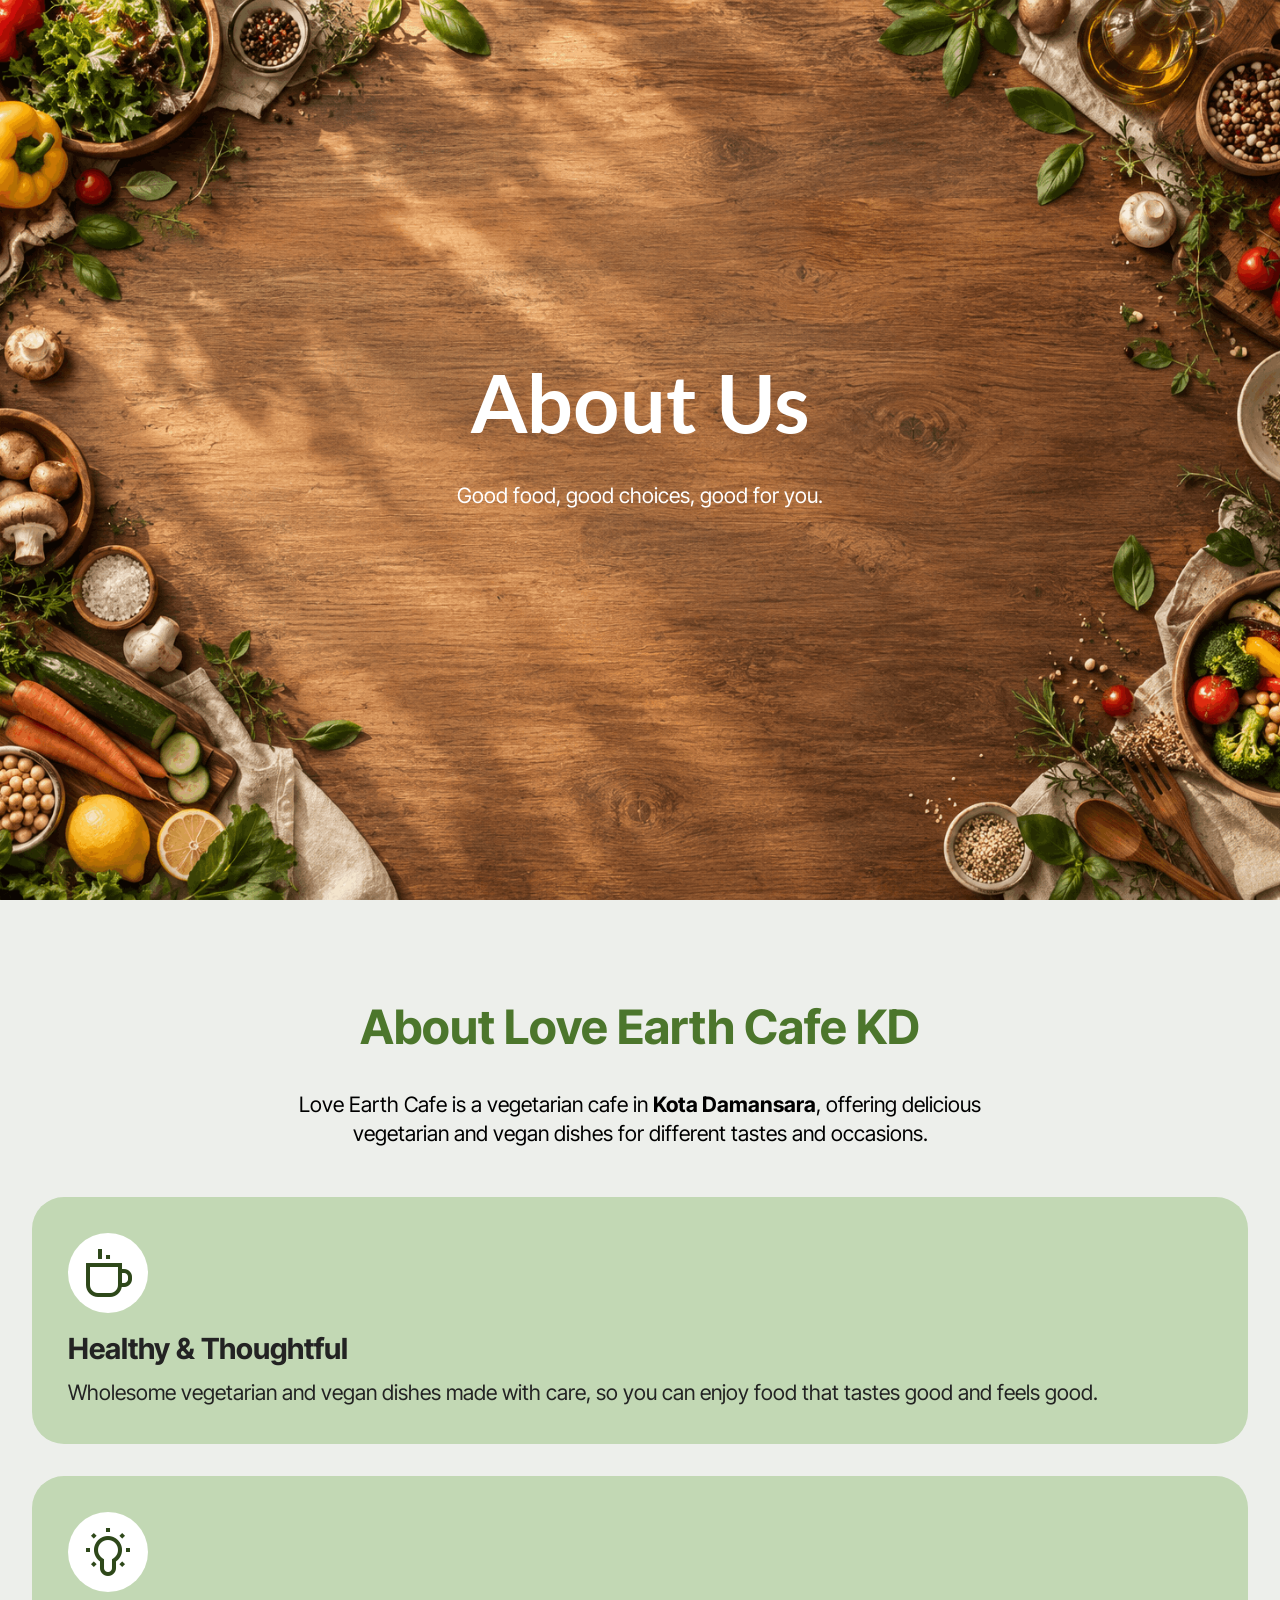
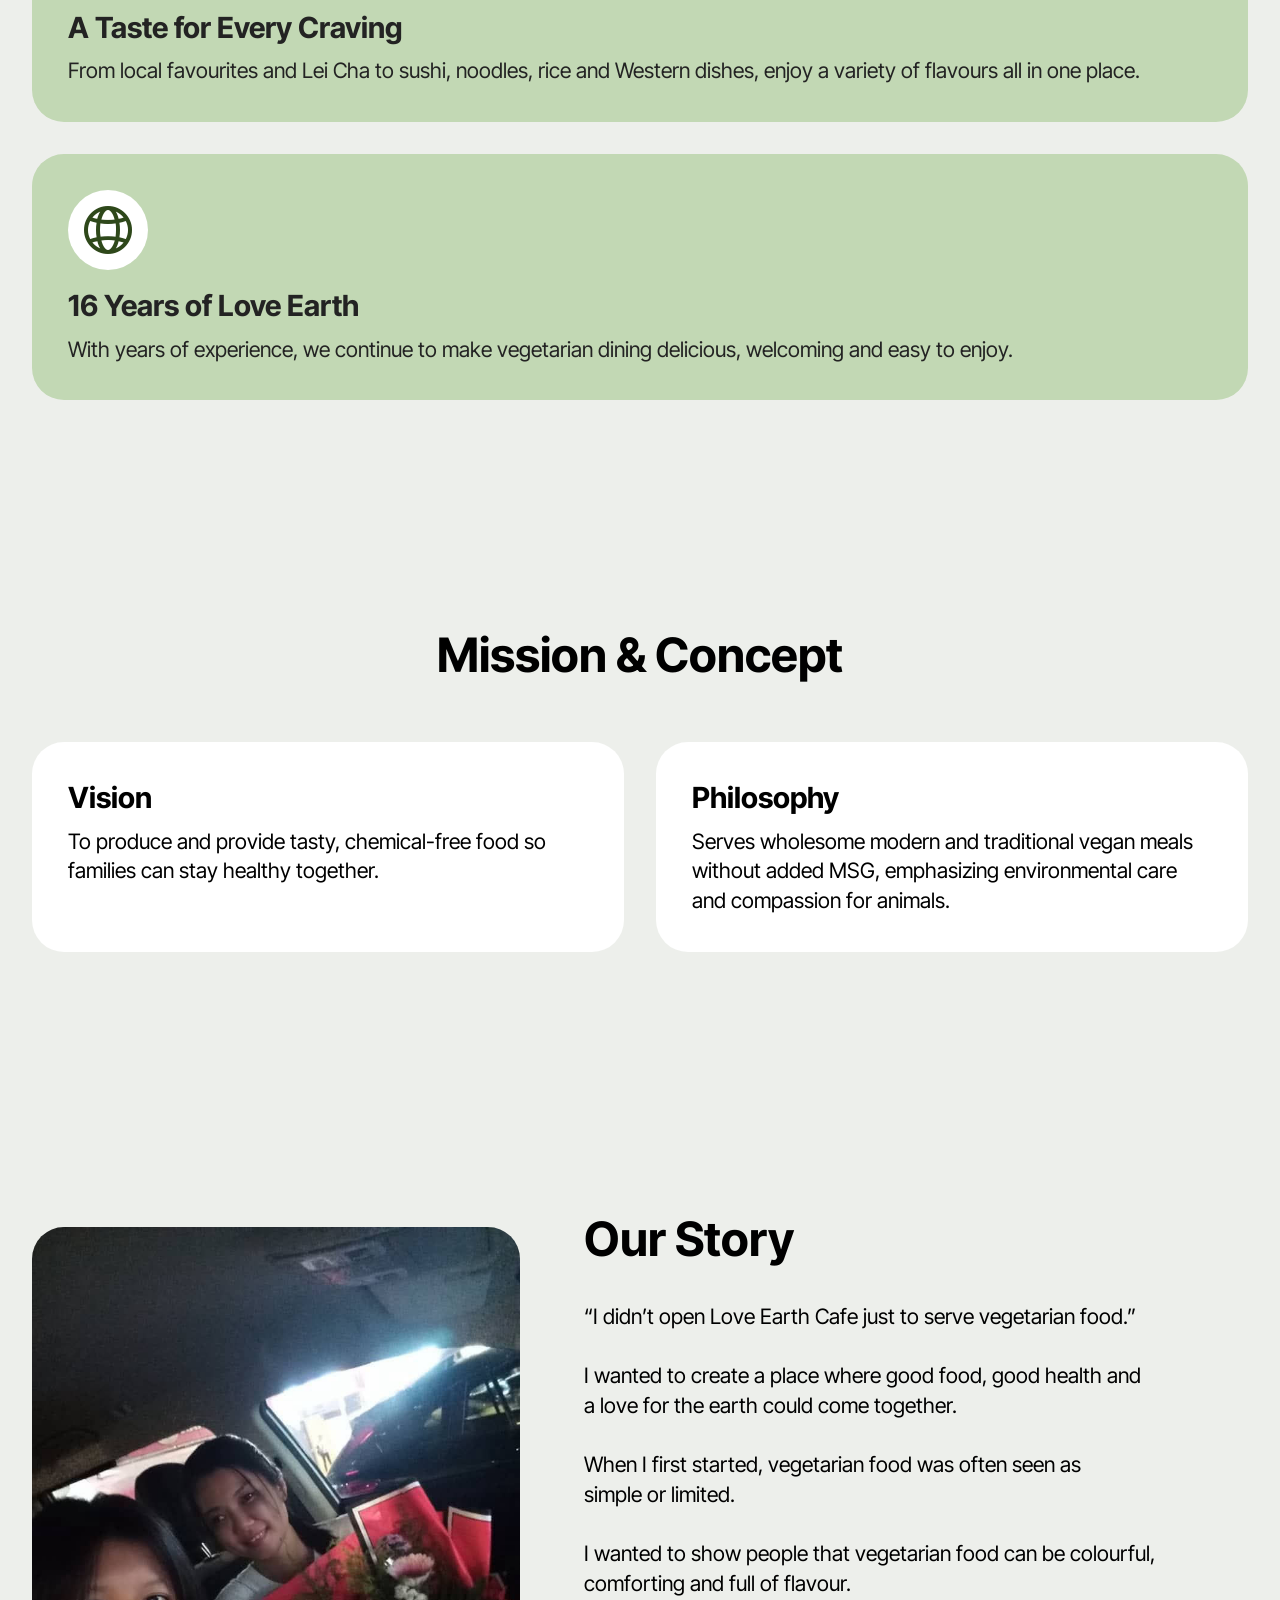
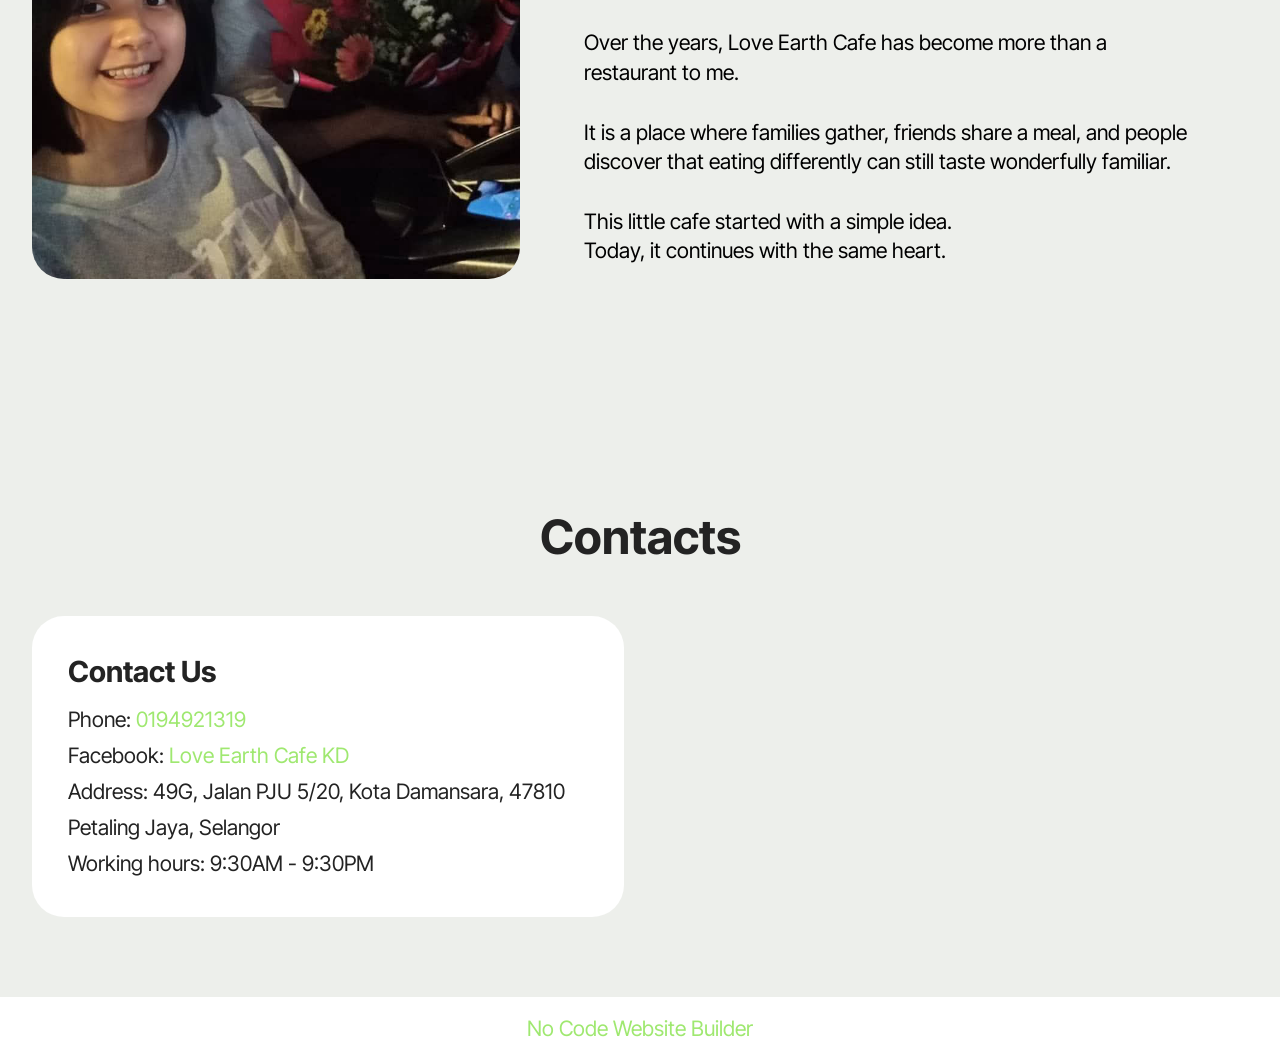
==== commit e42f7519: "create github pages" ====
--- a/page1.html
+++ b/page1.html
@@ -18,7 +18,7 @@
   <noscript><link rel="stylesheet" href="https://fonts.googleapis.com/css?family=Lato:100,100i,300,300i,400,400i,700,700i,900,900i&display=swap"></noscript>
   <link rel="preload" href="https://fonts.googleapis.com/css?family=Inter+Tight:100,200,300,400,500,600,700,800,900,100i,200i,300i,400i,500i,600i,700i,800i,900i&display=swap" as="style" onload="this.onload=null;this.rel='stylesheet'">
   <noscript><link rel="stylesheet" href="https://fonts.googleapis.com/css?family=Inter+Tight:100,200,300,400,500,600,700,800,900,100i,200i,300i,400i,500i,600i,700i,800i,900i&display=swap"></noscript>
-  <link rel="preload" as="style" href="assets/mobirise/css/mbr-additional.css?v=f1YXZO"><link rel="stylesheet" href="assets/mobirise/css/mbr-additional.css?v=f1YXZO" type="text/css">
+  <link rel="preload" as="style" href="assets/mobirise/css/mbr-additional.css?v=sbAmsw"><link rel="stylesheet" href="assets/mobirise/css/mbr-additional.css?v=sbAmsw" type="text/css">
 
   
   
@@ -212,7 +212,7 @@
             </div>
         </div>
     </div>
-</section><section class="display-7" style="padding: 0;align-items: center;justify-content: center;flex-wrap: wrap;    align-content: center;display: flex;position: relative;height: 4rem;"><a href="https://mobiri.se/5185891" style="flex: 1 1;height: 4rem;position: absolute;width: 100%;z-index: 1;"><img alt="" style="height: 4rem;" src="[data-uri]"></a><p style="margin: 0;text-align: center;" class="display-7">&#8204;</p><a style="z-index:1" href="https://mobirise.com/builder/ai-website-generator.html">AI Website Generator</a></section><script src="assets/bootstrap/js/bootstrap.bundle.min.js"></script>  <script src="assets/smoothscroll/smooth-scroll.js"></script>  <script src="assets/ytplayer/index.js"></script>  <script src="assets/theme/js/script.js"></script>  
+</section><section class="display-7" style="padding: 0;align-items: center;justify-content: center;flex-wrap: wrap;    align-content: center;display: flex;position: relative;height: 4rem;"><a href="https://mobiri.se/5185891" style="flex: 1 1;height: 4rem;position: absolute;width: 100%;z-index: 1;"><img alt="" style="height: 4rem;" src="[data-uri]"></a><p style="margin: 0;text-align: center;" class="display-7">&#8204;</p><a style="z-index:1" href="https://mobirise.com/builder/no-code-website-builder.html">No Code Website Builder</a></section><script src="assets/bootstrap/js/bootstrap.bundle.min.js"></script>  <script src="assets/smoothscroll/smooth-scroll.js"></script>  <script src="assets/ytplayer/index.js"></script>  <script src="assets/theme/js/script.js"></script>  
   
   
 </body>
